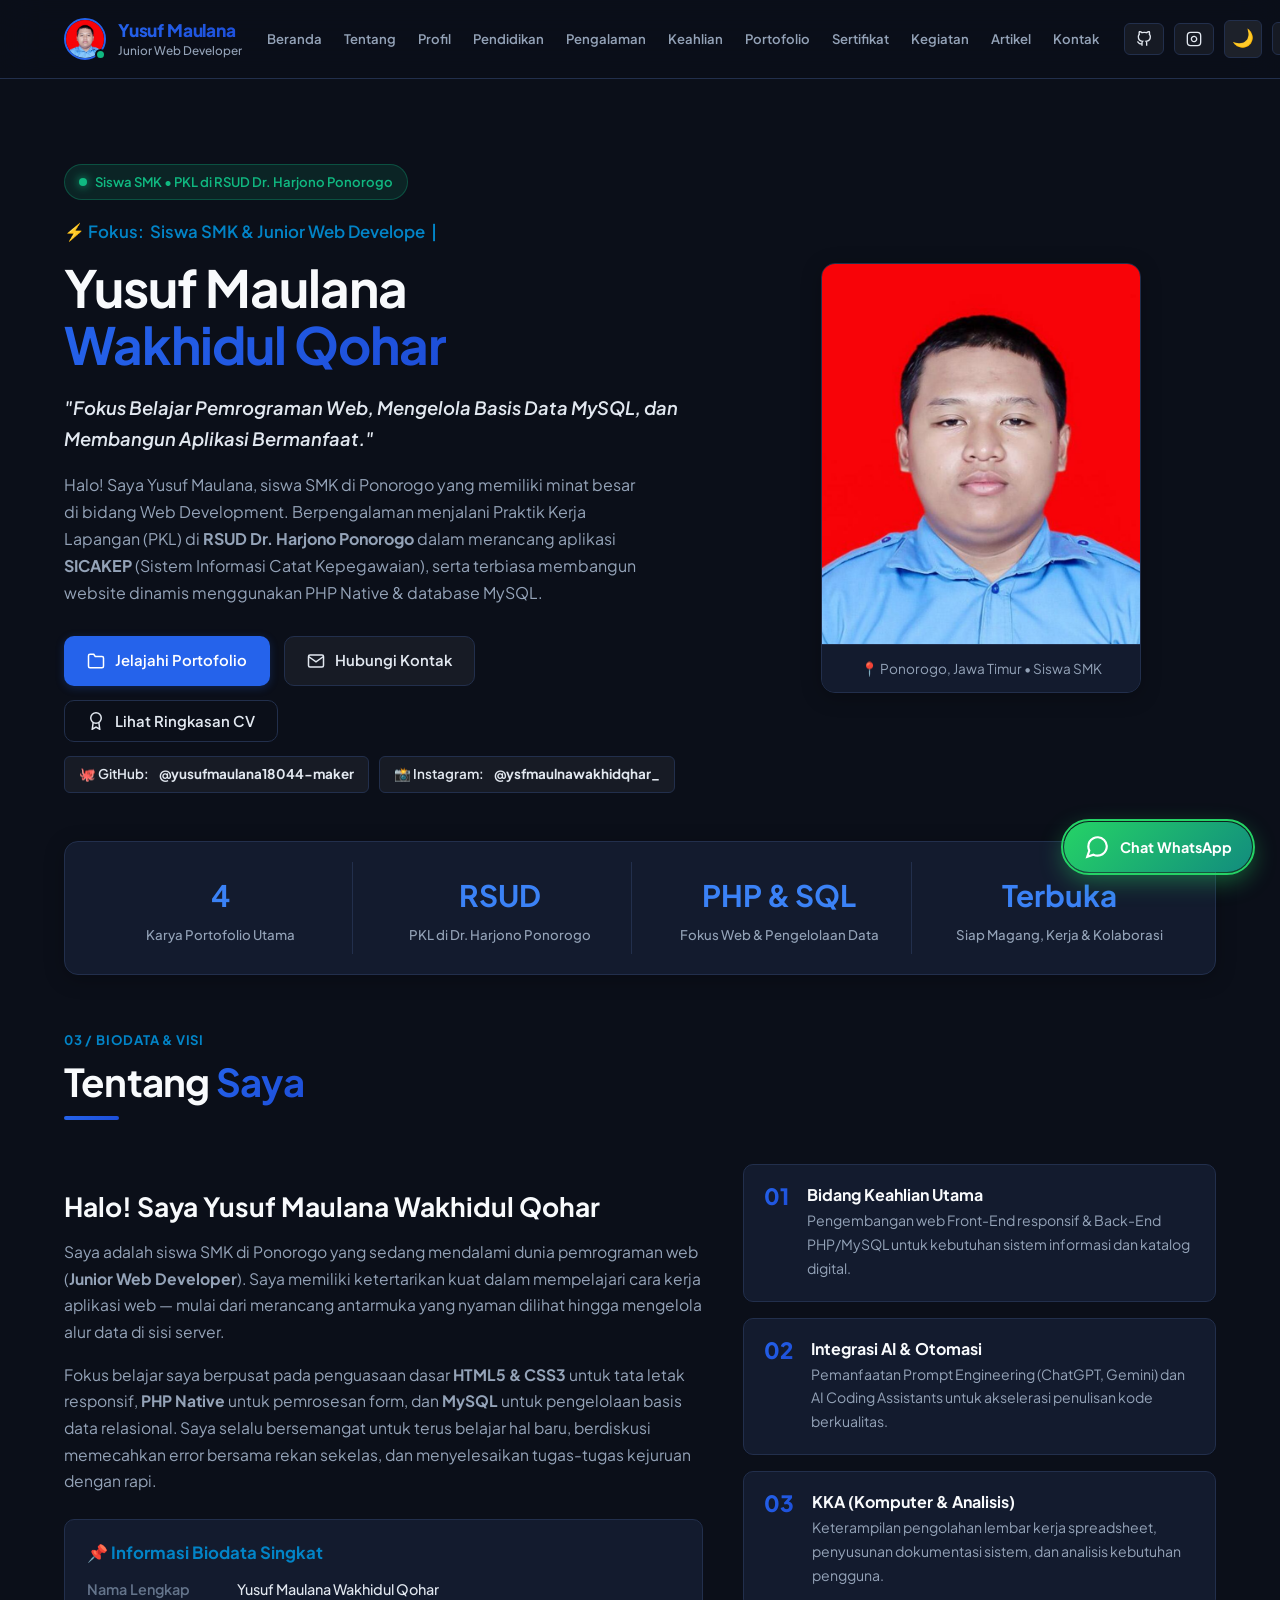
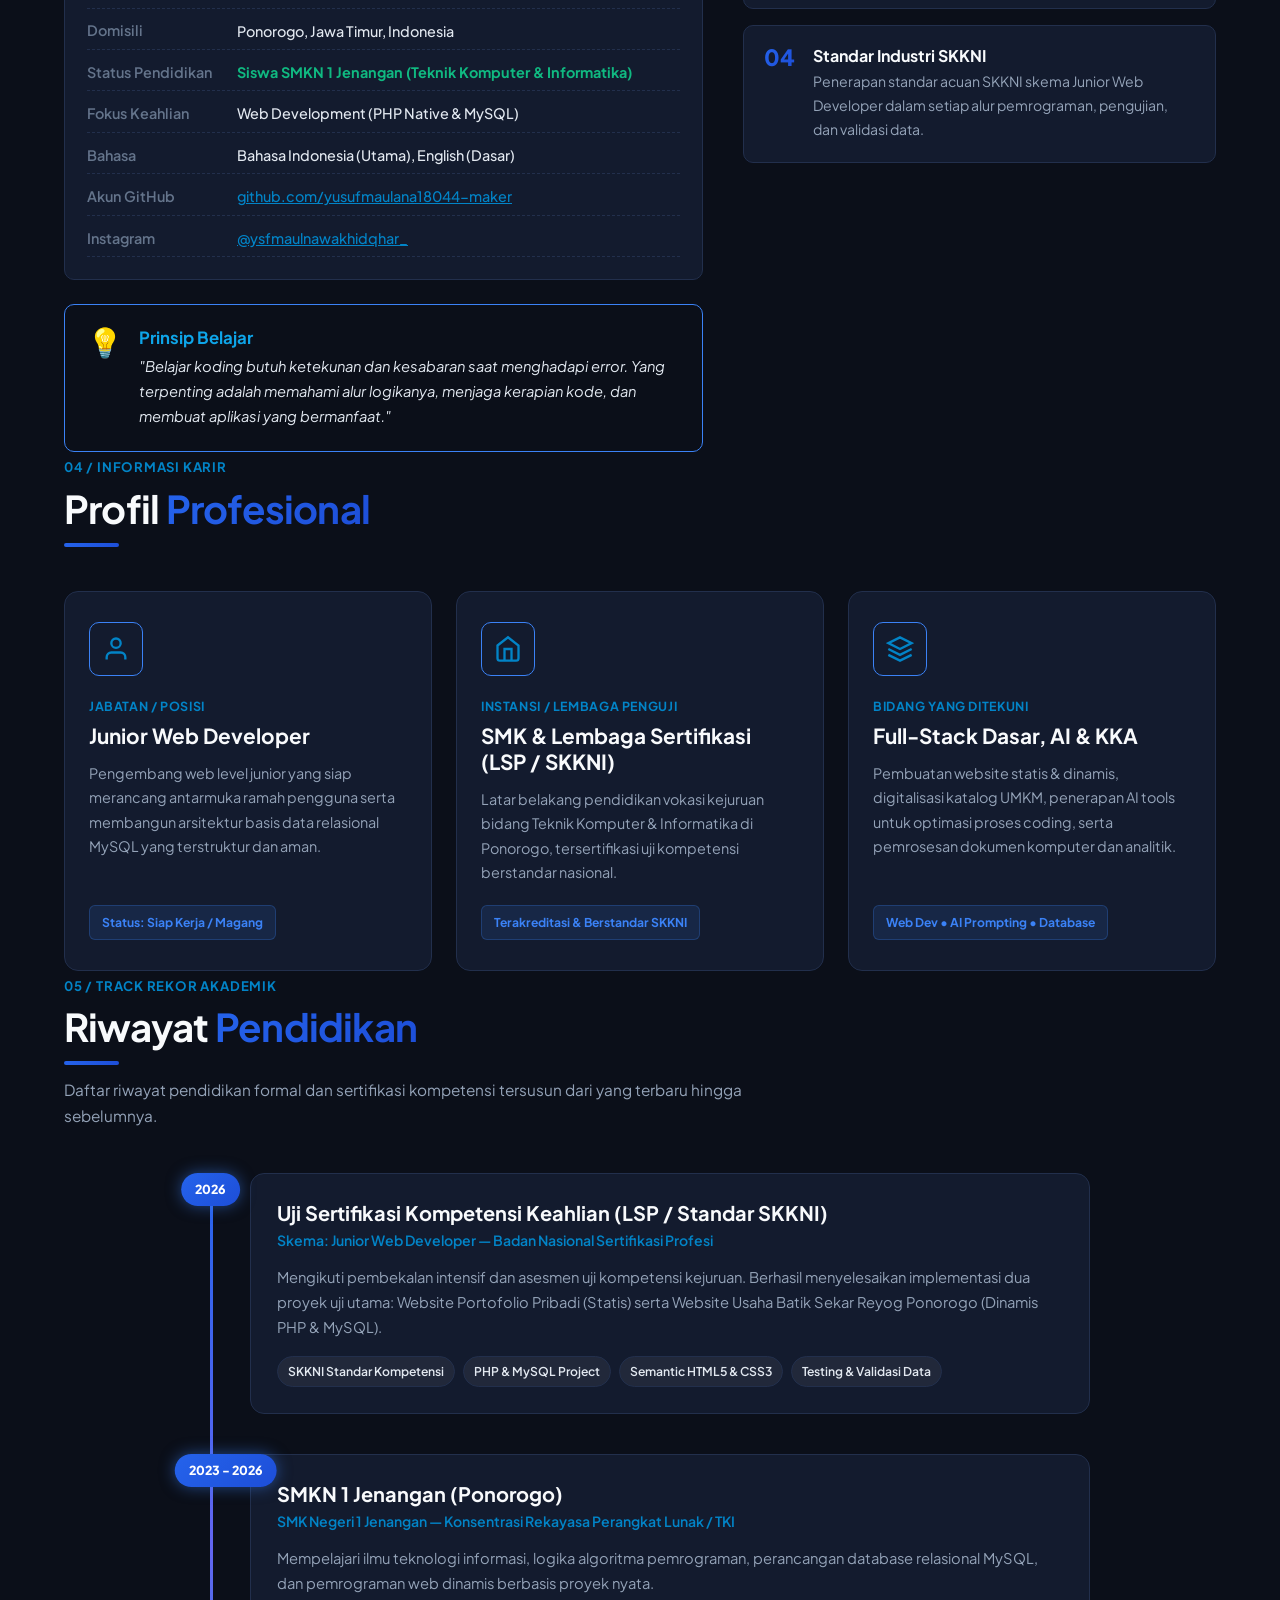
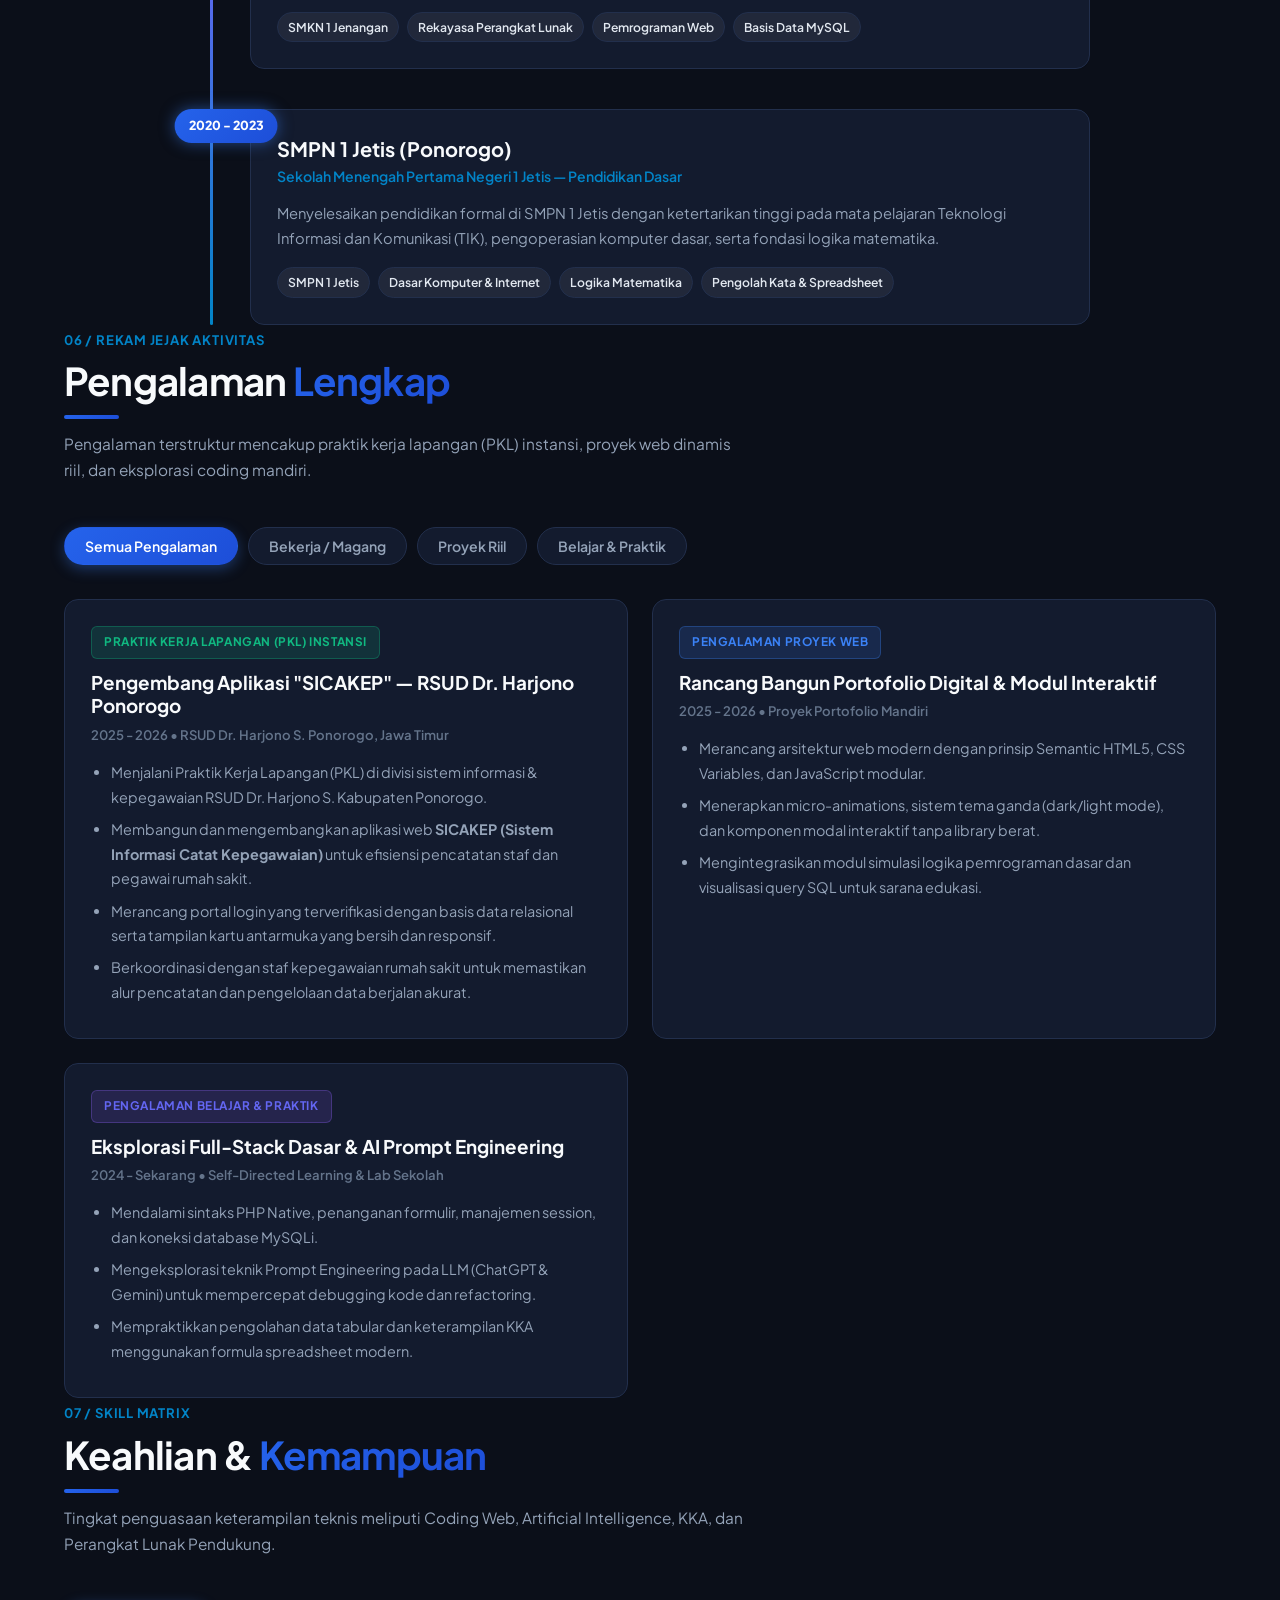
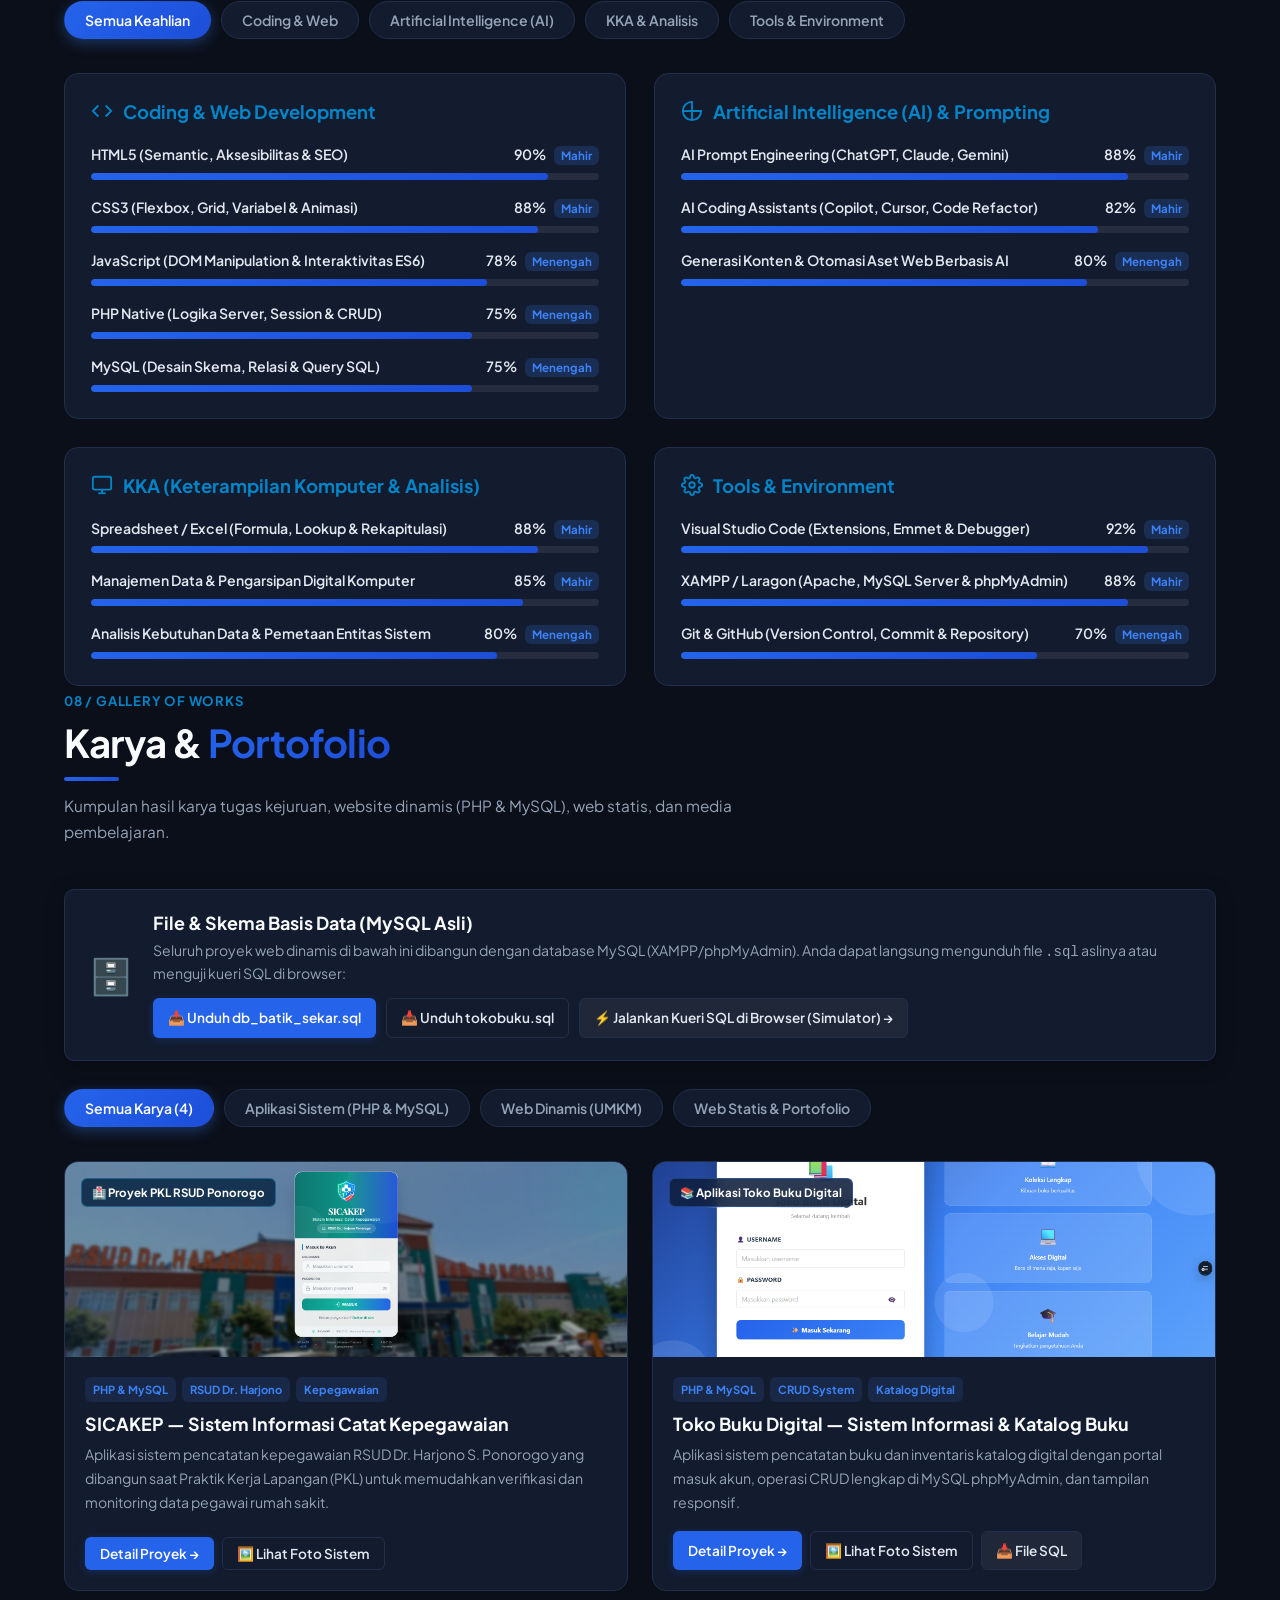
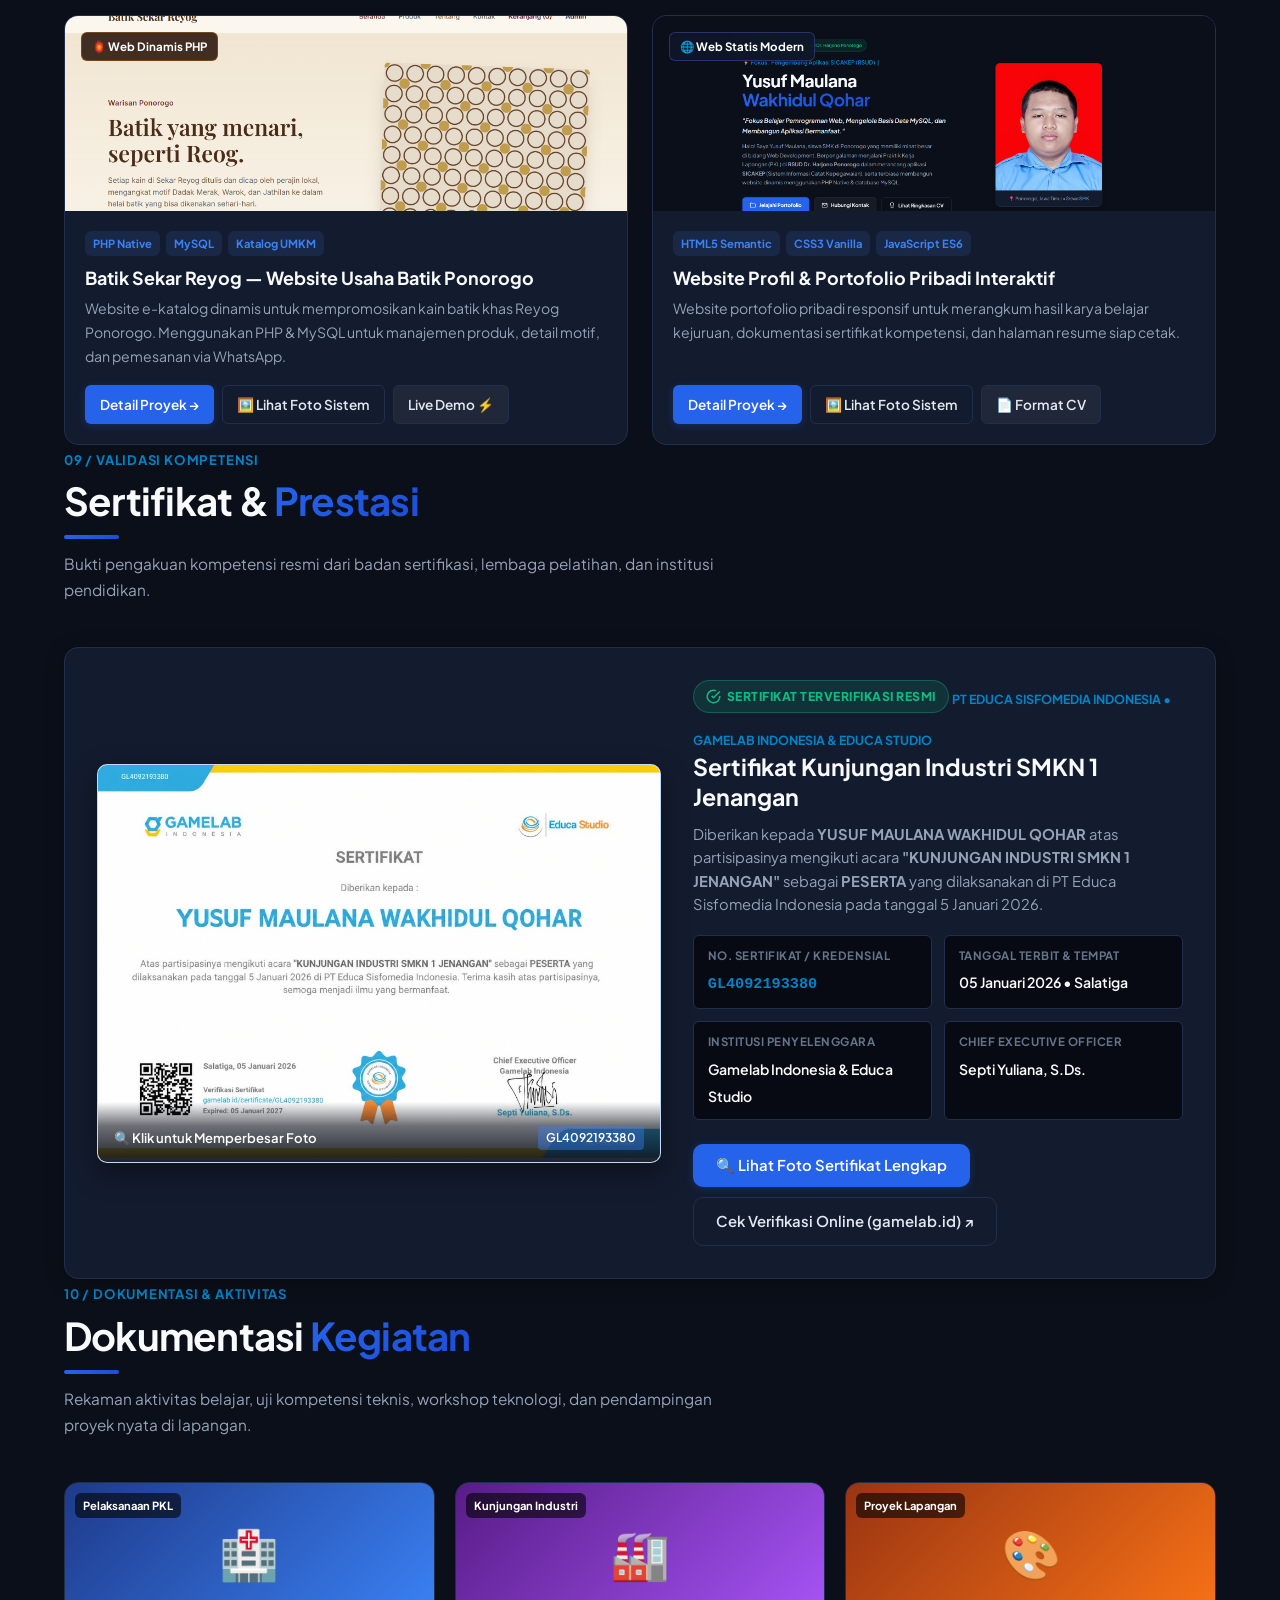
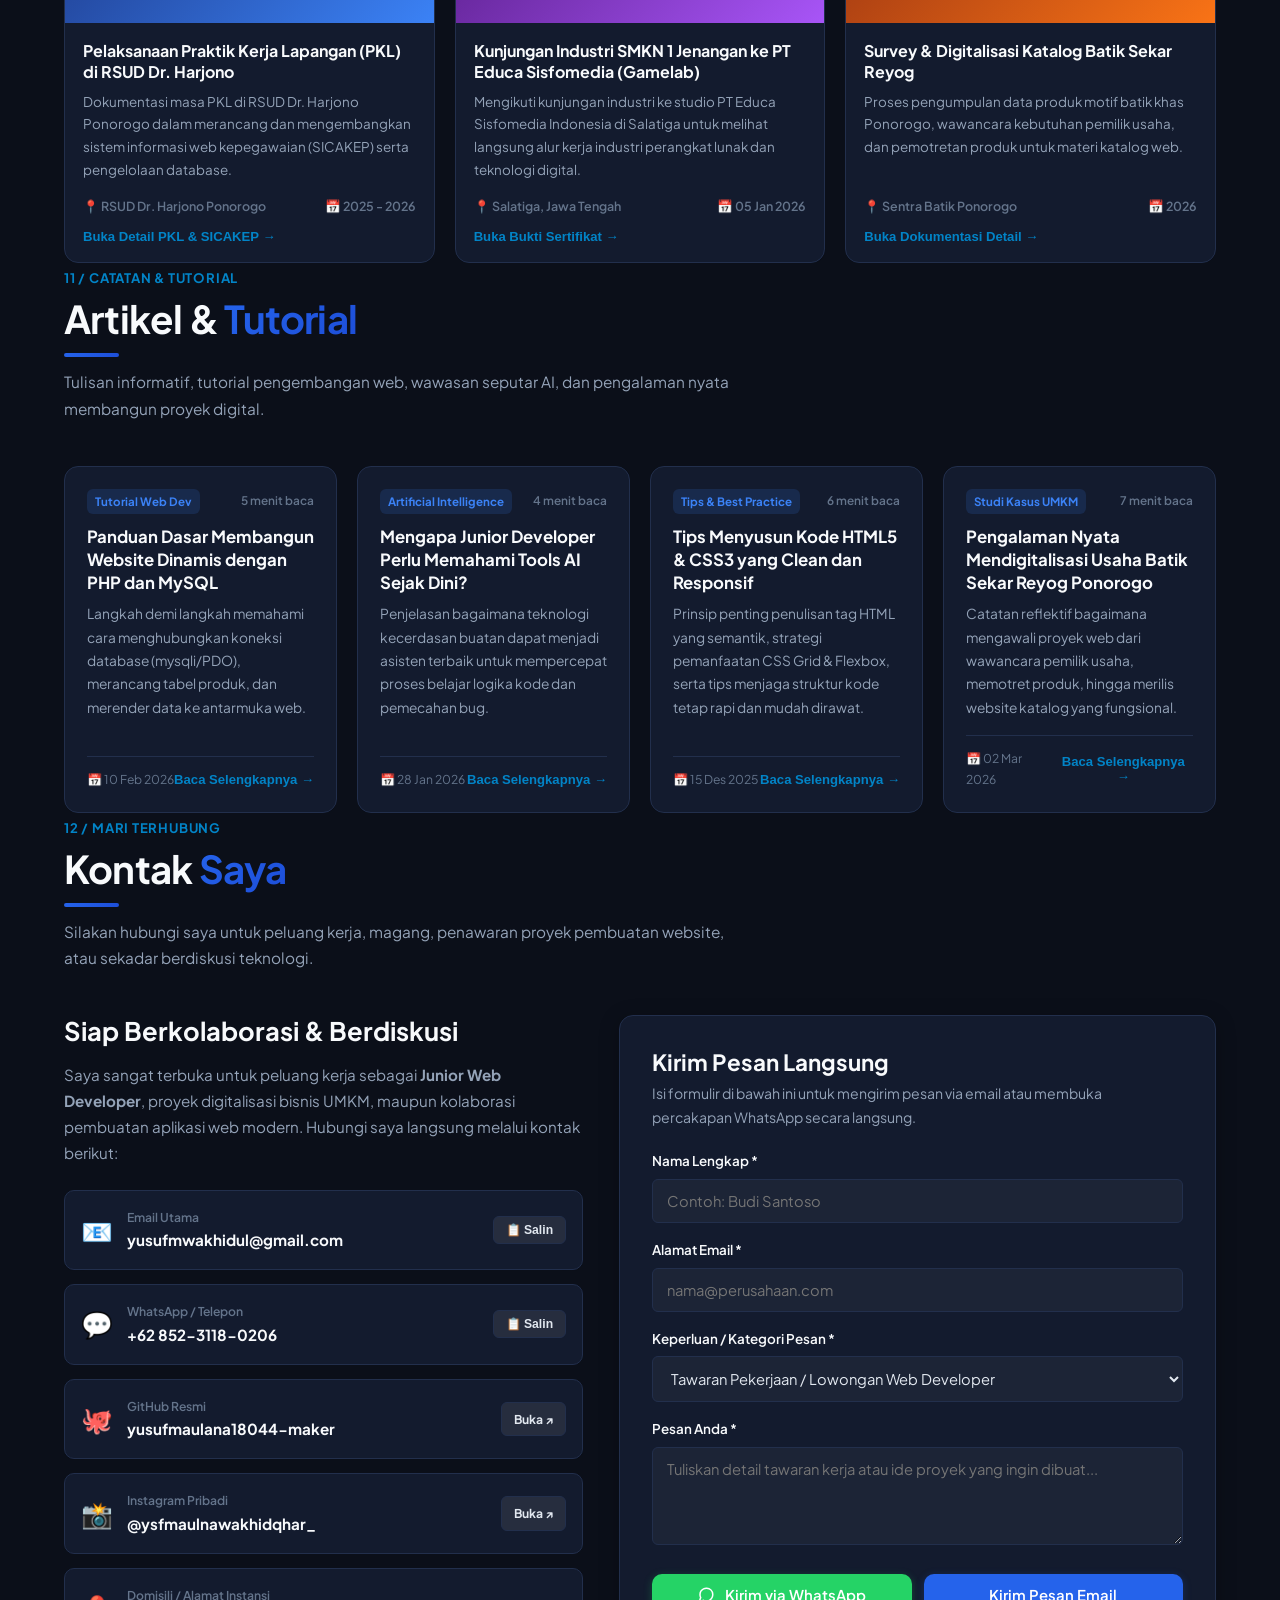
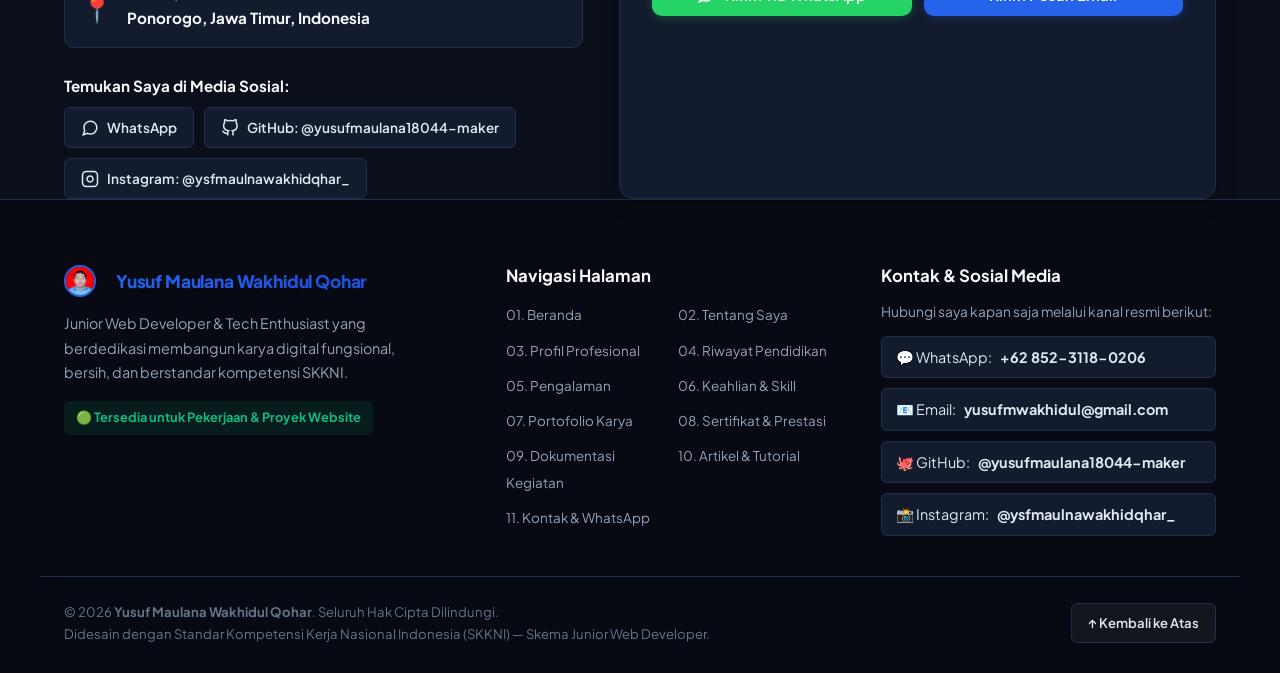
==== index.html @ bebb4491 "feat: ganti kegiatan UKK menjadi pelaksanaan PKL di RSUD dan hapus semua bagian OSIS" ====
<!DOCTYPE html>
<html lang="id" data-theme="dark">
<head>
  <meta charset="UTF-8">
  <meta name="viewport" content="width=device-width, initial-scale=1.0">
  <title>Yusuf Maulana Wakhidul Qohar — Portofolio Web &amp; Siswa SMK</title>
  <meta name="description" content="Portofolio resmi Yusuf Maulana Wakhidul Qohar, siswa SMK di Ponorogo &amp; Junior Web Developer. Fokus pada pemrograman web (HTML, CSS, PHP Native, dan MySQL).">
  <meta name="keywords" content="Yusuf Maulana Wakhidul Qohar, Siswa SMK, Junior Web Developer, Web Development, PHP, MySQL, HTML, CSS, JavaScript, Portofolio, Ponorogo">
  <meta name="author" content="Yusuf Maulana Wakhidul Qohar">

  <!-- Open Graph / Meta Sosial -->
  <meta property="og:type" content="website">
  <meta property="og:title" content="Yusuf Maulana Wakhidul Qohar — Portofolio Web &amp; Siswa SMK">
  <meta property="og:description" content="Portofolio Lengkap Yusuf Maulana: Proyek Web PHP &amp; MySQL, Basis Data, dan Sertifikat Kompetensi SMK.">


  <!-- Google Fonts -->
  <link rel="preconnect" href="https://fonts.googleapis.com">
  <link rel="preconnect" href="https://fonts.gstatic.com" crossorigin>
  <link href="https://fonts.googleapis.com/css2?family=Plus+Jakarta+Sans:ital,wght@0,300..800;1,300..800&family=Space+Grotesk:wght@500;700&display=swap" rel="stylesheet">
  
  <link rel="stylesheet" href="css/style.css?v=4.0">
  <link rel="stylesheet" href="css/components.css?v=4.0">
  <link rel="stylesheet" href="css/print.css?v=4.0" media="print">
  <link rel="manifest" href="site.webmanifest">
</head>
<body>

  <!-- Scroll Reading Progress Bar -->
  <div class="scroll-progress-container">
    <div class="scroll-progress-bar" id="scrollProgressBar"></div>
  </div>

  <!-- Toast Notification Box -->
  <div class="toast-notice" id="toastNotice" role="alert" aria-live="polite"></div>

  <!-- ============================================
     1. HEADER / NAVBAR
     ============================================ -->
  <header class="site-header" id="navbar">
    <div class="wrap header-inner">
      <a href="#top" class="brand" aria-label="Beranda Yusuf Maulana">
        <div class="brand-avatar-wrap">
          <img src="images/profile-square.jpg" alt="Foto Yusuf Maulana" class="brand-avatar">
          <span class="avatar-status-dot" title="Tersedia untuk Proyek"></span>
        </div>
        <div class="brand-text">
          <span class="brand-name">Yusuf Maulana</span>
          <span class="brand-sub">Junior Web Developer</span>
        </div>
      </a>

      <!-- Main Navigation Menu (13 Sections Link Support) -->
      <nav class="nav" id="nav">
        <a href="#top" class="nav-link active">Beranda</a>
        <a href="#tentang" class="nav-link">Tentang</a>
        <a href="#profil-profesional" class="nav-link">Profil</a>
        <a href="#pendidikan" class="nav-link">Pendidikan</a>
        <a href="#pengalaman" class="nav-link">Pengalaman</a>
        <a href="#keahlian" class="nav-link">Keahlian</a>
        <a href="#portofolio" class="nav-link">Portofolio</a>
        <a href="#sertifikat" class="nav-link">Sertifikat</a>
        <a href="#kegiatan" class="nav-link">Kegiatan</a>
        <a href="#artikel" class="nav-link">Artikel</a>
        <a href="#kontak" class="nav-link">Kontak</a>
      </nav>

      <div class="header-actions">
        <!-- Quick Social Links (GitHub & IG) -->
        <a href="https://github.com/yusufmaulana18044-maker" target="_blank" rel="noopener" class="btn btn-sm btn-ghost" title="GitHub: @yusufmaulana18044-maker" style="padding: 7px 11px;">
          <svg width="16" height="16" viewBox="0 0 24 24" fill="none" stroke="currentColor" stroke-width="2"><path d="M9 19c-5 1.5-5-2.5-7-3m14 6v-3.87a3.37 3.37 0 0 0-.94-2.61c3.14-.35 6.44-1.54 6.44-7A5.44 5.44 0 0 0 20 4.77 5.07 5.07 0 0 0 19.91 1S18.73.65 16 2.48a13.38 13.38 0 0 0-7 0C6.27.65 5.09 1 5.09 1A5.07 5.07 0 0 0 5 4.77a5.44 5.44 0 0 0-1.5 3.78c0 5.42 3.3 6.61 6.44 7A3.37 3.37 0 0 0 9 18.13V22"></path></svg>
        </a>
        <a href="https://www.instagram.com/ysfmaulnawakhidqhar_?stkn=bjN3emljOXRxNHB4&utm_source=qr" target="_blank" rel="noopener" class="btn btn-sm btn-ghost" title="Instagram: @ysfmaulnawakhidqhar_" style="padding: 7px 11px;">
          <svg width="16" height="16" viewBox="0 0 24 24" fill="none" stroke="currentColor" stroke-width="2"><rect x="2" y="2" width="20" height="20" rx="5" ry="5"></rect><path d="M16 11.37A4 4 0 1 1 12.63 8 4 4 0 0 1 16 11.37z"></path><line x1="17.5" y1="6.5" x2="17.51" y2="6.5"></line></svg>
        </a>

        <!-- Theme Switcher Button -->
        <button class="theme-toggle-btn" id="themeToggle" aria-label="Ganti Tema Tampilan" title="Ganti Tema Tampilan">
          <span class="theme-icon-dark">🌙</span>
          <span class="theme-icon-light">☀️</span>
        </button>

        <!-- CV Summary Modal Trigger -->
        <button class="btn btn-sm btn-ghost header-cv-btn" id="openCvBtn" title="Lihat Ringkasan CV">
          <svg width="15" height="15" viewBox="0 0 24 24" fill="none" stroke="currentColor" stroke-width="2"><path d="M14 2H6a2 2 0 0 0-2 2v16a2 2 0 0 0 2 2h12a2 2 0 0 0 2-2V8z"></path><polyline points="14 2 14 8 20 8"></polyline><line x1="16" y1="13" x2="8" y2="13"></line><line x1="16" y1="17" x2="8" y2="17"></line><polyline points="10 9 9 9 8 9"></polyline></svg>
          CV
        </button>

        <a href="#kontak" class="btn btn-sm btn-primary header-cta">Hubungi Saya</a>

        <!-- Mobile Menu Toggle Button -->
        <button class="nav-toggle" id="navToggle" aria-label="Buka menu navigasi" aria-expanded="false">
          <span></span><span></span><span></span>
        </button>
      </div>
    </div>
  </header>

  <main id="top">

    <!-- ============================================
       2. HERO / BERANDA
       ============================================ -->
    <section class="hero" id="beranda">
      <div class="wrap hero-inner">
        <div class="hero-text">
          <div class="status-badge">
            <span class="status-dot"></span> Siswa SMK • PKL di RSUD Dr. Harjono Ponorogo
          </div>

          <div class="hero-dynamic-role">
            <span class="hero-role-prefix">⚡ Fokus: </span>
            <span class="typing-text" id="typingText">Siswa SMK &amp; Junior Web Developer</span>
            <span class="typing-cursor">|</span>
          </div>

          <h1 class="hero-title">
            Yusuf Maulana<br>
            <span class="highlight">Wakhidul Qohar</span>
          </h1>

          <p class="hero-tagline">
            "Fokus Belajar Pemrograman Web, Mengelola Basis Data MySQL, dan Membangun Aplikasi Bermanfaat."
          </p>

          <p class="hero-desc">
            Halo! Saya Yusuf Maulana, siswa SMK di Ponorogo yang memiliki minat besar di bidang Web Development. Berpengalaman menjalani Praktik Kerja Lapangan (PKL) di <strong>RSUD Dr. Harjono Ponorogo</strong> dalam merancang aplikasi <strong>SICAKEP</strong> (Sistem Informasi Catat Kepegawaian), serta terbiasa membangun website dinamis menggunakan PHP Native &amp; database MySQL.
          </p>

          <div class="hero-actions">
            <a href="#portofolio" class="btn btn-primary">
              <svg width="18" height="18" viewBox="0 0 24 24" fill="none" stroke="currentColor" stroke-width="2"><path d="M22 19a2 2 0 0 1-2 2H4a2 2 0 0 1-2-2V5a2 2 0 0 1 2-2h5l2 3h9a2 2 0 0 1 2 2z"></path></svg>
              Jelajahi Portofolio
            </a>
            <a href="#kontak" class="btn btn-ghost">
              <svg width="18" height="18" viewBox="0 0 24 24" fill="none" stroke="currentColor" stroke-width="2"><path d="M4 4h16c1.1 0 2 .9 2 2v12c0 1.1-.9 2-2 2H4c-1.1 0-2-.9-2-2V6c0-1.1.9-2 2-2z"></path><polyline points="22,6 12,13 2,6"></polyline></svg>
              Hubungi Kontak
            </a>
            <button class="btn btn-outline" id="heroCvBtn">
              <svg width="18" height="18" viewBox="0 0 24 24" fill="none" stroke="currentColor" stroke-width="2"><circle cx="12" cy="8" r="7"></circle><polyline points="8.21 13.89 7 23 12 20 17 23 15.79 13.88"></polyline></svg>
              Lihat Ringkasan CV
            </button>
          </div>

          <div class="hero-social-links" style="display: flex; gap: 10px; margin-top: 14px; flex-wrap: wrap;">
            <a href="https://github.com/yusufmaulana18044-maker" target="_blank" rel="noopener" class="btn btn-sm btn-ghost" style="font-size: 0.84rem; padding: 6px 14px;">
              🐙 GitHub: <strong>@yusufmaulana18044-maker</strong>
            </a>
            <a href="https://www.instagram.com/ysfmaulnawakhidqhar_?stkn=bjN3emljOXRxNHB4&utm_source=qr" target="_blank" rel="noopener" class="btn btn-sm btn-ghost" style="font-size: 0.84rem; padding: 6px 14px;">
              📸 Instagram: <strong>@ysfmaulnawakhidqhar_</strong>
            </a>
          </div>
        </div>

        <div class="hero-photo">
          <div class="photo-container">
            <div class="photo-frame">
              <img src="images/profile-square.jpg" alt="Foto Yusuf Maulana Wakhidul Qohar">
              <div class="photo-caption-tag">
                📍 Ponorogo, Jawa Timur • Siswa SMK
              </div>
            </div>
          </div>
        </div>
      </div>

      <!-- Quick Stats Counter Strip (Realistis & Transparan) -->
      <div class="wrap hero-stats-wrap">
        <div class="hero-stats-grid">
          <div class="stat-box">
            <span class="stat-number" data-target="4">4</span>
            <span class="stat-title">Karya Portofolio Utama</span>
          </div>
          <div class="stat-box">
            <span class="stat-number">RSUD</span>
            <span class="stat-title">PKL di Dr. Harjono Ponorogo</span>
          </div>
          <div class="stat-box">
            <span class="stat-number">PHP &amp; SQL</span>
            <span class="stat-title">Fokus Web &amp; Pengelolaan Data</span>
          </div>
          <div class="stat-box">
            <span class="stat-number">Terbuka</span>
            <span class="stat-title">Siap Magang, Kerja &amp; Kolaborasi</span>
          </div>
        </div>
      </div>
    </section>

    <!-- ============================================
       3. TENTANG SAYA
       ============================================ -->
    <section class="section about-section" id="tentang">
      <div class="wrap">
        <div class="section-header">
          <span class="section-tag">03 / Biodata &amp; Visi</span>
          <h2 class="section-title">Tentang <span>Saya</span></h2>
          <div class="section-line"></div>
        </div>

        <div class="about-grid">
          <div class="about-content">
            <h3 class="about-heading">Halo! Saya Yusuf Maulana Wakhidul Qohar</h3>
            <p class="about-text">
              Saya adalah siswa SMK di Ponorogo yang sedang mendalami dunia pemrograman web (<strong>Junior Web Developer</strong>). Saya memiliki ketertarikan kuat dalam mempelajari cara kerja aplikasi web — mulai dari merancang antarmuka yang nyaman dilihat hingga mengelola alur data di sisi server.
            </p>
            <p class="about-text">
              Fokus belajar saya berpusat pada penguasaan dasar <strong>HTML5 &amp; CSS3</strong> untuk tata letak responsif, <strong>PHP Native</strong> untuk pemrosesan form, dan <strong>MySQL</strong> untuk pengelolaan basis data relasional. Saya selalu bersemangat untuk terus belajar hal baru, berdiskusi memecahkan error bersama rekan sekelas, dan menyelesaikan tugas-tugas kejuruan dengan rapi.
            </p>

            <!-- Biodata Quick Info Box -->
            <div class="biodata-card">
              <h4 class="biodata-title">📌 Informasi Biodata Singkat</h4>
              <div class="biodata-items">
                <div class="bio-item">
                  <span class="bio-key">Nama Lengkap</span>
                  <span class="bio-val">Yusuf Maulana Wakhidul Qohar</span>
                </div>
                <div class="bio-item">
                  <span class="bio-key">Domisili</span>
                  <span class="bio-val">Ponorogo, Jawa Timur, Indonesia</span>
                </div>
                <div class="bio-item">
                  <span class="bio-key">Status Pendidikan</span>
                  <span class="bio-val text-accent">Siswa SMKN 1 Jenangan (Teknik Komputer &amp; Informatika)</span>
                </div>
                <div class="bio-item">
                  <span class="bio-key">Fokus Keahlian</span>
                  <span class="bio-val">Web Development (PHP Native &amp; MySQL)</span>
                </div>
                <div class="bio-item">
                  <span class="bio-key">Bahasa</span>
                  <span class="bio-val">Bahasa Indonesia (Utama), English (Dasar)</span>
                </div>
                <div class="bio-item">
                  <span class="bio-key">Akun GitHub</span>
                  <span class="bio-val"><a href="https://github.com/yusufmaulana18044-maker" target="_blank" rel="noopener" style="color: var(--cyan); text-decoration: underline;">github.com/yusufmaulana18044-maker</a></span>
                </div>
                <div class="bio-item">
                  <span class="bio-key">Instagram</span>
                  <span class="bio-val"><a href="https://www.instagram.com/ysfmaulnawakhidqhar_?stkn=bjN3emljOXRxNHB4&utm_source=qr" target="_blank" rel="noopener" style="color: var(--cyan); text-decoration: underline;">@ysfmaulnawakhidqhar_</a></span>
                </div>
              </div>
            </div>

            <!-- Vision & Principle Box -->
            <div class="vision-box">
              <div class="vision-icon">💡</div>
              <div class="vision-body">
                <h4>Prinsip Belajar</h4>
                <p>
                  "Belajar koding butuh ketekunan dan kesabaran saat menghadapi error. Yang terpenting adalah memahami alur logikanya, menjaga kerapian kode, dan membuat aplikasi yang bermanfaat."
                </p>
              </div>
            </div>
          </div>

          <div class="about-highlights">
            <div class="highlight-card">
              <div class="hl-num">01</div>
              <div class="hl-info">
                <h4>Bidang Keahlian Utama</h4>
                <p>Pengembangan web Front-End responsif &amp; Back-End PHP/MySQL untuk kebutuhan sistem informasi dan katalog digital.</p>
              </div>
            </div>

            <div class="highlight-card">
              <div class="hl-num">02</div>
              <div class="hl-info">
                <h4>Integrasi AI &amp; Otomasi</h4>
                <p>Pemanfaatan Prompt Engineering (ChatGPT, Gemini) dan AI Coding Assistants untuk akselerasi penulisan kode berkualitas.</p>
              </div>
            </div>

            <div class="highlight-card">
              <div class="hl-num">03</div>
              <div class="hl-info">
                <h4>KKA (Komputer &amp; Analisis)</h4>
                <p>Keterampilan pengolahan lembar kerja spreadsheet, penyusunan dokumentasi sistem, dan analisis kebutuhan pengguna.</p>
              </div>
            </div>

            <div class="highlight-card">
              <div class="hl-num">04</div>
              <div class="hl-info">
                <h4>Standar Industri SKKNI</h4>
                <p>Penerapan standar acuan SKKNI skema Junior Web Developer dalam setiap alur pemrograman, pengujian, dan validasi data.</p>
              </div>
            </div>
          </div>
        </div>
      </div>
    </section>

    <!-- ============================================
       4. PROFIL PROFESIONAL
       ============================================ -->
    <section class="section prof-section" id="profil-profesional">
      <div class="wrap">
        <div class="section-header">
          <span class="section-tag">04 / Informasi Karir</span>
          <h2 class="section-title">Profil <span>Profesional</span></h2>
          <div class="section-line"></div>
        </div>

        <div class="prof-grid">
          <!-- Card 1: Jabatan -->
          <div class="prof-card">
            <div class="prof-icon">
              <svg width="28" height="28" viewBox="0 0 24 24" fill="none" stroke="currentColor" stroke-width="2"><path d="M20 21v-2a4 4 0 0 0-4-4H8a4 4 0 0 0-4 4v2"></path><circle cx="12" cy="7" r="4"></circle></svg>
            </div>
            <span class="prof-label">Jabatan / Posisi</span>
            <h3 class="prof-value">Junior Web Developer</h3>
            <p class="prof-desc">
              Pengembang web level junior yang siap merancang antarmuka ramah pengguna serta membangun arsitektur basis data relasional MySQL yang terstruktur dan aman.
            </p>
            <div class="prof-badge-tag">Status: Siap Kerja / Magang</div>
          </div>

          <!-- Card 2: Instansi -->
          <div class="prof-card">
            <div class="prof-icon">
              <svg width="28" height="28" viewBox="0 0 24 24" fill="none" stroke="currentColor" stroke-width="2"><path d="M3 9l9-7 9 7v11a2 2 0 0 1-2 2H5a2 2 0 0 1-2-2z"></path><polyline points="9 22 9 12 15 12 15 22"></polyline></svg>
            </div>
            <span class="prof-label">Instansi / Lembaga Penguji</span>
            <h3 class="prof-value">SMK &amp; Lembaga Sertifikasi (LSP / SKKNI)</h3>
            <p class="prof-desc">
              Latar belakang pendidikan vokasi kejuruan bidang Teknik Komputer &amp; Informatika di Ponorogo, tersertifikasi uji kompetensi berstandar nasional.
            </p>
            <div class="prof-badge-tag">Terakreditasi &amp; Berstandar SKKNI</div>
          </div>

          <!-- Card 3: Bidang yang Ditekuni -->
          <div class="prof-card">
            <div class="prof-icon">
              <svg width="28" height="28" viewBox="0 0 24 24" fill="none" stroke="currentColor" stroke-width="2"><polygon points="12 2 2 7 12 12 22 7 12 2"></polygon><polyline points="2 17 12 22 22 17"></polyline><polyline points="2 12 12 17 22 12"></polyline></svg>
            </div>
            <span class="prof-label">Bidang yang Ditekuni</span>
            <h3 class="prof-value">Full-Stack Dasar, AI &amp; KKA</h3>
            <p class="prof-desc">
              Pembuatan website statis &amp; dinamis, digitalisasi katalog UMKM, penerapan AI tools untuk optimasi proses coding, serta pemrosesan dokumen komputer dan analitik.
            </p>
            <div class="prof-badge-tag">Web Dev • AI Prompting • Database</div>
          </div>
        </div>
      </div>
    </section>

    <!-- ============================================
       5. PENDIDIKAN
       ============================================ -->
    <section class="section edu-section" id="pendidikan">
      <div class="wrap">
        <div class="section-header">
          <span class="section-tag">05 / Track Rekor Akademik</span>
          <h2 class="section-title">Riwayat <span>Pendidikan</span></h2>
          <div class="section-line"></div>
          <p class="section-subtitle">Daftar riwayat pendidikan formal dan sertifikasi kompetensi tersusun dari yang terbaru hingga sebelumnya.</p>
        </div>

        <div class="timeline">
          <!-- Item 1 (Terbaru - 2026) -->
          <div class="timeline-item">
            <div class="timeline-badge">2026</div>
            <div class="timeline-content">
              <div class="timeline-header">
                <h3>Uji Sertifikasi Kompetensi Keahlian (LSP / Standar SKKNI)</h3>
                <span class="timeline-sub">Skema: Junior Web Developer — Badan Nasional Sertifikasi Profesi</span>
              </div>
              <p class="timeline-desc">
                Mengikuti pembekalan intensif dan asesmen uji kompetensi kejuruan. Berhasil menyelesaikan implementasi dua proyek uji utama: Website Portofolio Pribadi (Statis) serta Website Usaha Batik Sekar Reyog Ponorogo (Dinamis PHP &amp; MySQL).
              </p>
              <div class="timeline-tags">
                <span>SKKNI Standar Kompetensi</span>
                <span>PHP &amp; MySQL Project</span>
                <span>Semantic HTML5 &amp; CSS3</span>
                <span>Testing &amp; Validasi Data</span>
              </div>
            </div>
          </div>

          <!-- Item 2 (2023 - 2026) -->
          <div class="timeline-item">
            <div class="timeline-badge">2023 - 2026</div>
            <div class="timeline-content">
              <div class="timeline-header">
                <h3>SMKN 1 Jenangan (Ponorogo)</h3>
                <span class="timeline-sub">SMK Negeri 1 Jenangan — Konsentrasi Rekayasa Perangkat Lunak / TKI</span>
              </div>
              <p class="timeline-desc">
                Mempelajari ilmu teknologi informasi, logika algoritma pemrograman, perancangan database relasional MySQL, dan pemrograman web dinamis berbasis proyek nyata.
              </p>
              <div class="timeline-tags">
                <span>SMKN 1 Jenangan</span>
                <span>Rekayasa Perangkat Lunak</span>
                <span>Pemrograman Web</span>
                <span>Basis Data MySQL</span>
              </div>
            </div>
          </div>

          <!-- Item 3 (2020 - 2023) -->
          <div class="timeline-item">
            <div class="timeline-badge">2020 - 2023</div>
            <div class="timeline-content">
              <div class="timeline-header">
                <h3>SMPN 1 Jetis (Ponorogo)</h3>
                <span class="timeline-sub">Sekolah Menengah Pertama Negeri 1 Jetis — Pendidikan Dasar</span>
              </div>
              <p class="timeline-desc">
                Menyelesaikan pendidikan formal di SMPN 1 Jetis dengan ketertarikan tinggi pada mata pelajaran Teknologi Informasi dan Komunikasi (TIK), pengoperasian komputer dasar, serta fondasi logika matematika.
              </p>
              <div class="timeline-tags">
                <span>SMPN 1 Jetis</span>
                <span>Dasar Komputer &amp; Internet</span>
                <span>Logika Matematika</span>
                <span>Pengolah Kata &amp; Spreadsheet</span>
              </div>
            </div>
          </div>
        </div>
      </div>
    </section>

    <!-- ============================================
       6. PENGALAMAN
       ============================================ -->
    <section class="section exp-section" id="pengalaman">
      <div class="wrap">
        <div class="section-header">
          <span class="section-tag">06 / Rekam Jejak Aktivitas</span>
          <h2 class="section-title">Pengalaman <span>Lengkap</span></h2>
          <div class="section-line"></div>
          <p class="section-subtitle">Pengalaman terstruktur mencakup praktik kerja lapangan (PKL) instansi, proyek web dinamis riil, dan eksplorasi coding mandiri.</p>
        </div>

        <!-- Experience Category Filter Tabs -->
        <div class="filter-tabs" id="expFilterTabs">
          <button class="filter-btn active" data-exp-filter="all">Semua Pengalaman</button>
          <button class="filter-btn" data-exp-filter="bekerja">Bekerja / Magang</button>
          <button class="filter-btn" data-exp-filter="proyek">Proyek Riil</button>
          <button class="filter-btn" data-exp-filter="belajar">Belajar &amp; Praktik</button>
        </div>

        <div class="exp-grid" id="expGrid">
          <!-- Experience 1: Bekerja / Magang (PKL RSUD) -->
          <div class="exp-card" data-exp-cat="bekerja">
            <div class="exp-type-tag exp-badge--work">Praktik Kerja Lapangan (PKL) Instansi</div>
            <h3 class="exp-role">Pengembang Aplikasi "SICAKEP" — RSUD Dr. Harjono Ponorogo</h3>
            <span class="exp-period">2025 - 2026 • RSUD Dr. Harjono S. Ponorogo, Jawa Timur</span>
            <ul class="exp-list">
              <li>Menjalani Praktik Kerja Lapangan (PKL) di divisi sistem informasi &amp; kepegawaian RSUD Dr. Harjono S. Kabupaten Ponorogo.</li>
              <li>Membangun dan mengembangkan aplikasi web <strong>SICAKEP (Sistem Informasi Catat Kepegawaian)</strong> untuk efisiensi pencatatan staf dan pegawai rumah sakit.</li>
              <li>Merancang portal login yang terverifikasi dengan basis data relasional serta tampilan kartu antarmuka yang bersih dan responsif.</li>
              <li>Berkoordinasi dengan staf kepegawaian rumah sakit untuk memastikan alur pencatatan dan pengelolaan data berjalan akurat.</li>
            </ul>
          </div>

          <!-- Experience 2: Proyek Riil -->
          <div class="exp-card" data-exp-cat="proyek">
            <div class="exp-type-tag exp-badge--project">Pengalaman Proyek Web</div>
            <h3 class="exp-role">Rancang Bangun Portofolio Digital &amp; Modul Interaktif</h3>
            <span class="exp-period">2025 - 2026 • Proyek Portofolio Mandiri</span>
            <ul class="exp-list">
              <li>Merancang arsitektur web modern dengan prinsip Semantic HTML5, CSS Variables, dan JavaScript modular.</li>
              <li>Menerapkan micro-animations, sistem tema ganda (dark/light mode), dan komponen modal interaktif tanpa library berat.</li>
              <li>Mengintegrasikan modul simulasi logika pemrograman dasar dan visualisasi query SQL untuk sarana edukasi.</li>
            </ul>
          </div>

          <!-- Experience 3: Belajar -->
          <div class="exp-card" data-exp-cat="belajar">
            <div class="exp-type-tag exp-badge--study">Pengalaman Belajar &amp; Praktik</div>
            <h3 class="exp-role">Eksplorasi Full-Stack Dasar &amp; AI Prompt Engineering</h3>
            <span class="exp-period">2024 - Sekarang • Self-Directed Learning &amp; Lab Sekolah</span>
            <ul class="exp-list">
              <li>Mendalami sintaks PHP Native, penanganan formulir, manajemen session, dan koneksi database MySQLi.</li>
              <li>Mengeksplorasi teknik Prompt Engineering pada LLM (ChatGPT &amp; Gemini) untuk mempercepat debugging kode dan refactoring.</li>
              <li>Mempraktikkan pengolahan data tabular dan keterampilan KKA menggunakan formula spreadsheet modern.</li>
            </ul>
          </div>
        </div>
      </div>
    </section>

    <!-- ============================================
       7. KEAHLIAN
       ============================================ -->
    <section class="section skills-section" id="keahlian">
      <div class="wrap">
        <div class="section-header">
          <span class="section-tag">07 / Skill Matrix</span>
          <h2 class="section-title">Keahlian &amp; <span>Kemampuan</span></h2>
          <div class="section-line"></div>
          <p class="section-subtitle">Tingkat penguasaan keterampilan teknis meliputi Coding Web, Artificial Intelligence, KKA, dan Perangkat Lunak Pendukung.</p>
        </div>

        <!-- Skill Filter Tabs -->
        <div class="filter-tabs" id="skillFilterTabs">
          <button class="filter-btn active" data-skill-filter="all">Semua Keahlian</button>
          <button class="filter-btn" data-skill-filter="coding">Coding &amp; Web</button>
          <button class="filter-btn" data-skill-filter="ai">Artificial Intelligence (AI)</button>
          <button class="filter-btn" data-skill-filter="kka">KKA &amp; Analisis</button>
          <button class="filter-btn" data-skill-filter="tools">Tools &amp; Environment</button>
        </div>

        <div class="skills-wrapper" id="skillsWrapper">

          <!-- Category 1: Coding & Web Development -->
          <div class="skill-category" data-skill-cat="coding">
            <h3 class="cat-title">
              <svg width="22" height="22" viewBox="0 0 24 24" fill="none" stroke="currentColor" stroke-width="2"><polyline points="16 18 22 12 16 6"></polyline><polyline points="8 6 2 12 8 18"></polyline></svg>
              Coding &amp; Web Development
            </h3>
            <div class="skill-bars">
              <div class="skill-item">
                <div class="skill-info">
                  <span>HTML5 (Semantic, Aksesibilitas &amp; SEO)</span>
                  <span class="pct">90% <small class="skill-lvl">Mahir</small></span>
                </div>
                <div class="bar-bg"><div class="bar-fill" style="width: 90%;"></div></div>
              </div>
              <div class="skill-item">
                <div class="skill-info">
                  <span>CSS3 (Flexbox, Grid, Variabel &amp; Animasi)</span>
                  <span class="pct">88% <small class="skill-lvl">Mahir</small></span>
                </div>
                <div class="bar-bg"><div class="bar-fill" style="width: 88%;"></div></div>
              </div>
              <div class="skill-item">
                <div class="skill-info">
                  <span>JavaScript (DOM Manipulation &amp; Interaktivitas ES6)</span>
                  <span class="pct">78% <small class="skill-lvl">Menengah</small></span>
                </div>
                <div class="bar-bg"><div class="bar-fill" style="width: 78%;"></div></div>
              </div>
              <div class="skill-item">
                <div class="skill-info">
                  <span>PHP Native (Logika Server, Session &amp; CRUD)</span>
                  <span class="pct">75% <small class="skill-lvl">Menengah</small></span>
                </div>
                <div class="bar-bg"><div class="bar-fill" style="width: 75%;"></div></div>
              </div>
              <div class="skill-item">
                <div class="skill-info">
                  <span>MySQL (Desain Skema, Relasi &amp; Query SQL)</span>
                  <span class="pct">75% <small class="skill-lvl">Menengah</small></span>
                </div>
                <div class="bar-bg"><div class="bar-fill" style="width: 75%;"></div></div>
              </div>
            </div>
          </div>

          <!-- Category 2: Artificial Intelligence (AI) -->
          <div class="skill-category" data-skill-cat="ai">
            <h3 class="cat-title">
              <svg width="22" height="22" viewBox="0 0 24 24" fill="none" stroke="currentColor" stroke-width="2"><path d="M12 2a10 10 0 1 0 10 10H12V2z"></path><path d="M12 12L2.1 12.1"></path><path d="M12 12v9.9"></path></svg>
              Artificial Intelligence (AI) &amp; Prompting
            </h3>
            <div class="skill-bars">
              <div class="skill-item">
                <div class="skill-info">
                  <span>AI Prompt Engineering (ChatGPT, Claude, Gemini)</span>
                  <span class="pct">88% <small class="skill-lvl">Mahir</small></span>
                </div>
                <div class="bar-bg"><div class="bar-fill" style="width: 88%;"></div></div>
              </div>
              <div class="skill-item">
                <div class="skill-info">
                  <span>AI Coding Assistants (Copilot, Cursor, Code Refactor)</span>
                  <span class="pct">82% <small class="skill-lvl">Mahir</small></span>
                </div>
                <div class="bar-bg"><div class="bar-fill" style="width: 82%;"></div></div>
              </div>
              <div class="skill-item">
                <div class="skill-info">
                  <span>Generasi Konten &amp; Otomasi Aset Web Berbasis AI</span>
                  <span class="pct">80% <small class="skill-lvl">Menengah</small></span>
                </div>
                <div class="bar-bg"><div class="bar-fill" style="width: 80%;"></div></div>
              </div>
            </div>
          </div>

          <!-- Category 3: KKA & Analisis Data -->
          <div class="skill-category" data-skill-cat="kka">
            <h3 class="cat-title">
              <svg width="22" height="22" viewBox="0 0 24 24" fill="none" stroke="currentColor" stroke-width="2"><rect x="2" y="3" width="20" height="14" rx="2" ry="2"></rect><line x1="8" y1="21" x2="16" y2="21"></line><line x1="12" y1="17" x2="12" y2="21"></line></svg>
              KKA (Keterampilan Komputer &amp; Analisis)
            </h3>
            <div class="skill-bars">
              <div class="skill-item">
                <div class="skill-info">
                  <span>Spreadsheet / Excel (Formula, Lookup &amp; Rekapitulasi)</span>
                  <span class="pct">88% <small class="skill-lvl">Mahir</small></span>
                </div>
                <div class="bar-bg"><div class="bar-fill" style="width: 88%;"></div></div>
              </div>
              <div class="skill-item">
                <div class="skill-info">
                  <span>Manajemen Data &amp; Pengarsipan Digital Komputer</span>
                  <span class="pct">85% <small class="skill-lvl">Mahir</small></span>
                </div>
                <div class="bar-bg"><div class="bar-fill" style="width: 85%;"></div></div>
              </div>
              <div class="skill-item">
                <div class="skill-info">
                  <span>Analisis Kebutuhan Data &amp; Pemetaan Entitas Sistem</span>
                  <span class="pct">80% <small class="skill-lvl">Menengah</small></span>
                </div>
                <div class="bar-bg"><div class="bar-fill" style="width: 80%;"></div></div>
              </div>
            </div>
          </div>

          <!-- Category 4: Tools & Lingkungan Kerja -->
          <div class="skill-category" data-skill-cat="tools">
            <h3 class="cat-title">
              <svg width="22" height="22" viewBox="0 0 24 24" fill="none" stroke="currentColor" stroke-width="2"><circle cx="12" cy="12" r="3"></circle><path d="M19.4 15a1.65 1.65 0 0 0 .33 1.82l.06.06a2 2 0 0 1 0 2.83 2 2 0 0 1-2.83 0l-.06-.06a1.65 1.65 0 0 0-1.82-.33 1.65 1.65 0 0 0-1 1.51V21a2 2 0 0 1-2 2 2 2 0 0 1-2-2v-.09A1.65 1.65 0 0 0 9 19.4a1.65 1.65 0 0 0-1.82.33l-.06.06a2 2 0 0 1-2.83 0 2 2 0 0 1 0-2.83l.06-.06a1.65 1.65 0 0 0 .33-1.82 1.65 1.65 0 0 0-1.51-1H3a2 2 0 0 1-2-2 2 2 0 0 1 2-2h.09A1.65 1.65 0 0 0 4.6 9a1.65 1.65 0 0 0-.33-1.82l-.06-.06a2 2 0 0 1 0-2.83 2 2 0 0 1 2.83 0l.06.06a1.65 1.65 0 0 0 1.82.33H9a1.65 1.65 0 0 0 1-1.51V3a2 2 0 0 1 2-2 2 2 0 0 1 2 2v.09a1.65 1.65 0 0 0 1 1.51 1.65 1.65 0 0 0 1.82-.33l.06-.06a2 2 0 0 1 2.83 0 2 2 0 0 1 0 2.83l-.06.06a1.65 1.65 0 0 0-.33 1.82V9a1.65 1.65 0 0 0 1.51 1H21a2 2 0 0 1 2 2 2 2 0 0 1-2 2h-.09a1.65 1.65 0 0 0-1.51 1z"></path></svg>
              Tools &amp; Environment
            </h3>
            <div class="skill-bars">
              <div class="skill-item">
                <div class="skill-info">
                  <span>Visual Studio Code (Extensions, Emmet &amp; Debugger)</span>
                  <span class="pct">92% <small class="skill-lvl">Mahir</small></span>
                </div>
                <div class="bar-bg"><div class="bar-fill" style="width: 92%;"></div></div>
              </div>
              <div class="skill-item">
                <div class="skill-info">
                  <span>XAMPP / Laragon (Apache, MySQL Server &amp; phpMyAdmin)</span>
                  <span class="pct">88% <small class="skill-lvl">Mahir</small></span>
                </div>
                <div class="bar-bg"><div class="bar-fill" style="width: 88%;"></div></div>
              </div>
              <div class="skill-item">
                <div class="skill-info">
                  <span>Git &amp; GitHub (Version Control, Commit &amp; Repository)</span>
                  <span class="pct">70% <small class="skill-lvl">Menengah</small></span>
                </div>
                <div class="bar-bg"><div class="bar-fill" style="width: 70%;"></div></div>
              </div>
            </div>
          </div>

        </div>
      </div>
    </section>

    <!-- ============================================
       8. KARYA / PORTOFOLIO
       ============================================ -->
    <section class="section projects-section" id="portofolio">
      <div class="wrap">
        <div class="section-header">
          <span class="section-tag">08 / Gallery Of Works</span>
          <h2 class="section-title">Karya &amp; <span>Portofolio</span></h2>
          <div class="section-line"></div>
          <p class="section-subtitle">Kumpulan hasil karya tugas kejuruan, website dinamis (PHP &amp; MySQL), web statis, dan media pembelajaran.</p>
        </div>

        <!-- Dedicated Database Showcase Banner -->
        <div class="database-showcase-box" style="background: var(--bg-card); border: 1px solid var(--card-border); border-radius: var(--radius-md); padding: 22px 24px; margin-bottom: 28px; display: flex; gap: 20px; align-items: center; flex-wrap: wrap; box-shadow: var(--shadow-glass);">
          <div style="font-size: 2.2rem; line-height: 1;">🗄️</div>
          <div style="flex: 1; min-width: 260px;">
            <h3 style="font-size: 1.12rem; margin: 0 0 6px 0; color: var(--text-heading); font-family: var(--font-display);">File &amp; Skema Basis Data (MySQL Asli)</h3>
            <p style="margin: 0; font-size: 0.88rem; color: var(--text-muted); line-height: 1.5;">
              Seluruh proyek web dinamis di bawah ini dibangun dengan database MySQL (XAMPP/phpMyAdmin). Anda dapat langsung mengunduh file <code>.sql</code> aslinya atau menguji kueri SQL di browser:
            </p>
            <div style="display: flex; gap: 10px; margin-top: 14px; flex-wrap: wrap;">
              <a href="database/db_batik_sekar.sql" download="db_batik_sekar.sql" class="btn btn-sm btn-primary">
                📥 Unduh db_batik_sekar.sql
              </a>
              <a href="database/tokobuku.sql" download="tokobuku.sql" class="btn btn-sm btn-outline">
                📥 Unduh tokobuku.sql
              </a>
              <a href="sql-playground.html" class="btn btn-sm btn-ghost">
                ⚡ Jalankan Kueri SQL di Browser (Simulator) →
              </a>
            </div>
          </div>
        </div>

        <!-- Filter Buttons (Tepat 4 Karya Unggulan) -->
        <div class="portfolio-filter" id="portfolioFilter">
          <button class="filter-btn active" data-filter="all">Semua Karya (4)</button>
          <button class="filter-btn" data-filter="aplikasi">Aplikasi Sistem (PHP &amp; MySQL)</button>
          <button class="filter-btn" data-filter="web-dinamis">Web Dinamis (UMKM)</button>
          <button class="filter-btn" data-filter="web-statis">Web Statis &amp; Portofolio</button>
        </div>

        <div class="portfolio-grid" id="portfolioGrid">

          <!-- Project 1 (PKL): SICAKEP RSUD Dr. Harjono Ponorogo -->
          <article class="project-card-item" data-category="aplikasi" data-project-id="sicakep">
            <div class="project-thumb project-media--sicakep">
              <img src="images/proyek-sicakep.png" alt="Aplikasi SICAKEP RSUD Dr. Harjono Ponorogo" class="project-thumb-img">
              <div class="project-overlay">
                <span class="project-badge" style="background: rgba(13, 40, 71, 0.88); border-color: rgba(56, 189, 248, 0.35);">🏥 Proyek PKL RSUD Ponorogo</span>
              </div>
            </div>
            <div class="project-content">
              <div class="project-tag-row">
                <span class="ptag">PHP &amp; MySQL</span>
                <span class="ptag">RSUD Dr. Harjono</span>
                <span class="ptag">Kepegawaian</span>
              </div>
              <h3 class="project-title">SICAKEP — Sistem Informasi Catat Kepegawaian</h3>
              <p class="project-desc">
                Aplikasi sistem pencatatan kepegawaian RSUD Dr. Harjono S. Ponorogo yang dibangun saat Praktik Kerja Lapangan (PKL) untuk memudahkan verifikasi dan monitoring data pegawai rumah sakit.
              </p>
              <div class="project-actions" style="gap: 8px; flex-wrap: wrap;">
                <button class="btn btn-sm btn-primary open-proj-modal" data-proj="sicakep">
                  Detail Proyek →
                </button>
                <button class="btn btn-sm btn-outline open-proj-modal" data-proj="sicakep">
                  🖼️ Lihat Foto Sistem
                </button>
              </div>
            </div>
          </article>

          <!-- Project 2: Toko Buku Digital (PHP & MySQL CRUD) -->
          <article class="project-card-item" data-category="aplikasi" data-project-id="tokobuku">
            <div class="project-thumb project-media--crud">
              <img src="images/proyek-tokobuku.png" alt="Aplikasi Toko Buku Digital" class="project-thumb-img">
              <div class="project-overlay">
                <span class="project-badge" style="background: rgba(15, 30, 60, 0.88); border-color: rgba(59, 130, 246, 0.35);">📚 Aplikasi Toko Buku Digital</span>
              </div>
            </div>
            <div class="project-content">
              <div class="project-tag-row">
                <span class="ptag">PHP &amp; MySQL</span>
                <span class="ptag">CRUD System</span>
                <span class="ptag">Katalog Digital</span>
              </div>
              <h3 class="project-title">Toko Buku Digital — Sistem Informasi &amp; Katalog Buku</h3>
              <p class="project-desc">
                Aplikasi sistem pencatatan buku dan inventaris katalog digital dengan portal masuk akun, operasi CRUD lengkap di MySQL phpMyAdmin, dan tampilan responsif.
              </p>
              <div class="project-actions" style="gap: 8px; flex-wrap: wrap;">
                <button class="btn btn-sm btn-primary open-proj-modal" data-proj="tokobuku">
                  Detail Proyek →
                </button>
                <button class="btn btn-sm btn-outline open-proj-modal" data-proj="tokobuku">
                  🖼️ Lihat Foto Sistem
                </button>
                <a href="database/tokobuku.sql" download="tokobuku.sql" class="btn btn-sm btn-ghost" title="Unduh Skema MySQL">
                  📥 File SQL
                </a>
              </div>
            </div>
          </article>

          <!-- Project 3: Website Usaha Batik Sekar Reyog (Web Dinamis) -->
          <article class="project-card-item" data-category="web-dinamis" data-project-id="batik">
            <div class="project-thumb project-media--dynamic">
              <img src="images/proyek-batik.png" alt="Website Usaha Batik Sekar Reyog" class="project-thumb-img">
              <div class="project-overlay">
                <span class="project-badge" style="background: rgba(40, 20, 10, 0.88); border-color: rgba(217, 119, 6, 0.35);">🏮 Web Dinamis PHP</span>
              </div>
            </div>
            <div class="project-content">
              <div class="project-tag-row">
                <span class="ptag">PHP Native</span>
                <span class="ptag">MySQL</span>
                <span class="ptag">Katalog UMKM</span>
              </div>
              <h3 class="project-title">Batik Sekar Reyog — Website Usaha Batik Ponorogo</h3>
              <p class="project-desc">
                Website e-katalog dinamis untuk mempromosikan kain batik khas Reyog Ponorogo. Menggunakan PHP &amp; MySQL untuk manajemen produk, detail motif, dan pemesanan via WhatsApp.
              </p>
              <div class="project-actions" style="gap: 8px; flex-wrap: wrap;">
                <button class="btn btn-sm btn-primary open-proj-modal" data-proj="batik">
                  Detail Proyek →
                </button>
                <button class="btn btn-sm btn-outline open-proj-modal" data-proj="batik">
                  🖼️ Lihat Foto Sistem
                </button>
                <a href="katalog-batik.html" class="btn btn-sm btn-ghost">
                  Live Demo ⚡
                </a>
              </div>
            </div>
          </article>

          <!-- Project 4: Website Profil Personal (Web Statis) -->
          <article class="project-card-item" data-category="web-statis" data-project-id="profil">
            <div class="project-thumb project-media--static">
              <img src="images/proyek-portofolio.png" alt="Website Portofolio Yusuf Maulana" class="project-thumb-img">
              <div class="project-overlay">
                <span class="project-badge" style="background: rgba(15, 23, 42, 0.88); border-color: rgba(99, 102, 241, 0.35);">🌐 Web Statis Modern</span>
              </div>
            </div>
            <div class="project-content">
              <div class="project-tag-row">
                <span class="ptag">HTML5 Semantic</span>
                <span class="ptag">CSS3 Vanilla</span>
                <span class="ptag">JavaScript ES6</span>
              </div>
              <h3 class="project-title">Website Profil &amp; Portofolio Pribadi Interaktif</h3>
              <p class="project-desc">
                Website portofolio pribadi responsif untuk merangkum hasil karya belajar kejuruan, dokumentasi sertifikat kompetensi, dan halaman resume siap cetak.
              </p>
              <div class="project-actions" style="gap: 8px; flex-wrap: wrap;">
                <button class="btn btn-sm btn-primary open-proj-modal" data-proj="profil">
                  Detail Proyek →
                </button>
                <button class="btn btn-sm btn-outline open-proj-modal" data-proj="profil">
                  🖼️ Lihat Foto Sistem
                </button>
                <a href="cv.html" class="btn btn-sm btn-ghost">
                  📄 Format CV
                </a>
              </div>
            </div>
          </article>

        </div>
      </div>
    </section>

    <!-- ============================================
       9. SERTIFIKAT / PRESTASI
       ============================================ -->
    <section class="section cert-section" id="sertifikat">
      <div class="wrap">
        <div class="section-header">
          <span class="section-tag">09 / Validasi Kompetensi</span>
          <h2 class="section-title">Sertifikat &amp; <span>Prestasi</span></h2>
          <div class="section-line"></div>
          <p class="section-subtitle">Bukti pengakuan kompetensi resmi dari badan sertifikasi, lembaga pelatihan, dan institusi pendidikan.</p>
        </div>

        <!-- Sertifikat Tunggal Resmi: Kunjungan Industri SMKN 1 Jenangan (Gamelab Indonesia) -->
        <div class="cert-featured-card" data-cert-id="gamelab">
          <div class="cert-featured-preview open-cert-modal" data-cert="gamelab" title="Klik untuk memperbesar sertifikat">
            <img src="images/sertifikat-gamelab.jpg" alt="Sertifikat Kunjungan Industri SMKN 1 Jenangan - Yusuf Maulana Wakhidul Qohar" class="cert-featured-img">
            <div class="cert-preview-overlay">
              <span>🔍 Klik untuk Memperbesar Foto</span>
              <span style="font-size: 0.75rem; background: rgba(59, 130, 246, 0.4); padding: 2px 8px; border-radius: 4px;">GL4092193380</span>
            </div>
          </div>

          <div class="cert-single-content">
            <div class="cert-verified-pill">
              <svg width="15" height="15" viewBox="0 0 24 24" fill="none" stroke="currentColor" stroke-width="2.5"><path d="M22 11.08V12a10 10 0 1 1-5.93-9.14"></path><polyline points="22 4 12 14.01 9 11.01"></polyline></svg>
              Sertifikat Terverifikasi Resmi
            </div>
            <span class="cert-issuer">PT Educa Sisfomedia Indonesia • Gamelab Indonesia &amp; Educa Studio</span>
            <h3 class="cert-single-title">Sertifikat Kunjungan Industri SMKN 1 Jenangan</h3>
            <p class="cert-single-desc">
              Diberikan kepada <strong>YUSUF MAULANA WAKHIDUL QOHAR</strong> atas partisipasinya mengikuti acara <strong>"KUNJUNGAN INDUSTRI SMKN 1 JENANGAN"</strong> sebagai <strong>PESERTA</strong> yang dilaksanakan di PT Educa Sisfomedia Indonesia pada tanggal 5 Januari 2026.
            </p>

            <div class="cert-details-grid">
              <div class="cert-detail-box">
                <span class="cd-label">No. Sertifikat / Kredensial</span>
                <span class="cd-value" style="font-family: monospace; font-size: 0.95rem; color: var(--cyan);">GL4092193380</span>
              </div>
              <div class="cert-detail-box">
                <span class="cd-label">Tanggal Terbit &amp; Tempat</span>
                <span class="cd-value">05 Januari 2026 • Salatiga</span>
              </div>
              <div class="cert-detail-box">
                <span class="cd-label">Institusi Penyelenggara</span>
                <span class="cd-value">Gamelab Indonesia &amp; Educa Studio</span>
              </div>
              <div class="cert-detail-box">
                <span class="cd-label">Chief Executive Officer</span>
                <span class="cd-value">Septi Yuliana, S.Ds.</span>
              </div>
            </div>

            <div class="cert-action-row">
              <button class="btn btn-primary open-cert-modal" data-cert="gamelab">
                🔍 Lihat Foto Sertifikat Lengkap
              </button>
              <a href="https://gamelab.id/certificate/GL4092193380" target="_blank" rel="noopener" class="btn btn-outline" title="Cek keaslian sertifikat di website resmi Gamelab">
                Cek Verifikasi Online (gamelab.id) ↗
              </a>
            </div>
          </div>
        </div>
      </div>
    </section>

    <!-- ============================================
       10. KEGIATAN
       ============================================ -->
    <section class="section act-section" id="kegiatan">
      <div class="wrap">
        <div class="section-header">
          <span class="section-tag">10 / Dokumentasi &amp; Aktivitas</span>
          <h2 class="section-title">Dokumentasi <span>Kegiatan</span></h2>
          <div class="section-line"></div>
          <p class="section-subtitle">Rekaman aktivitas belajar, uji kompetensi teknis, workshop teknologi, dan pendampingan proyek nyata di lapangan.</p>
        </div>

        <div class="act-grid">
          <!-- Activity 1 -->
          <!-- Activity 1: Pelaksanaan PKL di RSUD Dr. Harjono -->
          <div class="act-card" data-act-id="pkl-rsud">
            <div class="act-thumb act-thumb--1">
              <span class="act-badge">Pelaksanaan PKL</span>
              <div class="act-thumb-inner">
                <span class="act-emoji">🏥</span>
              </div>
            </div>
            <div class="act-body">
              <h3 class="act-title">Pelaksanaan Praktik Kerja Lapangan (PKL) di RSUD Dr. Harjono</h3>
              <p class="act-desc">
                Dokumentasi masa PKL di RSUD Dr. Harjono Ponorogo dalam merancang dan mengembangkan sistem informasi web kepegawaian (SICAKEP) serta pengelolaan database.
              </p>
              <div class="act-meta">
                <span>📍 RSUD Dr. Harjono Ponorogo</span>
                <span>📅 2025 - 2026</span>
              </div>
              <button class="act-modal-btn open-proj-modal" data-proj="sicakep">Buka Detail PKL &amp; SICAKEP →</button>
            </div>
          </div>

          <!-- Activity 2: Kunjungan Industri SMKN 1 Jenangan -->
          <div class="act-card" data-act-id="gamelab-ki">
            <div class="act-thumb act-thumb--2">
              <span class="act-badge">Kunjungan Industri</span>
              <div class="act-thumb-inner">
                <span class="act-emoji">🏭</span>
              </div>
            </div>
            <div class="act-body">
              <h3 class="act-title">Kunjungan Industri SMKN 1 Jenangan ke PT Educa Sisfomedia (Gamelab)</h3>
              <p class="act-desc">
                Mengikuti kunjungan industri ke studio PT Educa Sisfomedia Indonesia di Salatiga untuk melihat langsung alur kerja industri perangkat lunak dan teknologi digital.
              </p>
              <div class="act-meta">
                <span>📍 Salatiga, Jawa Tengah</span>
                <span>📅 05 Jan 2026</span>
              </div>
              <button class="act-modal-btn open-cert-modal" data-cert="gamelab">Buka Bukti Sertifikat →</button>
            </div>
          </div>

          <!-- Activity 3: Proyek Lapangan UMKM -->
          <div class="act-card" data-act-id="umkm-survey">
            <div class="act-thumb act-thumb--3">
              <span class="act-badge">Proyek Lapangan</span>
              <div class="act-thumb-inner">
                <span class="act-emoji">🎨</span>
              </div>
            </div>
            <div class="act-body">
              <h3 class="act-title">Survey &amp; Digitalisasi Katalog Batik Sekar Reyog</h3>
              <p class="act-desc">
                Proses pengumpulan data produk motif batik khas Ponorogo, wawancara kebutuhan pemilik usaha, dan pemotretan produk untuk materi katalog web.
              </p>
              <div class="act-meta">
                <span>📍 Sentra Batik Ponorogo</span>
                <span>📅 2026</span>
              </div>
              <button class="act-modal-btn" data-act="umkm-survey">Buka Dokumentasi Detail →</button>
            </div>
          </div>
        </div>
      </div>
    </section>

    <!-- ============================================
       11. ARTIKEL / BLOG
       ============================================ -->
    <section class="section blog-section" id="artikel">
      <div class="wrap">
        <div class="section-header">
          <span class="section-tag">11 / Catatan &amp; Tutorial</span>
          <h2 class="section-title">Artikel &amp; <span>Tutorial</span></h2>
          <div class="section-line"></div>
          <p class="section-subtitle">Tulisan informatif, tutorial pengembangan web, wawasan seputar AI, dan pengalaman nyata membangun proyek digital.</p>
        </div>

        <div class="blog-grid">
          <!-- Article 1 -->
          <article class="blog-card" data-article-id="php-tutorial">
            <div class="blog-top">
              <span class="blog-tag">Tutorial Web Dev</span>
              <span class="blog-read">5 menit baca</span>
            </div>
            <h3 class="blog-title">Panduan Dasar Membangun Website Dinamis dengan PHP dan MySQL</h3>
            <p class="blog-excerpt">
              Langkah demi langkah memahami cara menghubungkan koneksi database (mysqli/PDO), merancang tabel produk, dan merender data ke antarmuka web.
            </p>
            <div class="blog-footer">
              <span class="blog-date">📅 10 Feb 2026</span>
              <button class="blog-read-btn" data-article="php-tutorial">Baca Selengkapnya →</button>
            </div>
          </article>

          <!-- Article 2 -->
          <article class="blog-card" data-article-id="ai-developer">
            <div class="blog-top">
              <span class="blog-tag">Artificial Intelligence</span>
              <span class="blog-read">4 menit baca</span>
            </div>
            <h3 class="blog-title">Mengapa Junior Developer Perlu Memahami Tools AI Sejak Dini?</h3>
            <p class="blog-excerpt">
              Penjelasan bagaimana teknologi kecerdasan buatan dapat menjadi asisten terbaik untuk mempercepat proses belajar logika kode dan pemecahan bug.
            </p>
            <div class="blog-footer">
              <span class="blog-date">📅 28 Jan 2026</span>
              <button class="blog-read-btn" data-article="ai-developer">Baca Selengkapnya →</button>
            </div>
          </article>

          <!-- Article 3 -->
          <article class="blog-card" data-article-id="clean-code">
            <div class="blog-top">
              <span class="blog-tag">Tips &amp; Best Practice</span>
              <span class="blog-read">6 menit baca</span>
            </div>
            <h3 class="blog-title">Tips Menyusun Kode HTML5 &amp; CSS3 yang Clean dan Responsif</h3>
            <p class="blog-excerpt">
              Prinsip penting penulisan tag HTML yang semantik, strategi pemanfaatan CSS Grid &amp; Flexbox, serta tips menjaga struktur kode tetap rapi dan mudah dirawat.
            </p>
            <div class="blog-footer">
              <span class="blog-date">📅 15 Des 2025</span>
              <button class="blog-read-btn" data-article="clean-code">Baca Selengkapnya →</button>
            </div>
          </article>

          <!-- Article 4 -->
          <article class="blog-card" data-article-id="batik-case">
            <div class="blog-top">
              <span class="blog-tag">Studi Kasus UMKM</span>
              <span class="blog-read">7 menit baca</span>
            </div>
            <h3 class="blog-title">Pengalaman Nyata Mendigitalisasi Usaha Batik Sekar Reyog Ponorogo</h3>
            <p class="blog-excerpt">
              Catatan reflektif bagaimana mengawali proyek web dari wawancara pemilik usaha, memotret produk, hingga merilis website katalog yang fungsional.
            </p>
            <div class="blog-footer">
              <span class="blog-date">📅 02 Mar 2026</span>
              <button class="blog-read-btn" data-article="batik-case">Baca Selengkapnya →</button>
            </div>
          </article>
        </div>
      </div>
    </section>

    <!-- ============================================
       12. KONTAK
       ============================================ -->
    <section class="section contact-section" id="kontak">
      <div class="wrap">
        <div class="section-header">
          <span class="section-tag">12 / Mari Terhubung</span>
          <h2 class="section-title">Kontak <span>Saya</span></h2>
          <div class="section-line"></div>
          <p class="section-subtitle">Silakan hubungi saya untuk peluang kerja, magang, penawaran proyek pembuatan website, atau sekadar berdiskusi teknologi.</p>
        </div>

        <div class="contact-grid">
          <!-- Contact Direct Info -->
          <div class="contact-info">
            <h3>Siap Berkolaborasi &amp; Berdiskusi</h3>
            <p>
              Saya sangat terbuka untuk peluang kerja sebagai <strong>Junior Web Developer</strong>, proyek digitalisasi bisnis UMKM, maupun kolaborasi pembuatan aplikasi web modern. Hubungi saya langsung melalui kontak berikut:
            </p>

            <div class="contact-details">
              <!-- Email Card with Copy Button -->
              <div class="contact-card">
                <div class="c-icon">📧</div>
                <div class="c-text">
                  <span class="c-label">Email Utama</span>
                  <a href="mailto:yusufmwakhidul@gmail.com" class="c-value" id="emailVal">yusufmwakhidul@gmail.com</a>
                </div>
                <button class="c-copy-btn" id="copyEmailBtn" title="Salin Email">
                  📋 Salin
                </button>
              </div>

              <!-- WhatsApp Card with Direct Link & Copy -->
              <div class="contact-card">
                <div class="c-icon">💬</div>
                <div class="c-text">
                  <span class="c-label">WhatsApp / Telepon</span>
                  <a href="https://wa.me/6285231180206" target="_blank" rel="noopener" class="c-value" id="waVal">+62 852-3118-0206</a>
                </div>
                <button class="c-copy-btn" id="copyWaBtn" title="Salin Nomor WhatsApp">
                  📋 Salin
                </button>
              </div>

              <!-- GitHub Card -->
              <div class="contact-card">
                <div class="c-icon">🐙</div>
                <div class="c-text">
                  <span class="c-label">GitHub Resmi</span>
                  <a href="https://github.com/yusufmaulana18044-maker" target="_blank" rel="noopener" class="c-value" style="font-size: 0.95rem;">yusufmaulana18044-maker</a>
                </div>
                <a href="https://github.com/yusufmaulana18044-maker" target="_blank" rel="noopener" class="c-copy-btn" style="text-decoration: none;">
                  Buka ↗
                </a>
              </div>

              <!-- Instagram Card -->
              <div class="contact-card">
                <div class="c-icon">📸</div>
                <div class="c-text">
                  <span class="c-label">Instagram Pribadi</span>
                  <a href="https://www.instagram.com/ysfmaulnawakhidqhar_?stkn=bjN3emljOXRxNHB4&utm_source=qr" target="_blank" rel="noopener" class="c-value" style="font-size: 0.95rem;">@ysfmaulnawakhidqhar_</a>
                </div>
                <a href="https://www.instagram.com/ysfmaulnawakhidqhar_?stkn=bjN3emljOXRxNHB4&utm_source=qr" target="_blank" rel="noopener" class="c-copy-btn" style="text-decoration: none;">
                  Buka ↗
                </a>
              </div>

              <!-- Location / Domisili -->
              <div class="contact-card">
                <div class="c-icon">📍</div>
                <div class="c-text">
                  <span class="c-label">Domisili / Alamat Instansi</span>
                  <span class="c-value">Ponorogo, Jawa Timur, Indonesia</span>
                </div>
              </div>
            </div>

            <!-- Social Media Buttons -->
            <div class="social-links">
              <h4>Temukan Saya di Media Sosial:</h4>
              <div class="social-btns">
                <a href="https://wa.me/6285231180206" target="_blank" rel="noopener" class="social-btn social-wa" aria-label="WhatsApp">
                  <svg width="18" height="18" viewBox="0 0 24 24" fill="none" stroke="currentColor" stroke-width="2"><path d="M21 11.5a8.38 8.38 0 0 1-.9 3.8 8.5 8.5 0 0 1-7.6 4.7 8.38 8.38 0 0 1-3.8-.9L3 21l1.9-5.7a8.38 8.38 0 0 1-.9-3.8 8.5 8.5 0 0 1 4.7-7.6 8.38 8.38 0 0 1 3.8-.9h.5a8.48 8.48 0 0 1 8 8v.5z"></path></svg>
                  WhatsApp
                </a>
                <a href="https://github.com/yusufmaulana18044-maker" target="_blank" rel="noopener" class="social-btn" aria-label="GitHub">
                  <svg width="18" height="18" viewBox="0 0 24 24" fill="none" stroke="currentColor" stroke-width="2"><path d="M9 19c-5 1.5-5-2.5-7-3m14 6v-3.87a3.37 3.37 0 0 0-.94-2.61c3.14-.35 6.44-1.54 6.44-7A5.44 5.44 0 0 0 20 4.77 5.07 5.07 0 0 0 19.91 1S18.73.65 16 2.48a13.38 13.38 0 0 0-7 0C6.27.65 5.09 1 5.09 1A5.07 5.07 0 0 0 5 4.77a5.44 5.44 0 0 0-1.5 3.78c0 5.42 3.3 6.61 6.44 7A3.37 3.37 0 0 0 9 18.13V22"></path></svg>
                  GitHub: @yusufmaulana18044-maker
                </a>
                <a href="https://www.instagram.com/ysfmaulnawakhidqhar_?stkn=bjN3emljOXRxNHB4&utm_source=qr" target="_blank" rel="noopener" class="social-btn" aria-label="Instagram">
                  <svg width="18" height="18" viewBox="0 0 24 24" fill="none" stroke="currentColor" stroke-width="2"><rect x="2" y="2" width="20" height="20" rx="5" ry="5"></rect><path d="M16 11.37A4 4 0 1 1 12.63 8 4 4 0 0 1 16 11.37z"></path><line x1="17.5" y1="6.5" x2="17.51" y2="6.5"></line></svg>
                  Instagram: @ysfmaulnawakhidqhar_
                </a>
              </div>
            </div>
          </div>

          <!-- Dual-Action Interactive Contact Form -->
          <div class="contact-form-wrapper">
            <form class="contact-form" id="contactForm">
              <h3>Kirim Pesan Langsung</h3>
              <p class="form-desc">Isi formulir di bawah ini untuk mengirim pesan via email atau membuka percakapan WhatsApp secara langsung.</p>

              <div class="form-group">
                <label for="name">Nama Lengkap *</label>
                <input type="text" id="name" required placeholder="Contoh: Budi Santoso">
              </div>

              <div class="form-group">
                <label for="email">Alamat Email *</label>
                <input type="email" id="email" required placeholder="nama@perusahaan.com">
              </div>

              <div class="form-group">
                <label for="serviceCategory">Keperluan / Kategori Pesan *</label>
                <select id="serviceCategory" required>
                  <option value="Tawaran Pekerjaan Junior Web Developer">Tawaran Pekerjaan / Lowongan Web Developer</option>
                  <option value="Proyek Pembuatan Website UMKM / Personal">Proyek Pembuatan Website (UMKM / Personal)</option>
                  <option value="Tawaran Magang / Internship">Peluang Magang / Internship</option>
                  <option value="Diskusi Teknologi & Kolaborasi">Diskusi Teknologi &amp; Kolaborasi</option>
                  <option value="Pertanyaan Umum">Pertanyaan Lainnya</option>
                </select>
              </div>

              <div class="form-group">
                <label for="message">Pesan Anda *</label>
                <textarea id="message" rows="4" required placeholder="Tuliskan detail tawaran kerja atau ide proyek yang ingin dibuat..."></textarea>
              </div>

              <div class="form-button-row">
                <!-- Direct WhatsApp Button -->
                <button type="button" class="btn btn-whatsapp" id="sendViaWaBtn">
                  <svg width="18" height="18" viewBox="0 0 24 24" fill="none" stroke="currentColor" stroke-width="2"><path d="M21 11.5a8.38 8.38 0 0 1-.9 3.8 8.5 8.5 0 0 1-7.6 4.7 8.38 8.38 0 0 1-3.8-.9L3 21l1.9-5.7a8.38 8.38 0 0 1-.9-3.8 8.5 8.5 0 0 1 4.7-7.6 8.38 8.38 0 0 1 3.8-.9h.5a8.48 8.48 0 0 1 8 8v.5z"></path></svg>
                  Kirim via WhatsApp
                </button>

                <!-- Standard Form Submit -->
                <button type="submit" class="btn btn-primary" id="sendEmailBtn">
                  Kirim Pesan Email
                </button>
              </div>

              <div class="form-status" id="formStatus"></div>
            </form>
          </div>
        </div>
      </div>
    </section>

  </main>

  <!-- ============================================
     13. FOOTER
     ============================================ -->
  <footer class="site-footer" id="footer">
    <div class="wrap footer-inner">
      <!-- Footer Brand Column -->
      <div class="footer-brand-col">
        <a href="#top" class="brand">
          <img src="images/profile-square.jpg" alt="Logo Yusuf" class="brand-avatar-small">
          <span class="brand-name">Yusuf Maulana Wakhidul Qohar</span>
        </a>
        <p class="footer-desc">
          Junior Web Developer &amp; Tech Enthusiast yang berdedikasi membangun karya digital fungsional, bersih, dan berstandar kompetensi SKKNI.
        </p>
        <div class="footer-status-tag">
          🟢 Tersedia untuk Pekerjaan &amp; Proyek Website
        </div>
      </div>

      <!-- Footer Navigation Column (All 13 Sections) -->
      <div class="footer-nav-col">
        <h4>Navigasi Halaman</h4>
        <ul class="footer-links">
          <li><a href="#top">01. Beranda</a></li>
          <li><a href="#tentang">02. Tentang Saya</a></li>
          <li><a href="#profil-profesional">03. Profil Profesional</a></li>
          <li><a href="#pendidikan">04. Riwayat Pendidikan</a></li>
          <li><a href="#pengalaman">05. Pengalaman</a></li>
          <li><a href="#keahlian">06. Keahlian &amp; Skill</a></li>
          <li><a href="#portofolio">07. Portofolio Karya</a></li>
          <li><a href="#sertifikat">08. Sertifikat &amp; Prestasi</a></li>
          <li><a href="#kegiatan">09. Dokumentasi Kegiatan</a></li>
          <li><a href="#artikel">10. Artikel &amp; Tutorial</a></li>
          <li><a href="#kontak">11. Kontak &amp; WhatsApp</a></li>
        </ul>
      </div>

      <!-- Footer Social & Direct Contact Column -->
      <div class="footer-social-col">
        <h4>Kontak &amp; Sosial Media</h4>
        <p class="footer-subtext">Hubungi saya kapan saja melalui kanal resmi berikut:</p>
        <div class="footer-socials">
          <a href="https://wa.me/6285231180206" target="_blank" rel="noopener" class="fsoc-link">💬 WhatsApp: <strong>+62 852-3118-0206</strong></a>
          <a href="mailto:yusufmwakhidul@gmail.com" class="fsoc-link">📧 Email: <strong>yusufmwakhidul@gmail.com</strong></a>
          <a href="https://github.com/yusufmaulana18044-maker" target="_blank" rel="noopener" class="fsoc-link">🐙 GitHub: <strong>@yusufmaulana18044-maker</strong></a>
          <a href="https://www.instagram.com/ysfmaulnawakhidqhar_?stkn=bjN3emljOXRxNHB4&utm_source=qr" target="_blank" rel="noopener" class="fsoc-link">📸 Instagram: <strong>@ysfmaulnawakhidqhar_</strong></a>
        </div>
      </div>
    </div>

    <!-- Footer Bottom Copyright Bar -->
    <div class="footer-bottom wrap">
      <p>&copy; <span id="year"></span> <strong>Yusuf Maulana Wakhidul Qohar</strong>. Seluruh Hak Cipta Dilindungi.<br>
      Didesain dengan Standar Kompetensi Kerja Nasional Indonesia (SKKNI) — Skema Junior Web Developer.</p>
      <a href="#top" class="back-to-top" id="backToTopBtn" aria-label="Kembali ke atas">
        ↑ Kembali ke Atas
      </a>
    </div>
  </footer>

  <!-- ============================================
     FLOATING ACTIONS: WHATSAPP QUICK CHAT & BACK TO TOP
     ============================================ -->
  <div class="floating-actions">
    <!-- Floating WhatsApp Button -->
    <a href="https://wa.me/6285231180206?text=Halo%20Yusuf%2C%20saya%20tertarik%20dengan%20portofolio%20web%20Anda." target="_blank" rel="noopener" class="floating-wa-btn" aria-label="Chat WhatsApp Langsung" title="Chat WhatsApp Langsung">
      <span class="floating-wa-ping"></span>
      <svg width="26" height="26" viewBox="0 0 24 24" fill="none" stroke="currentColor" stroke-width="2"><path d="M21 11.5a8.38 8.38 0 0 1-.9 3.8 8.5 8.5 0 0 1-7.6 4.7 8.38 8.38 0 0 1-3.8-.9L3 21l1.9-5.7a8.38 8.38 0 0 1-.9-3.8 8.5 8.5 0 0 1 4.7-7.6 8.38 8.38 0 0 1 3.8-.9h.5a8.48 8.48 0 0 1 8 8v.5z"></path></svg>
      <span class="floating-wa-text">Chat WhatsApp</span>
    </a>
  </div>

  <!-- ============================================
     INTERACTIVE MODALS CONTAINER
     ============================================ -->

  <!-- 1. Modal Detail Portofolio -->
  <div class="modal-overlay" id="projectModal" aria-hidden="true" role="dialog">
    <div class="modal-box">
      <button class="modal-close-btn" data-close-modal aria-label="Tutup Jendela">&times;</button>
      <div class="modal-header">
        <span class="modal-tag" id="projModalTag">Kategori Proyek</span>
        <h3 class="modal-title" id="projModalTitle">Judul Proyek</h3>
      </div>
      <div class="modal-body" id="projModalBody">
        <!-- Injected via JavaScript -->
      </div>
    </div>
  </div>

  <!-- 2. Modal Lightbox Bukti Sertifikat -->
  <div class="modal-overlay" id="certModal" aria-hidden="true" role="dialog">
    <div class="modal-box modal-box--cert">
      <button class="modal-close-btn" data-close-modal aria-label="Tutup Jendela">&times;</button>
      <div class="modal-header">
        <span class="modal-tag" id="certModalTag">Validasi Sertifikasi</span>
        <h3 class="modal-title" id="certModalTitle">Nama Sertifikat</h3>
      </div>
      <div class="modal-body" id="certModalBody">
        <!-- Injected via JavaScript -->
      </div>
    </div>
  </div>

  <!-- 3. Modal Dokumentasi Kegiatan -->
  <div class="modal-overlay" id="actModal" aria-hidden="true" role="dialog">
    <div class="modal-box">
      <button class="modal-close-btn" data-close-modal aria-label="Tutup Jendela">&times;</button>
      <div class="modal-header">
        <span class="modal-tag" id="actModalTag">Dokumentasi Aktivitas</span>
        <h3 class="modal-title" id="actModalTitle">Nama Kegiatan</h3>
      </div>
      <div class="modal-body" id="actModalBody">
        <!-- Injected via JavaScript -->
      </div>
    </div>
  </div>

  <!-- 4. Modal Reader Artikel Lengkap -->
  <div class="modal-overlay" id="articleModal" aria-hidden="true" role="dialog">
    <div class="modal-box modal-box--article">
      <button class="modal-close-btn" data-close-modal aria-label="Tutup Jendela">&times;</button>
      <div class="modal-header">
        <span class="modal-tag" id="articleModalTag">Artikel &amp; Panduan</span>
        <h3 class="modal-title" id="articleModalTitle">Judul Artikel</h3>
        <div class="article-meta-row" id="articleModalMeta"></div>
      </div>
      <div class="modal-body article-reader-content" id="articleModalBody">
        <!-- Injected via JavaScript -->
      </div>
    </div>
  </div>

  <!-- 5. Modal Ringkasan CV Profesional -->
  <div class="modal-overlay" id="cvModal" aria-hidden="true" role="dialog">
    <div class="modal-box modal-box--cv">
      <button class="modal-close-btn" data-close-modal aria-label="Tutup Jendela">&times;</button>
      <div class="modal-header">
        <span class="modal-tag">Curriculum Vitae</span>
        <h3 class="modal-title">Ringkasan CV — Yusuf Maulana Wakhidul Qohar</h3>
      </div>
      <div class="modal-body cv-printable-content" id="cvModalBody">
        <div class="cv-header">
          <div class="cv-avatar-wrap">
            <img src="images/profile-square.jpg" alt="Yusuf Maulana" class="cv-avatar">
          </div>
          <div class="cv-title-info">
            <h2>Yusuf Maulana Wakhidul Qohar</h2>
            <p class="cv-subtitle">Junior Web Developer | PHP, MySQL, Semantic HTML/CSS &amp; AI Integration</p>
            <p class="cv-contact-line">📍 Ponorogo, Jawa Timur • 📧 yusufmwakhidul@gmail.com • 💬 +62 852-3118-0206</p>
          </div>
        </div>
        <hr class="cv-divider">
        <div class="cv-section">
          <h4>Ringkasan Profesional</h4>
          <p>Junior Web Developer lulusan kejuruan tersertifikasi SKKNI dengan keahlian dalam membangun website dinamis berbasis PHP &amp; MySQL, antarmuka responsif, serta pemanfaatan Prompt Engineering untuk akselerasi alur kerja pemrograman.</p>
        </div>
        <div class="cv-section">
          <h4>Riwayat Pendidikan &amp; Sertifikasi</h4>
          <ul>
            <li><strong>Sertifikasi Kompetensi SKKNI: Junior Web Developer</strong> — LSP BNSP (2026)</li>
            <li><strong>Sekolah Menengah Kejuruan (SMK)</strong> — Teknik Komputer &amp; Informatika (2023 - 2026)</li>
            <li><strong>SMPN 1 Jetis (Ponorogo)</strong> — Pendidikan Formal Pertama (2020 - 2023)</li>
          </ul>
        </div>
        <div class="cv-section">
          <h4>Karya &amp; Proyek Unggulan</h4>
          <ul>
            <li><strong>Batik Sekar Reyog:</strong> Website e-katalog dinamis PHP native &amp; basis data MySQL untuk UMKM batik lokal Ponorogo.</li>
            <li><strong>Website Portofolio Interaktif:</strong> Website profil personal standar modern dengan 13 seksi fitur lengkap.</li>
            <li><strong>Sistem CRUD Siswa:</strong> Aplikasi manajemen data siswa dan inventaris berbasis PHP &amp; MySQL.</li>
          </ul>
        </div>
        <div class="cv-actions">
          <a href="cv.html" class="btn btn-primary">
            📄 Buka Halaman CV Resmi (cv.html) ↗
          </a>
          <button class="btn btn-outline" onclick="window.print()">
            🖨️ Cetak / Simpan PDF
          </button>
          <a href="https://wa.me/6285231180206?text=Halo%20Yusuf%2C%20saya%20ingin%20mendapatkan%20file%20CV%20lengkap%20Anda." target="_blank" rel="noopener" class="btn btn-whatsapp">
            💬 Minta Dokumen via WA
          </a>
        </div>
      </div>
    </div>
  </div>

  <!-- Modular JavaScript Engine -->
  <script src="js/data.js?v=4.0"></script>
  <script src="js/utils.js?v=4.0"></script>
  <script src="js/script.js?v=4.0"></script>
</body>
</html>
---- css/style.css ----
/* ============================================
   CLEAN & REALISTIC DESIGN SYSTEM
   Yusuf Maulana Wakhidul Qohar — Portfolio Siswa SMK
   ============================================ */

:root {
  /* DARK THEME (Clean Slate / Dark Navy) */
  --bg-dark: #0b0f19;
  --bg-darker: #070a12;
  --bg-card: #131b2e;
  --bg-card-hover: #1a253e;
  --card-border: #222f4c;
  --card-border-glow: #3b82f6;

  --text-main: #e2e8f0;
  --text-muted: #94a3b8;
  --text-dim: #64748b;
  --text-heading: #f8fafc;

  --primary: #2563eb;
  --primary-glow: #3b82f6;
  --primary-hover: #1d4ed8;
  --cyan: #0284c7;
  --cyan-glow: #0ea5e9;
  --purple: #6366f1;
  --emerald: #10b981;
  --amber: #f59e0b;
  --rose: #f43f5e;
  --wa-color: #25d366;
  --wa-hover: #1ebd5a;

  --gradient-brand: linear-gradient(135deg, #2563eb 0%, #1d4ed8 100%);
  --gradient-glow: none;
  --gradient-card: #131b2e;
  --gradient-wa: linear-gradient(135deg, #25d366 0%, #128c7e 100%);

  --radius-sm: 6px;
  --radius-md: 10px;
  --radius-lg: 14px;
  --radius-full: 9999px;
  --max-w: 1200px;

  --font-sans: "Plus Jakarta Sans", -apple-system, BlinkMacSystemFont, "Segoe UI", Roboto, sans-serif;
  --font-display: "Plus Jakarta Sans", sans-serif;

  --shadow-glass: 0 4px 20px rgba(0, 0, 0, 0.25);
  --shadow-glow: 0 4px 14px rgba(37, 99, 235, 0.2);
  --shadow-glow-cyan: 0 4px 14px rgba(2, 132, 199, 0.2);
  --header-bg: rgba(11, 15, 25, 0.92);

  --transition: all 0.22s ease-in-out;
}

/* LIGHT THEME (Clean Crisp White & Slate) */
[data-theme="light"] {
  --bg-dark: #f8fafc;
  --bg-darker: #f1f5f9;
  --bg-card: #ffffff;
  --bg-card-hover: #f8fafc;
  --card-border: #e2e8f0;
  --card-border-glow: #2563eb;

  --text-main: #334155;
  --text-muted: #64748b;
  --text-dim: #94a3b8;
  --text-heading: #0f172a;

  --gradient-glow: none;
  --gradient-card: #ffffff;

  --shadow-glass: 0 2px 10px rgba(0, 0, 0, 0.05);
  --shadow-glow: 0 2px 10px rgba(37, 99, 235, 0.15);
  --shadow-glow-cyan: 0 2px 10px rgba(2, 132, 199, 0.15);
  --header-bg: rgba(255, 255, 255, 0.92);
}

/* ============================================
   GLOBAL RESET & BASE STYLES
   ============================================ */
*, *::before, *::after {
  box-sizing: border-box;
}

html {
  scroll-behavior: smooth;
  scroll-padding-top: 85px;
}

body {
  margin: 0;
  font-family: var(--font-sans);
  color: var(--text-main);
  background-color: var(--bg-dark);
  line-height: 1.7;
  -webkit-font-smoothing: antialiased;
  overflow-x: hidden;
  transition: background-color 0.3s ease, color 0.3s ease;
}

img {
  max-width: 100%;
  display: block;
}

a {
  color: inherit;
  text-decoration: none;
  transition: var(--transition);
}

.wrap {
  max-width: var(--max-w);
  margin: 0 auto;
  padding: 0 24px;
}

h1, h2, h3, h4, h5 {
  font-family: var(--font-sans);
  font-weight: 700;
  color: var(--text-heading);
  line-height: 1.25;
}

/* ============================================
   SCROLL PROGRESS BAR
   ============================================ */
.scroll-progress-container {
  position: fixed;
  top: 0;
  left: 0;
  width: 100%;
  height: 3.5px;
  background: transparent;
  z-index: 10000;
}

.scroll-progress-bar {
  height: 100%;
  width: 0%;
  background: var(--gradient-brand);
  box-shadow: 0 0 10px rgba(59, 130, 246, 0.7);
  transition: width 0.1s linear;
}

/* ============================================
   BUTTONS & BADGES
   ============================================ */
.btn {
  display: inline-flex;
  align-items: center;
  justify-content: center;
  gap: 10px;
  padding: 11px 22px;
  border-radius: var(--radius-md);
  font-size: 0.93rem;
  font-weight: 600;
  border: 1px solid transparent;
  cursor: pointer;
  transition: var(--transition);
  position: relative;
  font-family: inherit;
}

.btn-primary {
  background: var(--primary);
  color: #ffffff;
  box-shadow: 0 2px 8px rgba(37, 99, 235, 0.25);
}

.btn-primary:hover {
  background: var(--primary-hover);
  transform: translateY(-1.5px);
  box-shadow: 0 4px 12px rgba(37, 99, 235, 0.35);
}

.btn-ghost {
  background: rgba(255, 255, 255, 0.05);
  border: 1px solid var(--card-border);
  color: var(--text-main);
}

[data-theme="light"] .btn-ghost {
  background: #f1f5f9;
  border-color: #e2e8f0;
  color: #334155;
}

.btn-ghost:hover {
  background: rgba(37, 99, 235, 0.1);
  border-color: var(--primary);
  color: var(--primary-glow);
  transform: translateY(-1.5px);
}

.btn-outline {
  border: 1px solid var(--card-border);
  color: var(--text-main);
  background: transparent;
}

.btn-outline:hover {
  border-color: var(--primary);
  color: var(--primary-glow);
  background: rgba(37, 99, 235, 0.08);
  transform: translateY(-1.5px);
}

.btn-whatsapp {
  background: #25d366;
  color: #ffffff;
  box-shadow: 0 2px 8px rgba(37, 211, 102, 0.25);
}

.btn-whatsapp:hover {
  background: #1ebd5a;
  transform: translateY(-1.5px);
  box-shadow: 0 4px 12px rgba(37, 211, 102, 0.35);
}

.btn-sm {
  padding: 7px 14px;
  font-size: 0.85rem;
  border-radius: var(--radius-sm);
}

/* ============================================
   1. HEADER / NAVBAR
   ============================================ */
.site-header {
  position: sticky;
  top: 0;
  z-index: 1000;
  background: var(--header-bg);
  backdrop-filter: blur(20px);
  border-bottom: 1px solid var(--card-border);
  transition: var(--transition);
}

.header-inner {
  display: flex;
  align-items: center;
  justify-content: space-between;
  height: 78px;
  gap: 16px;
}

.brand {
  display: flex;
  align-items: center;
  gap: 12px;
  flex-shrink: 0;
  text-decoration: none;
  min-width: max-content;
}

.brand-avatar-wrap {
  position: relative;
  flex-shrink: 0;
  width: 42px;
  height: 42px;
}

.brand-avatar {
  width: 42px;
  height: 42px;
  min-width: 42px;
  min-height: 42px;
  aspect-ratio: 1 / 1;
  border-radius: 50%;
  object-fit: cover;
  flex-shrink: 0;
  display: block;
  border: 2px solid var(--primary);
  transition: var(--transition);
}

.brand:hover .brand-avatar {
  transform: scale(1.05);
}

.avatar-status-dot {
  position: absolute;
  bottom: 0;
  right: 0;
  width: 11px;
  height: 11px;
  background: var(--emerald);
  border-radius: 50%;
  border: 2px solid var(--bg-dark);
}

.brand-text {
  display: flex;
  flex-direction: column;
  flex-shrink: 0;
  white-space: nowrap;
}

.brand-name {
  font-weight: 800;
  font-size: 1.08rem;
  background: var(--gradient-brand);
  -webkit-background-clip: text;
  -webkit-text-fill-color: transparent;
  letter-spacing: -0.01em;
  white-space: nowrap;
  line-height: 1.25;
}

.brand-sub {
  font-size: 0.74rem;
  color: var(--text-muted);
  font-weight: 500;
  white-space: nowrap;
  line-height: 1.2;
  margin-top: 2px;
}

.nav {
  display: flex;
  align-items: center;
  gap: 4px;
  flex-shrink: 1;
}

.nav-link {
  font-size: 0.82rem;
  font-weight: 600;
  color: var(--text-muted);
  padding: 6px 9px;
  border-radius: var(--radius-sm);
  white-space: nowrap;
  transition: var(--transition);
}

.nav-link:hover,
.nav-link.active {
  color: var(--text-heading);
  background: rgba(59, 130, 246, 0.16);
}

.header-actions {
  display: flex;
  align-items: center;
  gap: 10px;
  flex-shrink: 0;
  white-space: nowrap;
}

/* Theme Switcher Button */
.theme-toggle-btn {
  background: rgba(255, 255, 255, 0.08);
  border: 1px solid var(--card-border);
  width: 38px;
  height: 38px;
  border-radius: var(--radius-sm);
  display: flex;
  align-items: center;
  justify-content: center;
  cursor: pointer;
  font-size: 1.1rem;
  transition: var(--transition);
}

.theme-toggle-btn:hover {
  background: rgba(59, 130, 246, 0.2);
  border-color: var(--primary);
  transform: rotate(15deg);
}

[data-theme="dark"] .theme-icon-light { display: none; }
[data-theme="dark"] .theme-icon-dark { display: inline; }
[data-theme="light"] .theme-icon-dark { display: none; }
[data-theme="light"] .theme-icon-light { display: inline; }

.header-cv-btn {
  display: inline-flex;
}

.nav-toggle {
  display: none;
  flex-direction: column;
  justify-content: space-between;
  width: 28px;
  height: 20px;
  background: none;
  border: none;
  cursor: pointer;
  padding: 0;
}

.nav-toggle span {
  width: 100%;
  height: 2.5px;
  background: var(--text-heading);
  border-radius: 2px;
  transition: var(--transition);
}

/* ============================================
   2. HERO / BERANDA
   ============================================ */
.hero {
  padding: 85px 0 50px;
  position: relative;
  overflow: hidden;
}

.hero-inner {
  display: grid;
  grid-template-columns: 1.15fr 0.85fr;
  align-items: center;
  gap: 48px;
}

.status-badge {
  display: inline-flex;
  align-items: center;
  gap: 8px;
  padding: 6px 14px;
  border-radius: var(--radius-full);
  background: rgba(16, 185, 129, 0.12);
  border: 1px solid rgba(16, 185, 129, 0.3);
  color: var(--emerald);
  font-size: 0.82rem;
  font-weight: 600;
  margin-bottom: 18px;
}

.status-dot {
  width: 8px;
  height: 8px;
  background: var(--emerald);
  border-radius: 50%;
  box-shadow: 0 0 10px var(--emerald);
  animation: pulse-dot 2s infinite;
}

@keyframes pulse-dot {
  0% { transform: scale(0.95); box-shadow: 0 0 0 0 rgba(16, 185, 129, 0.7); }
  70% { transform: scale(1.05); box-shadow: 0 0 0 8px rgba(16, 185, 129, 0); }
  100% { transform: scale(0.95); box-shadow: 0 0 0 0 rgba(16, 185, 129, 0); }
}

.hero-dynamic-role {
  font-size: 1.05rem;
  font-weight: 600;
  color: var(--cyan);
  margin-bottom: 12px;
  display: flex;
  align-items: center;
  gap: 6px;
}

.typing-cursor {
  animation: blink 1s infinite;
  color: var(--cyan);
}

@keyframes blink {
  0%, 100% { opacity: 1; }
  50% { opacity: 0; }
}

.hero-title {
  font-size: 3.2rem;
  letter-spacing: -0.02em;
  margin: 0 0 16px;
  line-height: 1.12;
}

.hero-title .highlight {
  background: var(--gradient-brand);
  -webkit-background-clip: text;
  -webkit-text-fill-color: transparent;
}

.hero-tagline {
  font-size: 1.15rem;
  font-weight: 600;
  color: var(--text-main);
  font-style: italic;
  margin-bottom: 14px;
}

.hero-desc {
  font-size: 1rem;
  color: var(--text-muted);
  max-width: 580px;
  margin-bottom: 30px;
}

.hero-actions {
  display: flex;
  flex-wrap: wrap;
  gap: 14px;
}

/* Hero Photo & Realistic Frame */
.hero-photo {
  position: relative;
  display: flex;
  justify-content: center;
  align-items: center;
}

.photo-container {
  position: relative;
  width: 320px;
  max-width: 100%;
}

.photo-glow-bg {
  display: none;
}

.photo-frame {
  position: relative;
  z-index: 1;
  border-radius: var(--radius-lg);
  overflow: hidden;
  border: 1px solid var(--card-border);
  box-shadow: var(--shadow-glass);
  background: var(--bg-card);
}

.photo-frame img {
  width: 100%;
  height: 380px;
  object-fit: cover;
  transition: var(--transition);
}

.photo-frame:hover img {
  transform: scale(1.02);
}

.photo-caption-tag {
  padding: 12px 16px;
  text-align: center;
  font-size: 0.85rem;
  color: var(--text-muted);
  border-top: 1px solid var(--card-border);
  background: var(--bg-card);
}

.photo-card {
  display: none;
}

/* Quick Stats Counter Strip */
.hero-stats-wrap {
  margin-top: 48px;
}

.hero-stats-grid {
  display: grid;
  grid-template-columns: repeat(4, 1fr);
  gap: 16px;
  padding: 20px 24px;
  background: var(--bg-card);
  border: 1px solid var(--card-border);
  border-radius: var(--radius-lg);
  box-shadow: var(--shadow-glass);
}

.stat-box {
  text-align: center;
  padding: 8px 12px;
  border-right: 1px solid var(--card-border);
}

.stat-box:last-child {
  border-right: none;
}

.stat-number {
  font-size: 1.85rem;
  font-weight: 700;
  color: var(--primary-glow);
}

.stat-plus {
  font-size: 1.4rem;
  font-weight: 700;
  color: var(--primary);
}

.stat-title {
  display: block;
  font-size: 0.83rem;
  color: var(--text-muted);
  font-weight: 500;
  margin-top: 4px;
}
  font-weight: 600;
  margin-top: 4px;
}

/* ============================================
   SECTIONS COMMON STYLING
   ============================================ */
.section {
  padding: 95px 0;
  position: relative;
}

.section-header {
  margin-bottom: 44px;
}

.section-tag {
  display: inline-block;
  font-size: 0.82rem;
  font-weight: 700;
  letter-spacing: 0.06em;
  text-transform: uppercase;
  color: var(--cyan);
  margin-bottom: 6px;
}

.section-title {
  font-size: 2.4rem;
  letter-spacing: -0.02em;
  margin: 0 0 10px;
}

.section-title span {
  background: var(--gradient-brand);
  -webkit-background-clip: text;
  -webkit-text-fill-color: transparent;
}

.section-line {
  width: 55px;
  height: 4px;
  background: var(--gradient-brand);
  border-radius: 2px;
  margin-bottom: 12px;
}

.section-subtitle {
  font-size: 0.96rem;
  color: var(--text-muted);
  max-width: 680px;
  margin: 0;
}

/* Filter Tabs Styling */
.filter-tabs {
  display: flex;
  flex-wrap: wrap;
  gap: 10px;
  margin-bottom: 34px;
}

.filter-btn {
  background: var(--bg-card);
  border: 1px solid var(--card-border);
  color: var(--text-muted);
  padding: 9px 20px;
  border-radius: var(--radius-full);
  font-size: 0.88rem;
  font-weight: 600;
  cursor: pointer;
  transition: var(--transition);
  font-family: inherit;
}

.filter-btn:hover {
  background: rgba(59, 130, 246, 0.15);
  color: var(--text-heading);
  border-color: var(--primary);
}

.filter-btn.active {
  background: var(--gradient-brand);
  color: #ffffff;
  border-color: transparent;
  box-shadow: 0 4px 14px rgba(59, 130, 246, 0.35);
}

/* ============================================
   3. TENTANG SAYA
   ============================================ */
.about-grid {
  display: grid;
  grid-template-columns: 1.15fr 0.85fr;
  gap: 40px;
  align-items: start;
}

.about-heading {
  font-size: 1.65rem;
  margin-bottom: 16px;
}

.about-text {
  font-size: 0.98rem;
  color: var(--text-muted);
  margin-bottom: 16px;
}

/* Biodata Quick Card */
.biodata-card {
  background: var(--bg-card);
  border: 1px solid var(--card-border);
  border-radius: var(--radius-md);
  padding: 22px;
  margin: 24px 0;
  backdrop-filter: blur(12px);
}

.biodata-title {
  font-size: 1.05rem;
  margin-top: 0;
  margin-bottom: 14px;
  color: var(--cyan);
}

.biodata-items {
  display: flex;
  flex-direction: column;
  gap: 10px;
}

.bio-item {
  display: grid;
  grid-template-columns: 150px 1fr;
  font-size: 0.9rem;
  border-bottom: 1px dashed var(--card-border);
  padding-bottom: 6px;
}

.bio-key {
  font-weight: 600;
  color: var(--text-dim);
}

.bio-val {
  color: var(--text-main);
  font-weight: 500;
}

.text-accent {
  color: var(--emerald);
  font-weight: 700;
}

/* Vision Box */
.vision-box {
  display: flex;
  gap: 16px;
  padding: 22px;
  border-radius: var(--radius-md);
  background: var(--gradient-glow);
  border: 1px solid var(--card-border-glow);
  margin-top: 20px;
}

.vision-icon {
  font-size: 1.8rem;
  line-height: 1;
}

.vision-body h4 {
  margin: 0 0 6px;
  font-size: 1.05rem;
  color: var(--cyan-glow);
}

.vision-body p {
  margin: 0;
  font-size: 0.92rem;
  font-style: italic;
  color: var(--text-main);
}

.about-highlights {
  display: flex;
  flex-direction: column;
  gap: 16px;
}

.highlight-card {
  display: flex;
  gap: 18px;
  align-items: flex-start;
  padding: 20px;
  border-radius: var(--radius-md);
  background: var(--bg-card);
  border: 1px solid var(--card-border);
  backdrop-filter: blur(12px);
  transition: var(--transition);
}

.highlight-card:hover {
  transform: translateX(6px);
  border-color: var(--primary);
  background: var(--bg-card-hover);
}

.hl-num {
  font-size: 1.4rem;
  font-weight: 800;
  font-family: var(--font-display);
  background: var(--gradient-brand);
  -webkit-background-clip: text;
  -webkit-text-fill-color: transparent;
  line-height: 1;
}

.hl-info h4 {
  margin: 0 0 4px;
  font-size: 1rem;
}

.hl-info p {
  margin: 0;
  font-size: 0.88rem;
  color: var(--text-muted);
}

/* ============================================
   4. PROFIL PROFESIONAL
   ============================================ */
.prof-grid {
  display: grid;
  grid-template-columns: repeat(3, 1fr);
  gap: 24px;
}

.prof-card {
  background: var(--bg-card);
  border: 1px solid var(--card-border);
  border-radius: var(--radius-lg);
  padding: 30px 24px;
  backdrop-filter: blur(12px);
  transition: var(--transition);
  display: flex;
  flex-direction: column;
}

.prof-card:hover {
  transform: translateY(-5px);
  border-color: var(--card-border-glow);
  box-shadow: var(--shadow-glass);
}

.prof-icon {
  width: 54px;
  height: 54px;
  border-radius: var(--radius-md);
  background: var(--gradient-glow);
  border: 1px solid var(--card-border-glow);
  display: flex;
  align-items: center;
  justify-content: center;
  color: var(--cyan);
  margin-bottom: 20px;
}

.prof-label {
  font-size: 0.78rem;
  font-weight: 700;
  color: var(--cyan);
  text-transform: uppercase;
  letter-spacing: 0.05em;
  margin-bottom: 6px;
}

.prof-value {
  font-size: 1.3rem;
  margin: 0 0 12px;
}

.prof-desc {
  font-size: 0.9rem;
  color: var(--text-muted);
  margin: 0 0 20px;
  flex-grow: 1;
}

.prof-badge-tag {
  font-size: 0.76rem;
  font-weight: 700;
  color: var(--primary-glow);
  padding: 6px 12px;
  background: rgba(59, 130, 246, 0.12);
  border: 1px solid rgba(59, 130, 246, 0.25);
  border-radius: var(--radius-sm);
  align-self: flex-start;
}

/* ============================================
   5. PENDIDIKAN (REVERSE CHRONOLOGICAL TIMELINE)
   ============================================ */
.timeline {
  position: relative;
  max-width: 900px;
  margin: 0 auto;
}

.timeline::before {
  content: "";
  position: absolute;
  top: 0;
  bottom: 0;
  left: 20px;
  width: 3px;
  background: linear-gradient(180deg, var(--primary) 0%, var(--purple) 50%, var(--cyan) 100%);
  border-radius: 2px;
}

.timeline-item {
  position: relative;
  padding-left: 60px;
  margin-bottom: 40px;
}

.timeline-item:last-child {
  margin-bottom: 0;
}

.timeline-badge {
  position: absolute;
  left: 0;
  top: 0;
  transform: translateX(-15%);
  padding: 6px 14px;
  border-radius: var(--radius-full);
  background: var(--gradient-brand);
  color: #ffffff;
  font-size: 0.78rem;
  font-weight: 800;
  box-shadow: 0 0 15px rgba(59, 130, 246, 0.5);
  z-index: 2;
}

.timeline-content {
  background: var(--bg-card);
  border: 1px solid var(--card-border);
  border-radius: var(--radius-lg);
  padding: 26px;
  backdrop-filter: blur(12px);
  transition: var(--transition);
}

.timeline-content:hover {
  border-color: var(--primary);
  transform: translateX(5px);
}

.timeline-header h3 {
  font-size: 1.25rem;
  margin: 0 0 4px;
}

.timeline-sub {
  display: block;
  font-size: 0.88rem;
  font-weight: 600;
  color: var(--cyan);
  margin-bottom: 12px;
}

.timeline-desc {
  font-size: 0.92rem;
  color: var(--text-muted);
  margin: 0 0 16px;
}

.timeline-tags {
  display: flex;
  flex-wrap: wrap;
  gap: 8px;
}

.timeline-tags span {
  font-size: 0.76rem;
  font-weight: 600;
  padding: 4px 10px;
  border-radius: var(--radius-full);
  background: rgba(255, 255, 255, 0.06);
  border: 1px solid var(--card-border);
  color: var(--text-main);
}

/* ============================================
   6. PENGALAMAN (4 KATEGORI)
   ============================================ */
.exp-grid {
  display: grid;
  grid-template-columns: repeat(2, 1fr);
  gap: 24px;
}

.exp-card {
  background: var(--bg-card);
  border: 1px solid var(--card-border);
  border-radius: var(--radius-lg);
  padding: 26px;
  backdrop-filter: blur(12px);
  transition: var(--transition);
  display: flex;
  flex-direction: column;
}

.exp-card:hover {
  transform: translateY(-4px);
  border-color: var(--card-border-glow);
  box-shadow: var(--shadow-glass);
}

.exp-type-tag {
  font-size: 0.74rem;
  font-weight: 700;
  text-transform: uppercase;
  letter-spacing: 0.05em;
  padding: 5px 12px;
  border-radius: var(--radius-sm);
  align-self: flex-start;
  margin-bottom: 12px;
}

.exp-badge--work {
  background: rgba(16, 185, 129, 0.15);
  color: var(--emerald);
  border: 1px solid rgba(16, 185, 129, 0.3);
}

.exp-badge--project {
  background: rgba(59, 130, 246, 0.15);
  color: var(--primary-glow);
  border: 1px solid rgba(59, 130, 246, 0.3);
}

.exp-badge--study {
  background: rgba(139, 92, 246, 0.15);
  color: var(--purple);
  border: 1px solid rgba(139, 92, 246, 0.3);
}

.exp-badge--org {
  background: rgba(245, 158, 11, 0.15);
  color: var(--amber);
  border: 1px solid rgba(245, 158, 11, 0.3);
}

.exp-role {
  font-size: 1.18rem;
  margin: 0 0 6px;
}

.exp-period {
  font-size: 0.82rem;
  color: var(--text-dim);
  font-weight: 600;
  margin-bottom: 14px;
}

.exp-list {
  padding-left: 20px;
  margin: 0;
  font-size: 0.9rem;
  color: var(--text-muted);
}

.exp-list li {
  margin-bottom: 8px;
}

/* ============================================
   7. KEAHLIAN (SKILL MATRIX)
   ============================================ */
.skills-wrapper {
  display: grid;
  grid-template-columns: repeat(2, 1fr);
  gap: 28px;
}

.skill-category {
  background: var(--bg-card);
  border: 1px solid var(--card-border);
  border-radius: var(--radius-lg);
  padding: 26px;
  backdrop-filter: blur(12px);
  transition: var(--transition);
}

.skill-category:hover {
  border-color: var(--card-border-glow);
}

.cat-title {
  display: flex;
  align-items: center;
  gap: 10px;
  font-size: 1.15rem;
  margin: 0 0 20px;
  color: var(--cyan);
}

.skill-bars {
  display: flex;
  flex-direction: column;
  gap: 16px;
}

.skill-info {
  display: flex;
  justify-content: space-between;
  align-items: center;
  font-size: 0.88rem;
  font-weight: 600;
  margin-bottom: 6px;
}

.skill-lvl {
  font-size: 0.72rem;
  font-weight: 700;
  padding: 2px 7px;
  border-radius: var(--radius-sm);
  background: rgba(59, 130, 246, 0.18);
  color: var(--primary-glow);
  margin-left: 6px;
}

.bar-bg {
  width: 100%;
  height: 7px;
  background: rgba(255, 255, 255, 0.08);
  border-radius: 4px;
  overflow: hidden;
}

.bar-fill {
  height: 100%;
  background: var(--gradient-brand);
  border-radius: 4px;
  transition: width 1s cubic-bezier(0.16, 1, 0.3, 1);
}

/* ============================================
   8. KARYA / PORTOFOLIO
   ============================================ */
.portfolio-filter {
  display: flex;
  flex-wrap: wrap;
  gap: 10px;
  margin-bottom: 34px;
}

.portfolio-grid {
  display: grid;
  grid-template-columns: repeat(2, 1fr);
  gap: 24px;
}

.project-card-item {
  background: var(--bg-card);
  border: 1px solid var(--card-border);
  border-radius: var(--radius-lg);
  overflow: hidden;
  backdrop-filter: blur(12px);
  transition: var(--transition);
  display: flex;
  flex-direction: column;
}

.project-card-item:hover {
  transform: translateY(-6px);
  border-color: var(--primary);
  box-shadow: var(--shadow-glass);
}

.project-thumb {
  position: relative;
  height: 195px;
  padding: 16px;
  display: flex;
  flex-direction: column;
  justify-content: space-between;
  overflow: hidden;
  background: var(--bg-darker);
}

.project-thumb-img {
  position: absolute;
  top: 0;
  left: 0;
  width: 100%;
  height: 100%;
  object-fit: cover;
  object-position: center;
  transition: transform 0.35s ease;
  z-index: 0;
}

.project-card-item:hover .project-thumb-img {
  transform: scale(1.05);
}

.project-media--sicakep {
  background: #0d2847;
}

.modal-featured-img {
  width: 100%;
  max-height: 340px;
  object-fit: cover;
  border-radius: var(--radius-md);
  border: 1px solid var(--card-border);
  margin-bottom: 18px;
  box-shadow: var(--shadow-glass);
  display: block;
}

.project-media--dynamic { background: linear-gradient(135deg, #1e3a8a 0%, #0f172a 100%); }
.project-media--static { background: linear-gradient(135deg, #4c1d95 0%, #0f172a 100%); }
.project-media--crud { background: linear-gradient(135deg, #065f46 0%, #0f172a 100%); }
.project-media--modul { background: linear-gradient(135deg, #78350f 0%, #0f172a 100%); }
.project-media--sql { background: linear-gradient(135deg, #0e7490 0%, #0f172a 100%); }
.project-media--aitool { background: linear-gradient(135deg, #831843 0%, #0f172a 100%); }

.project-overlay {
  position: relative;
  z-index: 2;
  display: flex;
  justify-content: space-between;
}

.project-badge {
  font-size: 0.72rem;
  font-weight: 700;
  padding: 4px 10px;
  border-radius: var(--radius-sm);
  background: rgba(0, 0, 0, 0.55);
  backdrop-filter: blur(8px);
  color: #ffffff;
  border: 1px solid rgba(255, 255, 255, 0.15);
}

.project-thumb-preview {
  background: rgba(15, 23, 42, 0.85);
  border: 1px solid rgba(255, 255, 255, 0.1);
  border-radius: var(--radius-sm);
  padding: 8px 12px;
}

.mock-browser-bar {
  display: flex;
  gap: 5px;
  margin-bottom: 6px;
}

.mock-browser-bar span {
  width: 7px;
  height: 7px;
  border-radius: 50%;
  background: rgba(255, 255, 255, 0.3);
}

.mock-title {
  display: block;
  font-size: 0.85rem;
  font-weight: 700;
  color: #ffffff;
}

.mock-sub {
  font-size: 0.72rem;
  color: var(--cyan);
}

.project-content {
  padding: 20px;
  display: flex;
  flex-direction: column;
  flex-grow: 1;
}

.project-tag-row {
  display: flex;
  flex-wrap: wrap;
  gap: 6px;
  margin-bottom: 10px;
}

.ptag {
  font-size: 0.7rem;
  font-weight: 700;
  padding: 3px 8px;
  border-radius: var(--radius-sm);
  background: rgba(59, 130, 246, 0.12);
  color: var(--primary-glow);
}

.project-title {
  font-size: 1.12rem;
  margin: 0 0 8px;
  line-height: 1.3;
}

.project-desc {
  font-size: 0.88rem;
  color: var(--text-muted);
  margin: 0 0 16px;
  flex-grow: 1;
}

.project-actions {
  display: flex;
  gap: 8px;
  margin-top: auto;
}

/* ============================================
   9. SERTIFIKAT / PRESTASI
   ============================================ */
.cert-grid {
  display: grid;
  grid-template-columns: repeat(2, 1fr);
  gap: 24px;
}

.cert-card {
  position: relative;
  background: var(--bg-card);
  border: 1px solid var(--card-border);
  border-radius: var(--radius-lg);
  padding: 26px;
  backdrop-filter: blur(12px);
  transition: var(--transition);
  display: flex;
  gap: 20px;
}

.cert-card:hover {
  transform: translateY(-4px);
  border-color: var(--card-border-glow);
  box-shadow: var(--shadow-glass);
}

.cert-badge-ribbon {
  position: absolute;
  top: 16px;
  right: 16px;
  font-size: 0.7rem;
  font-weight: 800;
  text-transform: uppercase;
  padding: 3px 9px;
  border-radius: var(--radius-sm);
  background: rgba(59, 130, 246, 0.2);
  color: var(--primary-glow);
  border: 1px solid rgba(59, 130, 246, 0.3);
}

.cert-ribbon--gold {
  background: rgba(245, 158, 11, 0.2);
  color: var(--amber);
  border-color: rgba(245, 158, 11, 0.4);
}

.cert-icon {
  font-size: 2.2rem;
  line-height: 1;
  flex-shrink: 0;
}

.cert-body {
  display: flex;
  flex-direction: column;
}

.cert-issuer {
  font-size: 0.78rem;
  font-weight: 700;
  color: var(--cyan);
  text-transform: uppercase;
  margin-bottom: 4px;
}

.cert-title {
  font-size: 1.15rem;
  margin: 0 0 8px;
}

.cert-desc {
  font-size: 0.88rem;
  color: var(--text-muted);
  margin: 0 0 14px;
}

.cert-meta {
  display: flex;
  justify-content: space-between;
  align-items: center;
  margin-top: auto;
}

.cert-date {
  font-size: 0.8rem;
  font-weight: 600;
  color: var(--text-dim);
}

.cert-view-btn {
  background: none;
  border: none;
  color: var(--primary-glow);
  font-size: 0.84rem;
  font-weight: 700;
  cursor: pointer;
  padding: 0;
  transition: var(--transition);
}

.cert-view-btn:hover {
  color: var(--cyan);
  text-decoration: underline;
}

/* Featured Single Certificate Layout */
.cert-featured-card {
  background: var(--bg-card);
  border: 1px solid var(--card-border);
  border-radius: var(--radius-lg);
  padding: 32px;
  display: grid;
  grid-template-columns: 1.15fr 1fr;
  gap: 32px;
  align-items: center;
  box-shadow: var(--shadow-glass);
  transition: var(--transition);
  position: relative;
  overflow: hidden;
}

.cert-featured-card:hover {
  border-color: var(--card-border-glow);
  box-shadow: 0 16px 36px rgba(0, 0, 0, 0.35);
}

.cert-featured-preview {
  position: relative;
  border-radius: var(--radius-md);
  overflow: hidden;
  border: 1px solid rgba(59, 130, 246, 0.3);
  box-shadow: 0 10px 28px rgba(0, 0, 0, 0.4);
  cursor: pointer;
  background: #ffffff;
}

.cert-featured-img {
  width: 100%;
  height: auto;
  display: block;
  transition: transform 0.35s ease;
}

.cert-featured-preview:hover .cert-featured-img {
  transform: scale(1.025);
}

.cert-preview-overlay {
  position: absolute;
  bottom: 0;
  left: 0;
  right: 0;
  background: linear-gradient(to top, rgba(11, 15, 25, 0.92) 0%, rgba(11, 15, 25, 0.6) 60%, transparent 100%);
  padding: 24px 16px 12px;
  display: flex;
  justify-content: space-between;
  align-items: center;
  color: #ffffff;
  font-size: 0.82rem;
  font-weight: 600;
  pointer-events: none;
}

.cert-verified-pill {
  display: inline-flex;
  align-items: center;
  gap: 6px;
  font-size: 0.76rem;
  font-weight: 800;
  text-transform: uppercase;
  letter-spacing: 0.5px;
  padding: 5px 12px;
  border-radius: 9999px;
  background: rgba(16, 185, 129, 0.15);
  color: var(--emerald);
  border: 1px solid rgba(16, 185, 129, 0.35);
  margin-bottom: 12px;
}

.cert-single-title {
  font-size: 1.45rem;
  margin: 0 0 10px;
  color: var(--text-heading);
  line-height: 1.3;
}

.cert-single-desc {
  font-size: 0.92rem;
  color: var(--text-muted);
  line-height: 1.6;
  margin: 0 0 18px;
}

.cert-details-grid {
  display: grid;
  grid-template-columns: repeat(2, 1fr);
  gap: 12px;
  margin: 18px 0 24px;
}

.cert-detail-box {
  background: var(--bg-darker);
  border: 1px solid var(--card-border);
  border-radius: var(--radius-sm);
  padding: 10px 14px;
}

.cert-detail-box .cd-label {
  display: block;
  font-size: 0.72rem;
  color: var(--text-dim);
  text-transform: uppercase;
  font-weight: 700;
  letter-spacing: 0.5px;
  margin-bottom: 3px;
}

.cert-detail-box .cd-value {
  font-size: 0.88rem;
  color: var(--text-heading);
  font-weight: 600;
}

.cert-action-row {
  display: flex;
  gap: 10px;
  flex-wrap: wrap;
}

@media (max-width: 980px) {
  .cert-featured-card {
    grid-template-columns: 1fr;
    padding: 22px;
    gap: 22px;
  }
}

@media (max-width: 540px) {
  .cert-details-grid {
    grid-template-columns: 1fr;
  }
  .cert-action-row {
    flex-direction: column;
  }
  .cert-action-row .btn {
    width: 100%;
    justify-content: center;
  }
}

/* ============================================
   10. KEGIATAN (DOKUMENTASI)
   ============================================ */
.act-grid {
  display: grid;
  grid-template-columns: repeat(3, 1fr);
  gap: 20px;
}

.act-card {
  background: var(--bg-card);
  border: 1px solid var(--card-border);
  border-radius: var(--radius-lg);
  overflow: hidden;
  backdrop-filter: blur(12px);
  transition: var(--transition);
  display: flex;
  flex-direction: column;
}

.act-card:hover {
  transform: translateY(-5px);
  border-color: var(--primary);
  box-shadow: var(--shadow-glass);
}

.act-thumb {
  height: 140px;
  position: relative;
  display: flex;
  align-items: center;
  justify-content: center;
  padding: 14px;
}

.act-thumb--1 { background: linear-gradient(135deg, #1e3a8a, #3b82f6); }
.act-thumb--2 { background: linear-gradient(135deg, #581c87, #a855f7); }
.act-thumb--3 { background: linear-gradient(135deg, #9a3412, #f97316); }
.act-thumb--4 { background: linear-gradient(135deg, #064e3b, #10b981); }

.act-badge {
  position: absolute;
  top: 10px;
  left: 10px;
  font-size: 0.7rem;
  font-weight: 700;
  padding: 3px 8px;
  border-radius: var(--radius-sm);
  background: rgba(0, 0, 0, 0.6);
  color: #ffffff;
}

.act-emoji {
  font-size: 3rem;
}

.act-body {
  padding: 18px;
  display: flex;
  flex-direction: column;
  flex-grow: 1;
}

.act-title {
  font-size: 1rem;
  margin: 0 0 8px;
  line-height: 1.3;
}

.act-desc {
  font-size: 0.84rem;
  color: var(--text-muted);
  margin: 0 0 14px;
  flex-grow: 1;
}

.act-meta {
  display: flex;
  justify-content: space-between;
  font-size: 0.78rem;
  font-weight: 600;
  color: var(--text-dim);
  margin-bottom: 12px;
}

.act-modal-btn {
  background: none;
  border: none;
  color: var(--cyan);
  font-size: 0.82rem;
  font-weight: 700;
  text-align: left;
  padding: 0;
  cursor: pointer;
  transition: var(--transition);
}

.act-modal-btn:hover {
  color: var(--primary-glow);
  text-decoration: underline;
}

/* ============================================
   11. ARTIKEL / BLOG
   ============================================ */
.blog-grid {
  display: grid;
  grid-template-columns: repeat(4, 1fr);
  gap: 20px;
}

.blog-card {
  background: var(--bg-card);
  border: 1px solid var(--card-border);
  border-radius: var(--radius-lg);
  padding: 22px;
  backdrop-filter: blur(12px);
  transition: var(--transition);
  display: flex;
  flex-direction: column;
}

.blog-card:hover {
  transform: translateY(-5px);
  border-color: var(--primary);
  box-shadow: var(--shadow-glass);
}

.blog-top {
  display: flex;
  justify-content: space-between;
  align-items: center;
  margin-bottom: 12px;
}

.blog-tag {
  font-size: 0.72rem;
  font-weight: 700;
  padding: 3px 8px;
  border-radius: var(--radius-sm);
  background: rgba(59, 130, 246, 0.15);
  color: var(--primary-glow);
}

.blog-read {
  font-size: 0.74rem;
  color: var(--text-dim);
  font-weight: 600;
}

.blog-title {
  font-size: 1.05rem;
  margin: 0 0 8px;
  line-height: 1.35;
}

.blog-excerpt {
  font-size: 0.86rem;
  color: var(--text-muted);
  margin: 0 0 16px;
  flex-grow: 1;
}

.blog-footer {
  display: flex;
  justify-content: space-between;
  align-items: center;
  margin-top: auto;
  border-top: 1px solid var(--card-border);
  padding-top: 12px;
}

.blog-date {
  font-size: 0.76rem;
  color: var(--text-dim);
}

.blog-read-btn {
  background: none;
  border: none;
  color: var(--cyan);
  font-size: 0.82rem;
  font-weight: 700;
  cursor: pointer;
  padding: 0;
  transition: var(--transition);
}

.blog-read-btn:hover {
  color: var(--primary-glow);
  text-decoration: underline;
}

/* ============================================
   12. KONTAK
   ============================================ */
.contact-grid {
  display: grid;
  grid-template-columns: 1fr 1.15fr;
  gap: 36px;
}

.contact-info h3 {
  font-size: 1.6rem;
  margin-top: 0;
  margin-bottom: 12px;
}

.contact-info p {
  font-size: 0.95rem;
  color: var(--text-muted);
  margin-bottom: 24px;
}

.contact-details {
  display: flex;
  flex-direction: column;
  gap: 14px;
  margin-bottom: 28px;
}

.contact-card {
  display: flex;
  align-items: center;
  gap: 14px;
  padding: 16px;
  background: var(--bg-card);
  border: 1px solid var(--card-border);
  border-radius: var(--radius-md);
  backdrop-filter: blur(12px);
  transition: var(--transition);
}

.contact-card:hover {
  border-color: var(--primary);
  background: var(--bg-card-hover);
}

.c-icon {
  font-size: 1.6rem;
  line-height: 1;
}

.c-text {
  display: flex;
  flex-direction: column;
  flex-grow: 1;
}

.c-label {
  font-size: 0.76rem;
  color: var(--text-dim);
  font-weight: 600;
}

.c-value {
  font-size: 0.95rem;
  font-weight: 700;
  color: var(--text-heading);
}

.c-copy-btn {
  background: rgba(255, 255, 255, 0.08);
  border: 1px solid var(--card-border);
  color: var(--text-main);
  padding: 6px 12px;
  border-radius: var(--radius-sm);
  font-size: 0.76rem;
  font-weight: 700;
  cursor: pointer;
  transition: var(--transition);
}

.c-copy-btn:hover {
  background: var(--primary);
  color: #ffffff;
}

.social-links h4 {
  font-size: 0.95rem;
  margin: 0 0 12px;
}

.social-btns {
  display: flex;
  flex-wrap: wrap;
  gap: 10px;
}

.social-btn {
  display: inline-flex;
  align-items: center;
  gap: 8px;
  padding: 8px 16px;
  border-radius: var(--radius-sm);
  background: var(--bg-card);
  border: 1px solid var(--card-border);
  font-size: 0.85rem;
  font-weight: 600;
  color: var(--text-main);
  transition: var(--transition);
}

.social-btn:hover {
  background: rgba(59, 130, 246, 0.15);
  border-color: var(--primary);
  transform: translateY(-2px);
}

.social-wa:hover {
  background: rgba(37, 211, 102, 0.15);
  border-color: var(--wa-color);
  color: var(--wa-color);
}

/* Contact Form */
.contact-form-wrapper {
  background: var(--bg-card);
  border: 1px solid var(--card-border);
  border-radius: var(--radius-lg);
  padding: 32px;
  backdrop-filter: blur(14px);
  box-shadow: var(--shadow-glass);
}

.contact-form h3 {
  font-size: 1.4rem;
  margin-top: 0;
  margin-bottom: 6px;
}

.form-desc {
  font-size: 0.88rem;
  color: var(--text-muted);
  margin: 0 0 20px;
}

.form-group {
  margin-bottom: 16px;
}

.form-group label {
  display: block;
  font-size: 0.84rem;
  font-weight: 600;
  margin-bottom: 6px;
  color: var(--text-heading);
}

.form-group input,
.form-group select,
.form-group textarea {
  width: 100%;
  padding: 12px 14px;
  border-radius: var(--radius-sm);
  border: 1px solid var(--card-border);
  background: rgba(255, 255, 255, 0.04);
  color: var(--text-main);
  font-family: inherit;
  font-size: 0.92rem;
  transition: var(--transition);
}

.form-group input:focus,
.form-group select:focus,
.form-group textarea:focus {
  outline: none;
  border-color: var(--primary);
  background: rgba(255, 255, 255, 0.08);
  box-shadow: 0 0 10px rgba(59, 130, 246, 0.3);
}

.form-group select option {
  background: var(--bg-dark);
  color: var(--text-main);
}

.form-button-row {
  display: grid;
  grid-template-columns: 1fr 1fr;
  gap: 12px;
  margin-top: 22px;
}

.form-status {
  margin-top: 14px;
  font-size: 0.88rem;
  font-weight: 600;
  min-height: 20px;
}

/* ============================================
   13. FOOTER
   ============================================ */
.site-footer {
  background: var(--bg-darker);
  border-top: 1px solid var(--card-border);
  padding: 65px 0 30px;
}

.footer-inner {
  display: grid;
  grid-template-columns: 1.2fr 1fr 1fr;
  gap: 40px;
  margin-bottom: 40px;
}

.brand-avatar-small {
  width: 32px;
  height: 32px;
  border-radius: 50%;
  object-fit: cover;
  border: 2px solid var(--primary);
  margin-right: 8px;
}

.footer-desc {
  font-size: 0.9rem;
  color: var(--text-muted);
  margin: 14px 0 16px;
  max-width: 340px;
}

.footer-status-tag {
  font-size: 0.8rem;
  font-weight: 700;
  color: var(--emerald);
  padding: 6px 12px;
  border-radius: var(--radius-sm);
  background: rgba(16, 185, 129, 0.1);
  display: inline-block;
}

.footer-nav-col h4,
.footer-social-col h4 {
  font-size: 1.05rem;
  margin-top: 0;
  margin-bottom: 14px;
}

.footer-subtext {
  font-size: 0.86rem;
  color: var(--text-muted);
  margin-bottom: 12px;
}

.footer-links {
  list-style: none;
  padding: 0;
  margin: 0;
  display: grid;
  grid-template-columns: 1fr 1fr;
  gap: 8px;
}

.footer-links a {
  font-size: 0.84rem;
  color: var(--text-muted);
}

.footer-links a:hover {
  color: var(--primary-glow);
  padding-left: 4px;
}

.footer-socials {
  display: flex;
  flex-direction: column;
  gap: 10px;
}

.fsoc-link {
  font-size: 0.9rem;
  color: var(--text-main);
  padding: 8px 14px;
  background: var(--bg-card);
  border: 1px solid var(--card-border);
  border-radius: var(--radius-sm);
  display: inline-flex;
  align-items: center;
  gap: 8px;
  text-decoration: none;
  transition: var(--transition);
}

.fsoc-link:hover {
  border-color: var(--primary);
  color: var(--primary-glow);
  transform: translateX(4px);
  background: rgba(37, 99, 235, 0.08);
}

.footer-bottom {
  border-top: 1px solid var(--card-border);
  padding-top: 24px;
  display: flex;
  justify-content: space-between;
  align-items: center;
  font-size: 0.82rem;
  color: var(--text-dim);
}

.footer-bottom p {
  margin: 0;
}

.back-to-top {
  padding: 8px 16px;
  border-radius: var(--radius-sm);
  background: rgba(255, 255, 255, 0.05);
  border: 1px solid var(--card-border);
  color: var(--text-main);
  font-weight: 600;
  cursor: pointer;
  transition: var(--transition);
}

.back-to-top:hover {
  background: var(--primary);
  color: #ffffff;
}

/* ============================================
   FLOATING ACTION BUTTONS
   ============================================ */
.floating-actions {
  position: fixed;
  bottom: 28px;
  right: 28px;
  z-index: 999;
}

.floating-wa-btn {
  position: relative;
  display: inline-flex;
  align-items: center;
  gap: 10px;
  background: var(--gradient-wa);
  color: #ffffff;
  padding: 12px 20px;
  border-radius: var(--radius-full);
  box-shadow: 0 8px 25px rgba(37, 211, 102, 0.45);
  font-weight: 700;
  font-size: 0.9rem;
  transition: var(--transition);
}

.floating-wa-btn:hover {
  transform: translateY(-4px) scale(1.03);
  box-shadow: 0 12px 30px rgba(37, 211, 102, 0.6);
}

.floating-wa-ping {
  position: absolute;
  top: -3px;
  left: -3px;
  right: -3px;
  bottom: -3px;
  border-radius: var(--radius-full);
  border: 2px solid var(--wa-color);
  animation: wa-pulse 2s infinite;
  pointer-events: none;
}

@keyframes wa-pulse {
  0% { transform: scale(1); opacity: 0.8; }
  100% { transform: scale(1.18); opacity: 0; }
}

/* ============================================
   TOAST NOTIFICATION
   ============================================ */
.toast-notice {
  position: fixed;
  bottom: 30px;
  left: 30px;
  z-index: 10001;
  background: rgba(15, 23, 42, 0.95);
  border: 1px solid var(--primary);
  color: #ffffff;
  padding: 14px 22px;
  border-radius: var(--radius-md);
  box-shadow: 0 10px 30px rgba(0, 0, 0, 0.5);
  font-size: 0.9rem;
  font-weight: 600;
  opacity: 0;
  transform: translateY(20px);
  pointer-events: none;
  transition: all 0.3s ease;
  backdrop-filter: blur(12px);
}

.toast-notice.show {
  opacity: 1;
  transform: translateY(0);
}

/* ============================================
   MODALS POPUP SYSTEM
   ============================================ */
.modal-overlay {
  position: fixed;
  top: 0; left: 0; right: 0; bottom: 0;
  background: rgba(0, 0, 0, 0.78);
  backdrop-filter: blur(12px);
  z-index: 10000;
  display: flex;
  align-items: center;
  justify-content: center;
  padding: 20px;
  opacity: 0;
  visibility: hidden;
  transition: all 0.25s cubic-bezier(0.16, 1, 0.3, 1);
}

.modal-overlay.open {
  opacity: 1;
  visibility: visible;
}

.modal-box {
  background: var(--bg-dark);
  border: 1px solid var(--card-border-glow);
  border-radius: var(--radius-lg);
  max-width: 680px;
  width: 100%;
  max-height: 88vh;
  overflow-y: auto;
  position: relative;
  box-shadow: var(--shadow-glass);
  padding: 32px;
  transform: scale(0.92);
  transition: transform 0.25s cubic-bezier(0.16, 1, 0.3, 1);
}

.modal-overlay.open .modal-box {
  transform: scale(1);
}

.modal-box--article,
.modal-box--cv {
  max-width: 780px;
}

.modal-close-btn {
  position: absolute;
  top: 18px;
  right: 18px;
  width: 36px;
  height: 36px;
  background: rgba(255, 255, 255, 0.08);
  border: 1px solid var(--card-border);
  color: var(--text-main);
  border-radius: 50%;
  font-size: 1.4rem;
  display: flex;
  align-items: center;
  justify-content: center;
  cursor: pointer;
  transition: var(--transition);
  line-height: 1;
}

.modal-close-btn:hover {
  background: var(--rose);
  color: #ffffff;
  transform: rotate(90deg);
}

.modal-header {
  margin-bottom: 20px;
  padding-right: 36px;
}

.modal-tag {
  font-size: 0.76rem;
  font-weight: 700;
  color: var(--cyan);
  text-transform: uppercase;
  letter-spacing: 0.05em;
}

.modal-title {
  font-size: 1.5rem;
  margin: 6px 0 0;
}

.modal-body {
  font-size: 0.94rem;
  color: var(--text-main);
  line-height: 1.7;
}

/* Modal Content Inner Components */
.modal-preview-box {
  background: rgba(255, 255, 255, 0.03);
  border: 1px solid var(--card-border);
  border-radius: var(--radius-md);
  padding: 16px;
  margin-bottom: 20px;
}

.modal-feature-list {
  padding-left: 20px;
  margin: 12px 0;
}

.modal-feature-list li {
  margin-bottom: 6px;
}

.modal-actions {
  display: flex;
  gap: 12px;
  margin-top: 24px;
}

/* Article Reader Styling */
.article-meta-row {
  display: flex;
  gap: 14px;
  font-size: 0.8rem;
  color: var(--text-dim);
  margin-top: 6px;
}

.article-reader-content h4 {
  font-size: 1.15rem;
  margin: 22px 0 10px;
  color: var(--cyan);
}

.article-reader-content p {
  margin-bottom: 14px;
  color: var(--text-muted);
}

.article-reader-content code {
  background: rgba(255, 255, 255, 0.08);
  padding: 2px 6px;
  border-radius: 4px;
  font-size: 0.85em;
  color: var(--cyan);
}

/* CV Modal Styling */
.cv-header {
  display: flex;
  align-items: center;
  gap: 20px;
  margin-bottom: 18px;
}

.cv-avatar {
  width: 70px;
  height: 70px;
  border-radius: 50%;
  object-fit: cover;
  border: 2px solid var(--primary);
}

.cv-title-info h2 {
  font-size: 1.35rem;
  margin: 0 0 4px;
}

.cv-subtitle {
  font-size: 0.88rem;
  color: var(--cyan);
  font-weight: 600;
  margin: 0 0 4px;
}

.cv-contact-line {
  font-size: 0.8rem;
  color: var(--text-dim);
  margin: 0;
}

.cv-divider {
  border: none;
  border-top: 1px solid var(--card-border);
  margin: 18px 0;
}

.cv-section h4 {
  font-size: 1rem;
  color: var(--primary-glow);
  margin: 14px 0 6px;
}

.cv-section p,
.cv-section ul {
  font-size: 0.88rem;
  color: var(--text-muted);
  margin: 0 0 10px;
}

.cv-actions {
  display: flex;
  gap: 12px;
  margin-top: 24px;
  flex-wrap: wrap;
}

/* ============================================
   RESPONSIVE DESIGN (MOBILE & TABLET)
   ============================================ */
@media (max-width: 1024px) {
  .hero-inner {
    grid-template-columns: 1fr;
    gap: 40px;
    text-align: center;
  }

  .hero-desc {
    margin: 0 auto 30px;
  }

  .hero-actions {
    justify-content: center;
  }

  .hero-photo {
    order: -1;
  }

  .photo-container {
    margin: 0 auto;
  }

  .hero-stats-grid {
    grid-template-columns: repeat(2, 1fr);
  }

  .stat-box:nth-child(2) {
    border-right: none;
  }

  .stat-box:nth-child(1),
  .stat-box:nth-child(2) {
    border-bottom: 1px solid var(--card-border);
    padding-bottom: 14px;
  }

  .about-grid {
    grid-template-columns: 1fr;
  }

  .prof-grid {
    grid-template-columns: 1fr;
  }

  .skills-wrapper {
    grid-template-columns: 1fr;
  }

  .portfolio-grid {
    grid-template-columns: repeat(2, 1fr);
  }

  .cert-grid {
    grid-template-columns: 1fr;
  }

  .act-grid {
    grid-template-columns: repeat(2, 1fr);
  }

  .blog-grid {
    grid-template-columns: repeat(2, 1fr);
  }

  .contact-grid {
    grid-template-columns: 1fr;
  }

  .footer-inner {
    grid-template-columns: 1fr;
    gap: 30px;
  }
}

@media (max-width: 1240px) and (min-width: 1081px) {
  .nav {
    gap: 3px;
  }
  .nav-link {
    font-size: 0.77rem;
    padding: 5px 6px;
  }
  .header-actions {
    gap: 6px;
  }
  .header-cta {
    padding: 6px 10px;
    font-size: 0.78rem;
  }
}

@media (max-width: 1080px) {
  .nav {
    position: fixed;
    top: 78px;
    left: 0;
    right: 0;
    background: var(--header-bg);
    backdrop-filter: blur(20px);
    -webkit-backdrop-filter: blur(20px);
    flex-direction: column;
    padding: 20px 24px;
    border-bottom: 1px solid var(--card-border);
    box-shadow: var(--shadow-glass);
    display: none;
    max-height: calc(100vh - 78px);
    overflow-y: auto;
    gap: 6px;
  }

  .nav.open {
    display: flex;
  }

  .nav-toggle {
    display: flex;
  }

  .nav-link {
    width: 100%;
    padding: 10px 14px;
    font-size: 0.92rem;
  }
}

@media (max-width: 768px) {
  .header-cv-btn {
    display: none;
  }

  .hero-title {
    font-size: 2.3rem;
  }

  .section-title {
    font-size: 1.9rem;
  }

  .portfolio-grid {
    grid-template-columns: 1fr;
  }

  .act-grid {
    grid-template-columns: 1fr;
  }

  .blog-grid {
    grid-template-columns: 1fr;
  }

  .exp-grid {
    grid-template-columns: 1fr;
  }

  .form-button-row {
    grid-template-columns: 1fr;
  }

  .floating-wa-text {
    display: none;
  }

  .floating-wa-btn {
    padding: 14px;
    border-radius: 50%;
  }

  .footer-bottom {
    flex-direction: column;
    gap: 14px;
    text-align: center;
  }
}

@media (max-width: 480px) {
  .brand-avatar-wrap,
  .brand-avatar {
    width: 36px;
    height: 36px;
    min-width: 36px;
    min-height: 36px;
  }
  .brand-name {
    font-size: 0.98rem;
  }
  .brand-sub {
    font-size: 0.68rem;
  }
  .header-cta {
    display: none;
  }
}
---- css/components.css ----
/* ============================================
   MODULAR COMPONENTS STYLESHEET
   Portofolio Yusuf Maulana Wakhidul Qohar
   ============================================ */

/* 1. Sub-page Navigation & Header Quick Badges */
.subpage-banner {
  display: flex;
  align-items: center;
  justify-content: space-between;
  background: var(--gradient-card);
  border: 1px solid var(--card-border);
  padding: 12px 20px;
  border-radius: var(--radius-md);
  margin-bottom: 28px;
  gap: 16px;
  flex-wrap: wrap;
}

.subpage-banner .back-link {
  display: inline-flex;
  align-items: center;
  gap: 8px;
  color: var(--primary);
  font-weight: 600;
  font-size: 0.95rem;
}

.subpage-banner .back-link:hover {
  transform: translateX(-4px);
  color: var(--cyan);
}

.subpage-banner .page-tag {
  display: inline-flex;
  align-items: center;
  gap: 6px;
  background: rgba(59, 130, 246, 0.12);
  color: var(--primary-glow);
  padding: 4px 12px;
  border-radius: var(--radius-full);
  font-size: 0.82rem;
  font-weight: 600;
  border: 1px solid rgba(59, 130, 246, 0.25);
}

/* 2. Interactive Feature Badges */
.interactive-badge {
  display: inline-flex;
  align-items: center;
  gap: 6px;
  font-size: 0.78rem;
  font-weight: 700;
  text-transform: uppercase;
  letter-spacing: 0.5px;
  padding: 4px 10px;
  border-radius: var(--radius-full);
  background: rgba(16, 185, 129, 0.12);
  color: var(--emerald);
  border: 1px solid rgba(16, 185, 129, 0.3);
}

.interactive-badge--live {
  background: rgba(6, 182, 212, 0.12);
  color: var(--cyan);
  border-color: rgba(6, 182, 212, 0.3);
}

.interactive-badge--sql {
  background: rgba(139, 92, 246, 0.12);
  color: var(--purple);
  border-color: rgba(139, 92, 246, 0.3);
}

.interactive-badge--pulse {
  display: inline-block;
  width: 7px;
  height: 7px;
  border-radius: 50%;
  background-color: currentColor;
}

/* 3. Action Button Group */
.card-action-row {
  display: flex;
  align-items: center;
  gap: 10px;
  margin-top: 18px;
  flex-wrap: wrap;
}

.card-action-row .btn {
  flex: 1;
  min-width: 140px;
  text-align: center;
}

/* 4. Live Demo Playground / Sandbox Styles */
.playground-box {
  background: var(--bg-darker);
  border: 1px solid var(--card-border);
  border-radius: var(--radius-md);
  padding: 24px;
  margin-top: 24px;
  box-shadow: var(--shadow-glass);
}

.playground-header {
  display: flex;
  justify-content: space-between;
  align-items: center;
  border-bottom: 1px solid var(--card-border);
  padding-bottom: 14px;
  margin-bottom: 18px;
}

.playground-title {
  font-family: var(--font-display);
  font-size: 1.15rem;
  font-weight: 700;
  display: flex;
  align-items: center;
  gap: 8px;
}

.preset-queries {
  display: flex;
  gap: 8px;
  flex-wrap: wrap;
  margin-bottom: 16px;
}

.preset-btn {
  background: rgba(255, 255, 255, 0.05);
  border: 1px solid var(--card-border);
  color: var(--text-main);
  padding: 6px 12px;
  border-radius: var(--radius-sm);
  font-size: 0.82rem;
  font-family: monospace;
  cursor: pointer;
  transition: var(--transition);
}

.preset-btn:hover {
  background: rgba(59, 130, 246, 0.15);
  border-color: var(--primary);
  color: var(--primary-glow);
}

.sql-editor-wrap {
  position: relative;
  margin-bottom: 16px;
}

.sql-input {
  width: 100%;
  min-height: 80px;
  background: rgba(0, 0, 0, 0.45);
  border: 1px solid var(--card-border);
  border-radius: var(--radius-sm);
  color: #38bdf8;
  font-family: "Courier New", Courier, monospace;
  font-size: 0.95rem;
  padding: 14px;
  resize: vertical;
  line-height: 1.5;
}

[data-theme="light"] .sql-input {
  background: #f1f5f9;
  color: #0369a1;
  border-color: #cbd5e1;
}

.sql-input:focus {
  outline: none;
  border-color: var(--cyan);
  box-shadow: 0 0 12px rgba(6, 182, 212, 0.35);
}

.sql-run-bar {
  display: flex;
  justify-content: space-between;
  align-items: center;
  gap: 12px;
}

.sql-table-container {
  overflow-x: auto;
  margin-top: 18px;
  border: 1px solid var(--card-border);
  border-radius: var(--radius-sm);
}

.sql-results-table {
  width: 100%;
  border-collapse: collapse;
  font-size: 0.88rem;
  text-align: left;
}

.sql-results-table th {
  background: rgba(30, 41, 59, 0.7);
  color: var(--cyan);
  padding: 10px 14px;
  font-weight: 600;
  border-bottom: 1px solid var(--card-border);
}

[data-theme="light"] .sql-results-table th {
  background: #e2e8f0;
  color: #0f172a;
}

.sql-results-table td {
  padding: 10px 14px;
  border-bottom: 1px solid rgba(255, 255, 255, 0.05);
}

[data-theme="light"] .sql-results-table td {
  border-bottom: 1px solid #e2e8f0;
}

.sql-results-table tr:hover {
  background: rgba(59, 130, 246, 0.08);
}

.sql-results-table .highlight-match {
  background: rgba(16, 185, 129, 0.15);
  color: var(--emerald);
  font-weight: 600;
}

/* 5. Code Box with Copy Trigger in Modals */
.code-box-header {
  display: flex;
  justify-content: space-between;
  align-items: center;
  background: rgba(15, 23, 42, 0.8);
  padding: 6px 12px;
  border-top-left-radius: var(--radius-sm);
  border-top-right-radius: var(--radius-sm);
  font-size: 0.8rem;
  color: var(--text-dim);
  border-bottom: 1px solid var(--card-border);
}

.copy-code-btn {
  background: none;
  border: none;
  color: var(--primary-glow);
  font-size: 0.78rem;
  cursor: pointer;
  padding: 2px 6px;
  border-radius: 4px;
}

.copy-code-btn:hover {
  background: rgba(59, 130, 246, 0.2);
}

/* 6. Human Touch Personal Note Card */
.personal-note-card {
  background: linear-gradient(135deg, rgba(59, 130, 246, 0.08) 0%, rgba(16, 185, 129, 0.08) 100%);
  border: 1px dashed rgba(59, 130, 246, 0.35);
  border-radius: var(--radius-md);
  padding: 20px;
  margin-top: 24px;
  display: flex;
  gap: 16px;
  align-items: flex-start;
}

.personal-note-icon {
  font-size: 1.8rem;
  flex-shrink: 0;
}

.personal-note-body h4 {
  margin: 0 0 6px 0;
  font-size: 1.05rem;
  color: var(--text-heading);
}

.personal-note-body p {
  margin: 0;
  font-size: 0.92rem;
  color: var(--text-muted);
  line-height: 1.6;
}
---- css/print.css ----
/* ============================================
   PRINT STYLESHEET (ATS-FRIENDLY & A4 OPTIMIZED)
   Portofolio & CV Yusuf Maulana Wakhidul Qohar
   ============================================ */

@media print {
  /* 1. Global Reset for Paper Printing */
  *, *::before, *::after {
    background: transparent !important;
    color: #000000 !important;
    box-shadow: none !important;
    text-shadow: none !important;
  }

  @page {
    margin: 1.2cm 1.5cm;
    size: A4 portrait;
  }

  body {
    font-family: -apple-system, BlinkMacSystemFont, "Segoe UI", Roboto, "Helvetica Neue", Arial, sans-serif;
    font-size: 10pt;
    line-height: 1.45;
    color: #111827 !important;
    background: #ffffff !important;
  }

  /* 2. Hide Non-Printable Elements */
  .site-header,
  .site-footer,
  .floating-actions,
  .theme-toggle-btn,
  .scroll-progress-container,
  .toast-notice,
  .nav-toggle,
  .filter-tabs,
  .btn,
  button,
  .subpage-banner,
  .preset-queries,
  .sql-run-bar,
  .modal-close-btn,
  .photo-glow-bg,
  .avatar-status-dot,
  .floating-wa-ping,
  .c-copy-btn,
  .interactive-badge--pulse {
    display: none !important;
  }

  /* 3. CV Layout Specifics */
  .cv-page-container {
    max-width: 100% !important;
    margin: 0 !important;
    padding: 0 !important;
    border: none !important;
  }

  .cv-header-print {
    border-bottom: 2pt solid #1e3a8a !important;
    padding-bottom: 12pt;
    margin-bottom: 16pt;
    display: flex;
    justify-content: space-between;
    align-items: center;
  }

  .cv-name-print {
    font-size: 18pt !important;
    font-weight: 800;
    color: #0f172a !important;
    margin: 0 0 4pt 0;
    text-transform: uppercase;
    letter-spacing: 0.5pt;
  }

  .cv-role-print {
    font-size: 12pt !important;
    font-weight: 600;
    color: #2563eb !important;
    margin: 0 0 6pt 0;
  }

  .cv-contacts-print {
    font-size: 9pt !important;
    color: #4b5563 !important;
    margin: 0;
    line-height: 1.4;
  }

  .cv-section-title {
    font-size: 11pt !important;
    font-weight: 700;
    text-transform: uppercase;
    color: #1e3a8a !important;
    border-bottom: 1pt solid #cbd5e1 !important;
    padding-bottom: 3pt;
    margin-top: 14pt;
    margin-bottom: 8pt;
    letter-spacing: 0.5pt;
  }

  .cv-entry {
    margin-bottom: 10pt;
    page-break-inside: avoid;
  }

  .cv-entry-head {
    display: flex;
    justify-content: space-between;
    font-weight: 700;
    font-size: 10pt;
  }

  .cv-entry-sub {
    font-style: italic;
    color: #374151 !important;
    font-size: 9pt;
    margin-bottom: 3pt;
  }

  .cv-entry ul {
    margin: 3pt 0 6pt 16pt;
    padding: 0;
  }

  .cv-entry li {
    font-size: 9pt;
    margin-bottom: 2pt;
  }

  /* 4. Link Display for Print */
  a[href^="http"]:after,
  a[href^="mailto"]:after,
  a[href^="https://wa.me"]:after {
    content: " (" attr(href) ")";
    font-size: 8pt;
    font-weight: normal;
    color: #6b7280 !important;
  }

  /* Do not append URL for internal jump links */
  a[href^="#"]:after {
    content: "" !important;
  }

  /* 5. Avoid Page Breaking in Awkward Places */
  h1, h2, h3, h4, .cv-section-title {
    page-break-after: avoid;
  }

  .timeline-item, .exp-card, .prof-card, .cv-entry {
    page-break-inside: avoid;
  }
}
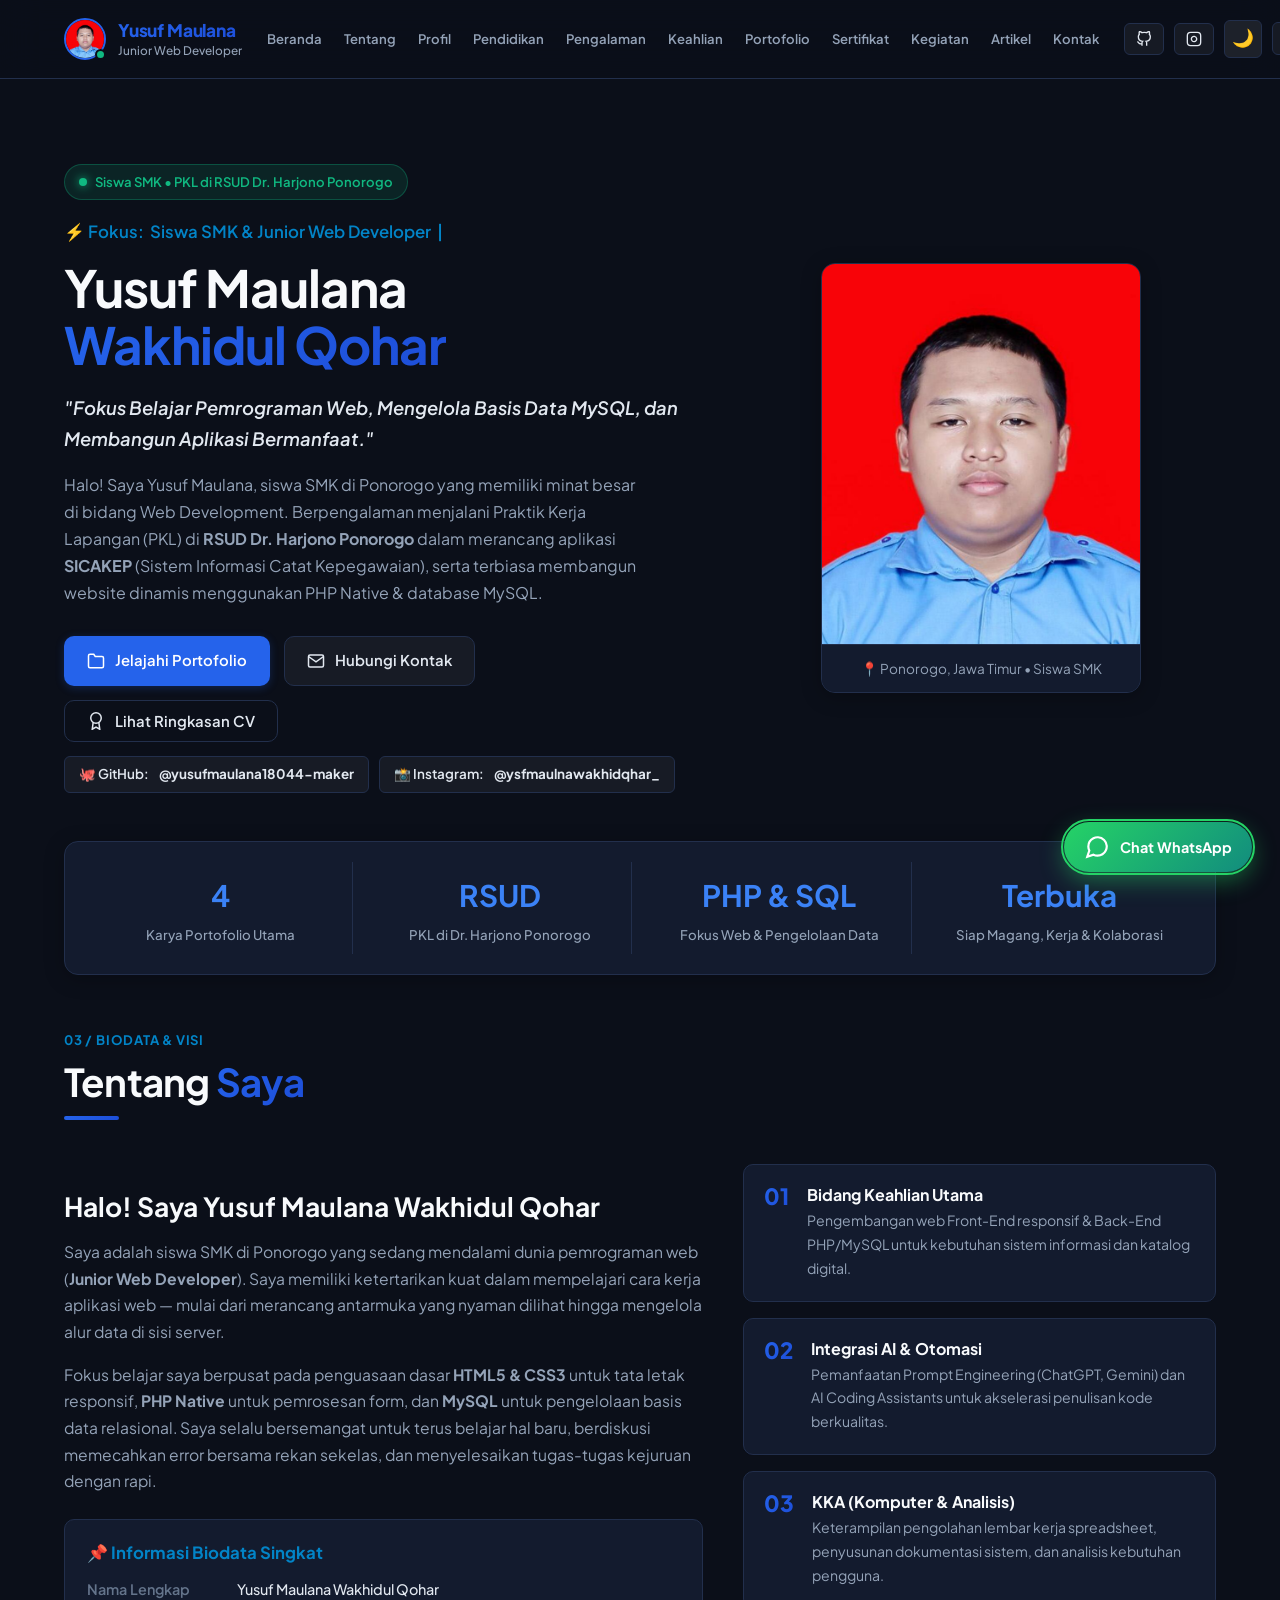
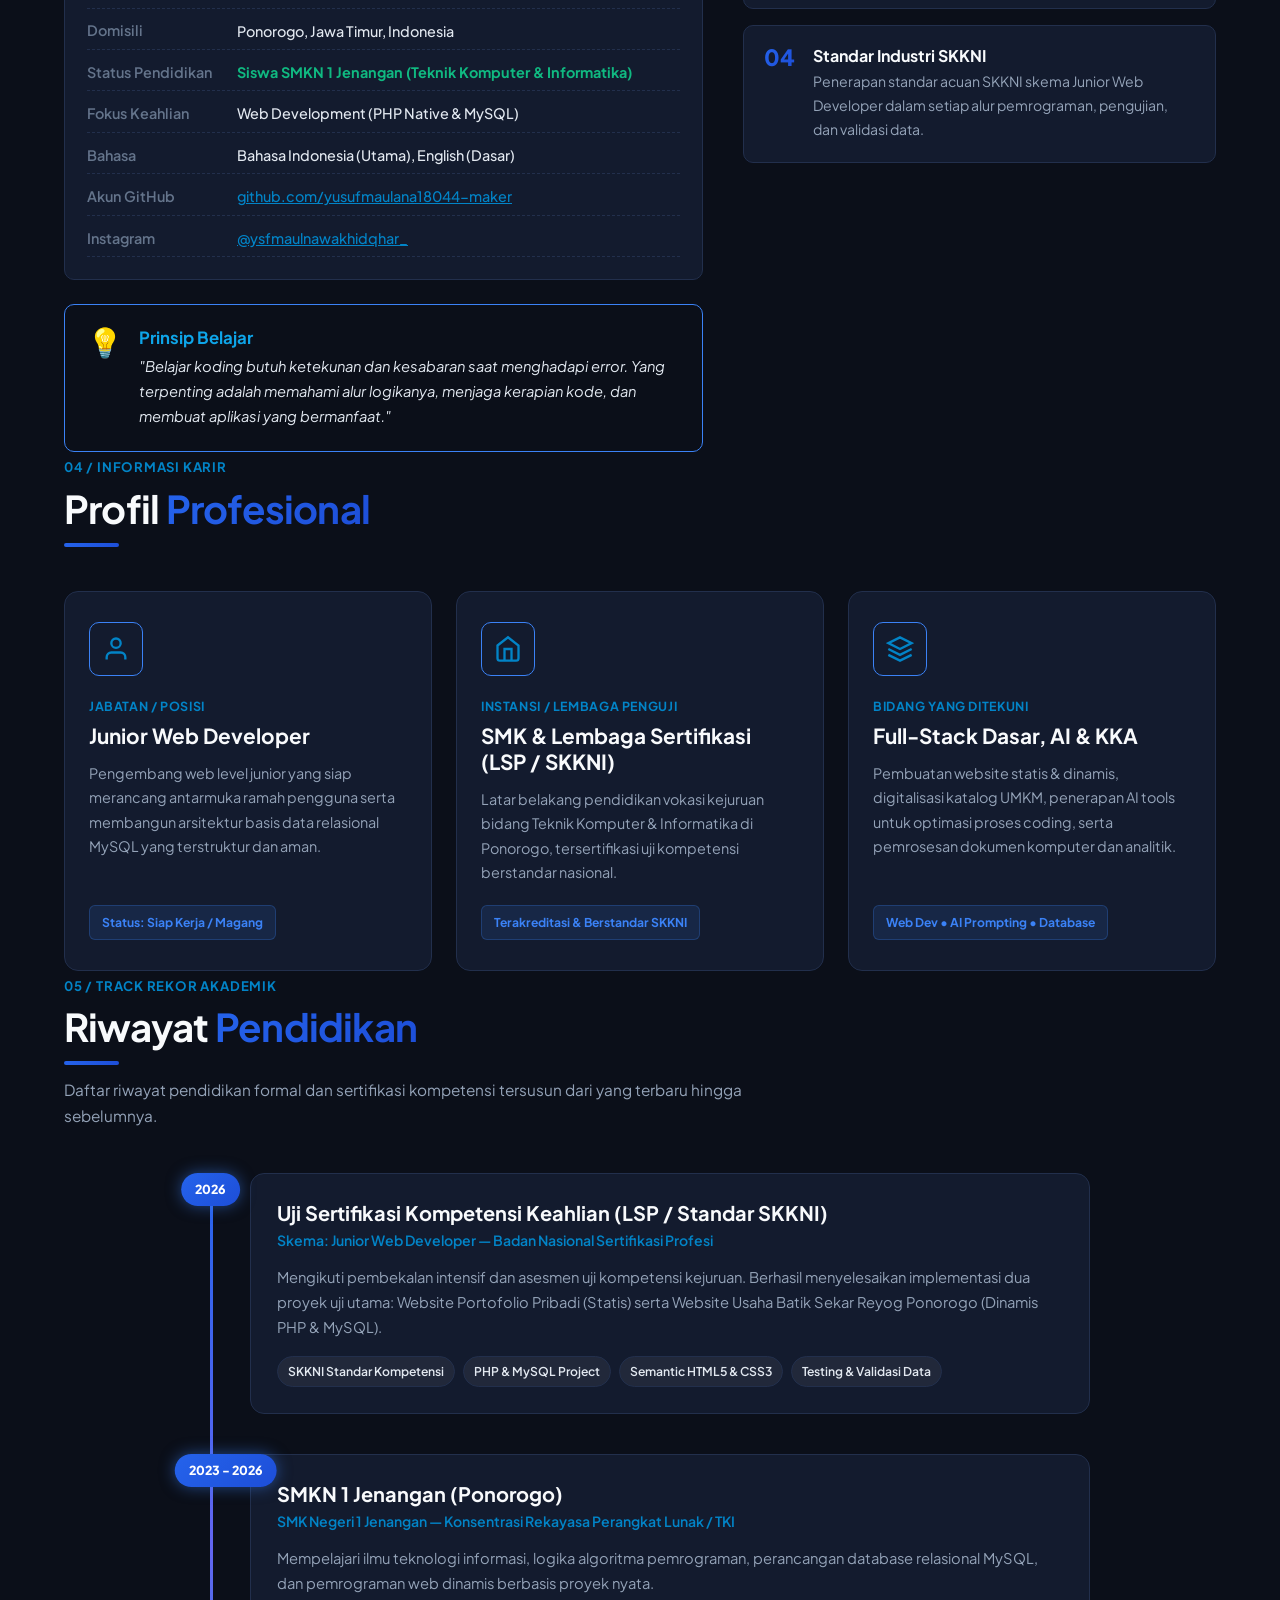
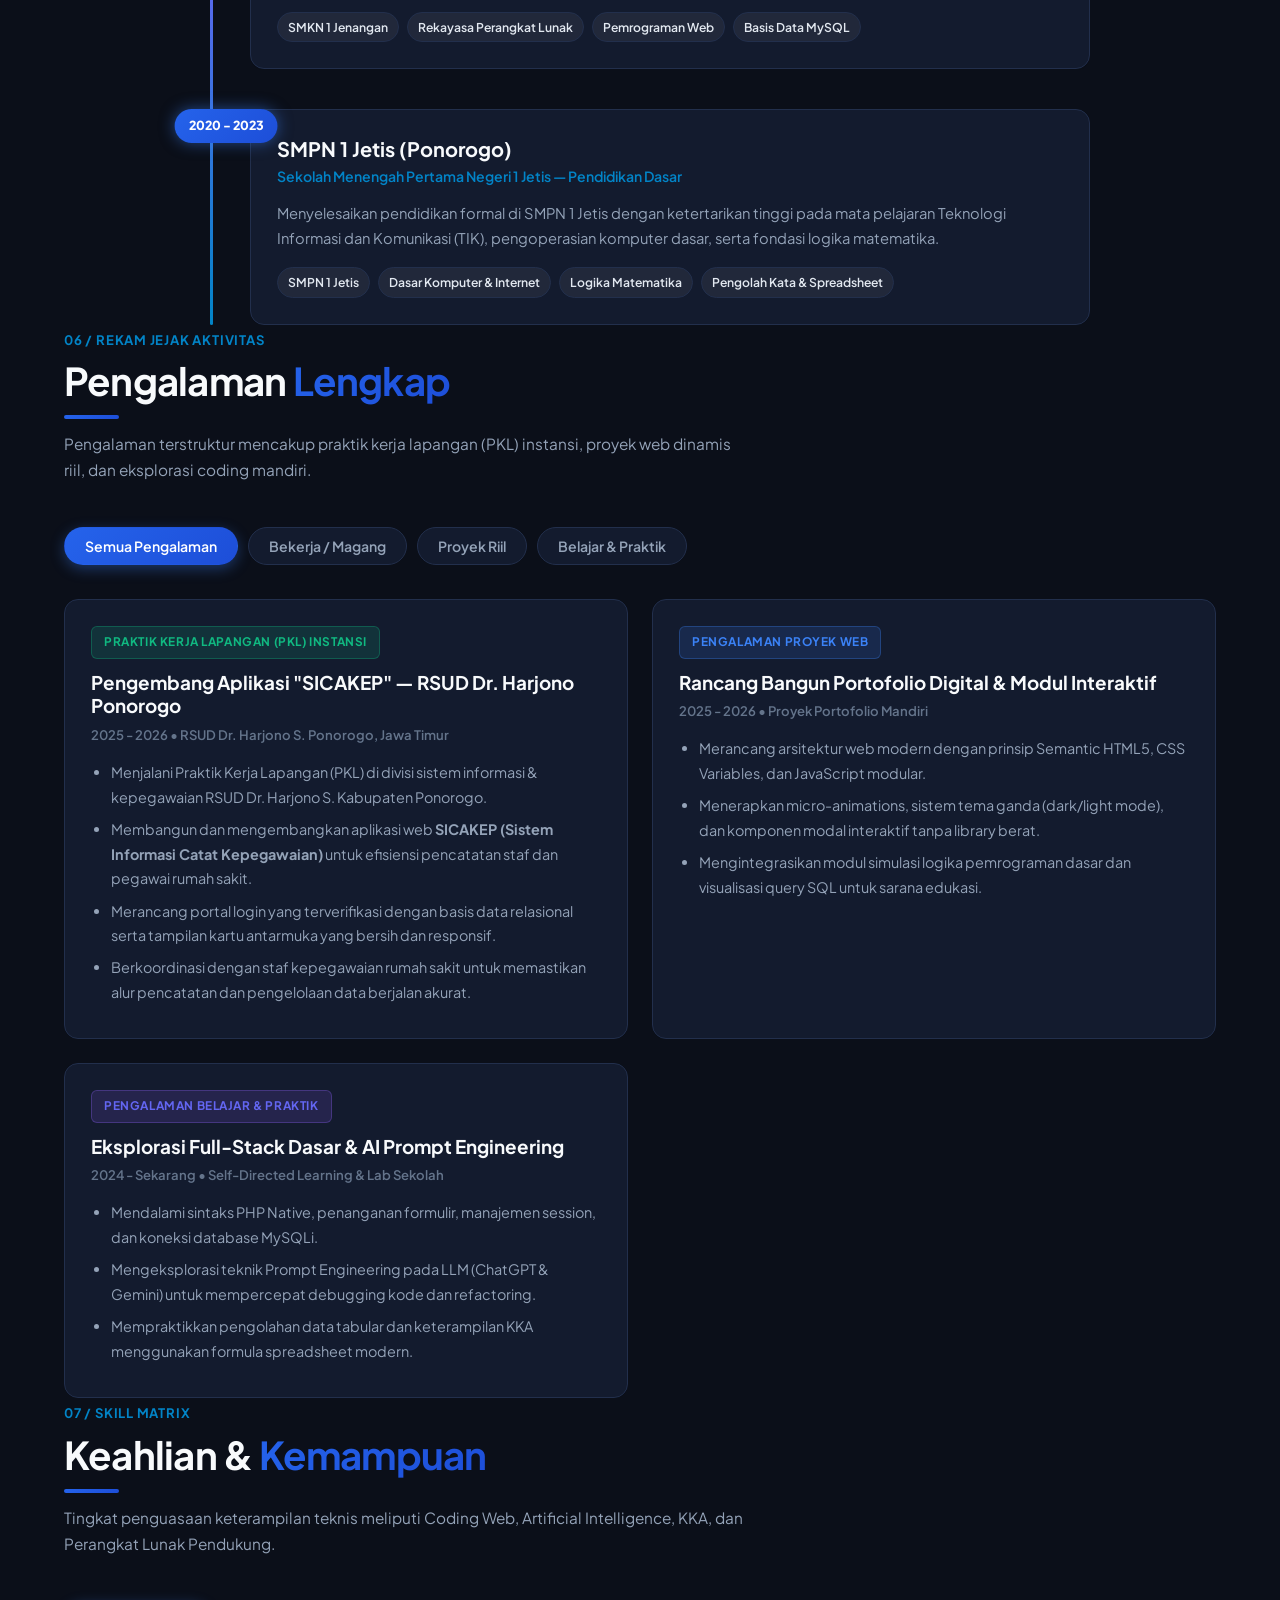
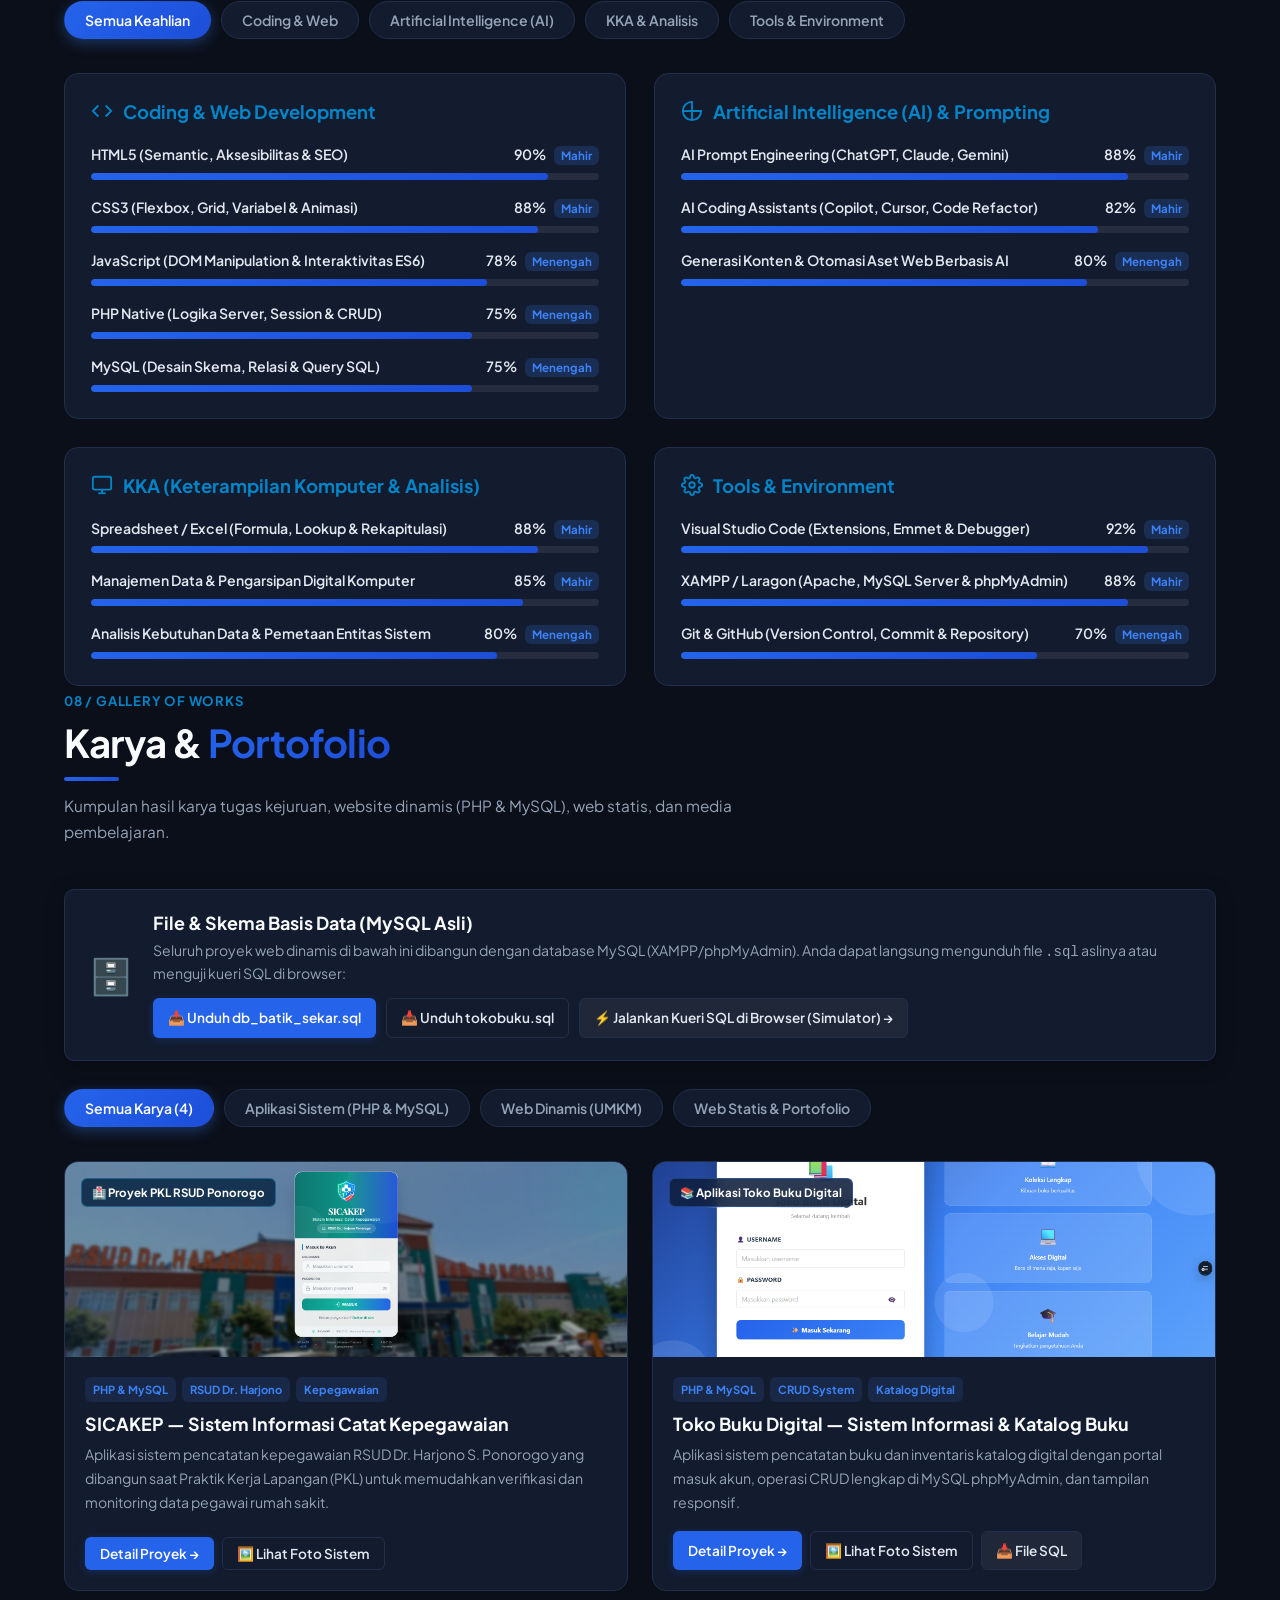
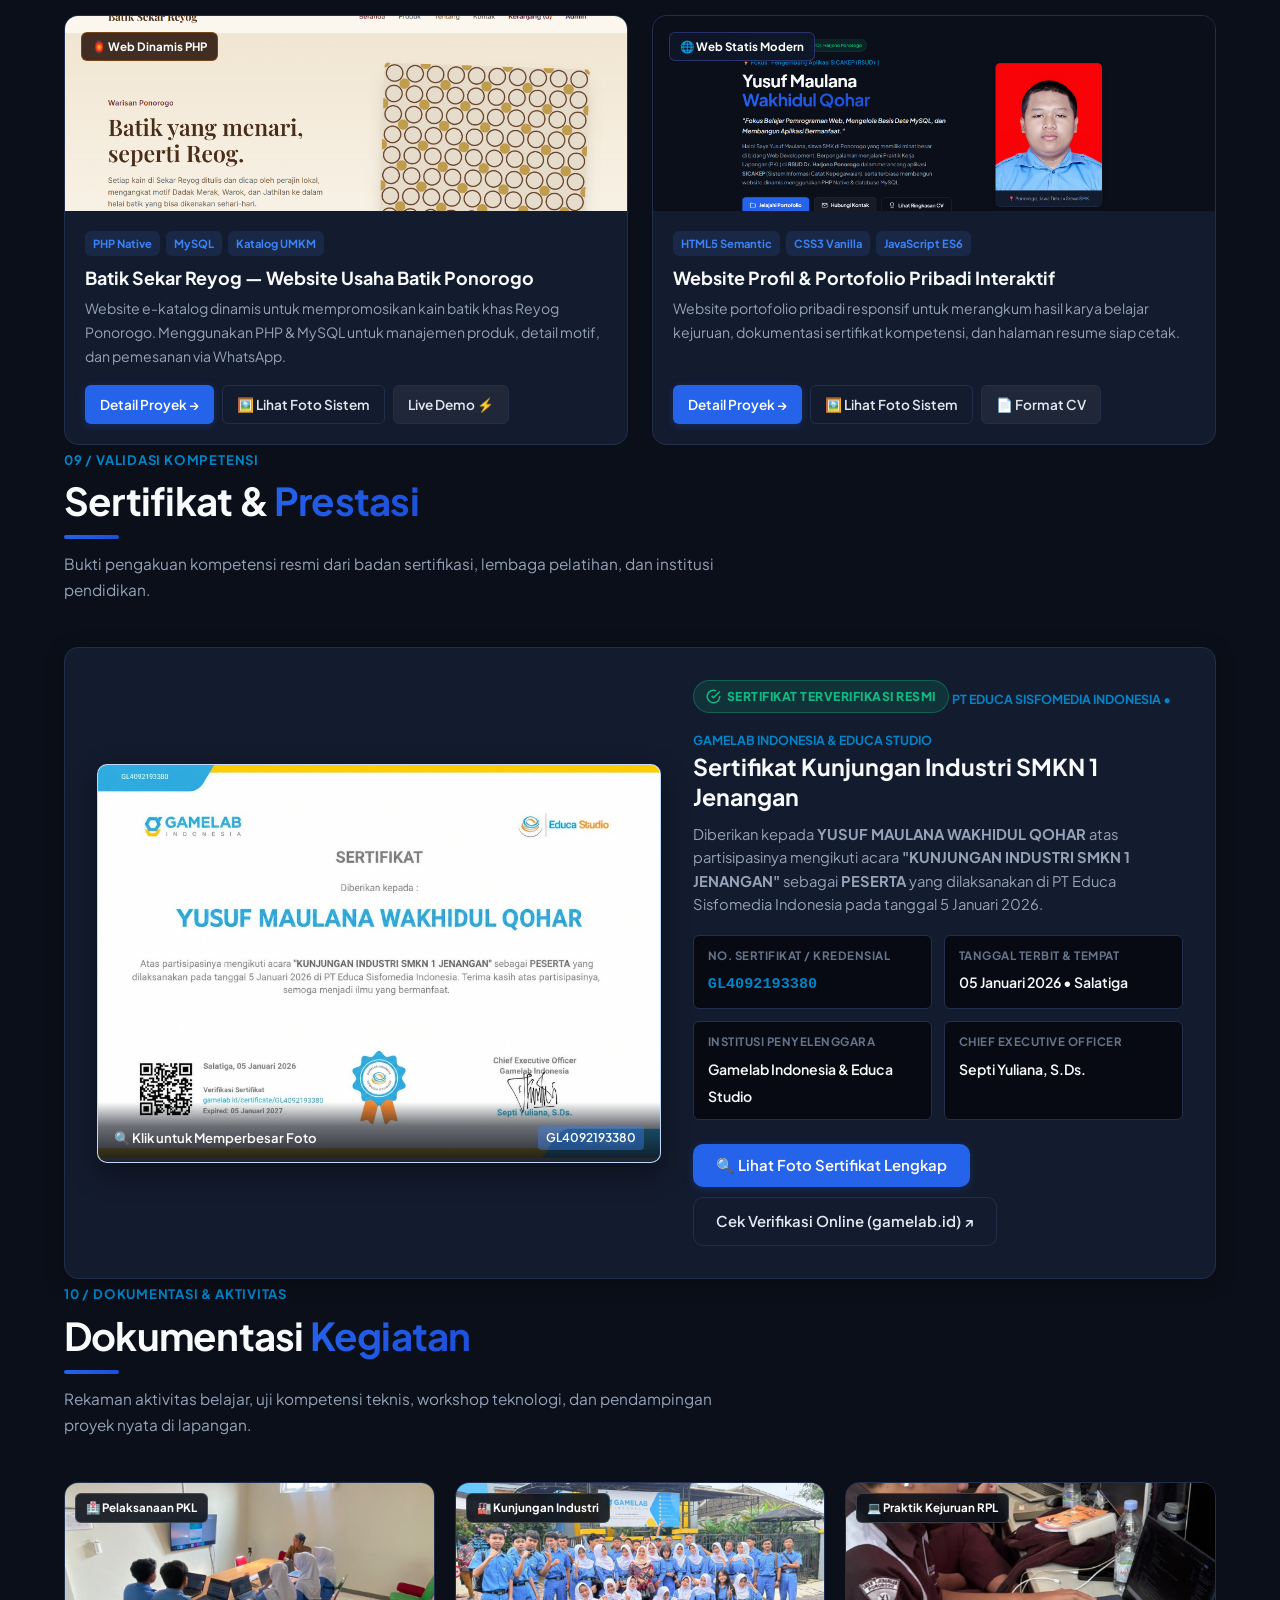
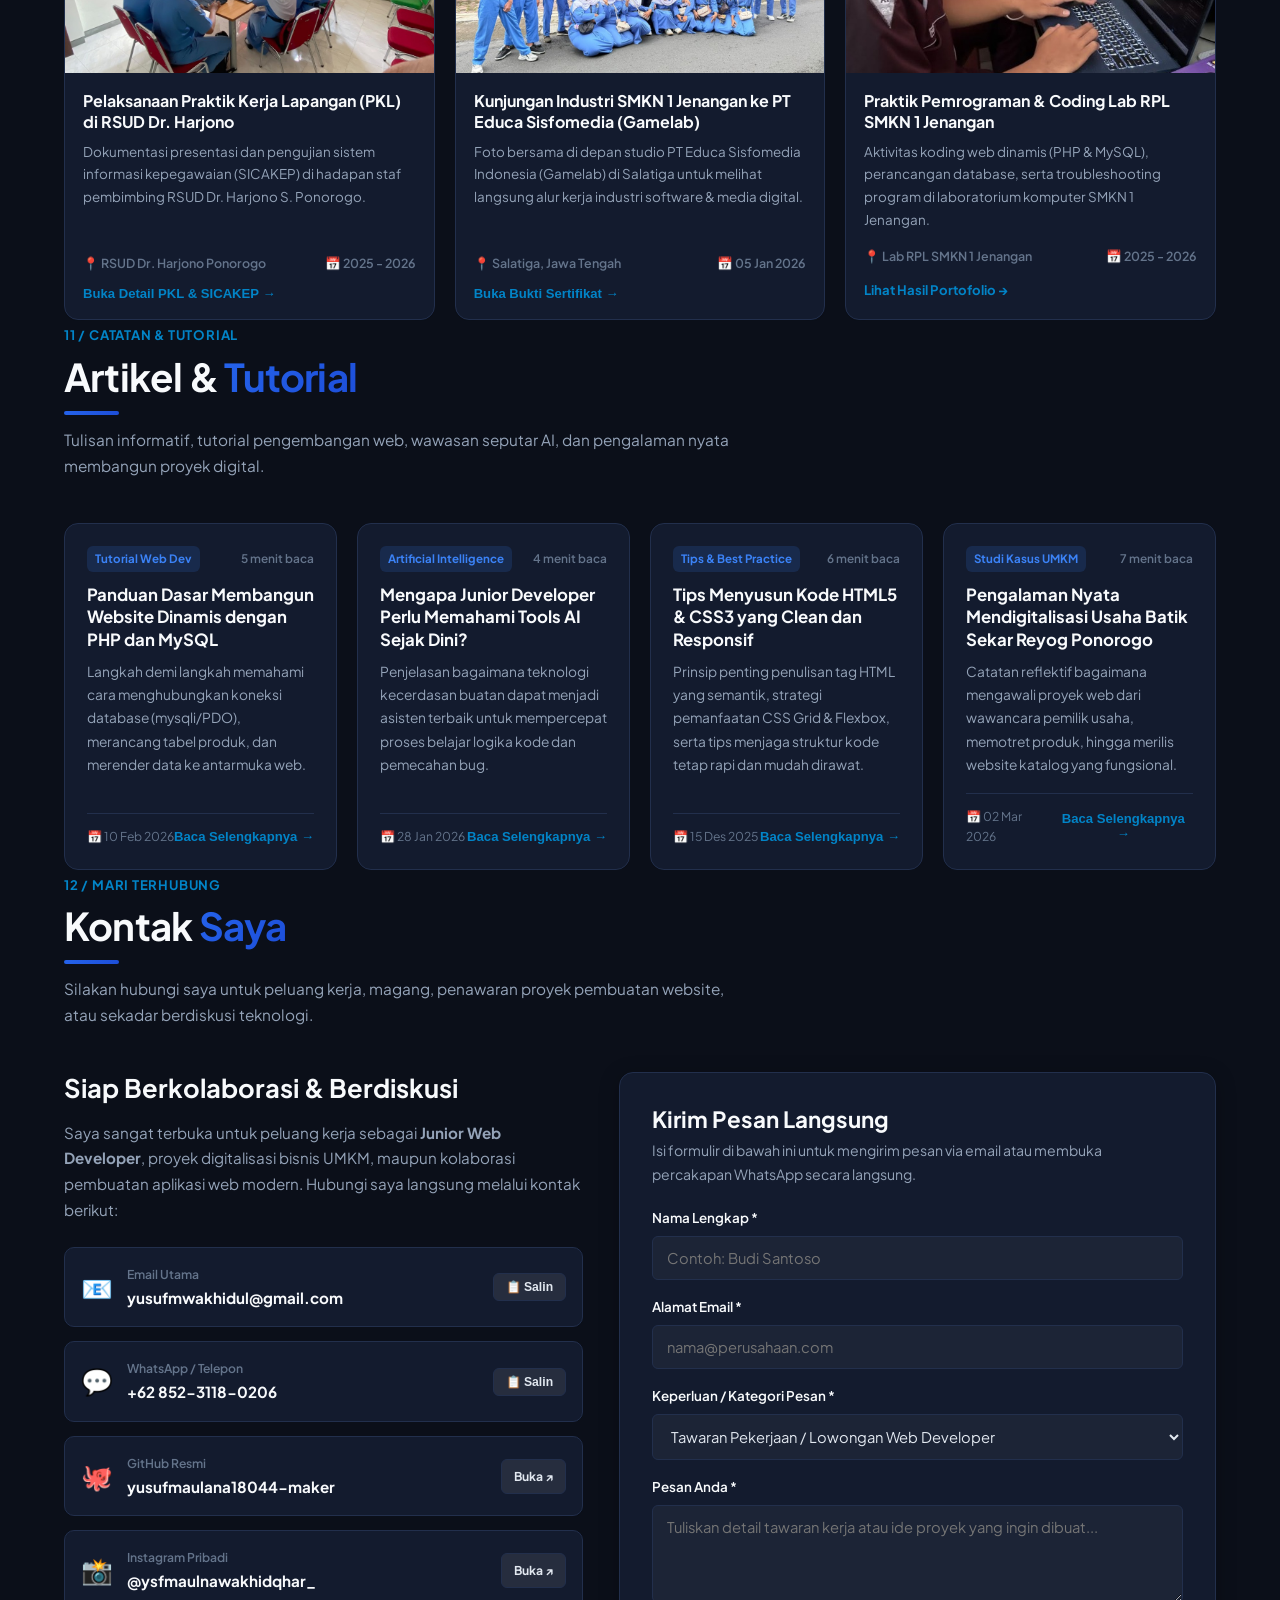
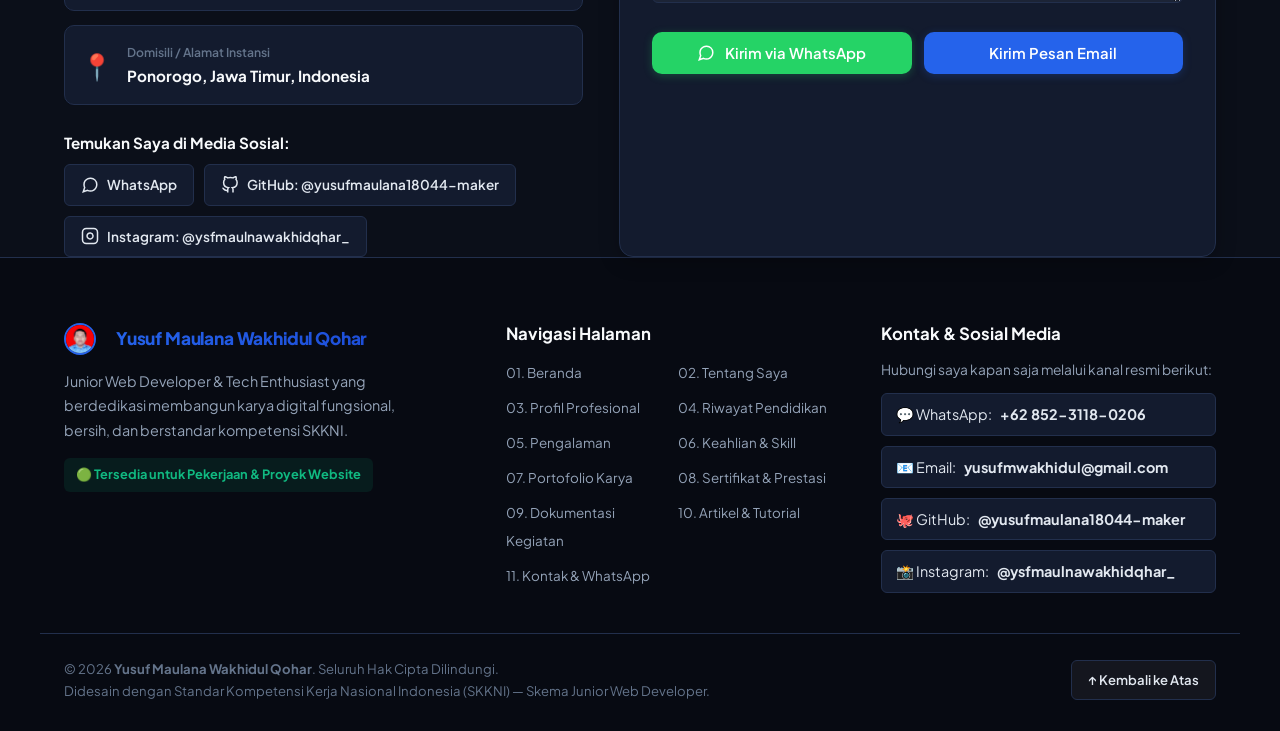
==== commit 4c3621f6: "feat: pasang 3 foto asli dokumentasi kegiatan pkl rsud, kunjungan industri gamelab, dan praktik codi" ====
--- a/index.html
+++ b/index.html
@@ -899,19 +899,16 @@
         </div>
 
         <div class="act-grid">
-          <!-- Activity 1 -->
           <!-- Activity 1: Pelaksanaan PKL di RSUD Dr. Harjono -->
           <div class="act-card" data-act-id="pkl-rsud">
-            <div class="act-thumb act-thumb--1">
-              <span class="act-badge">Pelaksanaan PKL</span>
-              <div class="act-thumb-inner">
-                <span class="act-emoji">🏥</span>
-              </div>
+            <div class="act-thumb">
+              <img src="images/kegiatan-pkl-rsud.jpg" alt="Dokumentasi Presentasi &amp; Pengujian Aplikasi SICAKEP saat PKL di RSUD Dr. Harjono Ponorogo" class="act-thumb-img">
+              <span class="act-badge">🏥 Pelaksanaan PKL</span>
             </div>
             <div class="act-body">
               <h3 class="act-title">Pelaksanaan Praktik Kerja Lapangan (PKL) di RSUD Dr. Harjono</h3>
               <p class="act-desc">
-                Dokumentasi masa PKL di RSUD Dr. Harjono Ponorogo dalam merancang dan mengembangkan sistem informasi web kepegawaian (SICAKEP) serta pengelolaan database.
+                Dokumentasi presentasi dan pengujian sistem informasi kepegawaian (SICAKEP) di hadapan staf pembimbing RSUD Dr. Harjono S. Ponorogo.
               </p>
               <div class="act-meta">
                 <span>📍 RSUD Dr. Harjono Ponorogo</span>
@@ -923,16 +920,14 @@
 
           <!-- Activity 2: Kunjungan Industri SMKN 1 Jenangan -->
           <div class="act-card" data-act-id="gamelab-ki">
-            <div class="act-thumb act-thumb--2">
-              <span class="act-badge">Kunjungan Industri</span>
-              <div class="act-thumb-inner">
-                <span class="act-emoji">🏭</span>
-              </div>
+            <div class="act-thumb">
+              <img src="images/kegiatan-gamelab.jpg" alt="Foto Bersama Kunjungan Industri SMKN 1 Jenangan di Studio Gamelab Indonesia Salatiga" class="act-thumb-img">
+              <span class="act-badge">🏭 Kunjungan Industri</span>
             </div>
             <div class="act-body">
               <h3 class="act-title">Kunjungan Industri SMKN 1 Jenangan ke PT Educa Sisfomedia (Gamelab)</h3>
               <p class="act-desc">
-                Mengikuti kunjungan industri ke studio PT Educa Sisfomedia Indonesia di Salatiga untuk melihat langsung alur kerja industri perangkat lunak dan teknologi digital.
+                Foto bersama di depan studio PT Educa Sisfomedia Indonesia (Gamelab) di Salatiga untuk melihat langsung alur kerja industri software &amp; media digital.
               </p>
               <div class="act-meta">
                 <span>📍 Salatiga, Jawa Tengah</span>
@@ -942,24 +937,22 @@
             </div>
           </div>
 
-          <!-- Activity 3: Proyek Lapangan UMKM -->
-          <div class="act-card" data-act-id="umkm-survey">
-            <div class="act-thumb act-thumb--3">
-              <span class="act-badge">Proyek Lapangan</span>
-              <div class="act-thumb-inner">
-                <span class="act-emoji">🎨</span>
-              </div>
+          <!-- Activity 3: Praktik Pemrograman Lab RPL SMKN 1 Jenangan -->
+          <div class="act-card" data-act-id="coding-rpl">
+            <div class="act-thumb">
+              <img src="images/kegiatan-coding-rpl.jpg" alt="Praktik Pemrograman &amp; Coding Lab RPL SMKN 1 Jenangan - Yusuf Maulana" class="act-thumb-img">
+              <span class="act-badge">💻 Praktik Kejuruan RPL</span>
             </div>
             <div class="act-body">
-              <h3 class="act-title">Survey &amp; Digitalisasi Katalog Batik Sekar Reyog</h3>
+              <h3 class="act-title">Praktik Pemrograman &amp; Coding Lab RPL SMKN 1 Jenangan</h3>
               <p class="act-desc">
-                Proses pengumpulan data produk motif batik khas Ponorogo, wawancara kebutuhan pemilik usaha, dan pemotretan produk untuk materi katalog web.
+                Aktivitas koding web dinamis (PHP &amp; MySQL), perancangan database, serta troubleshooting program di laboratorium komputer SMKN 1 Jenangan.
               </p>
               <div class="act-meta">
-                <span>📍 Sentra Batik Ponorogo</span>
-                <span>📅 2026</span>
-              </div>
-              <button class="act-modal-btn" data-act="umkm-survey">Buka Dokumentasi Detail →</button>
+                <span>📍 Lab RPL SMKN 1 Jenangan</span>
+                <span>📅 2025 - 2026</span>
+              </div>
+              <a href="#portofolio" class="act-modal-btn" style="text-decoration:none; display:inline-flex; align-items:center; gap:4px;">Lihat Hasil Portofolio →</a>
             </div>
           </div>
         </div>
--- a/css/style.css
+++ b/css/style.css
@@ -1593,33 +1593,39 @@
 }
 
 .act-thumb {
-  height: 140px;
+  height: 190px;
   position: relative;
-  display: flex;
-  align-items: center;
-  justify-content: center;
-  padding: 14px;
-}
-
-.act-thumb--1 { background: linear-gradient(135deg, #1e3a8a, #3b82f6); }
-.act-thumb--2 { background: linear-gradient(135deg, #581c87, #a855f7); }
-.act-thumb--3 { background: linear-gradient(135deg, #9a3412, #f97316); }
-.act-thumb--4 { background: linear-gradient(135deg, #064e3b, #10b981); }
+  overflow: hidden;
+  background: var(--bg-darker);
+}
+
+.act-thumb-img {
+  width: 100%;
+  height: 100%;
+  object-fit: cover;
+  object-position: center;
+  transition: transform 0.4s ease;
+  display: block;
+}
+
+.act-card:hover .act-thumb-img {
+  transform: scale(1.06);
+}
 
 .act-badge {
   position: absolute;
   top: 10px;
   left: 10px;
-  font-size: 0.7rem;
+  font-size: 0.72rem;
   font-weight: 700;
-  padding: 3px 8px;
+  padding: 4px 10px;
   border-radius: var(--radius-sm);
-  background: rgba(0, 0, 0, 0.6);
+  background: rgba(11, 15, 25, 0.88);
+  backdrop-filter: blur(8px);
+  -webkit-backdrop-filter: blur(8px);
   color: #ffffff;
-}
-
-.act-emoji {
-  font-size: 3rem;
+  border: 1px solid rgba(255, 255, 255, 0.18);
+  z-index: 2;
 }
 
 .act-body {
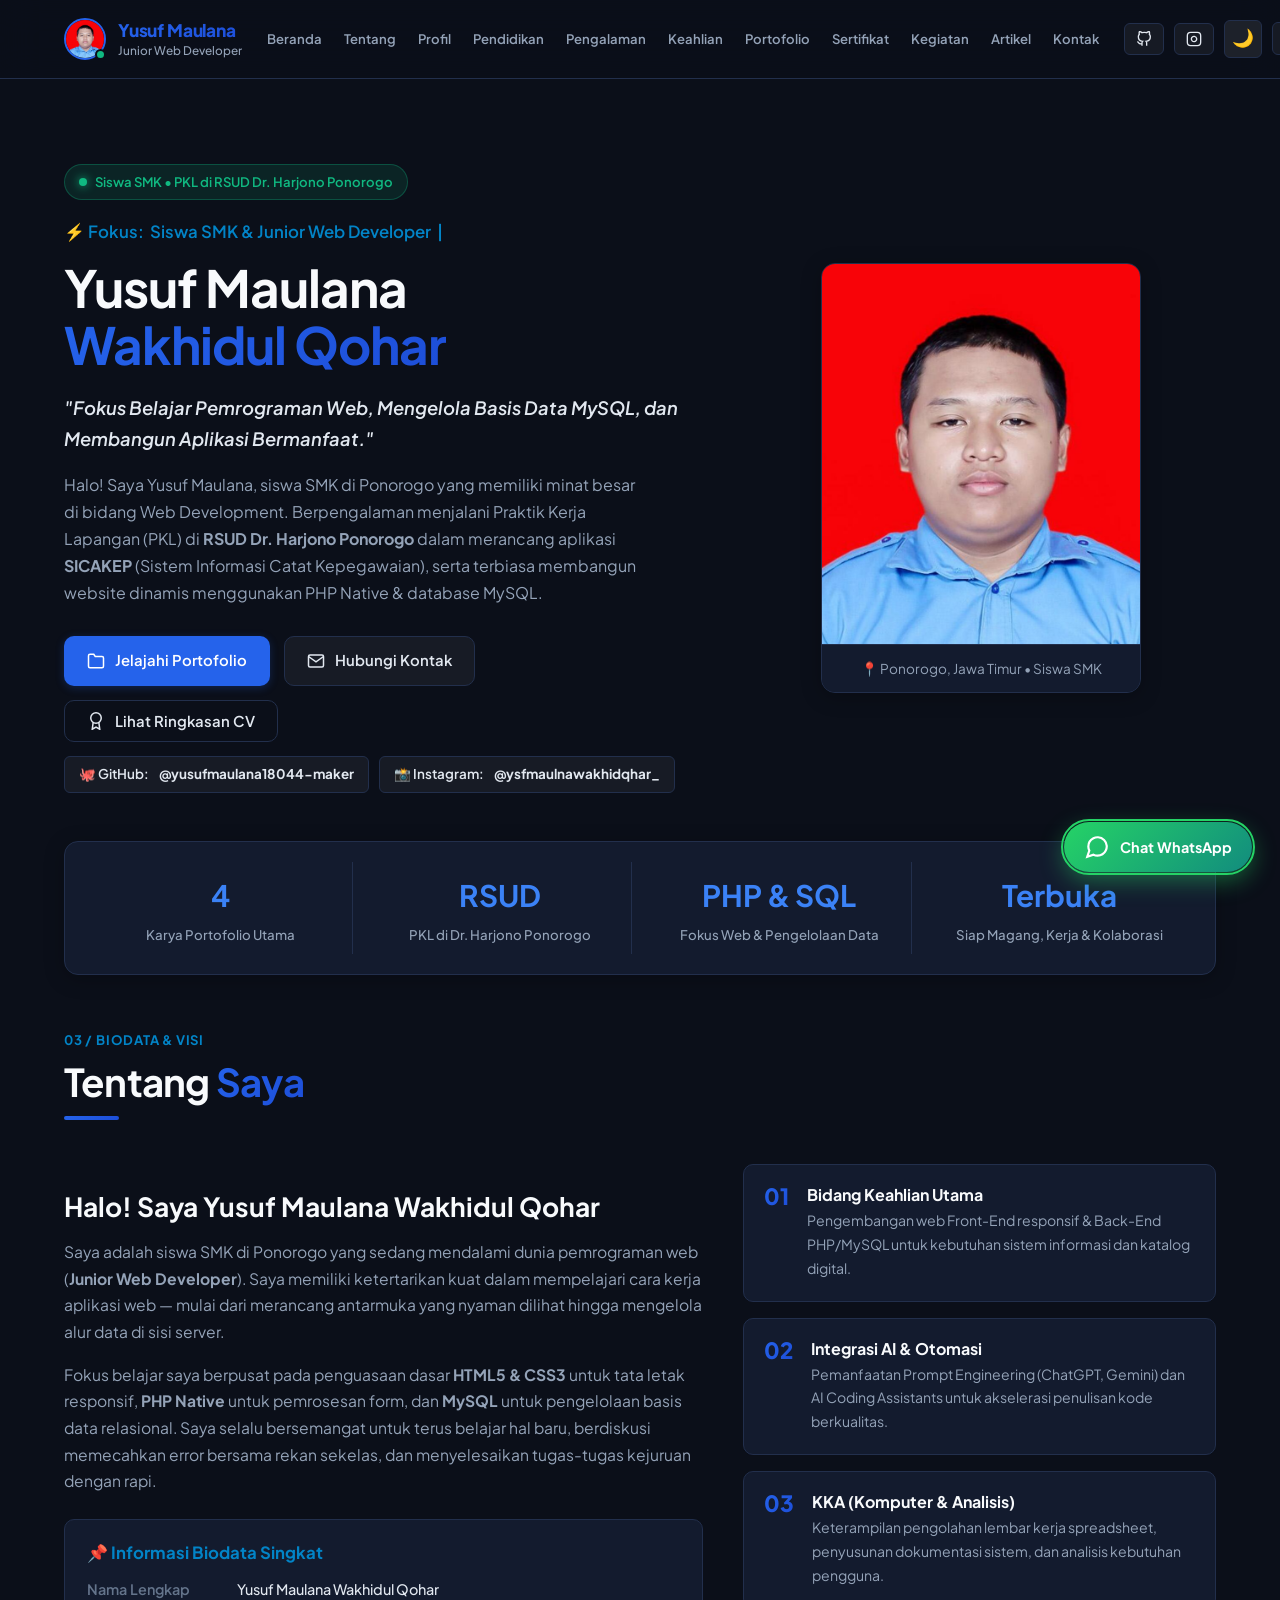
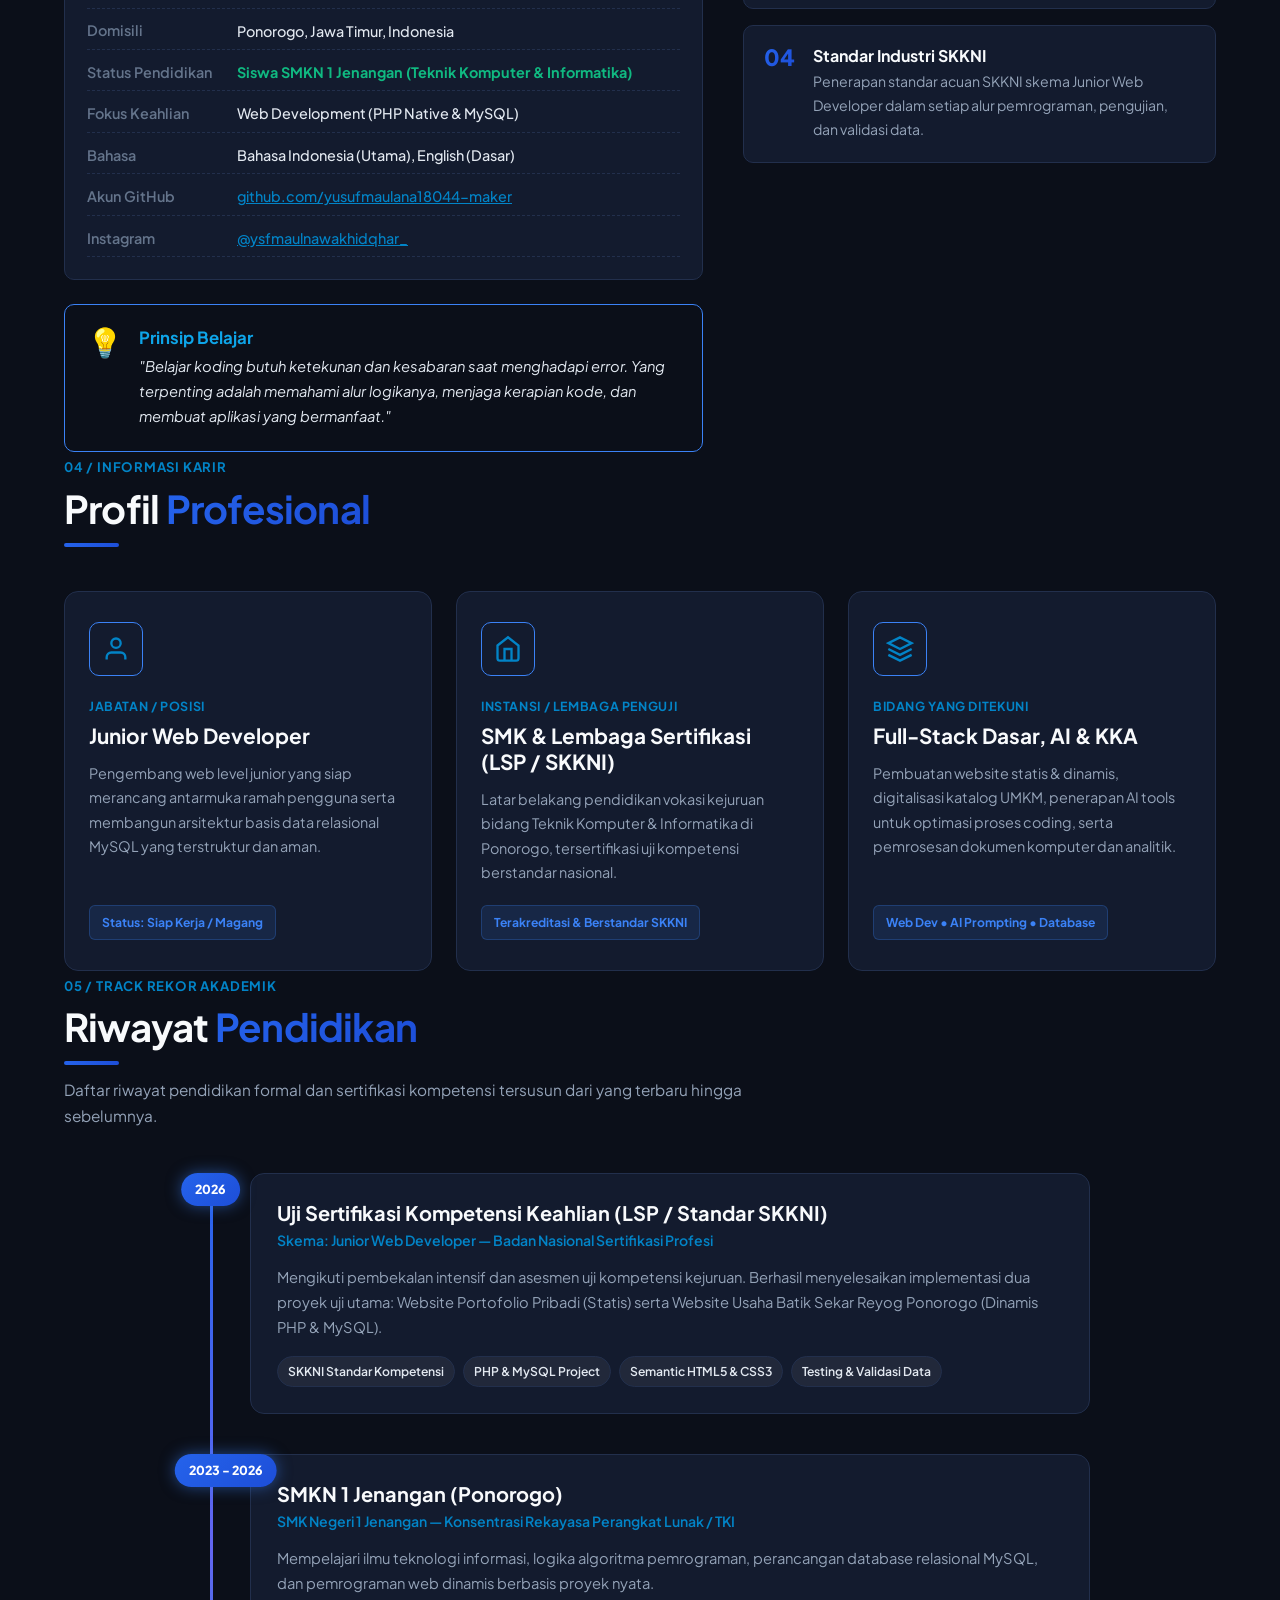
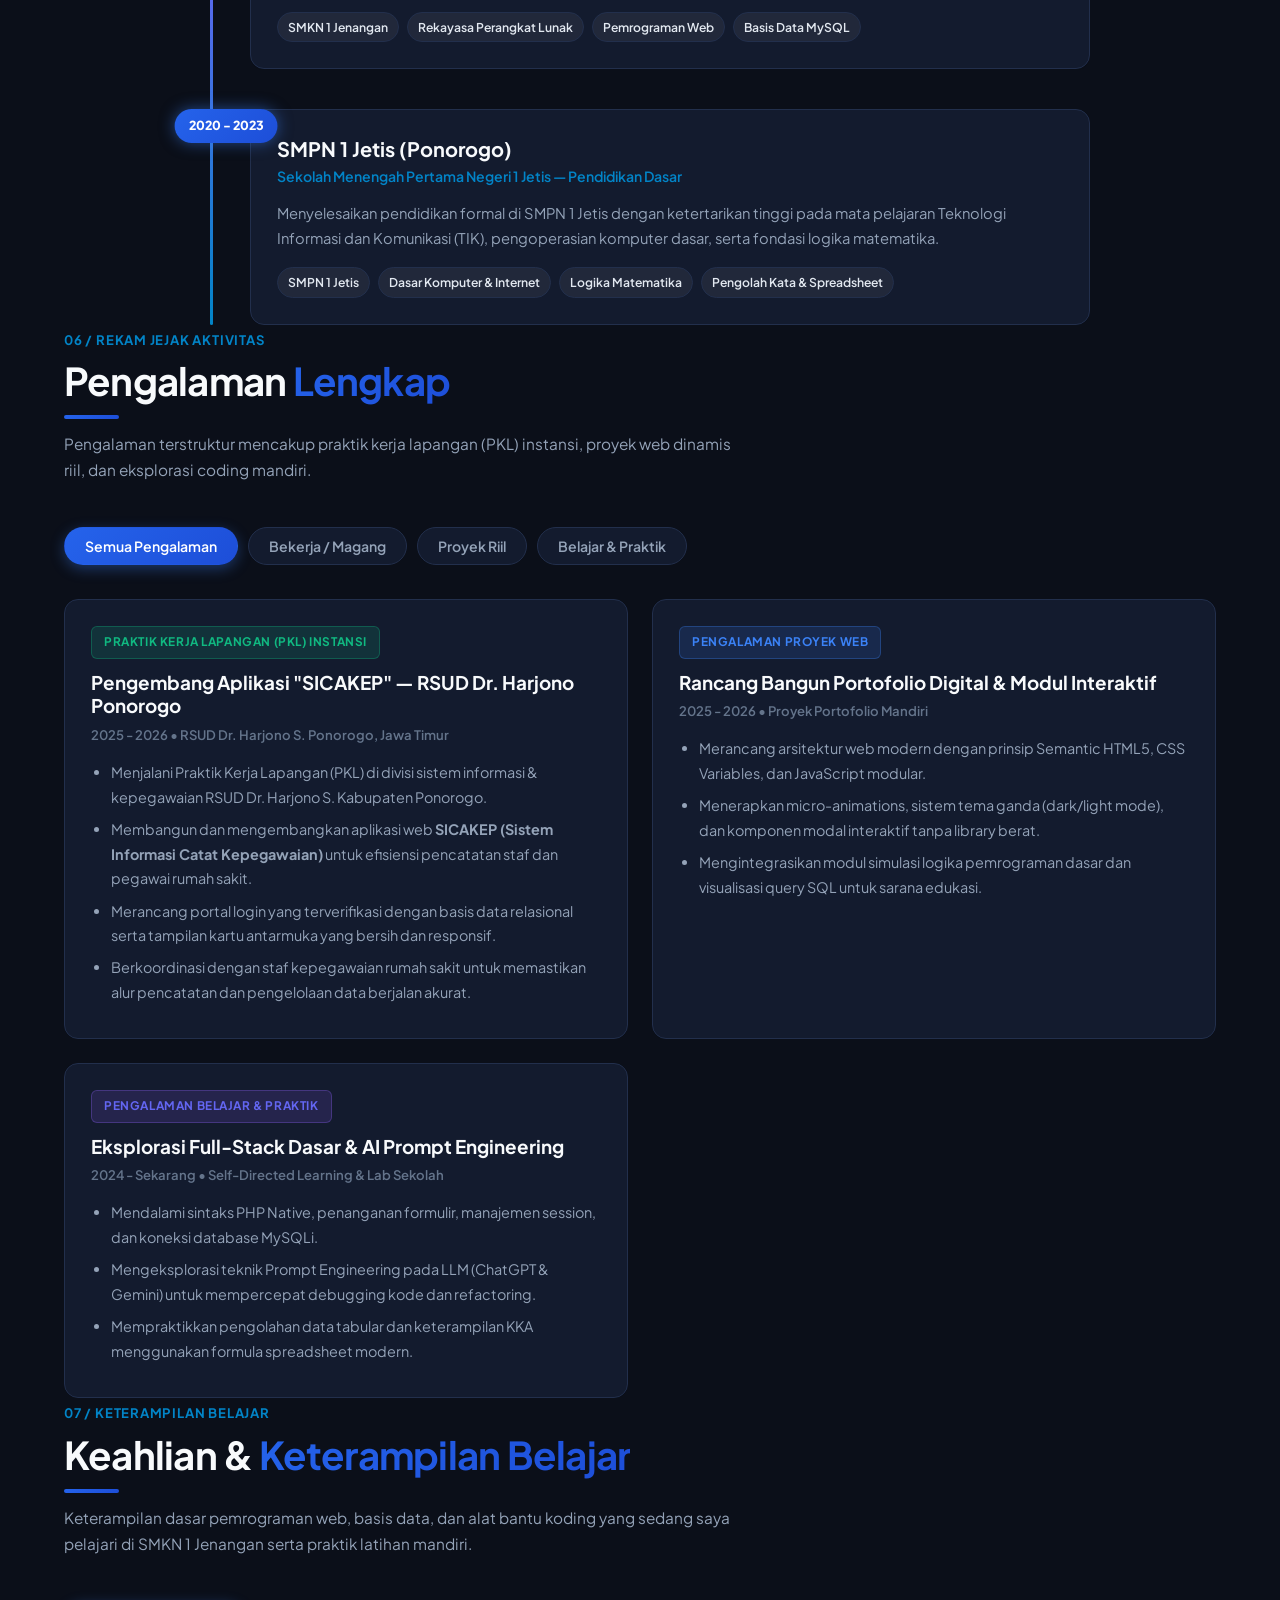
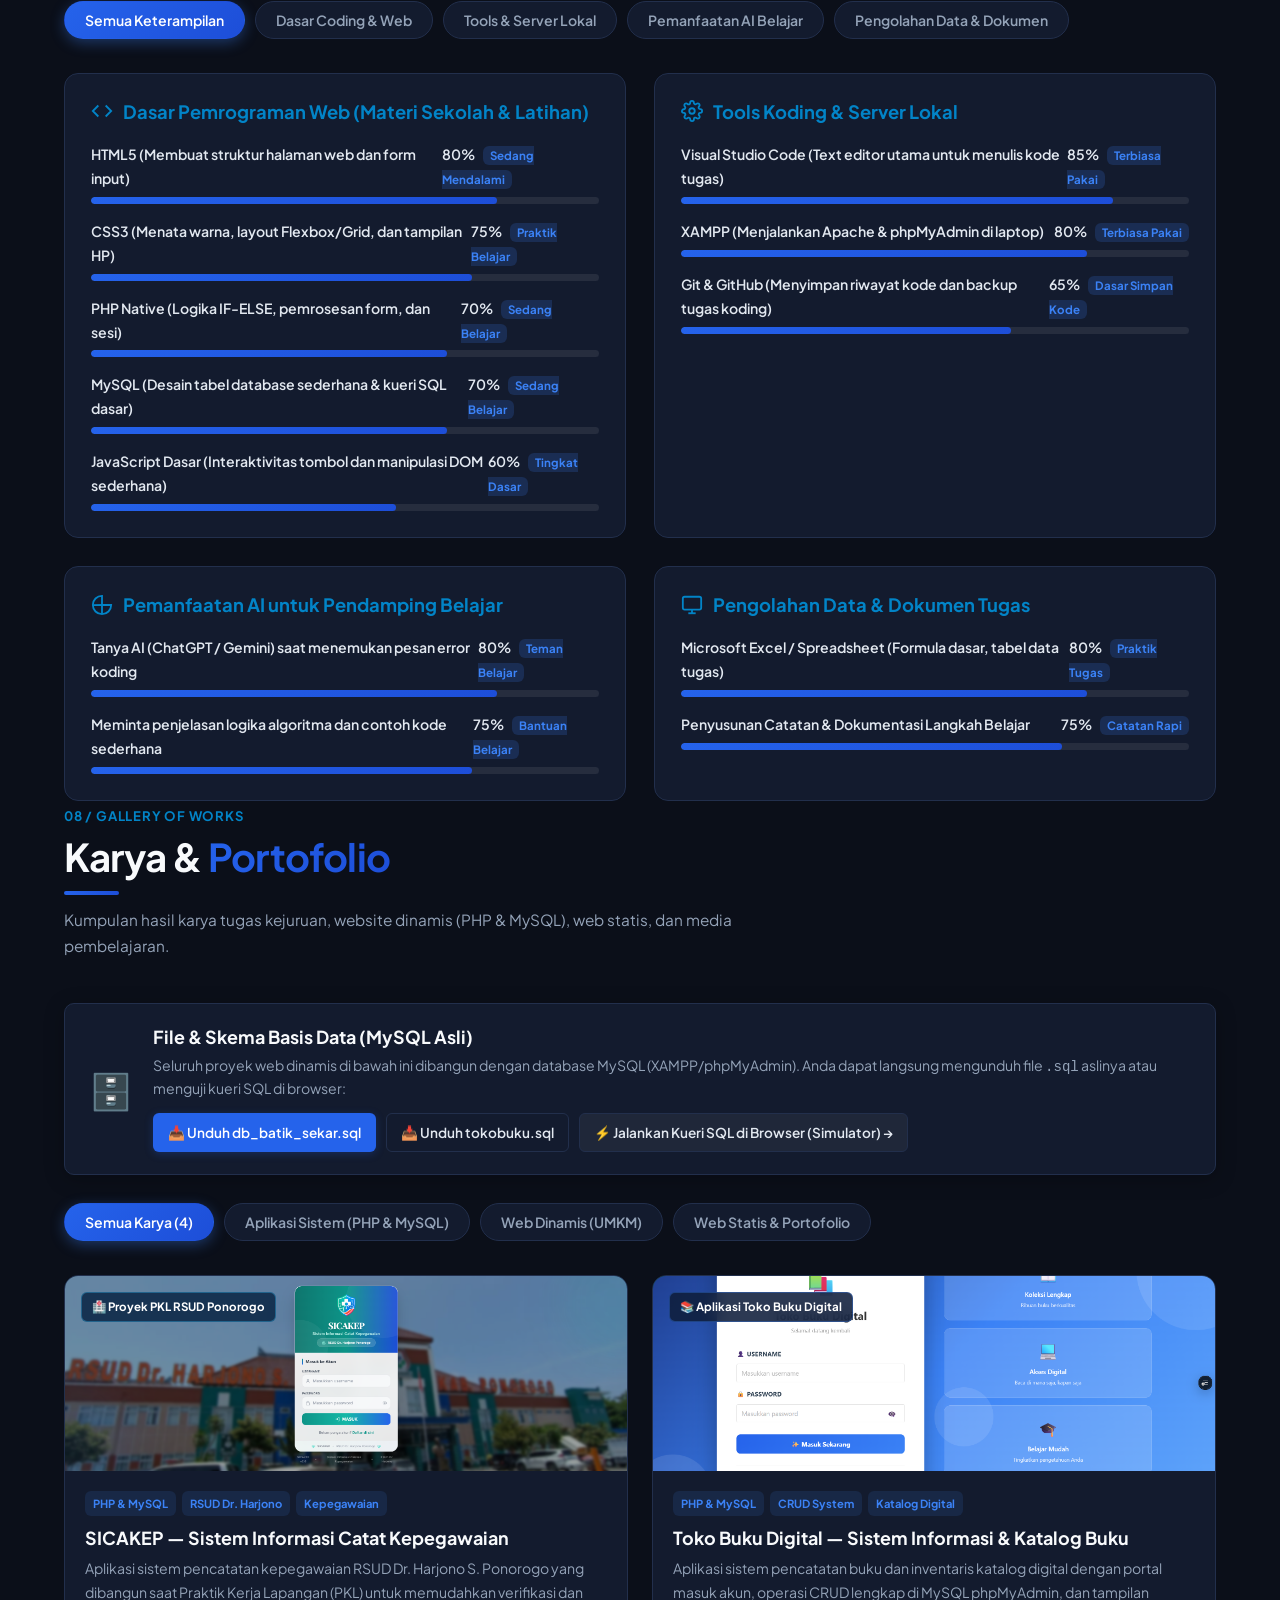
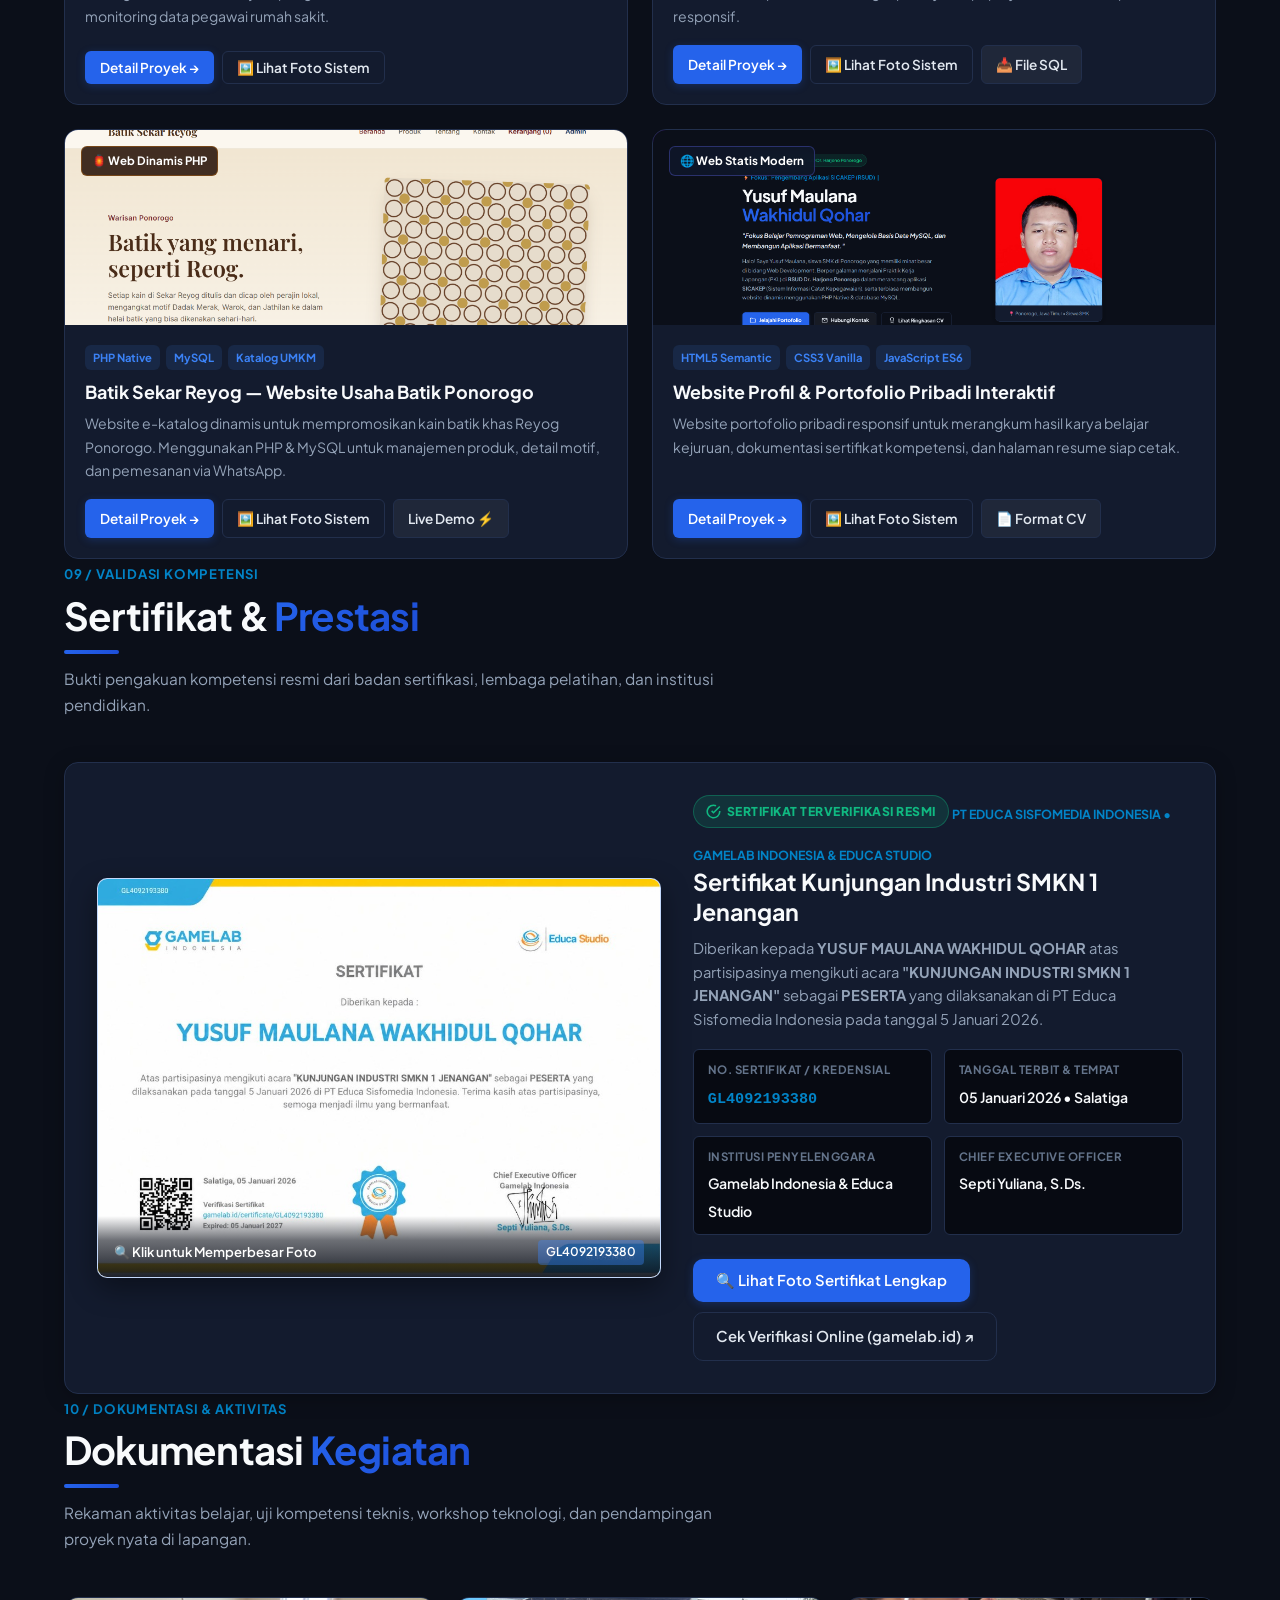
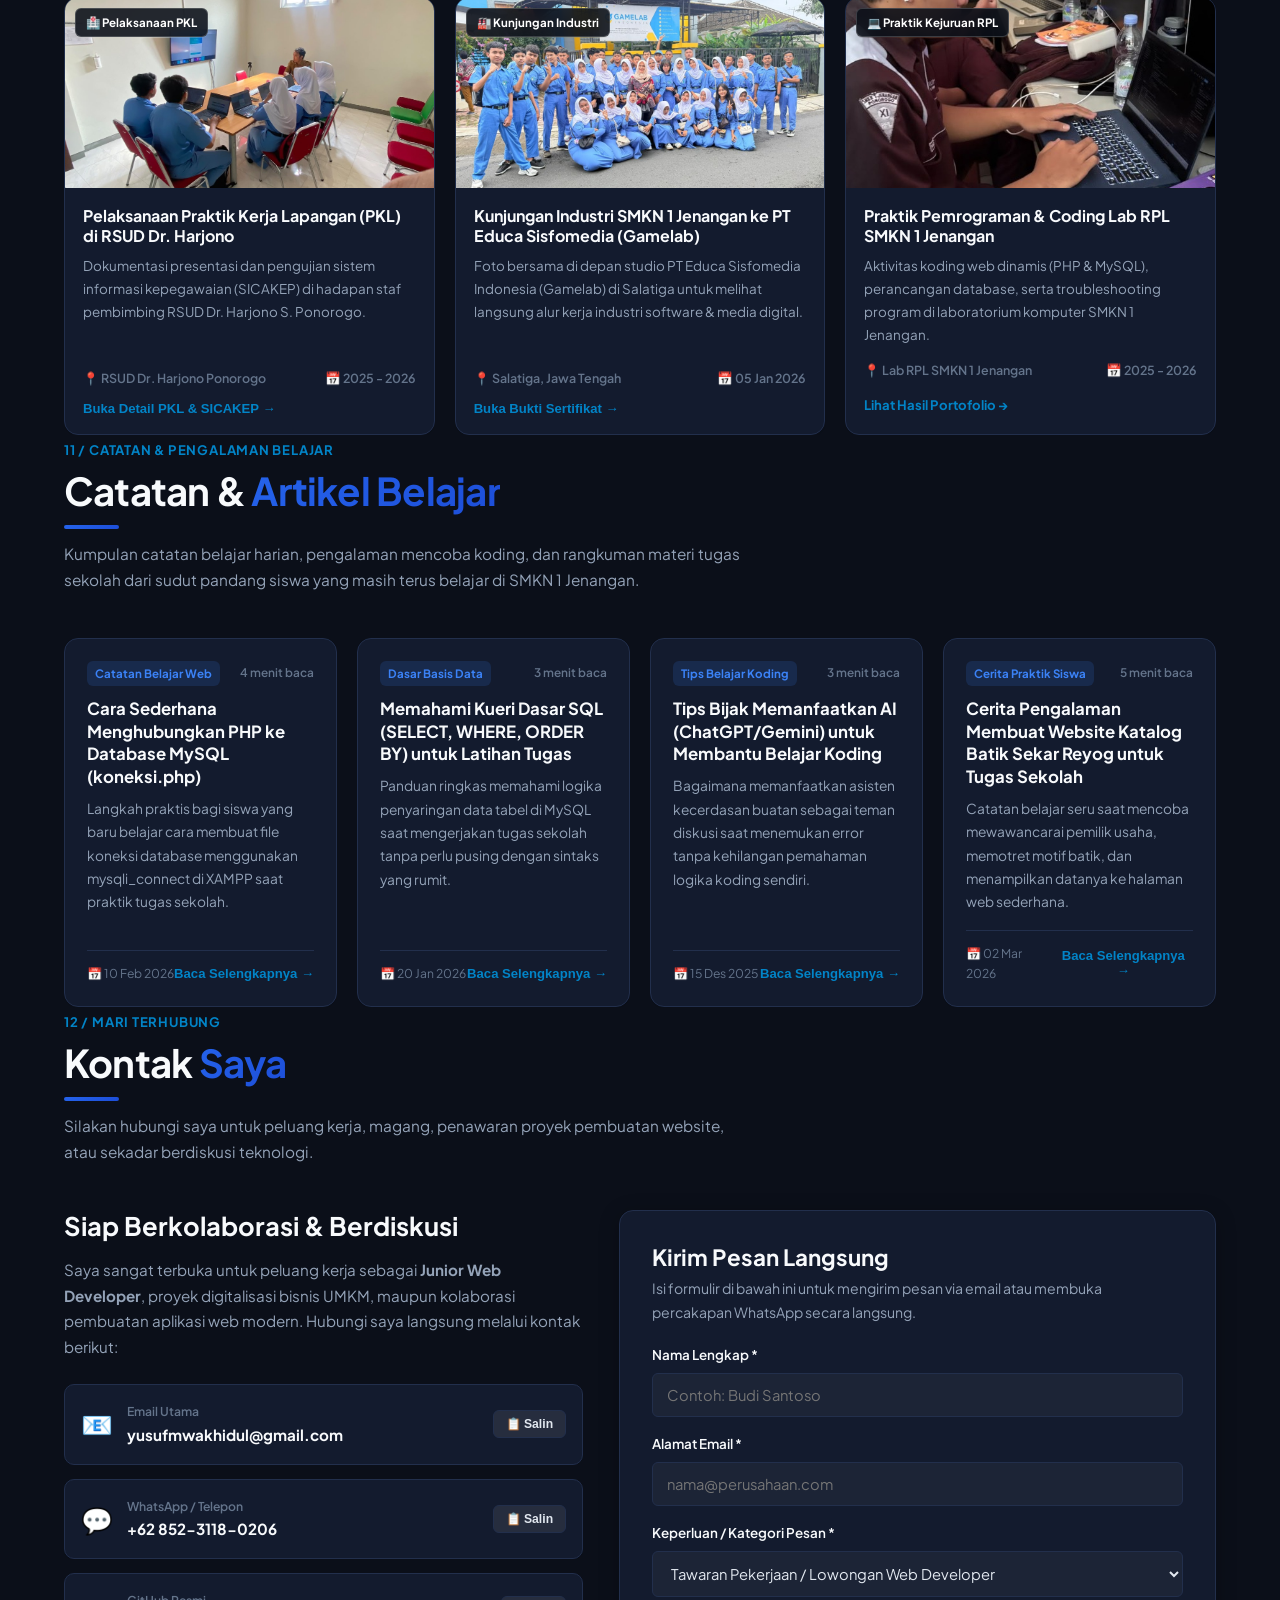
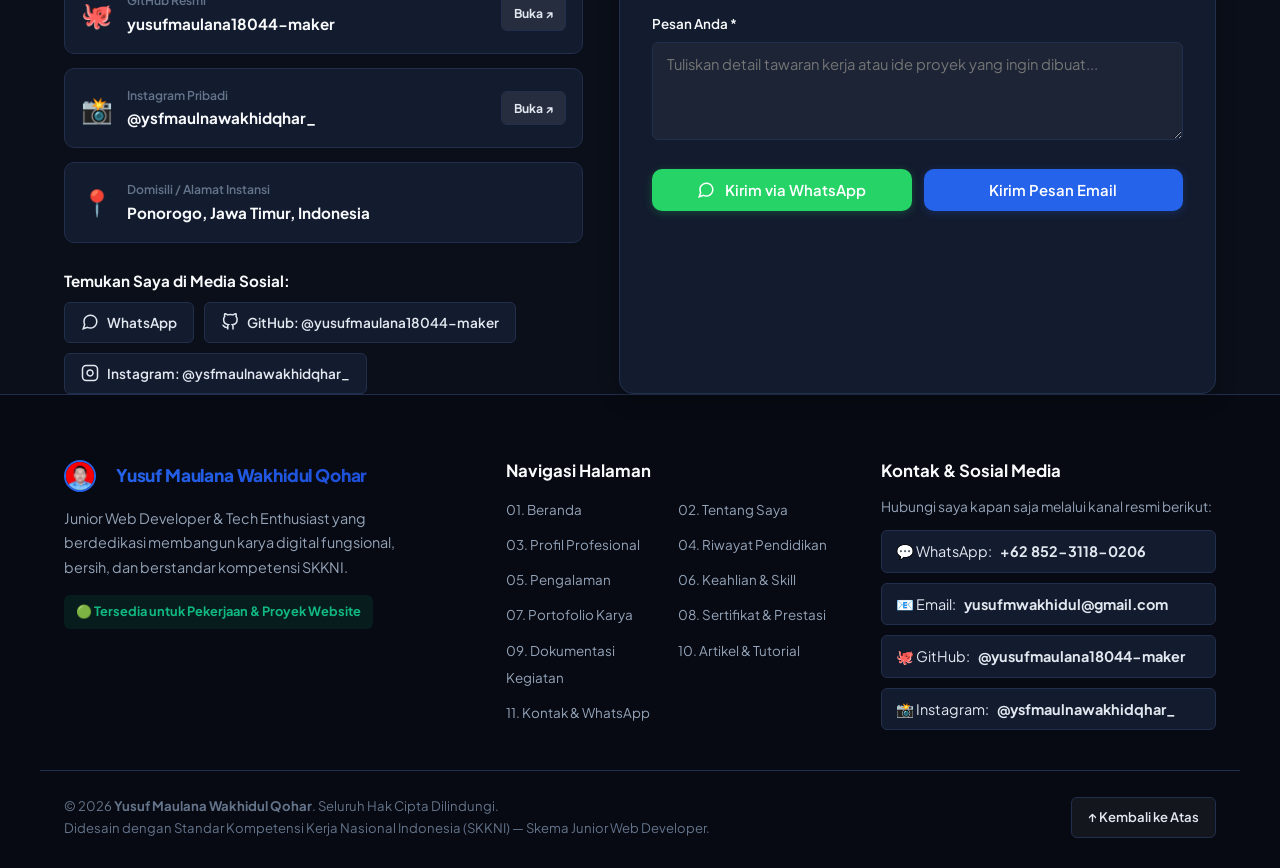
==== commit eca63f63: "refactor: sesuaikan bahasa keahlian dan artikel agar natural mencerminkan pelajar SMK" ====
--- a/index.html
+++ b/index.html
@@ -489,157 +489,143 @@
     <section class="section skills-section" id="keahlian">
       <div class="wrap">
         <div class="section-header">
-          <span class="section-tag">07 / Skill Matrix</span>
-          <h2 class="section-title">Keahlian &amp; <span>Kemampuan</span></h2>
+          <span class="section-tag">07 / Keterampilan Belajar</span>
+          <h2 class="section-title">Keahlian &amp; <span>Keterampilan Belajar</span></h2>
           <div class="section-line"></div>
-          <p class="section-subtitle">Tingkat penguasaan keterampilan teknis meliputi Coding Web, Artificial Intelligence, KKA, dan Perangkat Lunak Pendukung.</p>
+          <p class="section-subtitle">Keterampilan dasar pemrograman web, basis data, dan alat bantu koding yang sedang saya pelajari di SMKN 1 Jenangan serta praktik latihan mandiri.</p>
         </div>
 
         <!-- Skill Filter Tabs -->
         <div class="filter-tabs" id="skillFilterTabs">
-          <button class="filter-btn active" data-skill-filter="all">Semua Keahlian</button>
-          <button class="filter-btn" data-skill-filter="coding">Coding &amp; Web</button>
-          <button class="filter-btn" data-skill-filter="ai">Artificial Intelligence (AI)</button>
-          <button class="filter-btn" data-skill-filter="kka">KKA &amp; Analisis</button>
-          <button class="filter-btn" data-skill-filter="tools">Tools &amp; Environment</button>
+          <button class="filter-btn active" data-skill-filter="all">Semua Keterampilan</button>
+          <button class="filter-btn" data-skill-filter="coding">Dasar Coding &amp; Web</button>
+          <button class="filter-btn" data-skill-filter="tools">Tools &amp; Server Lokal</button>
+          <button class="filter-btn" data-skill-filter="ai">Pemanfaatan AI Belajar</button>
+          <button class="filter-btn" data-skill-filter="kka">Pengolahan Data &amp; Dokumen</button>
         </div>
 
         <div class="skills-wrapper" id="skillsWrapper">
 
-          <!-- Category 1: Coding & Web Development -->
+          <!-- Category 1: Dasar Pemrograman Web -->
           <div class="skill-category" data-skill-cat="coding">
             <h3 class="cat-title">
               <svg width="22" height="22" viewBox="0 0 24 24" fill="none" stroke="currentColor" stroke-width="2"><polyline points="16 18 22 12 16 6"></polyline><polyline points="8 6 2 12 8 18"></polyline></svg>
-              Coding &amp; Web Development
+              Dasar Pemrograman Web (Materi Sekolah &amp; Latihan)
             </h3>
             <div class="skill-bars">
               <div class="skill-item">
                 <div class="skill-info">
-                  <span>HTML5 (Semantic, Aksesibilitas &amp; SEO)</span>
-                  <span class="pct">90% <small class="skill-lvl">Mahir</small></span>
-                </div>
-                <div class="bar-bg"><div class="bar-fill" style="width: 90%;"></div></div>
+                  <span>HTML5 (Membuat struktur halaman web dan form input)</span>
+                  <span class="pct">80% <small class="skill-lvl">Sedang Mendalami</small></span>
+                </div>
+                <div class="bar-bg"><div class="bar-fill" style="width: 80%;"></div></div>
               </div>
               <div class="skill-item">
                 <div class="skill-info">
-                  <span>CSS3 (Flexbox, Grid, Variabel &amp; Animasi)</span>
-                  <span class="pct">88% <small class="skill-lvl">Mahir</small></span>
-                </div>
-                <div class="bar-bg"><div class="bar-fill" style="width: 88%;"></div></div>
+                  <span>CSS3 (Menata warna, layout Flexbox/Grid, dan tampilan HP)</span>
+                  <span class="pct">75% <small class="skill-lvl">Praktik Belajar</small></span>
+                </div>
+                <div class="bar-bg"><div class="bar-fill" style="width: 75%;"></div></div>
               </div>
               <div class="skill-item">
                 <div class="skill-info">
-                  <span>JavaScript (DOM Manipulation &amp; Interaktivitas ES6)</span>
-                  <span class="pct">78% <small class="skill-lvl">Menengah</small></span>
-                </div>
-                <div class="bar-bg"><div class="bar-fill" style="width: 78%;"></div></div>
+                  <span>PHP Native (Logika IF-ELSE, pemrosesan form, dan sesi)</span>
+                  <span class="pct">70% <small class="skill-lvl">Sedang Belajar</small></span>
+                </div>
+                <div class="bar-bg"><div class="bar-fill" style="width: 70%;"></div></div>
               </div>
               <div class="skill-item">
                 <div class="skill-info">
-                  <span>PHP Native (Logika Server, Session &amp; CRUD)</span>
-                  <span class="pct">75% <small class="skill-lvl">Menengah</small></span>
-                </div>
-                <div class="bar-bg"><div class="bar-fill" style="width: 75%;"></div></div>
+                  <span>MySQL (Desain tabel database sederhana &amp; kueri SQL dasar)</span>
+                  <span class="pct">70% <small class="skill-lvl">Sedang Belajar</small></span>
+                </div>
+                <div class="bar-bg"><div class="bar-fill" style="width: 70%;"></div></div>
               </div>
               <div class="skill-item">
                 <div class="skill-info">
-                  <span>MySQL (Desain Skema, Relasi &amp; Query SQL)</span>
-                  <span class="pct">75% <small class="skill-lvl">Menengah</small></span>
-                </div>
-                <div class="bar-bg"><div class="bar-fill" style="width: 75%;"></div></div>
-              </div>
-            </div>
-          </div>
-
-          <!-- Category 2: Artificial Intelligence (AI) -->
-          <div class="skill-category" data-skill-cat="ai">
+                  <span>JavaScript Dasar (Interaktivitas tombol dan manipulasi DOM sederhana)</span>
+                  <span class="pct">60% <small class="skill-lvl">Tingkat Dasar</small></span>
+                </div>
+                <div class="bar-bg"><div class="bar-fill" style="width: 60%;"></div></div>
+              </div>
+            </div>
+          </div>
+
+          <!-- Category 2: Tools & Lingkungan Belajar -->
+          <div class="skill-category" data-skill-cat="tools">
             <h3 class="cat-title">
-              <svg width="22" height="22" viewBox="0 0 24 24" fill="none" stroke="currentColor" stroke-width="2"><path d="M12 2a10 10 0 1 0 10 10H12V2z"></path><path d="M12 12L2.1 12.1"></path><path d="M12 12v9.9"></path></svg>
-              Artificial Intelligence (AI) &amp; Prompting
+              <svg width="22" height="22" viewBox="0 0 24 24" fill="none" stroke="currentColor" stroke-width="2"><circle cx="12" cy="12" r="3"></circle><path d="M19.4 15a1.65 1.65 0 0 0 .33 1.82l.06.06a2 2 0 0 1 0 2.83 2 2 0 0 1-2.83 0l-.06-.06a1.65 1.65 0 0 0-1.82-.33 1.65 1.65 0 0 0-1 1.51V21a2 2 0 0 1-2 2 2 2 0 0 1-2-2v-.09A1.65 1.65 0 0 0 9 19.4a1.65 1.65 0 0 0-1.82.33l-.06.06a2 2 0 0 1-2.83 0 2 2 0 0 1 0-2.83l.06-.06a1.65 1.65 0 0 0 .33-1.82 1.65 1.65 0 0 0-1.51-1H3a2 2 0 0 1-2-2 2 2 0 0 1 2-2h.09A1.65 1.65 0 0 0 4.6 9a1.65 1.65 0 0 0-.33-1.82l-.06-.06a2 2 0 0 1 0-2.83 2 2 0 0 1 2.83 0l.06.06a1.65 1.65 0 0 0 1.82.33H9a1.65 1.65 0 0 0 1-1.51V3a2 2 0 0 1 2-2 2 2 0 0 1 2 2v.09a1.65 1.65 0 0 0 1 1.51 1.65 1.65 0 0 0 1.82-.33l.06-.06a2 2 0 0 1 2.83 0 2 2 0 0 1 0 2.83l-.06.06a1.65 1.65 0 0 0-.33 1.82V9a1.65 1.65 0 0 0 1.51 1H21a2 2 0 0 1 2 2 2 2 0 0 1-2 2h-.09a1.65 1.65 0 0 0-1.51 1z"></path></svg>
+              Tools Koding &amp; Server Lokal
             </h3>
             <div class="skill-bars">
               <div class="skill-item">
                 <div class="skill-info">
-                  <span>AI Prompt Engineering (ChatGPT, Claude, Gemini)</span>
-                  <span class="pct">88% <small class="skill-lvl">Mahir</small></span>
-                </div>
-                <div class="bar-bg"><div class="bar-fill" style="width: 88%;"></div></div>
+                  <span>Visual Studio Code (Text editor utama untuk menulis kode tugas)</span>
+                  <span class="pct">85% <small class="skill-lvl">Terbiasa Pakai</small></span>
+                </div>
+                <div class="bar-bg"><div class="bar-fill" style="width: 85%;"></div></div>
               </div>
               <div class="skill-item">
                 <div class="skill-info">
-                  <span>AI Coding Assistants (Copilot, Cursor, Code Refactor)</span>
-                  <span class="pct">82% <small class="skill-lvl">Mahir</small></span>
-                </div>
-                <div class="bar-bg"><div class="bar-fill" style="width: 82%;"></div></div>
+                  <span>XAMPP (Menjalankan Apache &amp; phpMyAdmin di laptop)</span>
+                  <span class="pct">80% <small class="skill-lvl">Terbiasa Pakai</small></span>
+                </div>
+                <div class="bar-bg"><div class="bar-fill" style="width: 80%;"></div></div>
               </div>
               <div class="skill-item">
                 <div class="skill-info">
-                  <span>Generasi Konten &amp; Otomasi Aset Web Berbasis AI</span>
-                  <span class="pct">80% <small class="skill-lvl">Menengah</small></span>
-                </div>
-                <div class="bar-bg"><div class="bar-fill" style="width: 80%;"></div></div>
-              </div>
-            </div>
-          </div>
-
-          <!-- Category 3: KKA & Analisis Data -->
-          <div class="skill-category" data-skill-cat="kka">
+                  <span>Git &amp; GitHub (Menyimpan riwayat kode dan backup tugas koding)</span>
+                  <span class="pct">65% <small class="skill-lvl">Dasar Simpan Kode</small></span>
+                </div>
+                <div class="bar-bg"><div class="bar-fill" style="width: 65%;"></div></div>
+              </div>
+            </div>
+          </div>
+
+          <!-- Category 3: Pemanfaatan AI Belajar -->
+          <div class="skill-category" data-skill-cat="ai">
             <h3 class="cat-title">
-              <svg width="22" height="22" viewBox="0 0 24 24" fill="none" stroke="currentColor" stroke-width="2"><rect x="2" y="3" width="20" height="14" rx="2" ry="2"></rect><line x1="8" y1="21" x2="16" y2="21"></line><line x1="12" y1="17" x2="12" y2="21"></line></svg>
-              KKA (Keterampilan Komputer &amp; Analisis)
+              <svg width="22" height="22" viewBox="0 0 24 24" fill="none" stroke="currentColor" stroke-width="2"><path d="M12 2a10 10 0 1 0 10 10H12V2z"></path><path d="M12 12L2.1 12.1"></path><path d="M12 12v9.9"></path></svg>
+              Pemanfaatan AI untuk Pendamping Belajar
             </h3>
             <div class="skill-bars">
               <div class="skill-item">
                 <div class="skill-info">
-                  <span>Spreadsheet / Excel (Formula, Lookup &amp; Rekapitulasi)</span>
-                  <span class="pct">88% <small class="skill-lvl">Mahir</small></span>
-                </div>
-                <div class="bar-bg"><div class="bar-fill" style="width: 88%;"></div></div>
+                  <span>Tanya AI (ChatGPT / Gemini) saat menemukan pesan error koding</span>
+                  <span class="pct">80% <small class="skill-lvl">Teman Belajar</small></span>
+                </div>
+                <div class="bar-bg"><div class="bar-fill" style="width: 80%;"></div></div>
               </div>
               <div class="skill-item">
                 <div class="skill-info">
-                  <span>Manajemen Data &amp; Pengarsipan Digital Komputer</span>
-                  <span class="pct">85% <small class="skill-lvl">Mahir</small></span>
-                </div>
-                <div class="bar-bg"><div class="bar-fill" style="width: 85%;"></div></div>
-              </div>
-              <div class="skill-item">
-                <div class="skill-info">
-                  <span>Analisis Kebutuhan Data &amp; Pemetaan Entitas Sistem</span>
-                  <span class="pct">80% <small class="skill-lvl">Menengah</small></span>
-                </div>
-                <div class="bar-bg"><div class="bar-fill" style="width: 80%;"></div></div>
-              </div>
-            </div>
-          </div>
-
-          <!-- Category 4: Tools & Lingkungan Kerja -->
-          <div class="skill-category" data-skill-cat="tools">
+                  <span>Meminta penjelasan logika algoritma dan contoh kode sederhana</span>
+                  <span class="pct">75% <small class="skill-lvl">Bantuan Belajar</small></span>
+                </div>
+                <div class="bar-bg"><div class="bar-fill" style="width: 75%;"></div></div>
+              </div>
+            </div>
+          </div>
+
+          <!-- Category 4: Pengolahan Data & Dokumen -->
+          <div class="skill-category" data-skill-cat="kka">
             <h3 class="cat-title">
-              <svg width="22" height="22" viewBox="0 0 24 24" fill="none" stroke="currentColor" stroke-width="2"><circle cx="12" cy="12" r="3"></circle><path d="M19.4 15a1.65 1.65 0 0 0 .33 1.82l.06.06a2 2 0 0 1 0 2.83 2 2 0 0 1-2.83 0l-.06-.06a1.65 1.65 0 0 0-1.82-.33 1.65 1.65 0 0 0-1 1.51V21a2 2 0 0 1-2 2 2 2 0 0 1-2-2v-.09A1.65 1.65 0 0 0 9 19.4a1.65 1.65 0 0 0-1.82.33l-.06.06a2 2 0 0 1-2.83 0 2 2 0 0 1 0-2.83l.06-.06a1.65 1.65 0 0 0 .33-1.82 1.65 1.65 0 0 0-1.51-1H3a2 2 0 0 1-2-2 2 2 0 0 1 2-2h.09A1.65 1.65 0 0 0 4.6 9a1.65 1.65 0 0 0-.33-1.82l-.06-.06a2 2 0 0 1 0-2.83 2 2 0 0 1 2.83 0l.06.06a1.65 1.65 0 0 0 1.82.33H9a1.65 1.65 0 0 0 1-1.51V3a2 2 0 0 1 2-2 2 2 0 0 1 2 2v.09a1.65 1.65 0 0 0 1 1.51 1.65 1.65 0 0 0 1.82-.33l.06-.06a2 2 0 0 1 2.83 0 2 2 0 0 1 0 2.83l-.06.06a1.65 1.65 0 0 0-.33 1.82V9a1.65 1.65 0 0 0 1.51 1H21a2 2 0 0 1 2 2 2 2 0 0 1-2 2h-.09a1.65 1.65 0 0 0-1.51 1z"></path></svg>
-              Tools &amp; Environment
+              <svg width="22" height="22" viewBox="0 0 24 24" fill="none" stroke="currentColor" stroke-width="2"><rect x="2" y="3" width="20" height="14" rx="2" ry="2"></rect><line x1="8" y1="21" x2="16" y2="21"></line><line x1="12" y1="17" x2="12" y2="21"></line></svg>
+              Pengolahan Data &amp; Dokumen Tugas
             </h3>
             <div class="skill-bars">
               <div class="skill-item">
                 <div class="skill-info">
-                  <span>Visual Studio Code (Extensions, Emmet &amp; Debugger)</span>
-                  <span class="pct">92% <small class="skill-lvl">Mahir</small></span>
-                </div>
-                <div class="bar-bg"><div class="bar-fill" style="width: 92%;"></div></div>
+                  <span>Microsoft Excel / Spreadsheet (Formula dasar, tabel data tugas)</span>
+                  <span class="pct">80% <small class="skill-lvl">Praktik Tugas</small></span>
+                </div>
+                <div class="bar-bg"><div class="bar-fill" style="width: 80%;"></div></div>
               </div>
               <div class="skill-item">
                 <div class="skill-info">
-                  <span>XAMPP / Laragon (Apache, MySQL Server &amp; phpMyAdmin)</span>
-                  <span class="pct">88% <small class="skill-lvl">Mahir</small></span>
-                </div>
-                <div class="bar-bg"><div class="bar-fill" style="width: 88%;"></div></div>
-              </div>
-              <div class="skill-item">
-                <div class="skill-info">
-                  <span>Git &amp; GitHub (Version Control, Commit &amp; Repository)</span>
-                  <span class="pct">70% <small class="skill-lvl">Menengah</small></span>
-                </div>
-                <div class="bar-bg"><div class="bar-fill" style="width: 70%;"></div></div>
+                  <span>Penyusunan Catatan &amp; Dokumentasi Langkah Belajar</span>
+                  <span class="pct">75% <small class="skill-lvl">Catatan Rapi</small></span>
+                </div>
+                <div class="bar-bg"><div class="bar-fill" style="width: 75%;"></div></div>
               </div>
             </div>
           </div>
@@ -960,27 +946,27 @@
     </section>
 
     <!-- ============================================
-       11. ARTIKEL / BLOG
+       11. ARTIKEL & CATATAN BELAJAR
        ============================================ -->
     <section class="section blog-section" id="artikel">
       <div class="wrap">
         <div class="section-header">
-          <span class="section-tag">11 / Catatan &amp; Tutorial</span>
-          <h2 class="section-title">Artikel &amp; <span>Tutorial</span></h2>
+          <span class="section-tag">11 / Catatan &amp; Pengalaman Belajar</span>
+          <h2 class="section-title">Catatan &amp; <span>Artikel Belajar</span></h2>
           <div class="section-line"></div>
-          <p class="section-subtitle">Tulisan informatif, tutorial pengembangan web, wawasan seputar AI, dan pengalaman nyata membangun proyek digital.</p>
+          <p class="section-subtitle">Kumpulan catatan belajar harian, pengalaman mencoba koding, dan rangkuman materi tugas sekolah dari sudut pandang siswa yang masih terus belajar di SMKN 1 Jenangan.</p>
         </div>
 
         <div class="blog-grid">
           <!-- Article 1 -->
           <article class="blog-card" data-article-id="php-tutorial">
             <div class="blog-top">
-              <span class="blog-tag">Tutorial Web Dev</span>
-              <span class="blog-read">5 menit baca</span>
-            </div>
-            <h3 class="blog-title">Panduan Dasar Membangun Website Dinamis dengan PHP dan MySQL</h3>
+              <span class="blog-tag">Catatan Belajar Web</span>
+              <span class="blog-read">4 menit baca</span>
+            </div>
+            <h3 class="blog-title">Cara Sederhana Menghubungkan PHP ke Database MySQL (koneksi.php)</h3>
             <p class="blog-excerpt">
-              Langkah demi langkah memahami cara menghubungkan koneksi database (mysqli/PDO), merancang tabel produk, dan merender data ke antarmuka web.
+              Langkah praktis bagi siswa yang baru belajar cara membuat file koneksi database menggunakan mysqli_connect di XAMPP saat praktik tugas sekolah.
             </p>
             <div class="blog-footer">
               <span class="blog-date">📅 10 Feb 2026</span>
@@ -989,46 +975,46 @@
           </article>
 
           <!-- Article 2 -->
-          <article class="blog-card" data-article-id="ai-developer">
+          <article class="blog-card" data-article-id="sql-tutorial">
             <div class="blog-top">
-              <span class="blog-tag">Artificial Intelligence</span>
-              <span class="blog-read">4 menit baca</span>
-            </div>
-            <h3 class="blog-title">Mengapa Junior Developer Perlu Memahami Tools AI Sejak Dini?</h3>
+              <span class="blog-tag">Dasar Basis Data</span>
+              <span class="blog-read">3 menit baca</span>
+            </div>
+            <h3 class="blog-title">Memahami Kueri Dasar SQL (SELECT, WHERE, ORDER BY) untuk Latihan Tugas</h3>
             <p class="blog-excerpt">
-              Penjelasan bagaimana teknologi kecerdasan buatan dapat menjadi asisten terbaik untuk mempercepat proses belajar logika kode dan pemecahan bug.
+              Panduan ringkas memahami logika penyaringan data tabel di MySQL saat mengerjakan tugas sekolah tanpa perlu pusing dengan sintaks yang rumit.
             </p>
             <div class="blog-footer">
-              <span class="blog-date">📅 28 Jan 2026</span>
-              <button class="blog-read-btn" data-article="ai-developer">Baca Selengkapnya →</button>
+              <span class="blog-date">📅 20 Jan 2026</span>
+              <button class="blog-read-btn" data-article="sql-tutorial">Baca Selengkapnya →</button>
             </div>
           </article>
 
           <!-- Article 3 -->
-          <article class="blog-card" data-article-id="clean-code">
+          <article class="blog-card" data-article-id="ai-tutorial">
             <div class="blog-top">
-              <span class="blog-tag">Tips &amp; Best Practice</span>
-              <span class="blog-read">6 menit baca</span>
-            </div>
-            <h3 class="blog-title">Tips Menyusun Kode HTML5 &amp; CSS3 yang Clean dan Responsif</h3>
+              <span class="blog-tag">Tips Belajar Koding</span>
+              <span class="blog-read">3 menit baca</span>
+            </div>
+            <h3 class="blog-title">Tips Bijak Memanfaatkan AI (ChatGPT/Gemini) untuk Membantu Belajar Koding</h3>
             <p class="blog-excerpt">
-              Prinsip penting penulisan tag HTML yang semantik, strategi pemanfaatan CSS Grid &amp; Flexbox, serta tips menjaga struktur kode tetap rapi dan mudah dirawat.
+              Bagaimana memanfaatkan asisten kecerdasan buatan sebagai teman diskusi saat menemukan error tanpa kehilangan pemahaman logika koding sendiri.
             </p>
             <div class="blog-footer">
               <span class="blog-date">📅 15 Des 2025</span>
-              <button class="blog-read-btn" data-article="clean-code">Baca Selengkapnya →</button>
+              <button class="blog-read-btn" data-article="ai-tutorial">Baca Selengkapnya →</button>
             </div>
           </article>
 
           <!-- Article 4 -->
           <article class="blog-card" data-article-id="batik-case">
             <div class="blog-top">
-              <span class="blog-tag">Studi Kasus UMKM</span>
-              <span class="blog-read">7 menit baca</span>
-            </div>
-            <h3 class="blog-title">Pengalaman Nyata Mendigitalisasi Usaha Batik Sekar Reyog Ponorogo</h3>
+              <span class="blog-tag">Cerita Praktik Siswa</span>
+              <span class="blog-read">5 menit baca</span>
+            </div>
+            <h3 class="blog-title">Cerita Pengalaman Membuat Website Katalog Batik Sekar Reyog untuk Tugas Sekolah</h3>
             <p class="blog-excerpt">
-              Catatan reflektif bagaimana mengawali proyek web dari wawancara pemilik usaha, memotret produk, hingga merilis website katalog yang fungsional.
+              Catatan belajar seru saat mencoba mewawancarai pemilik usaha, memotret motif batik, dan menampilkan datanya ke halaman web sederhana.
             </p>
             <div class="blog-footer">
               <span class="blog-date">📅 02 Mar 2026</span>
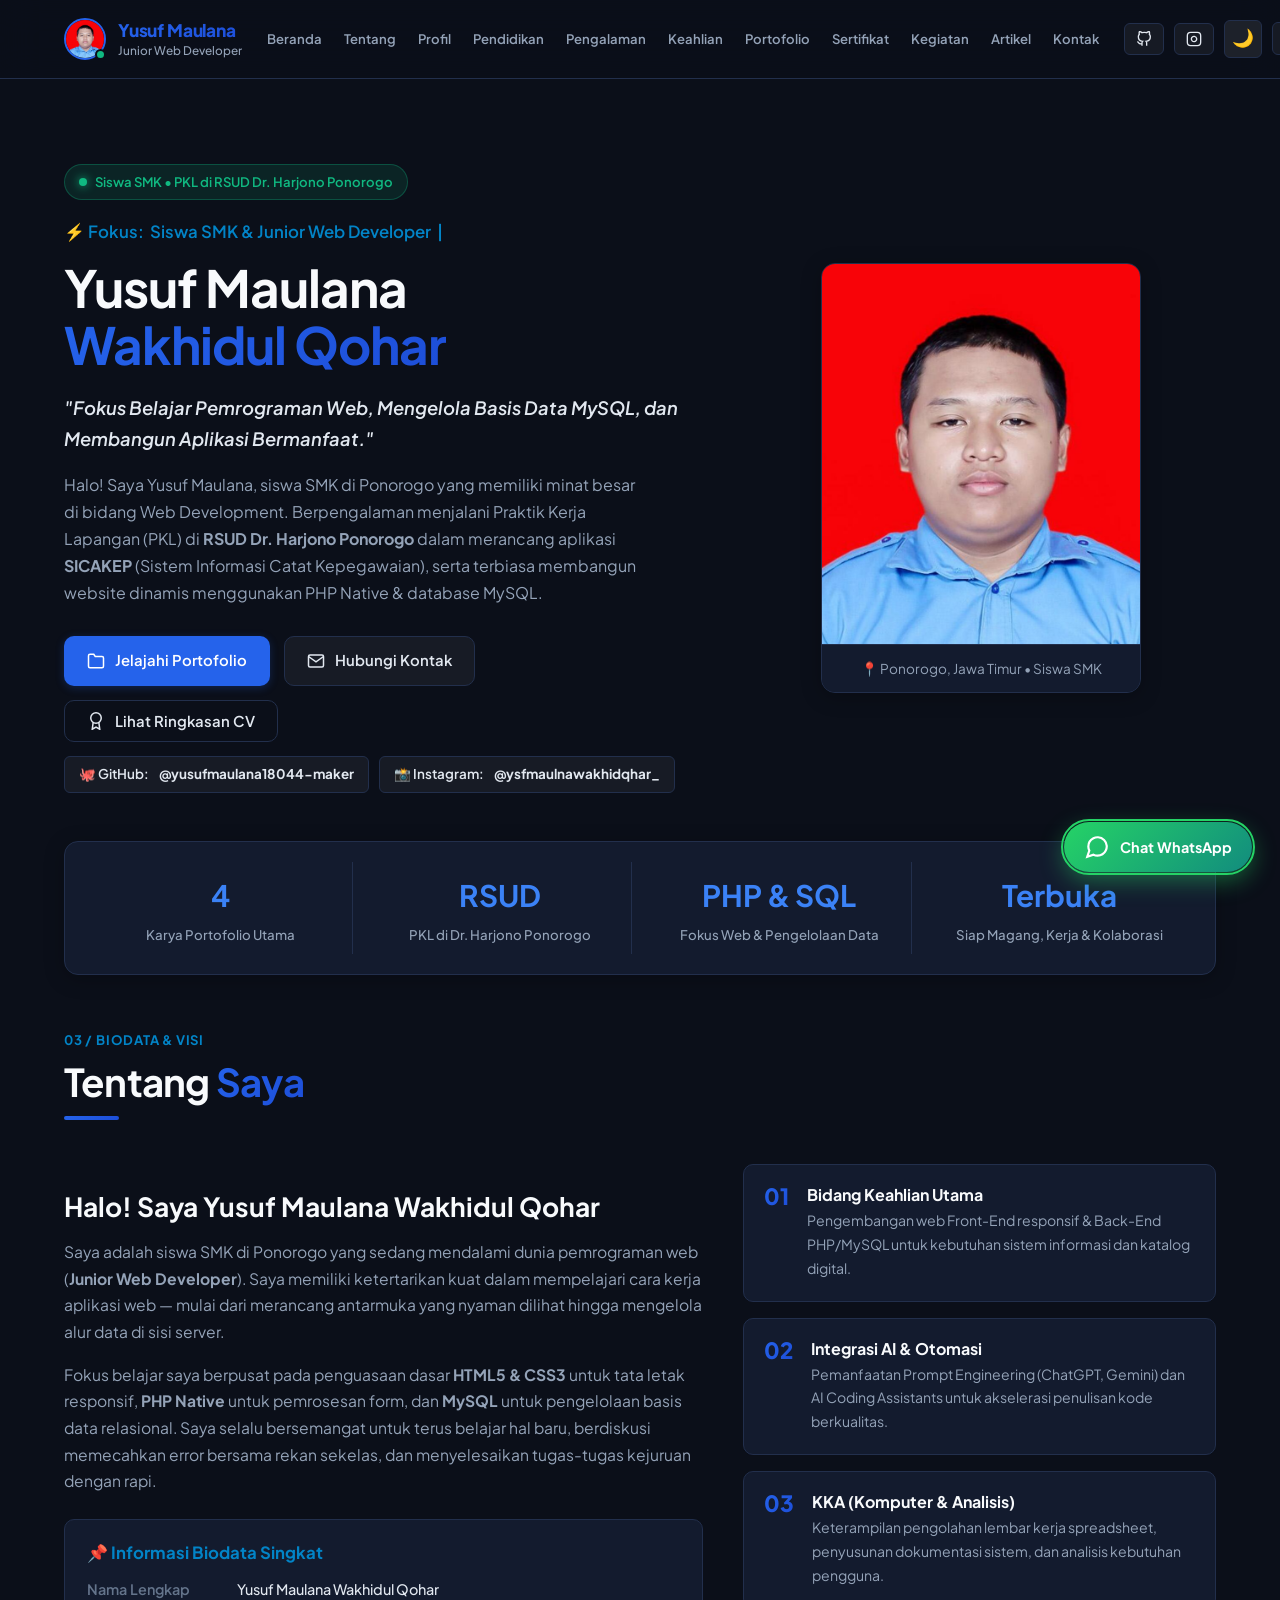
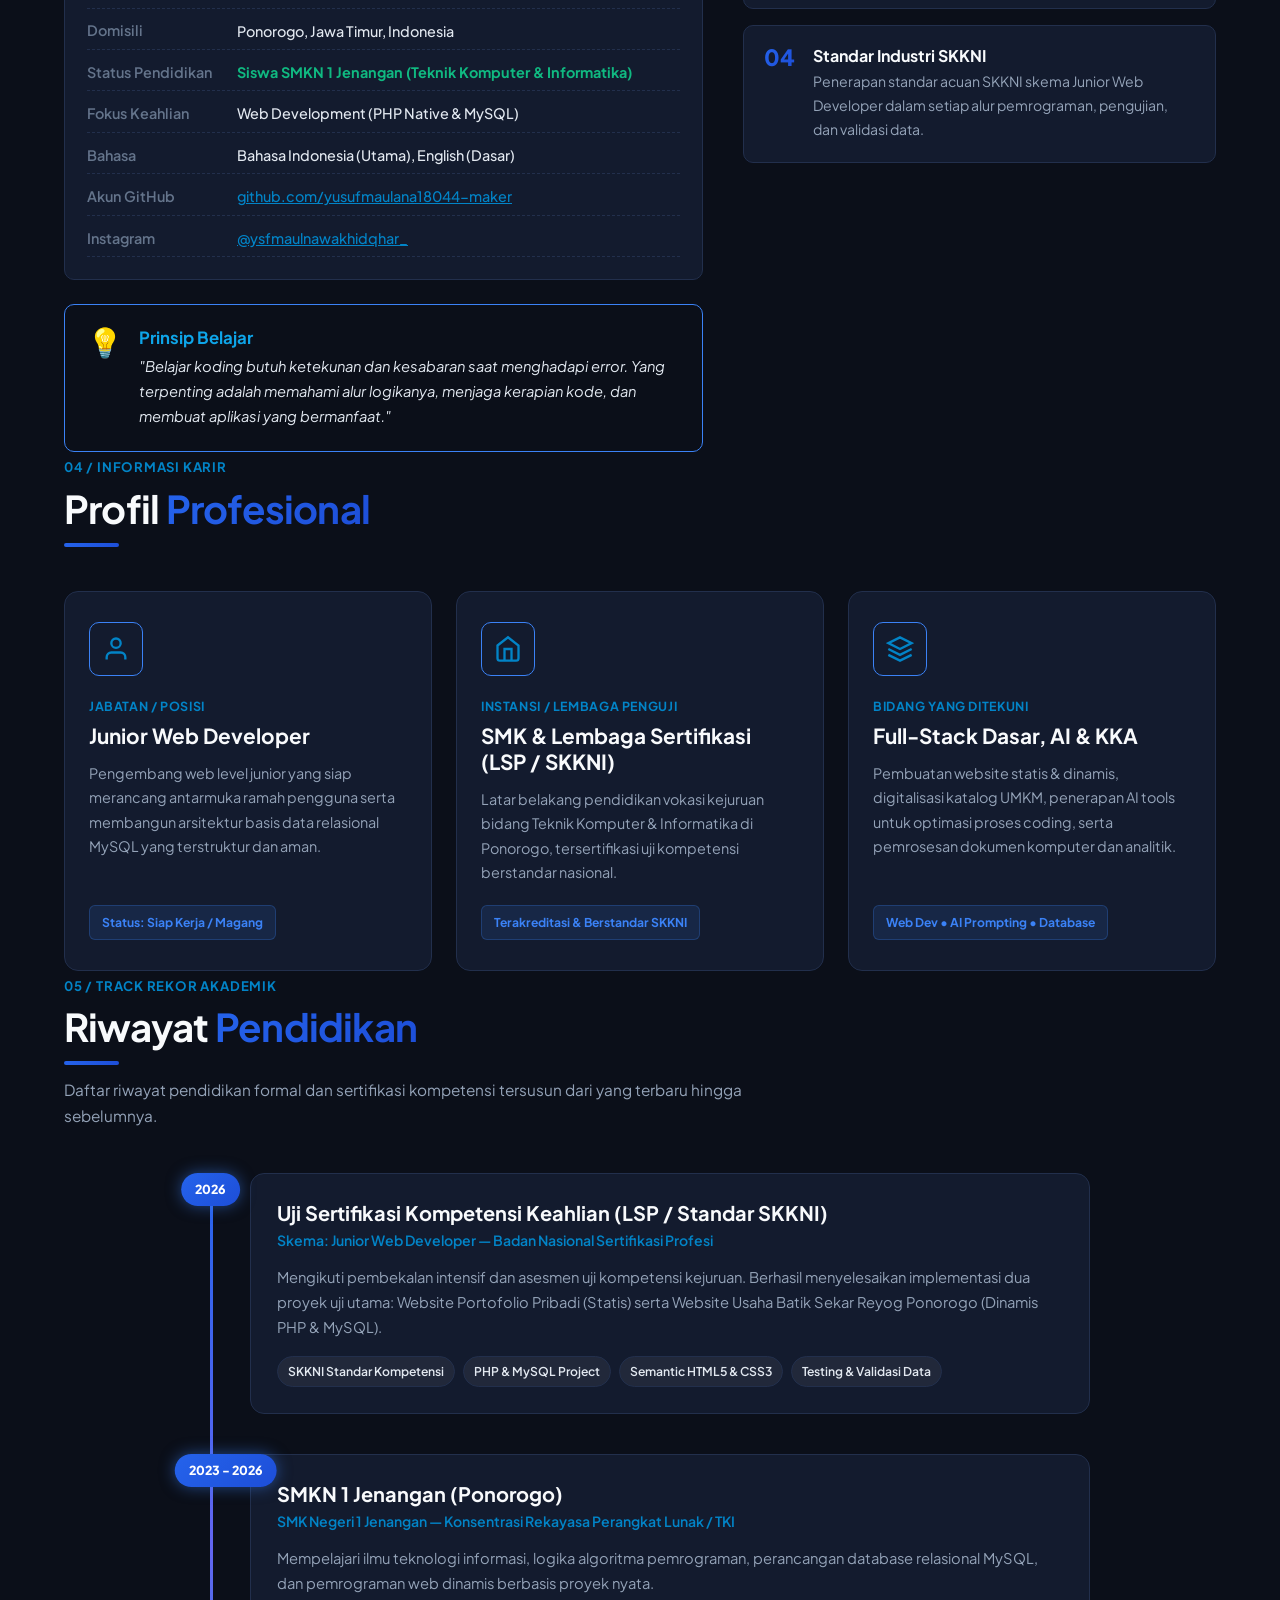
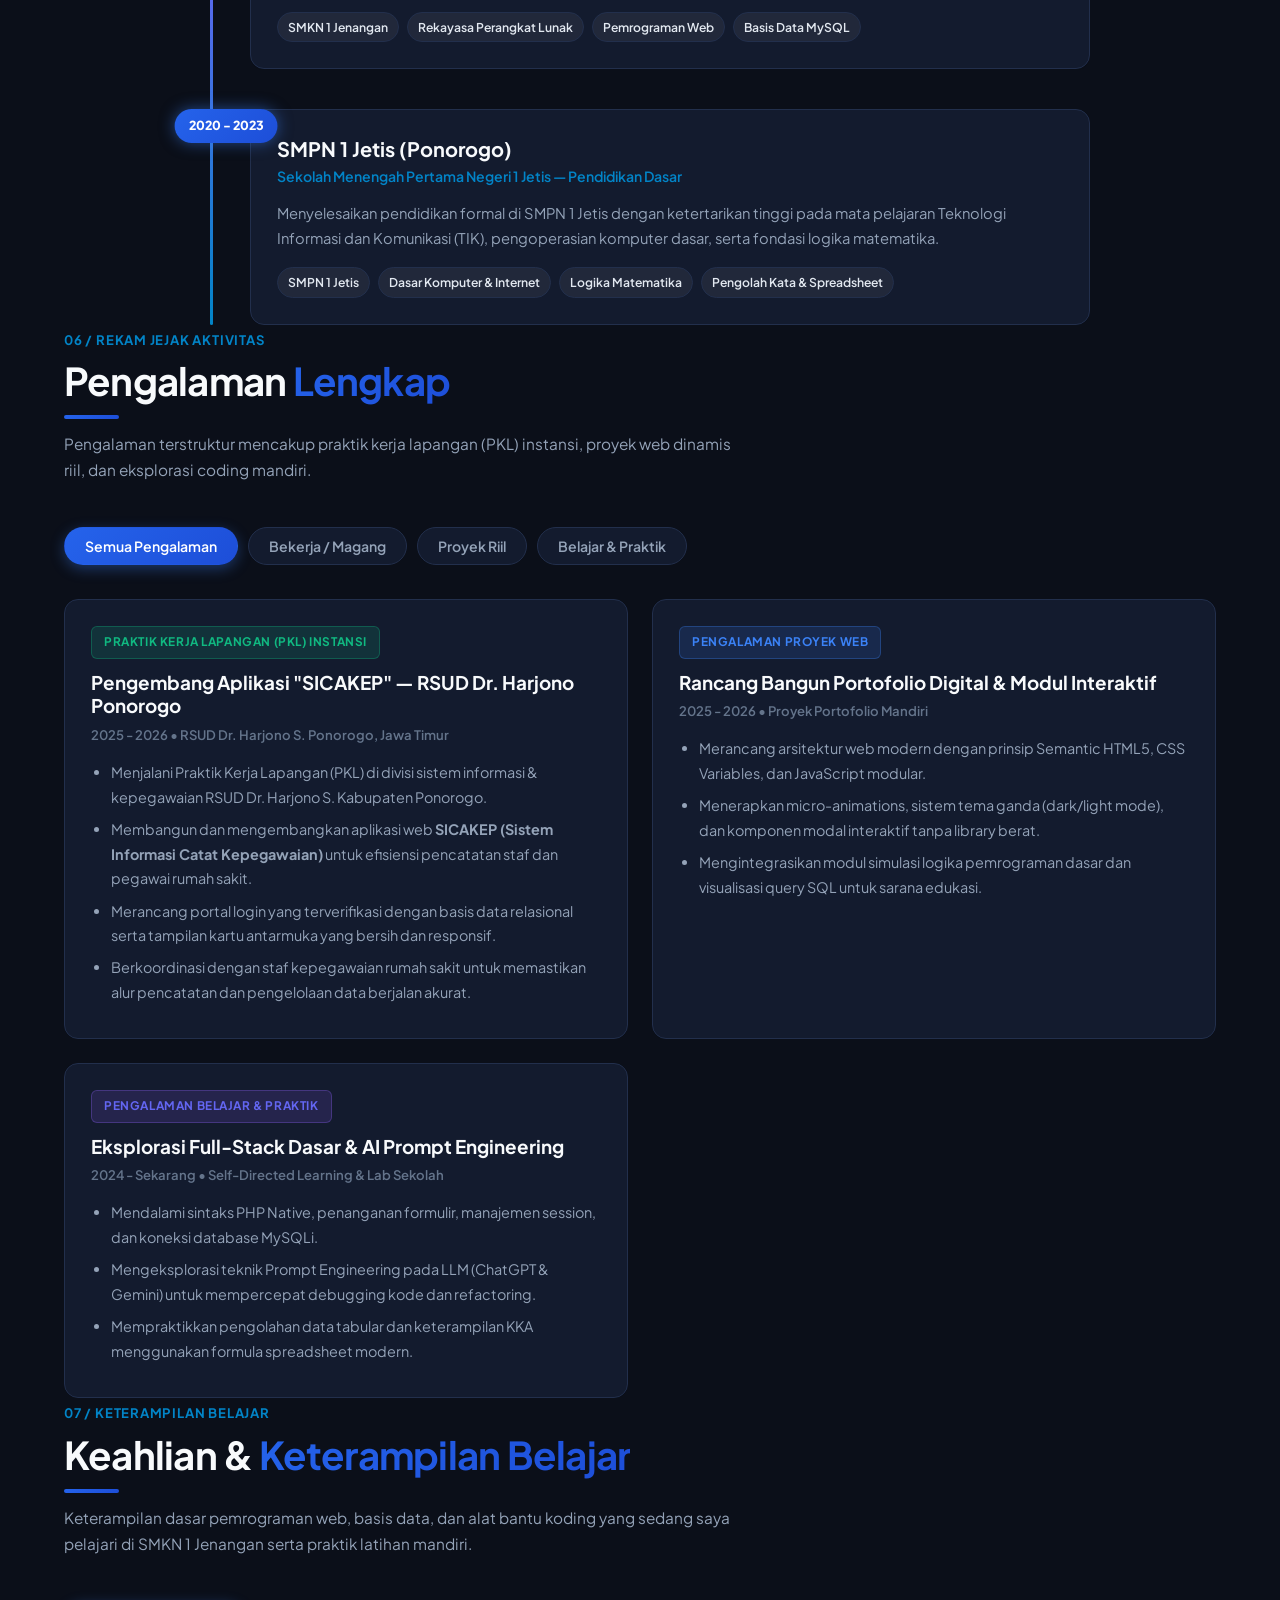
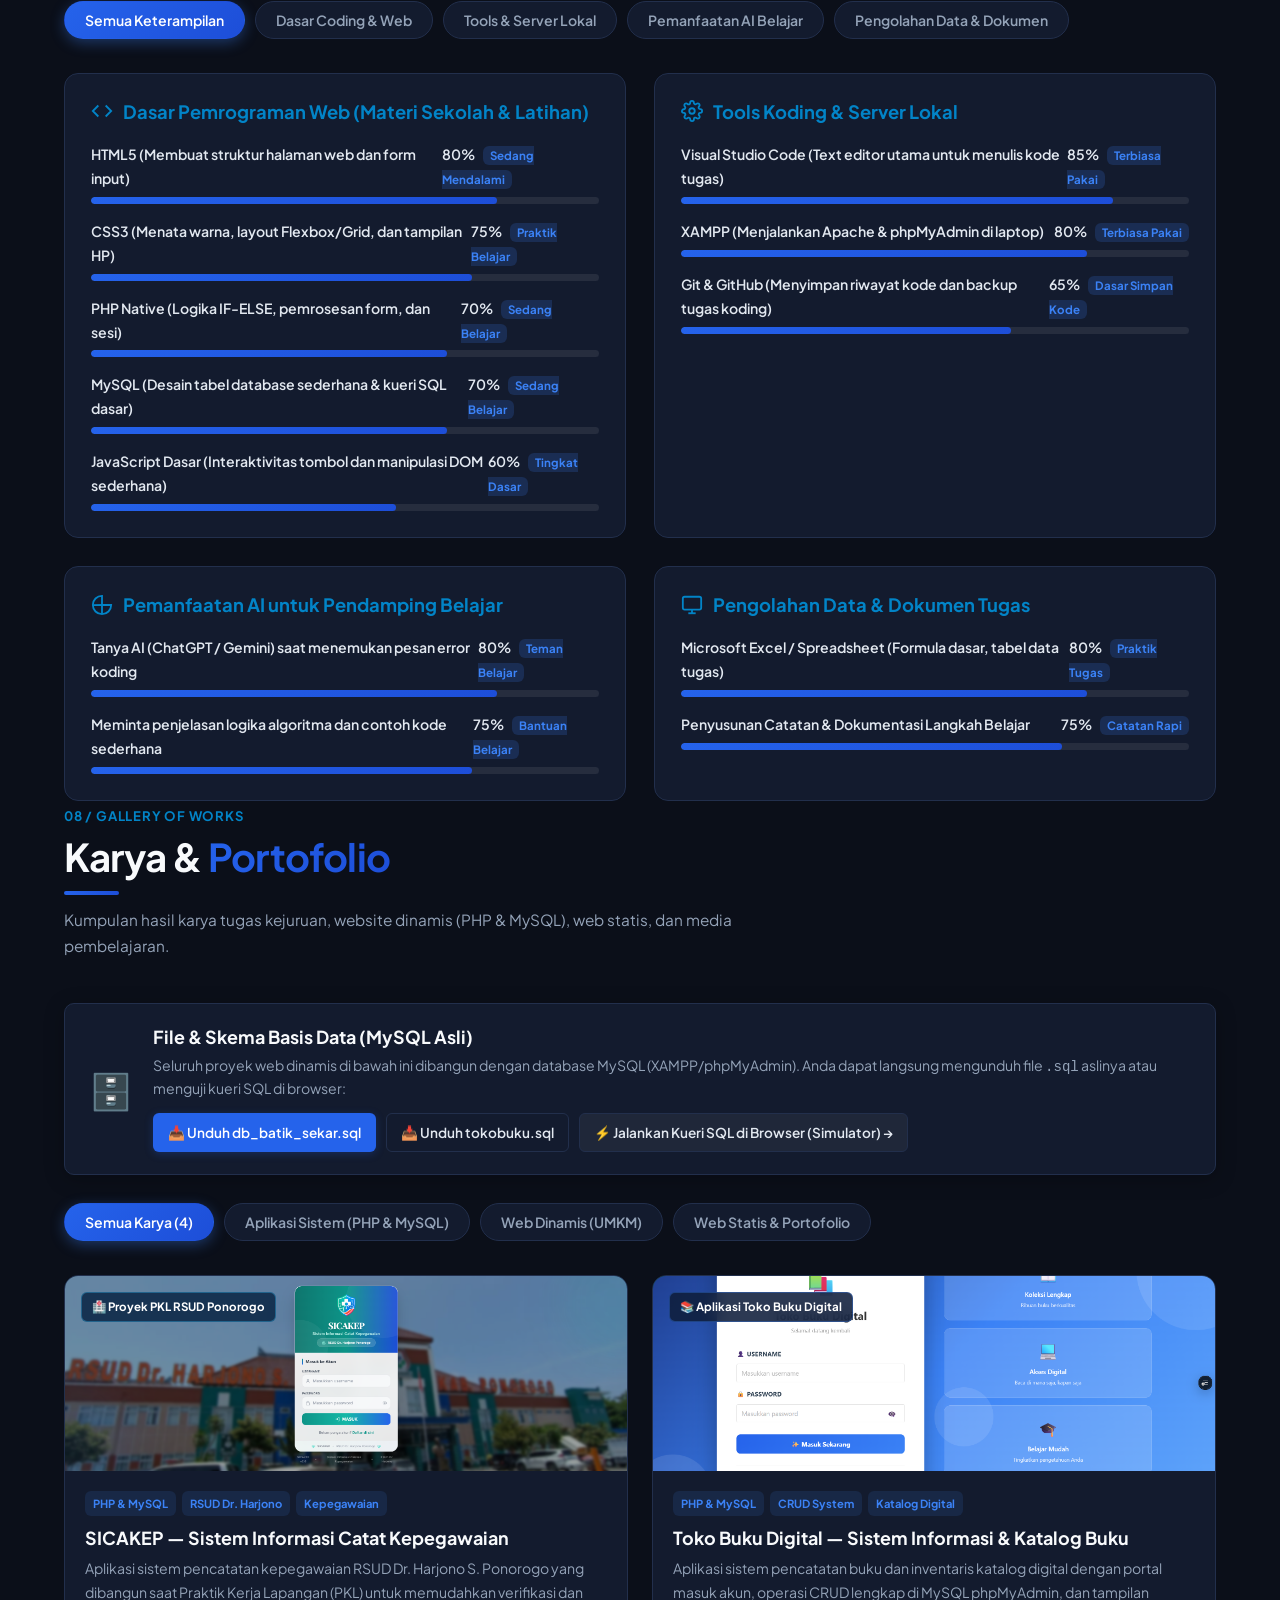
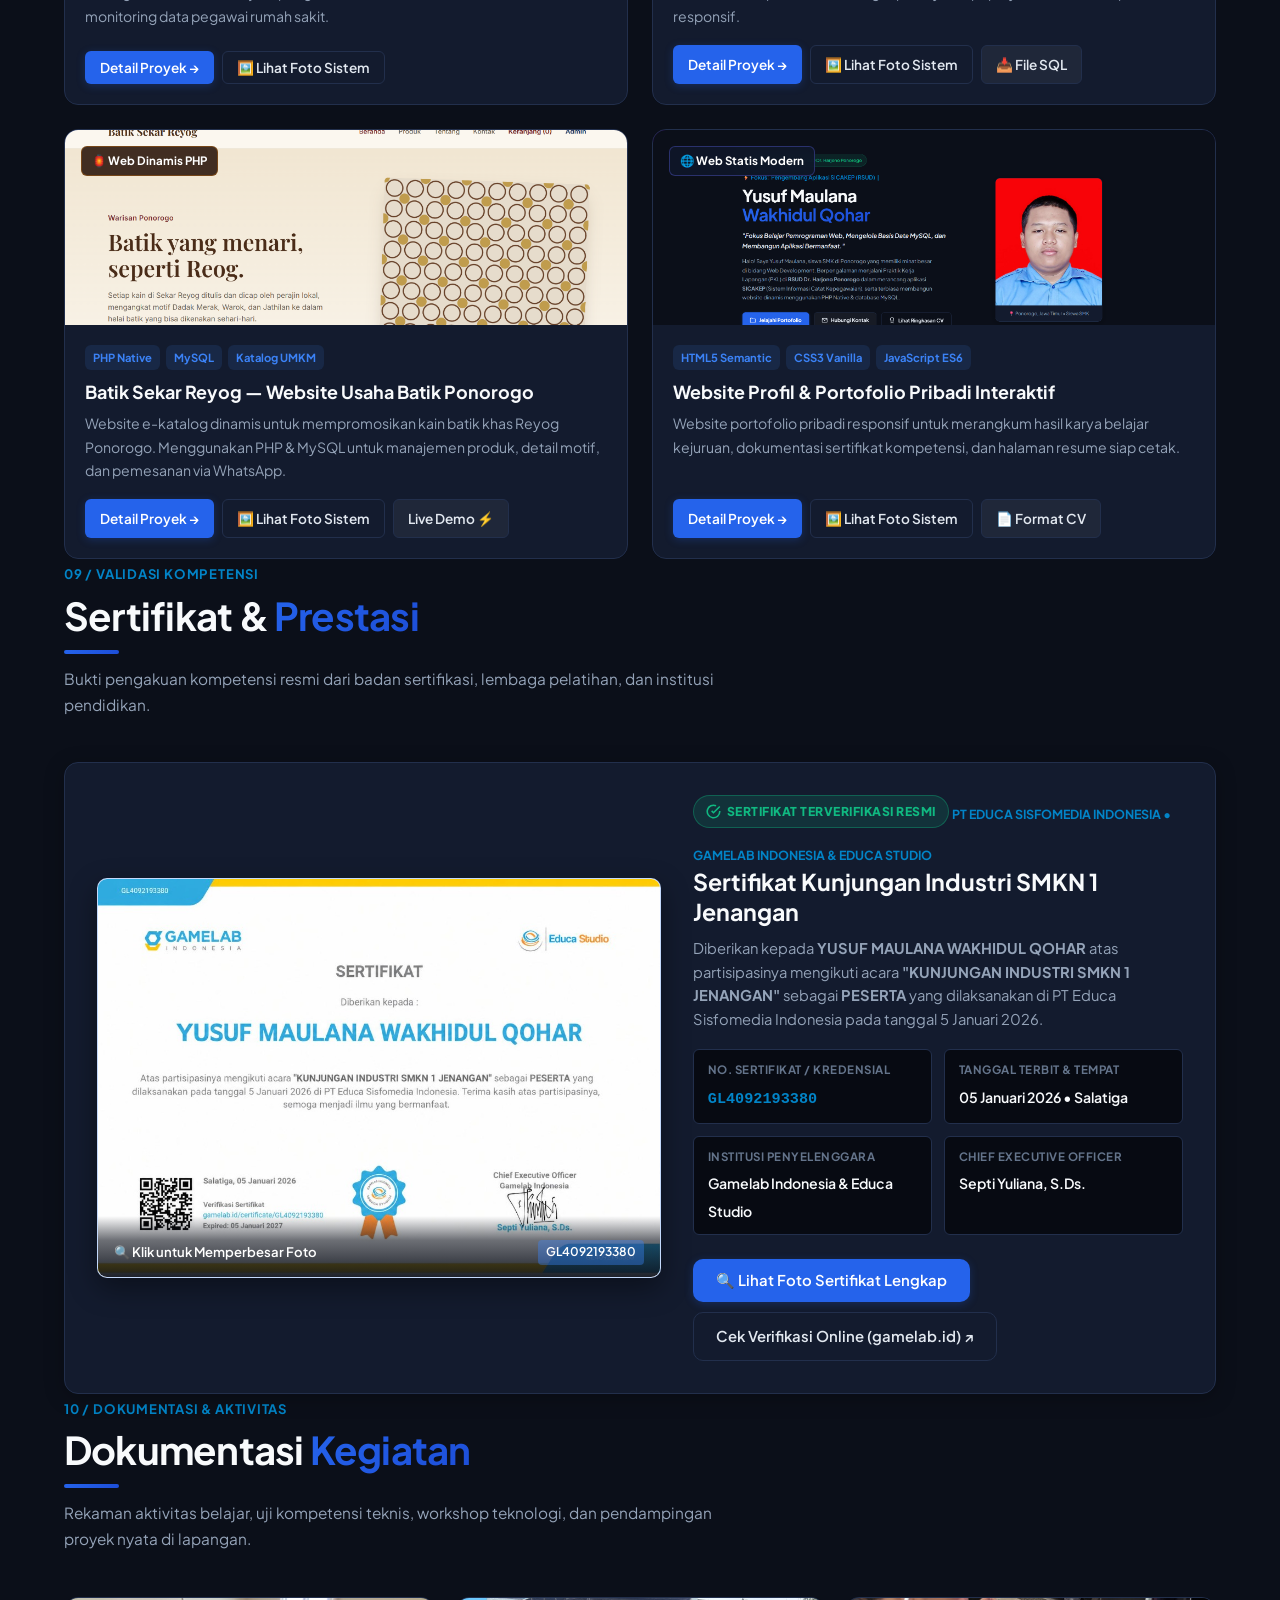
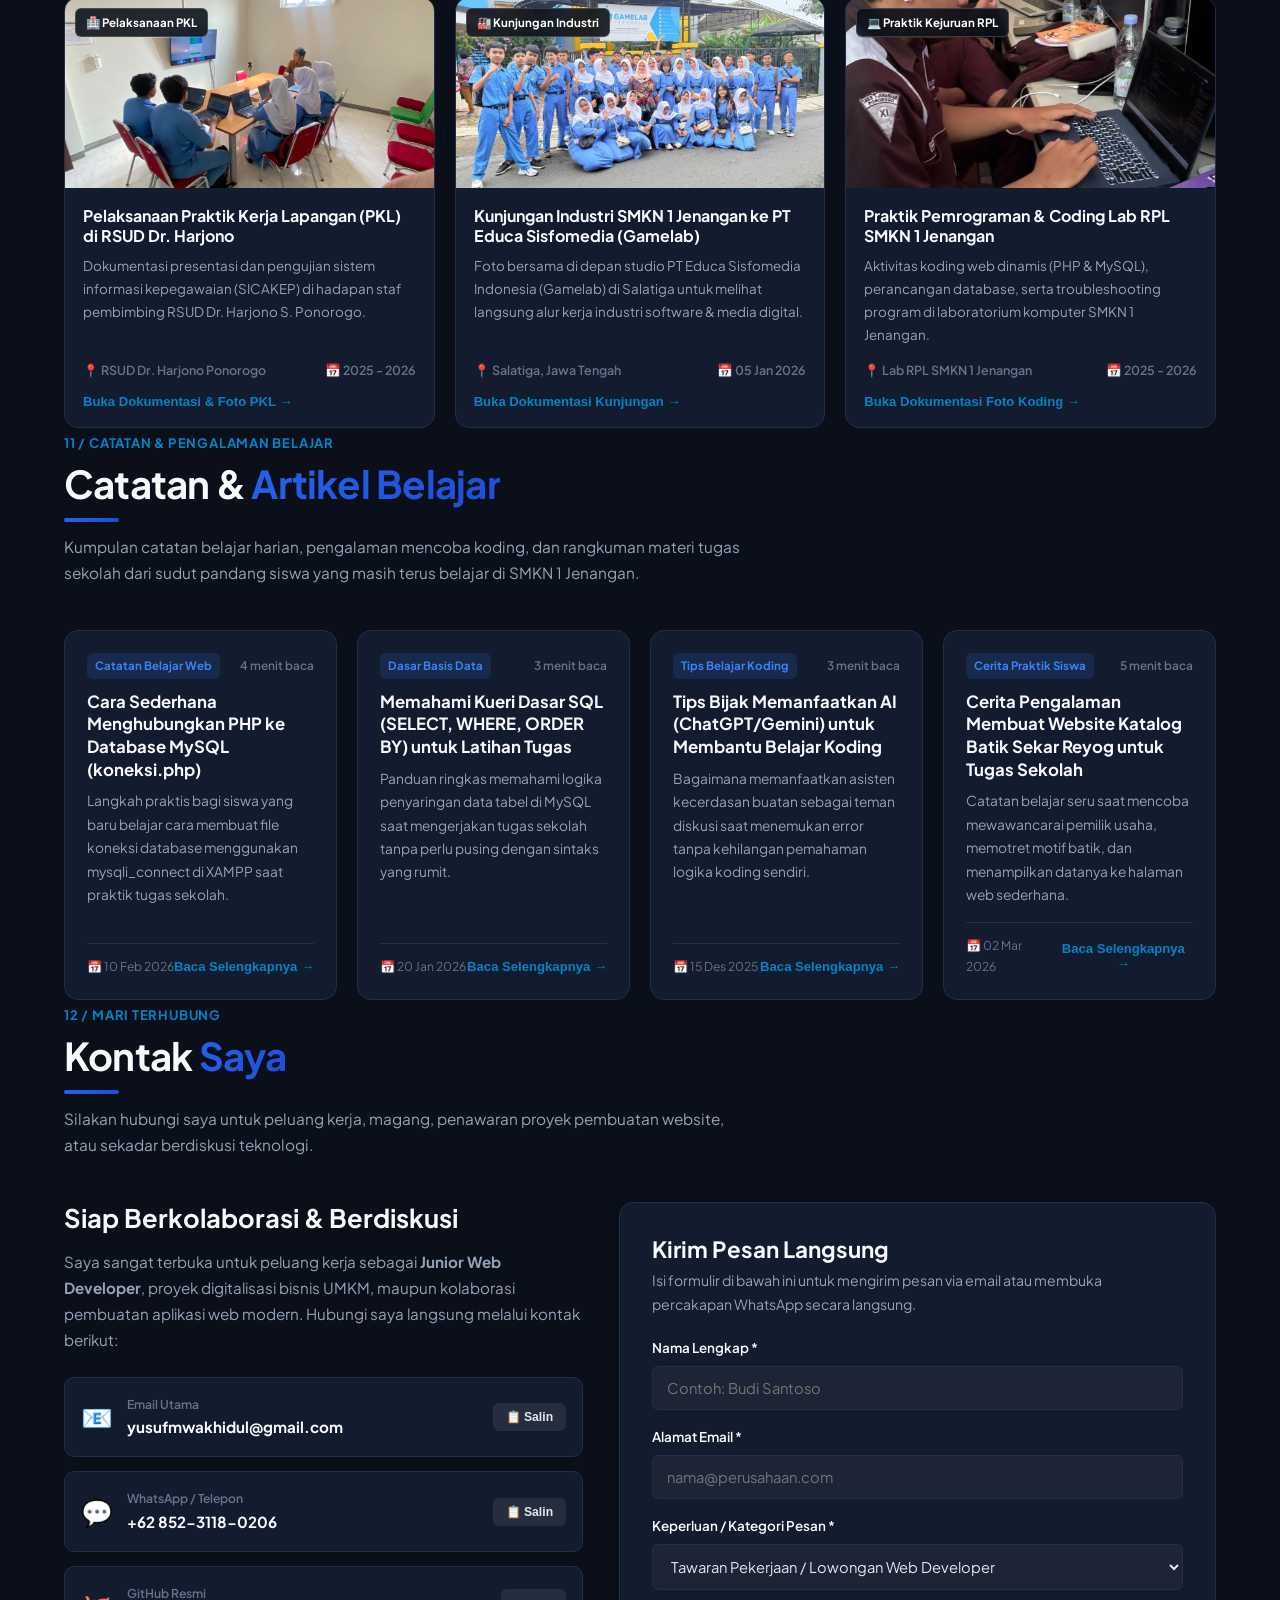
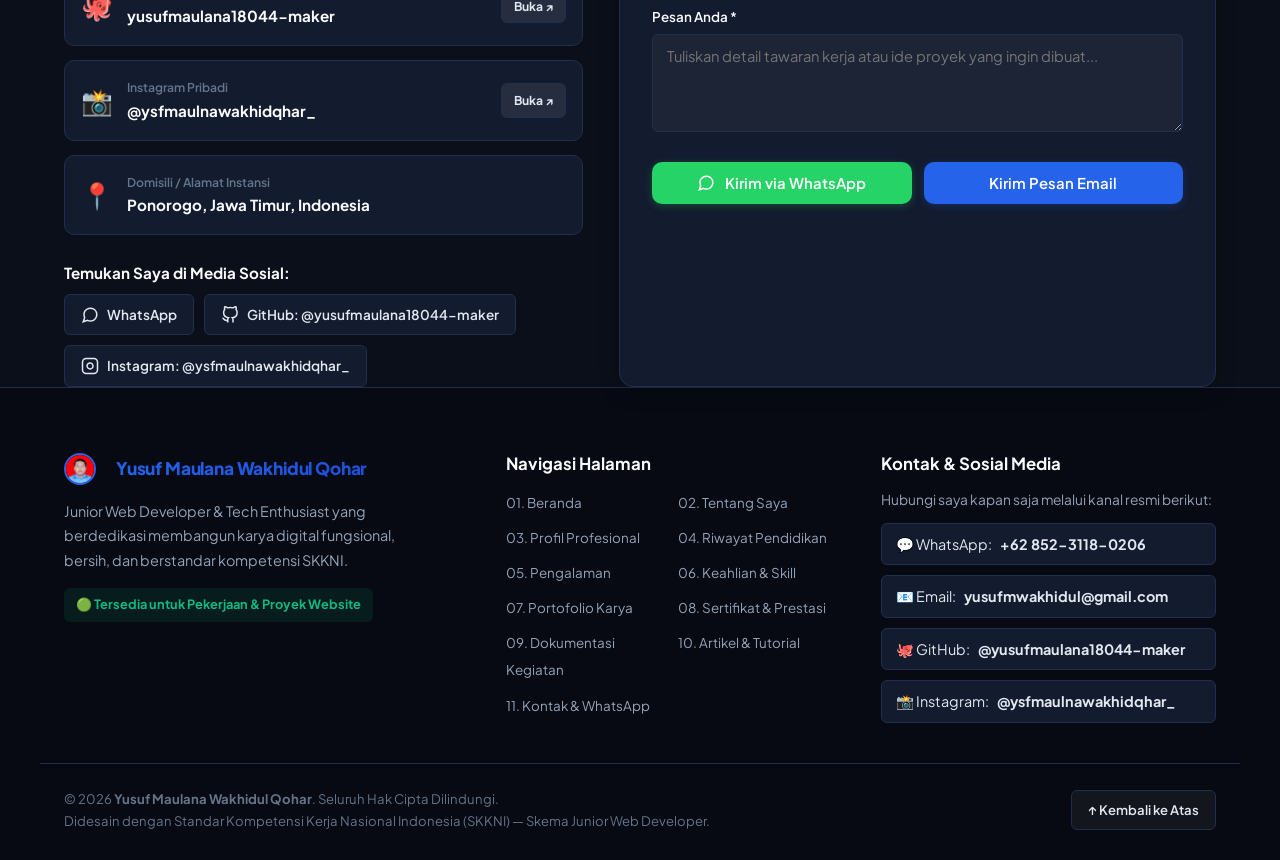
==== commit 53c360aa: "fix(interaction): validasi dan optimasi seluruh tombol interaktif, modal kegiatan, copy clipboard, d" ====
--- a/index.html
+++ b/index.html
@@ -24,7 +24,7 @@
   <link rel="stylesheet" href="css/print.css?v=4.0" media="print">
   <link rel="manifest" href="site.webmanifest">
 </head>
-<body>
+<body id="top">
 
   <!-- Scroll Reading Progress Bar -->
   <div class="scroll-progress-container">
@@ -900,7 +900,7 @@
                 <span>📍 RSUD Dr. Harjono Ponorogo</span>
                 <span>📅 2025 - 2026</span>
               </div>
-              <button class="act-modal-btn open-proj-modal" data-proj="sicakep">Buka Detail PKL &amp; SICAKEP →</button>
+              <button class="act-modal-btn" data-act="pkl-rsud">Buka Dokumentasi &amp; Foto PKL →</button>
             </div>
           </div>
 
@@ -919,7 +919,7 @@
                 <span>📍 Salatiga, Jawa Tengah</span>
                 <span>📅 05 Jan 2026</span>
               </div>
-              <button class="act-modal-btn open-cert-modal" data-cert="gamelab">Buka Bukti Sertifikat →</button>
+              <button class="act-modal-btn" data-act="gamelab-ki">Buka Dokumentasi Kunjungan →</button>
             </div>
           </div>
 
@@ -938,7 +938,7 @@
                 <span>📍 Lab RPL SMKN 1 Jenangan</span>
                 <span>📅 2025 - 2026</span>
               </div>
-              <a href="#portofolio" class="act-modal-btn" style="text-decoration:none; display:inline-flex; align-items:center; gap:4px;">Lihat Hasil Portofolio →</a>
+              <button class="act-modal-btn" data-act="coding-rpl">Buka Dokumentasi Foto Koding →</button>
             </div>
           </div>
         </div>
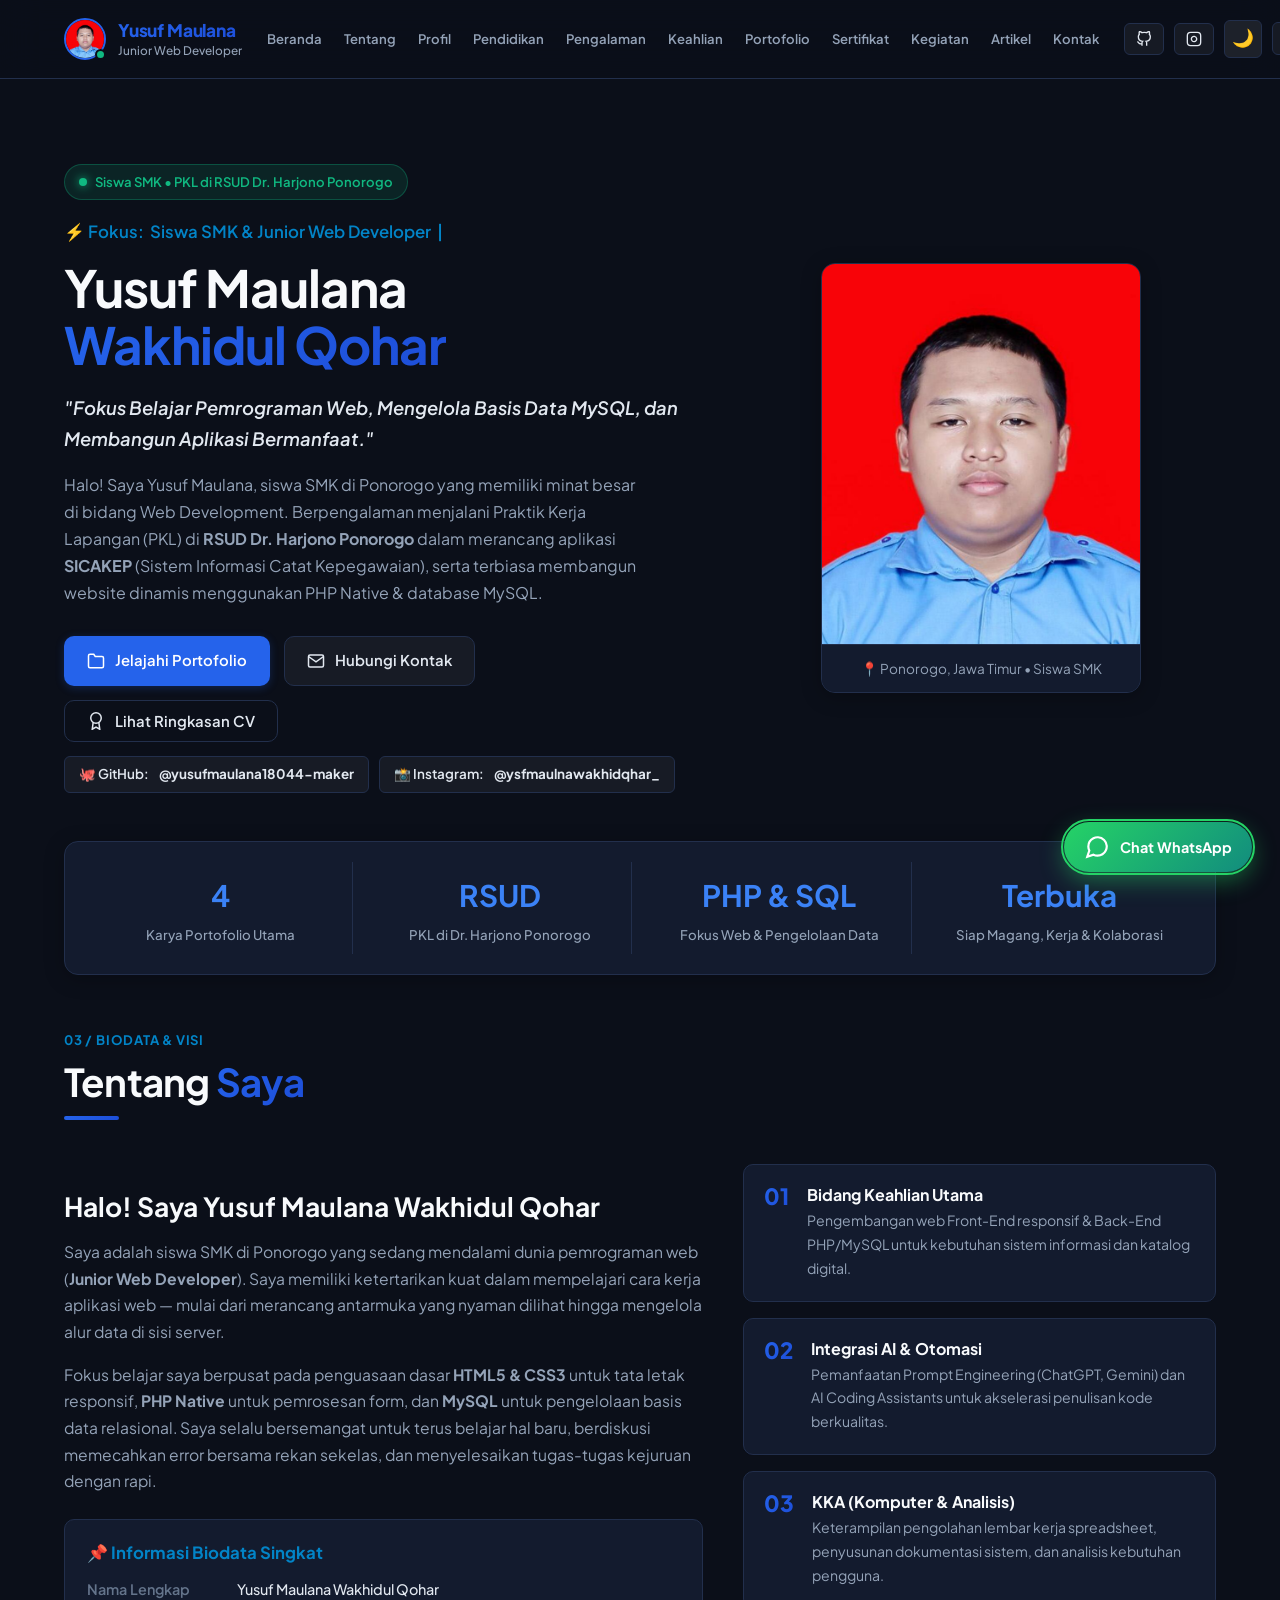
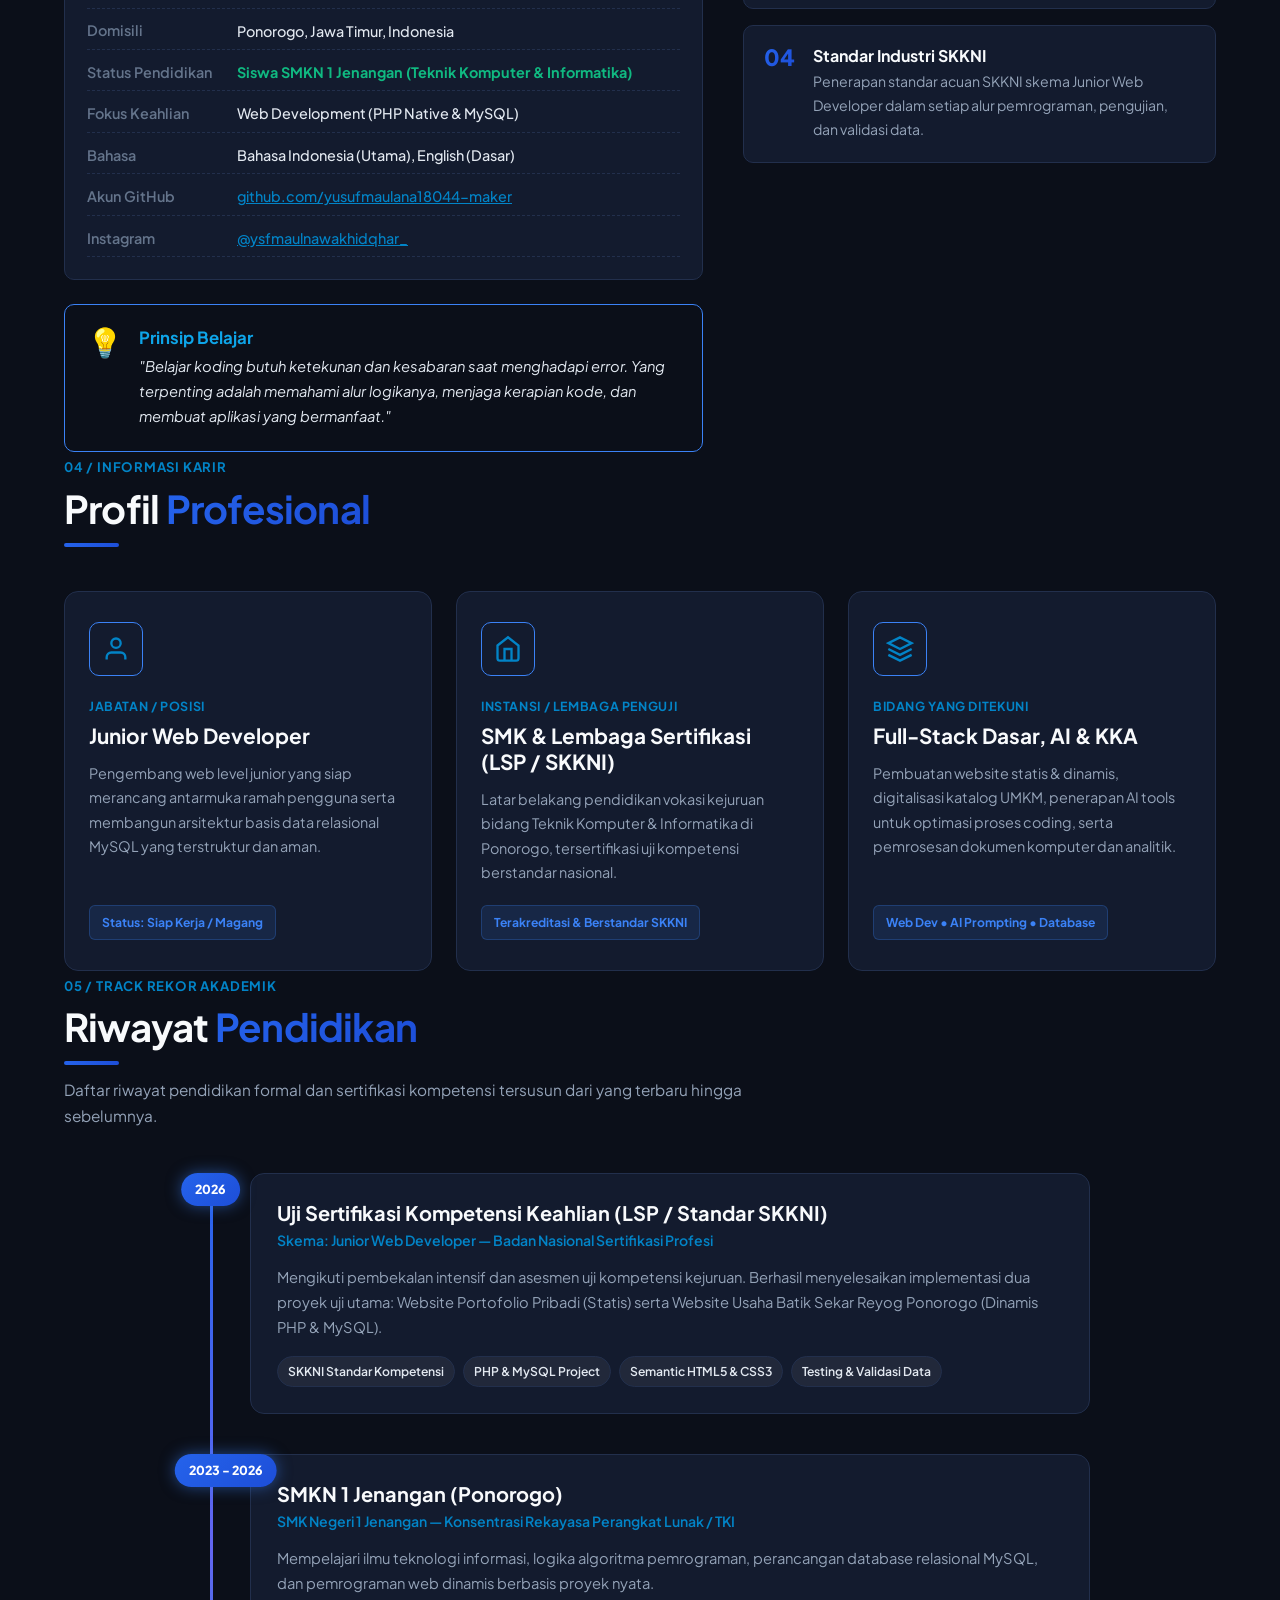
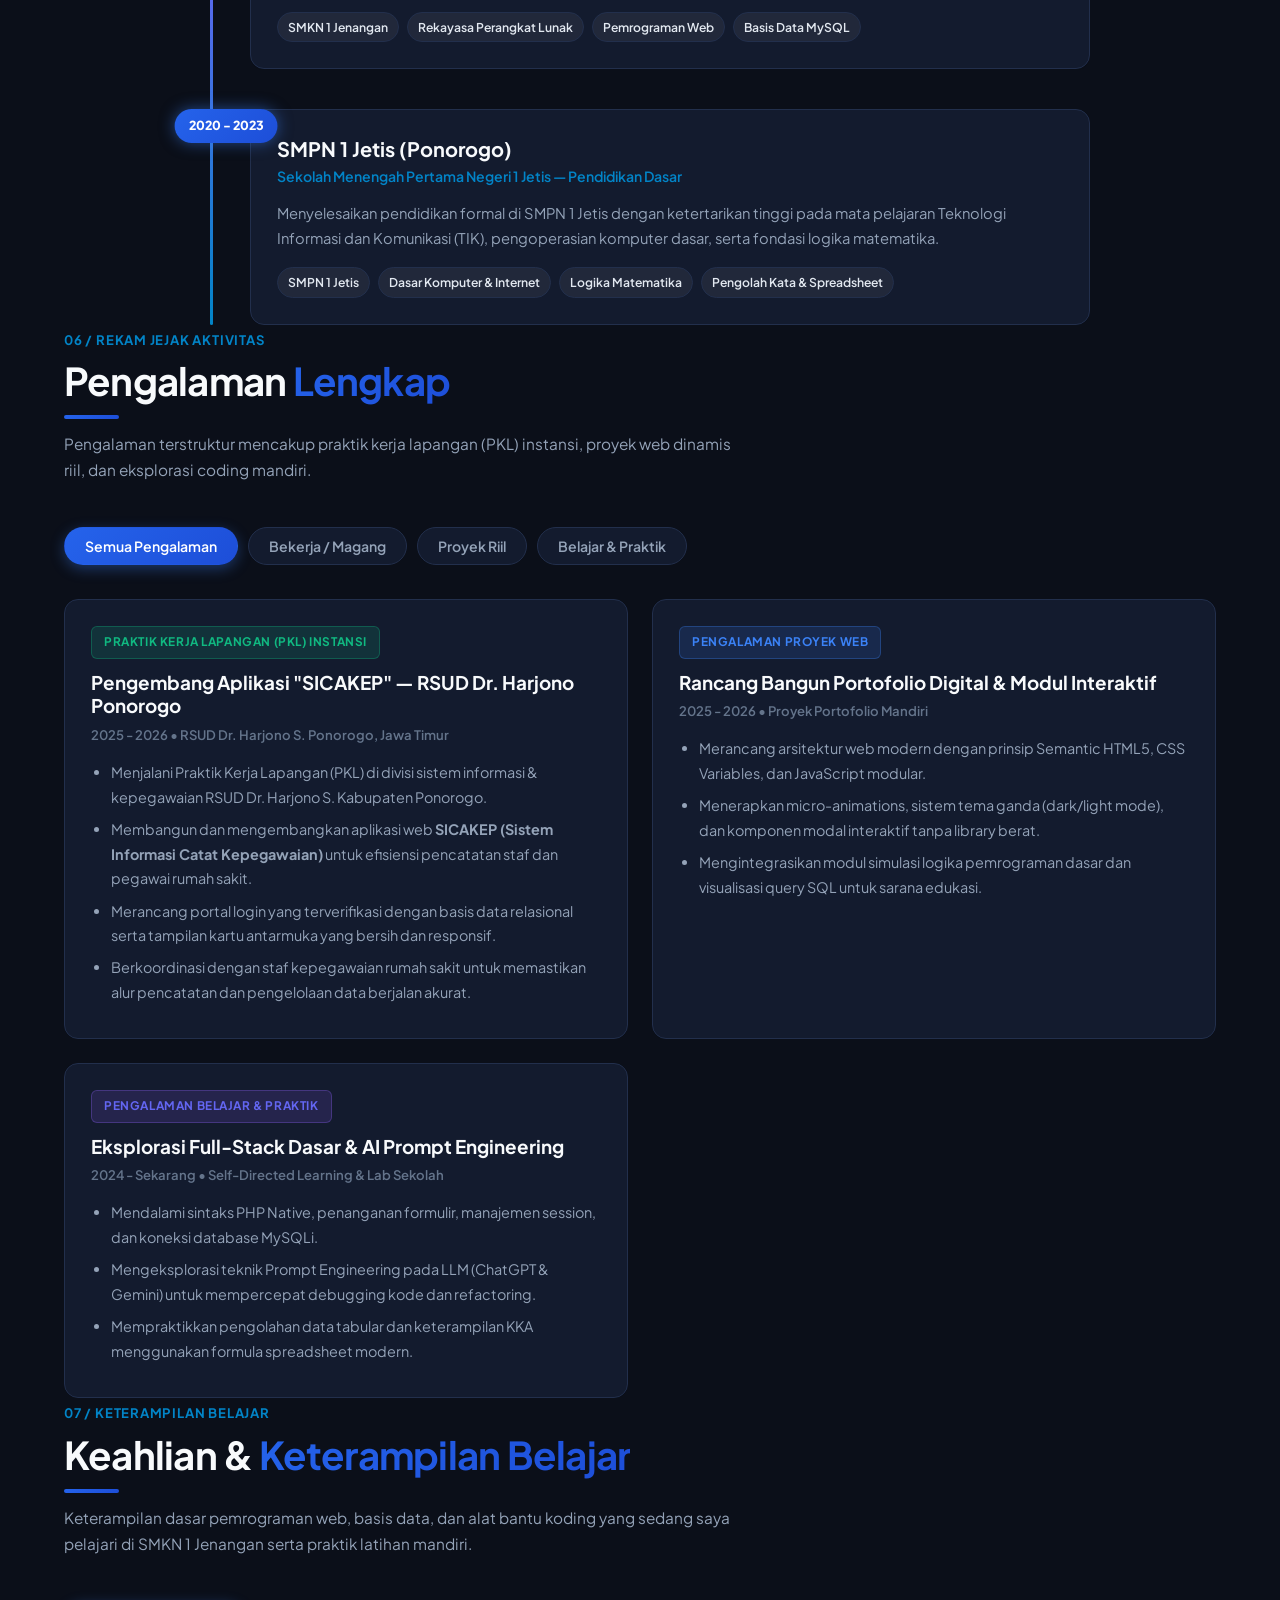
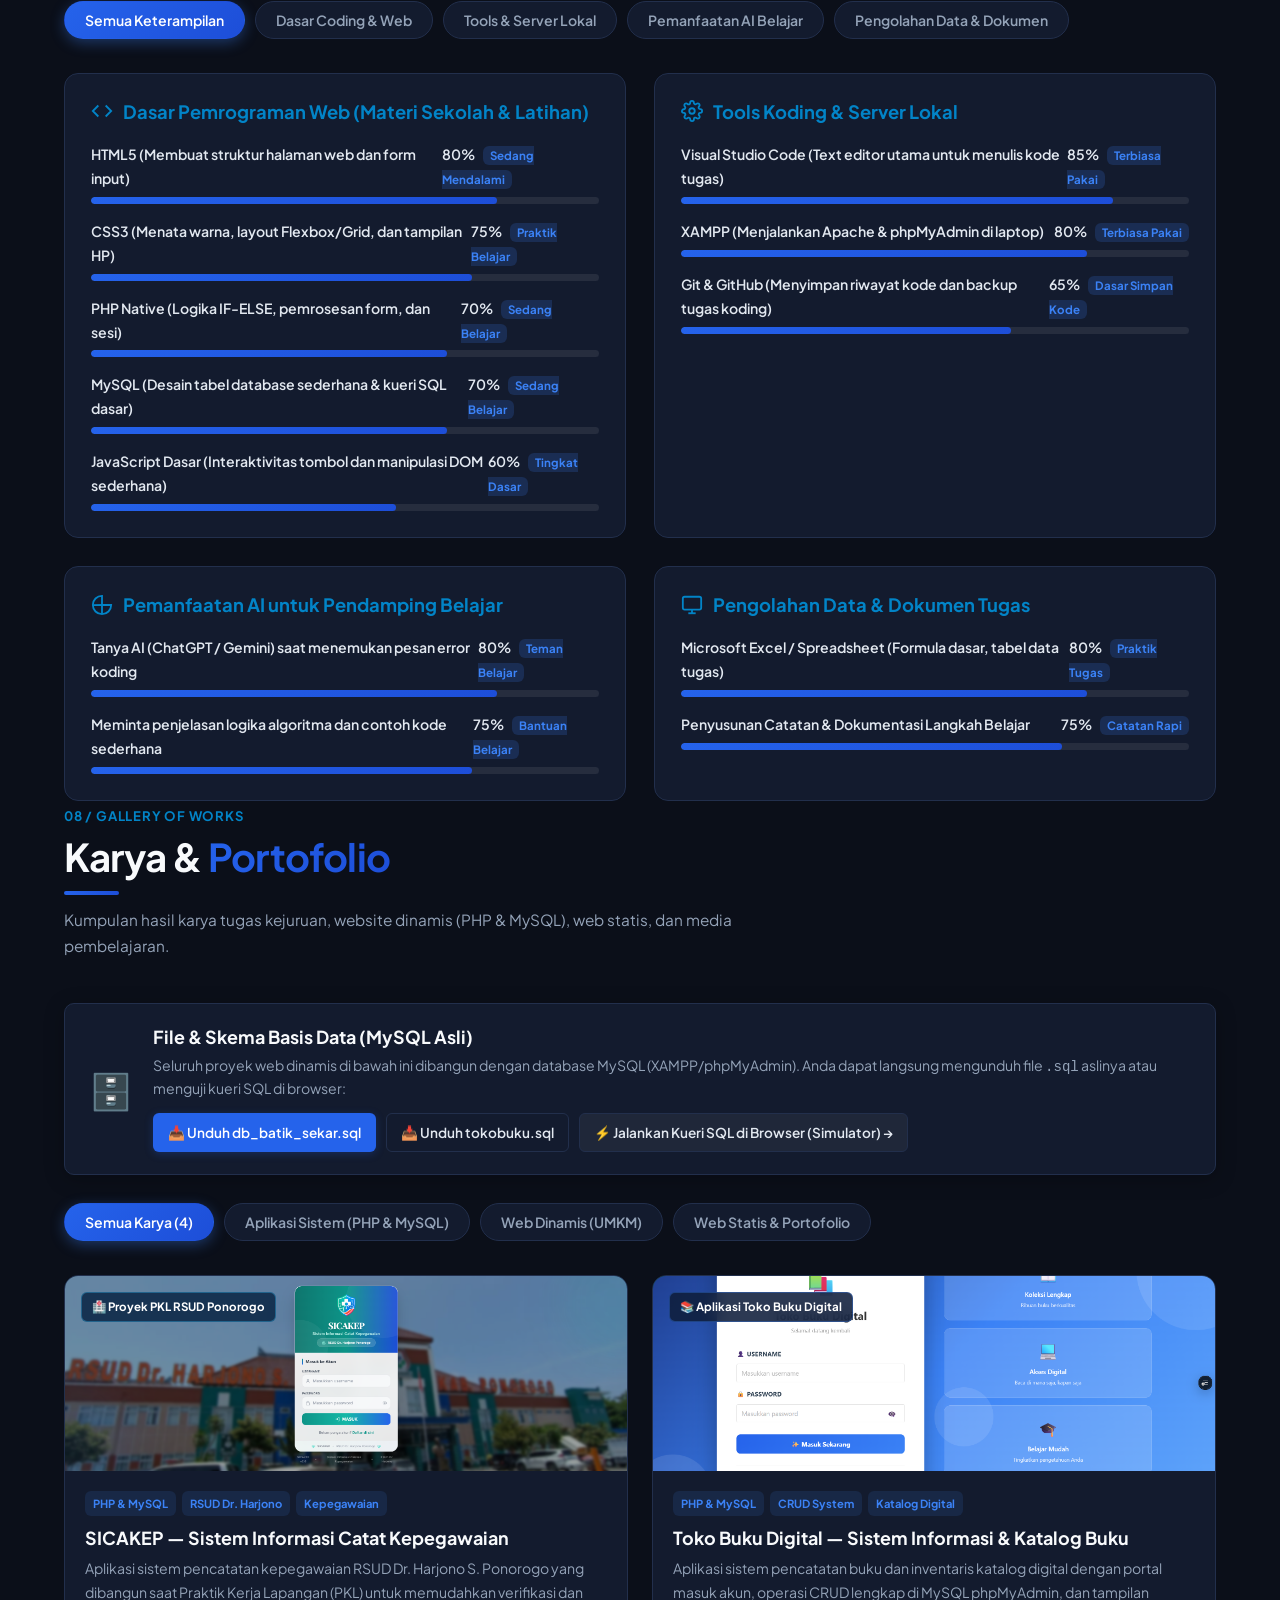
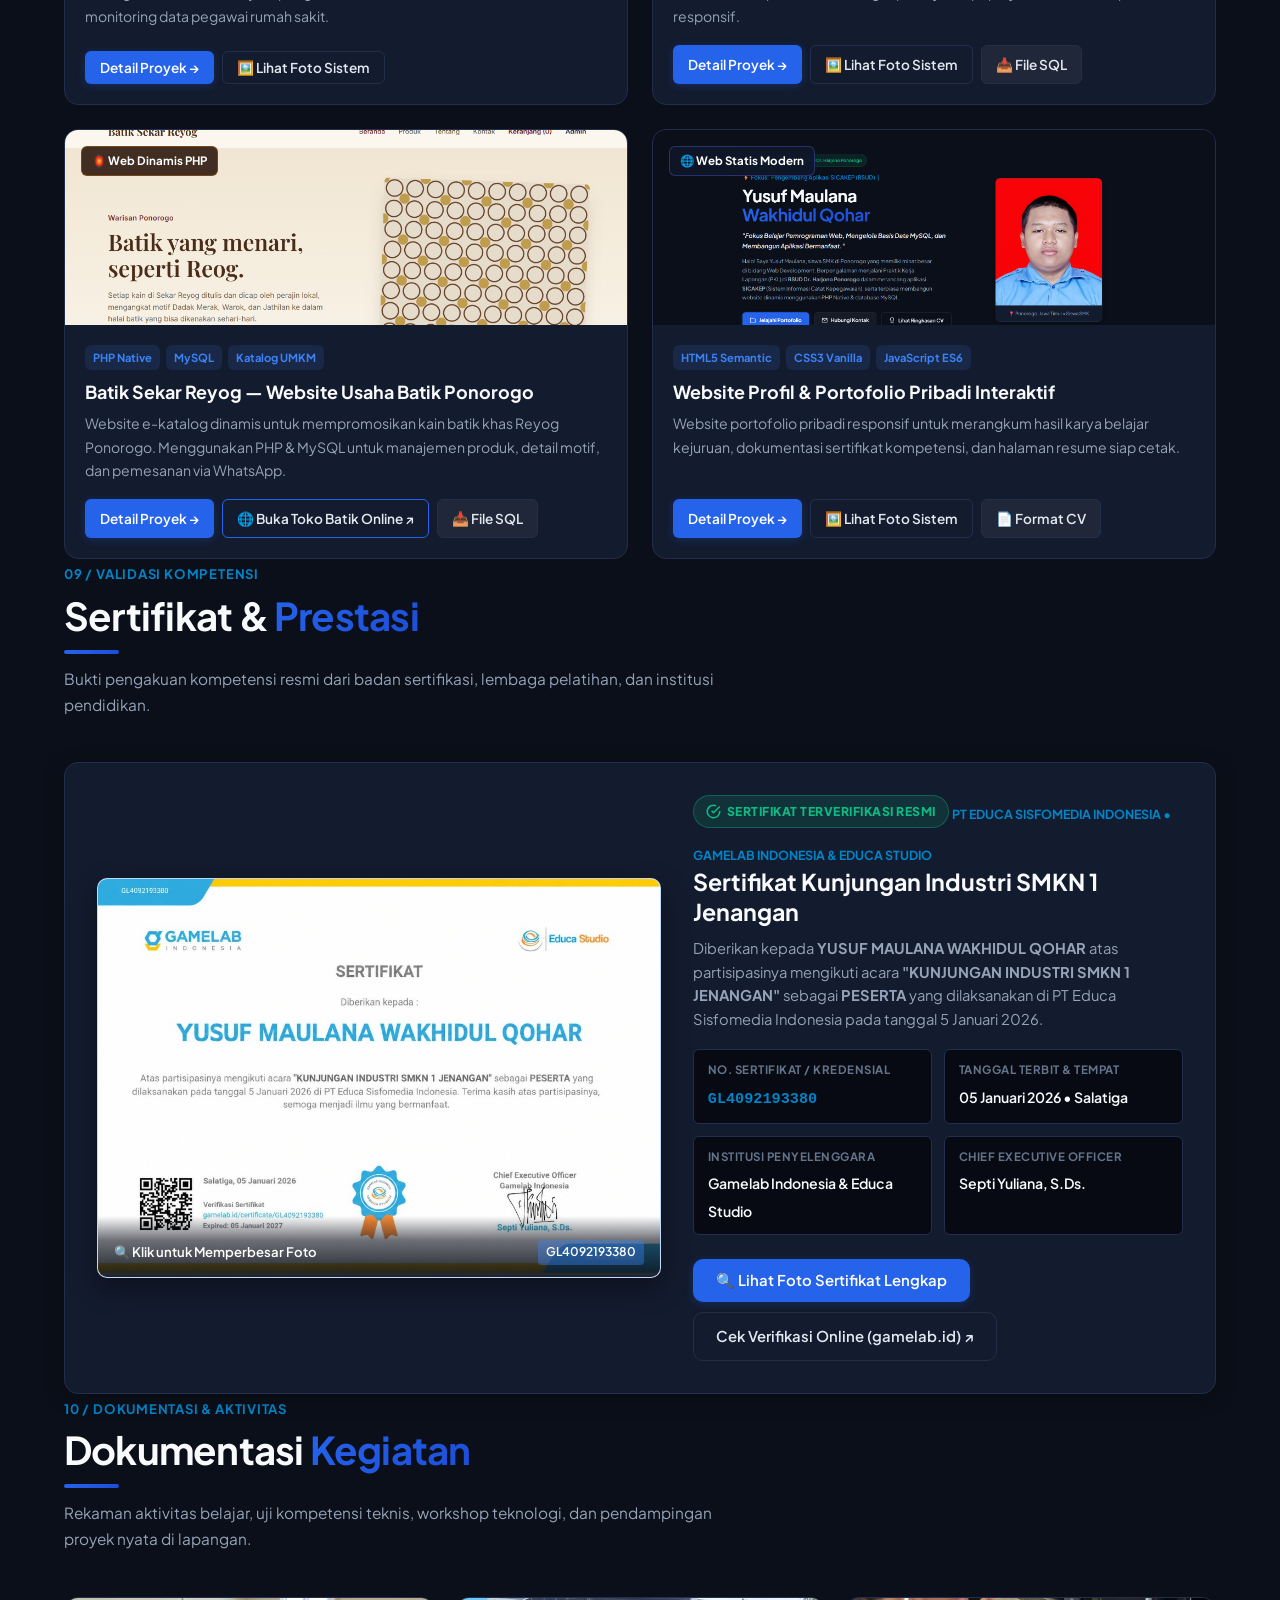
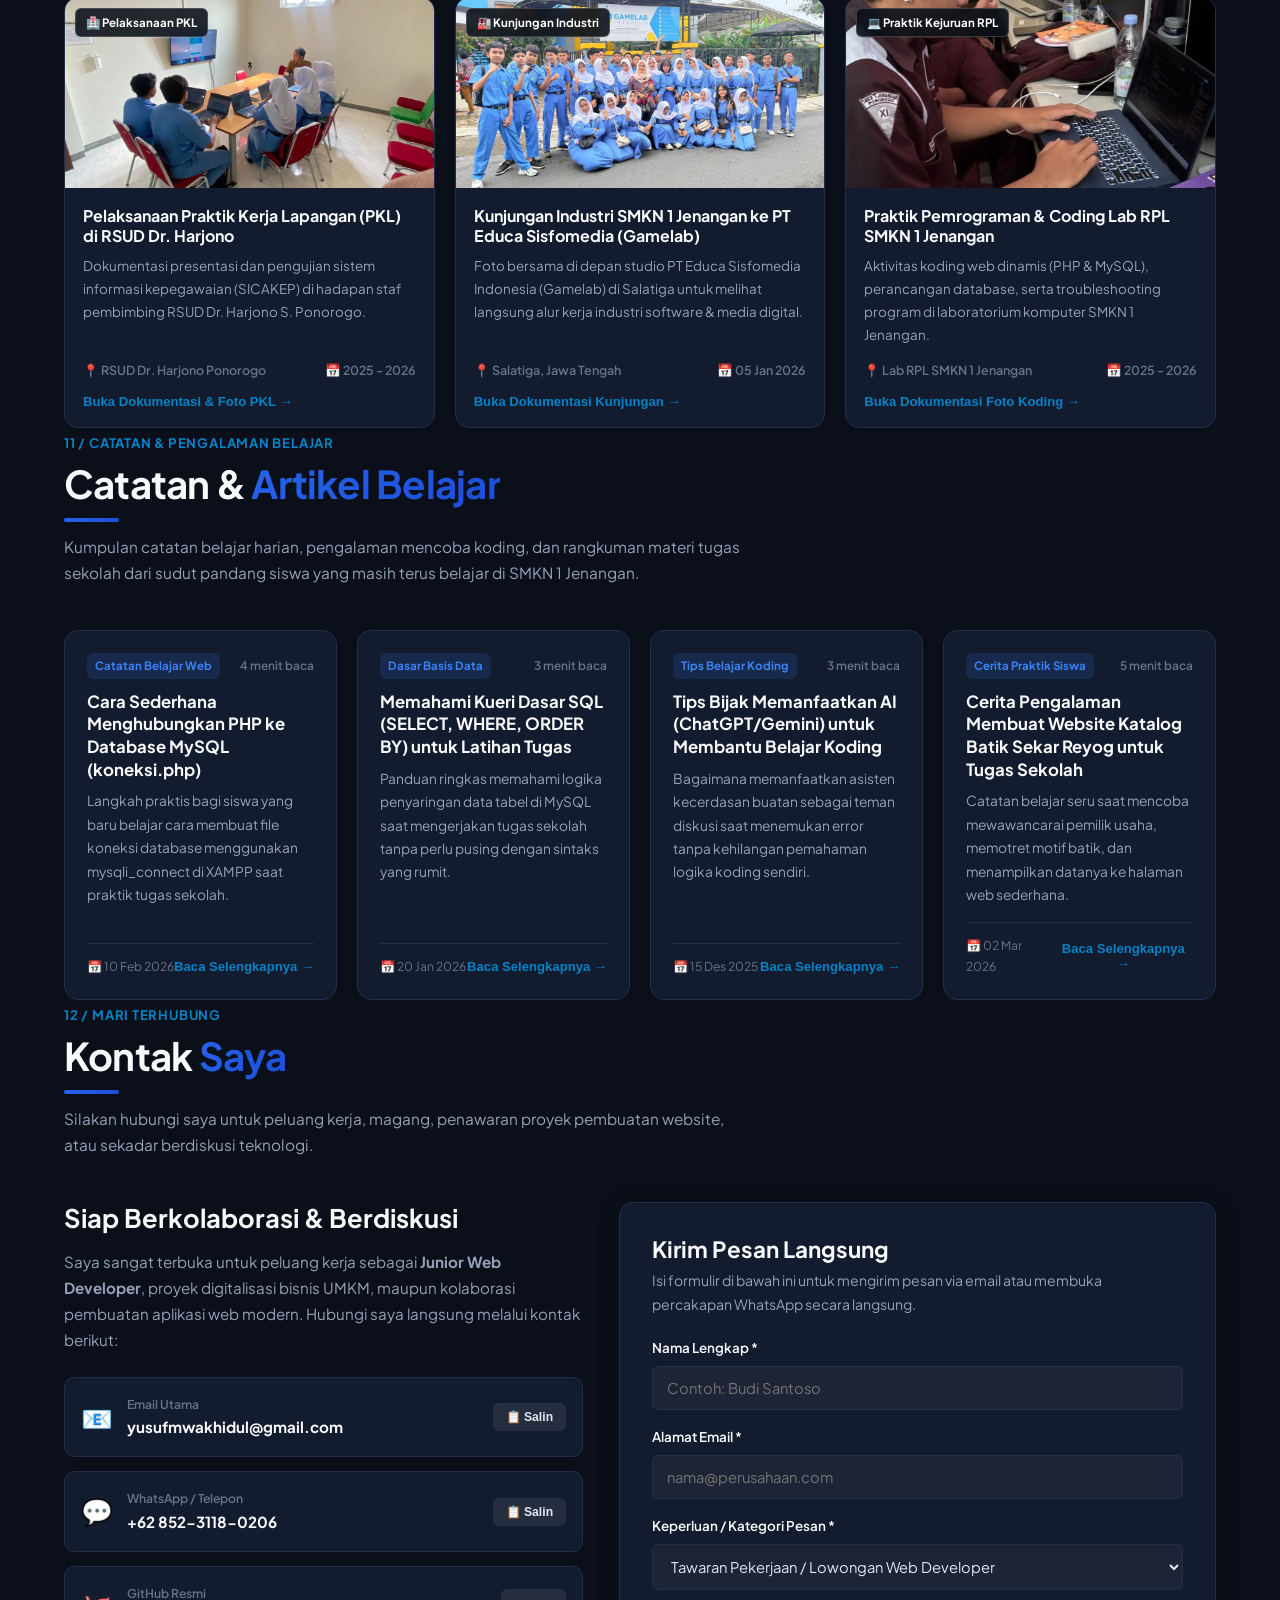
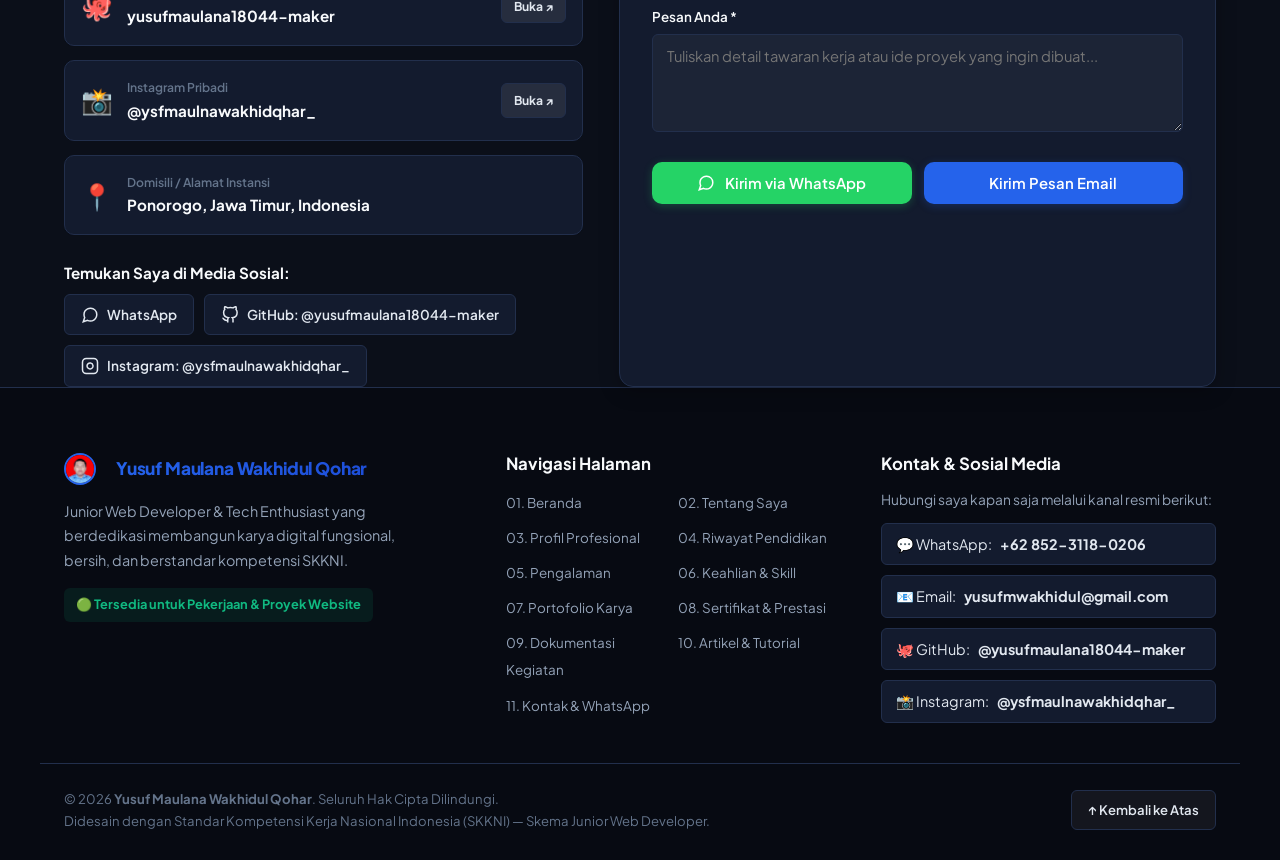
==== commit 7dd23a73: "feat(batik): tambahkan link live website toko batik sekar reyog https://tokobatiksekarreyog.freepage" ====
--- a/index.html
+++ b/index.html
@@ -761,11 +761,11 @@
                 <button class="btn btn-sm btn-primary open-proj-modal" data-proj="batik">
                   Detail Proyek →
                 </button>
-                <button class="btn btn-sm btn-outline open-proj-modal" data-proj="batik">
-                  🖼️ Lihat Foto Sistem
-                </button>
-                <a href="katalog-batik.html" class="btn btn-sm btn-ghost">
-                  Live Demo ⚡
+                <a href="https://tokobatiksekarreyog.freepage.cc/index.php" target="_blank" rel="noopener" class="btn btn-sm btn-outline" style="border-color: var(--primary); color: var(--primary-light); font-weight: 600;">
+                  🌐 Buka Toko Batik Online ↗
+                </a>
+                <a href="database/db_batik_sekar.sql" download class="btn btn-sm btn-ghost" title="Unduh Skema Database MySQL">
+                  📥 File SQL
                 </a>
               </div>
             </div>
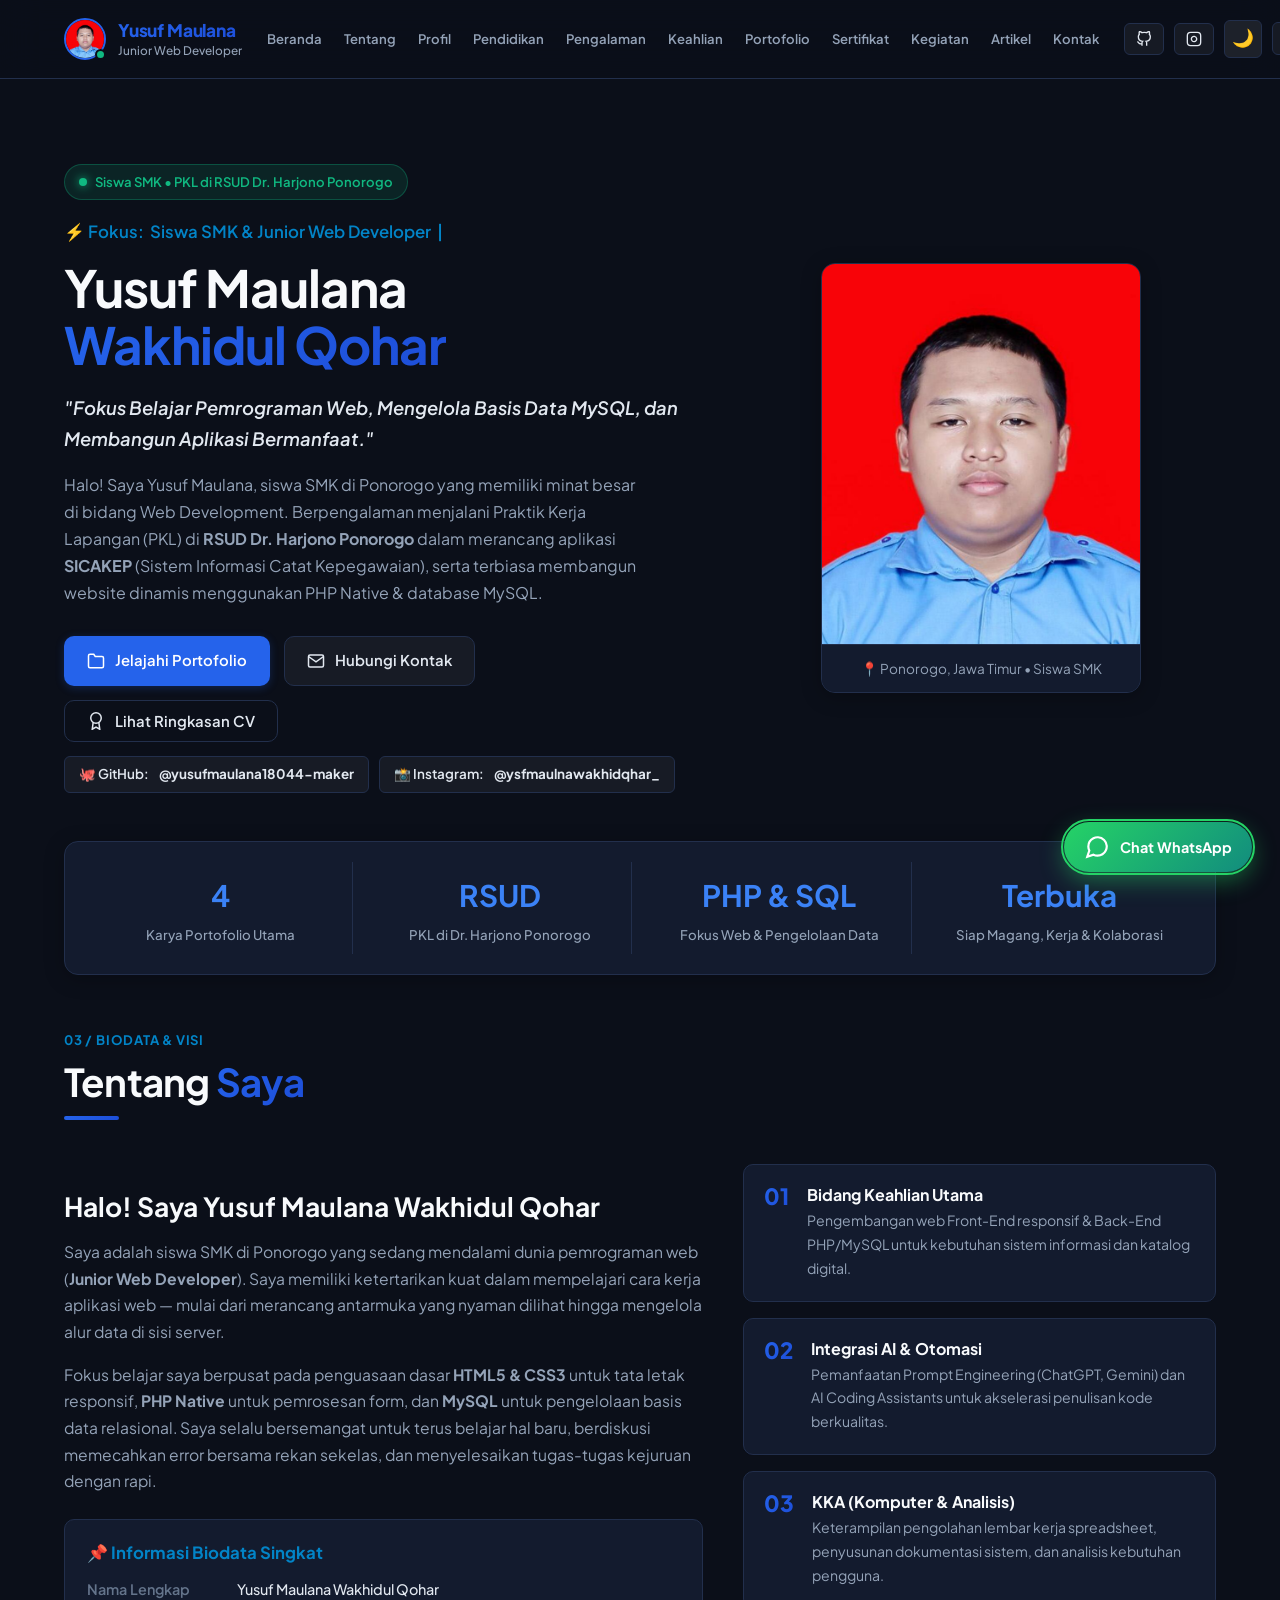
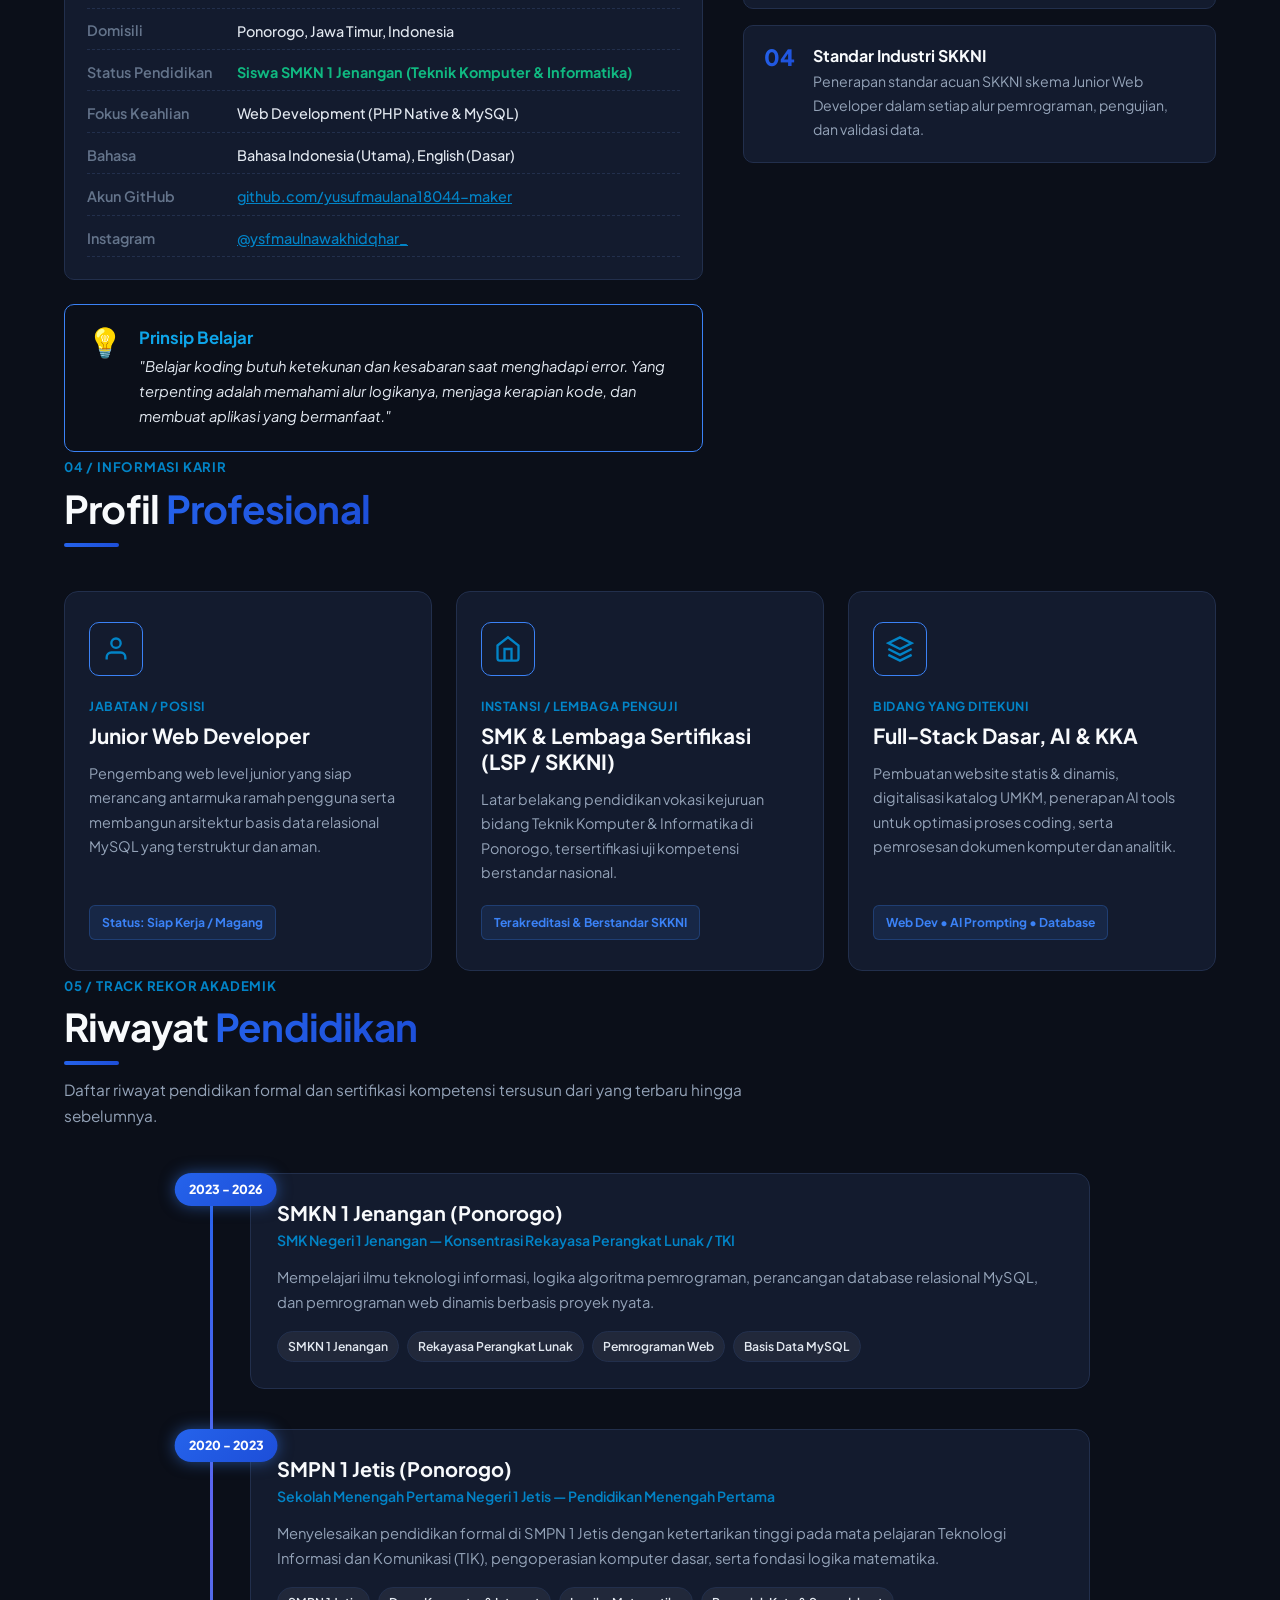
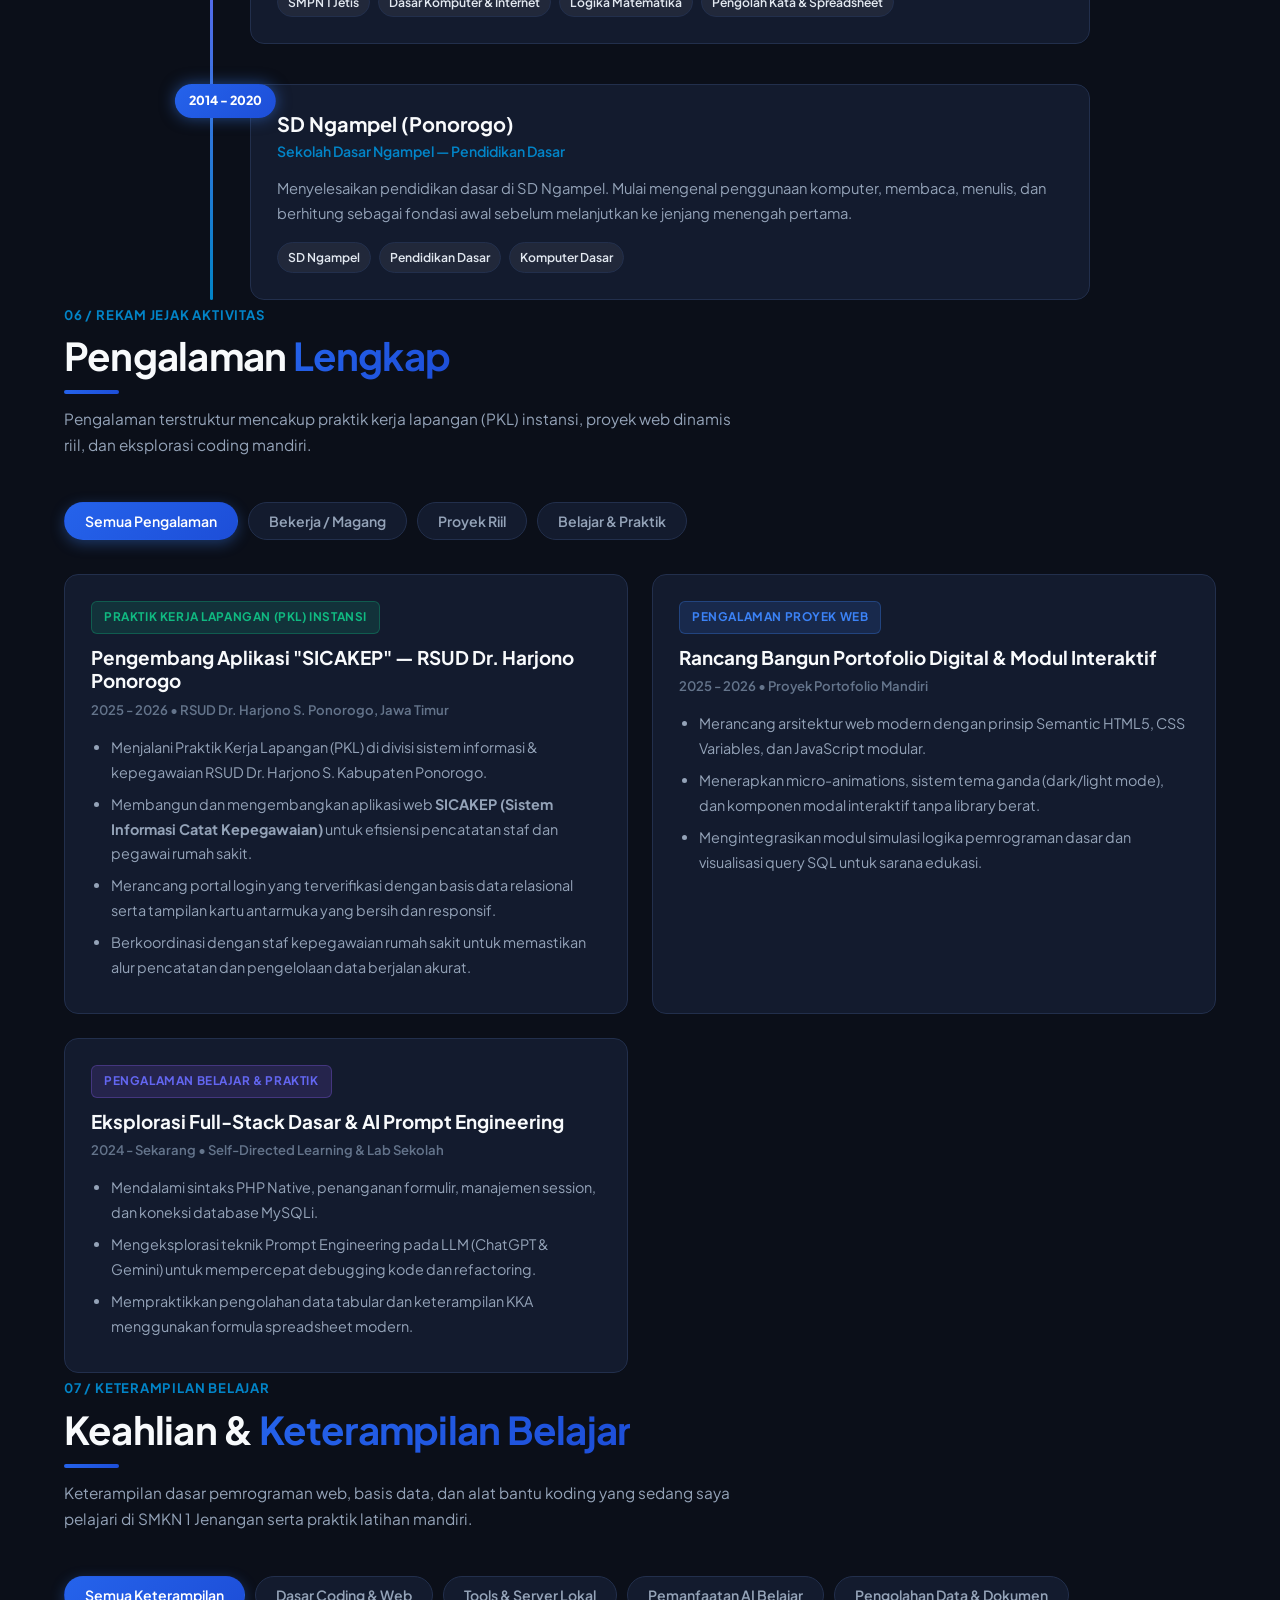
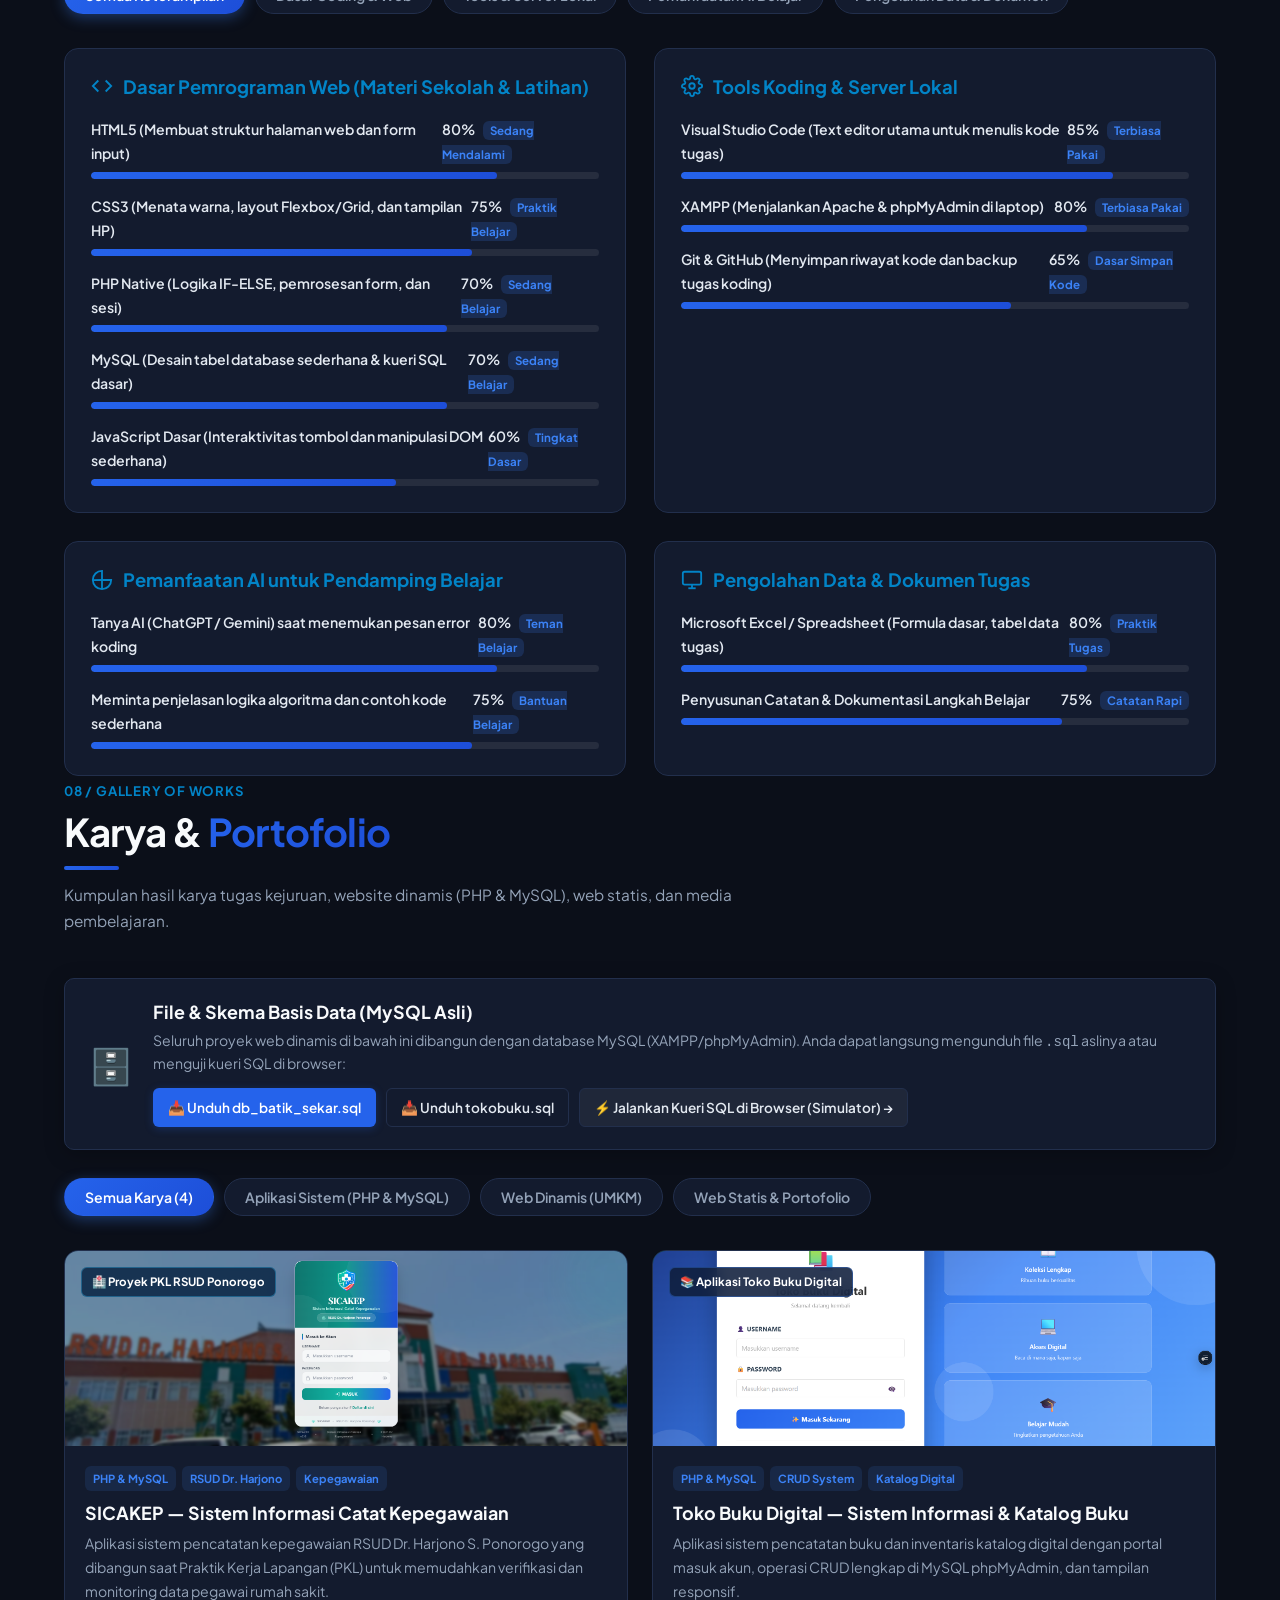
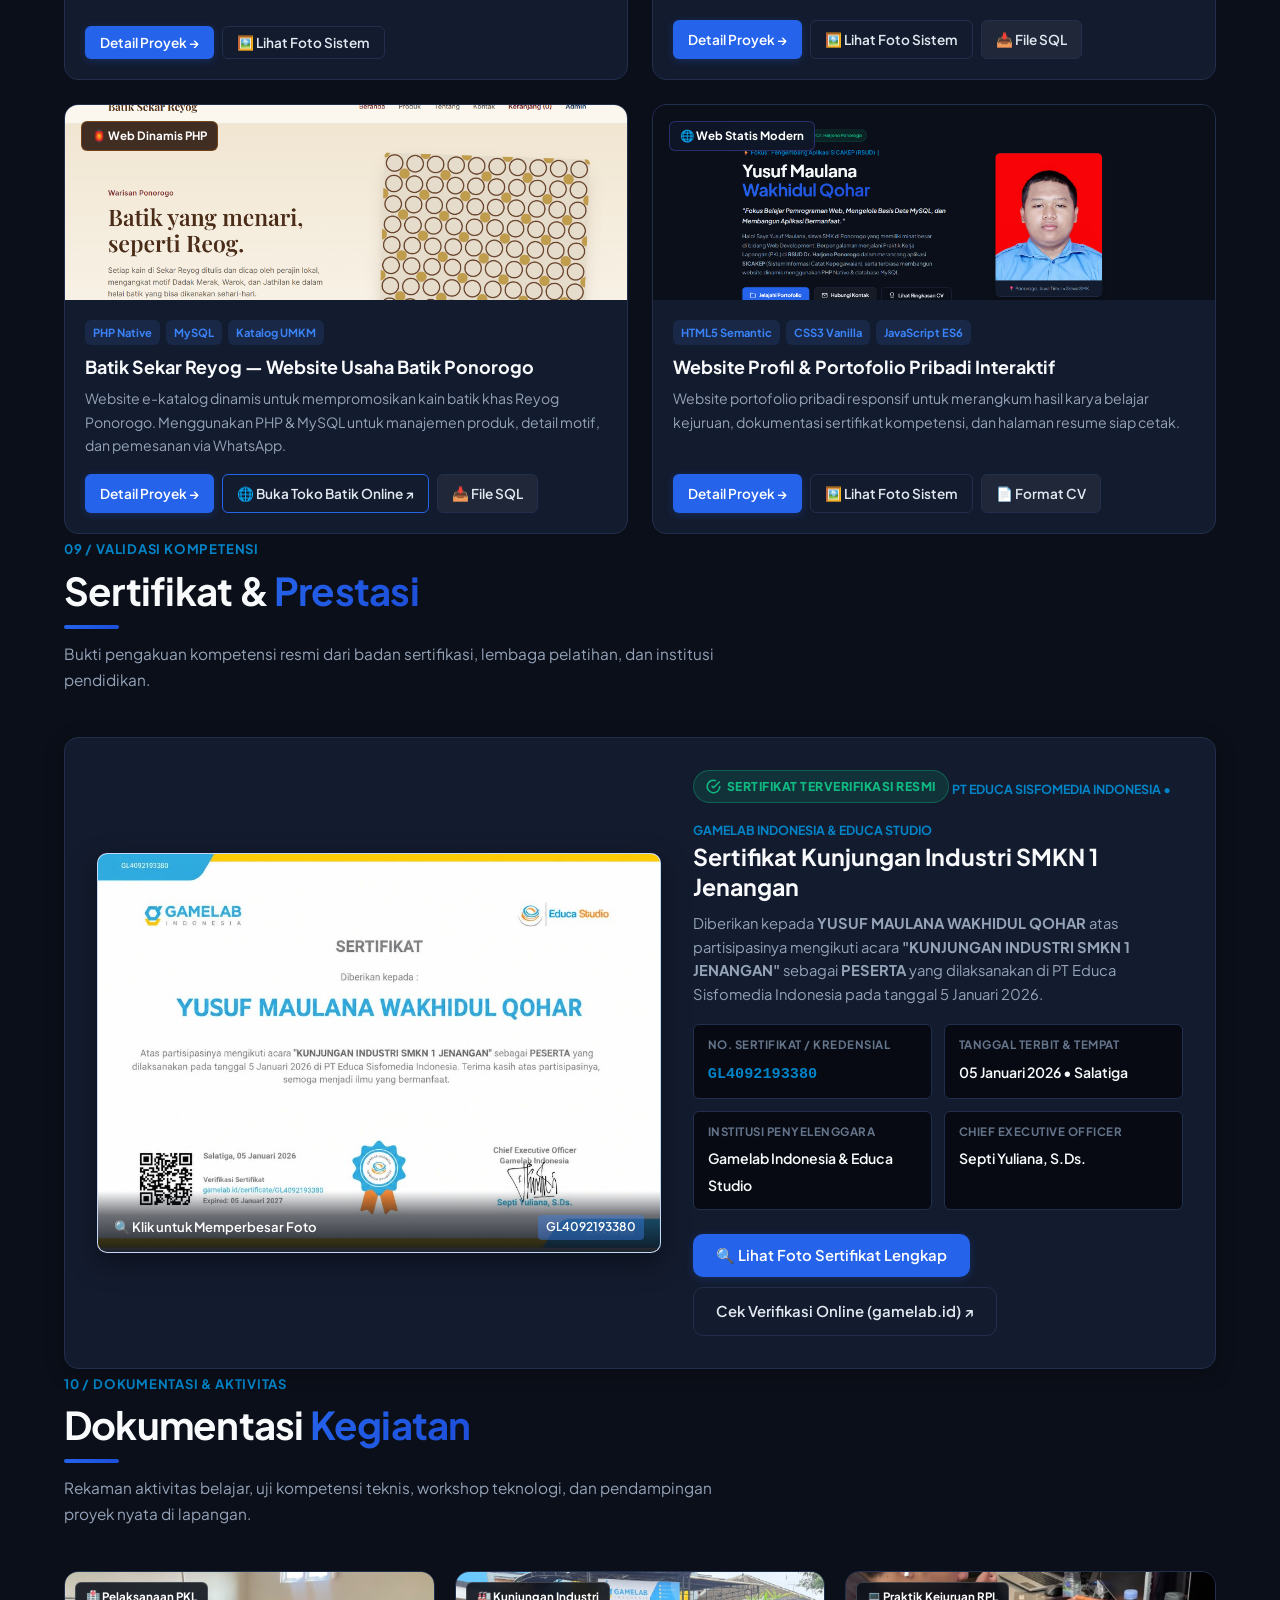
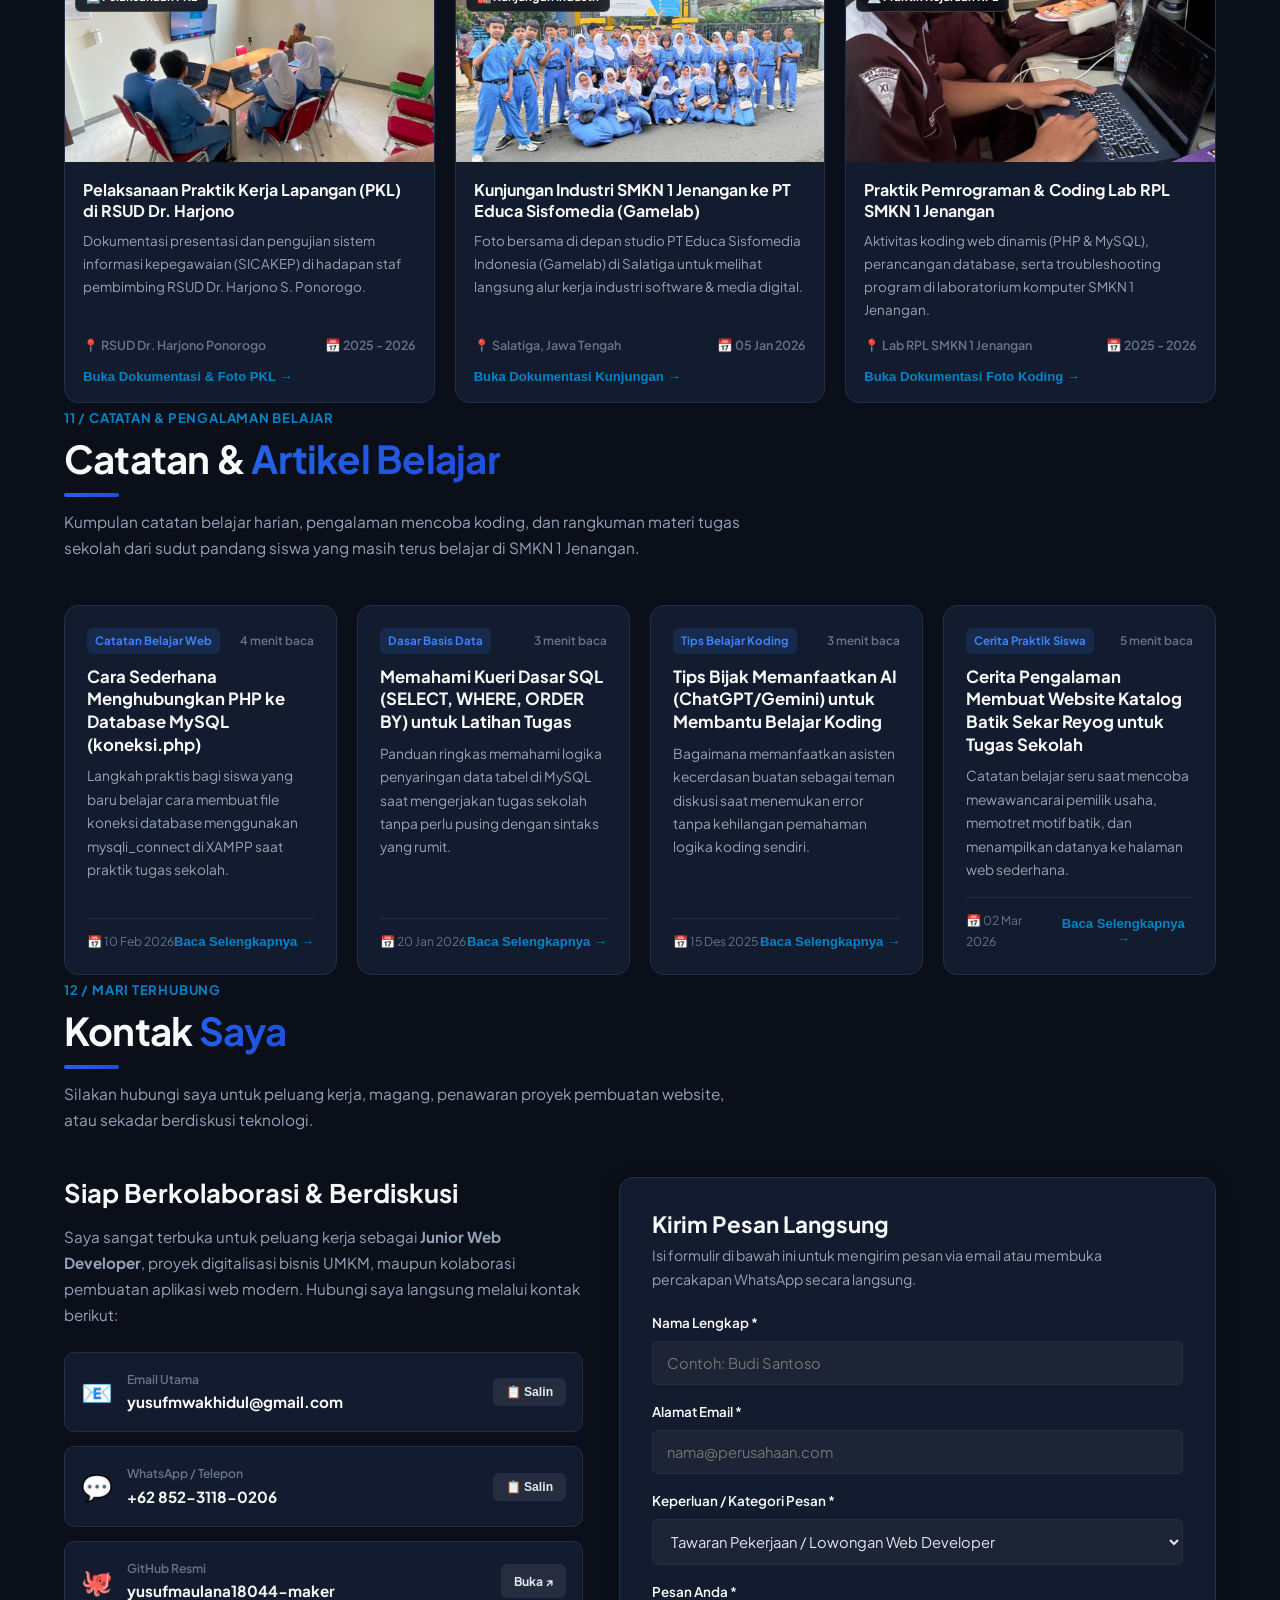
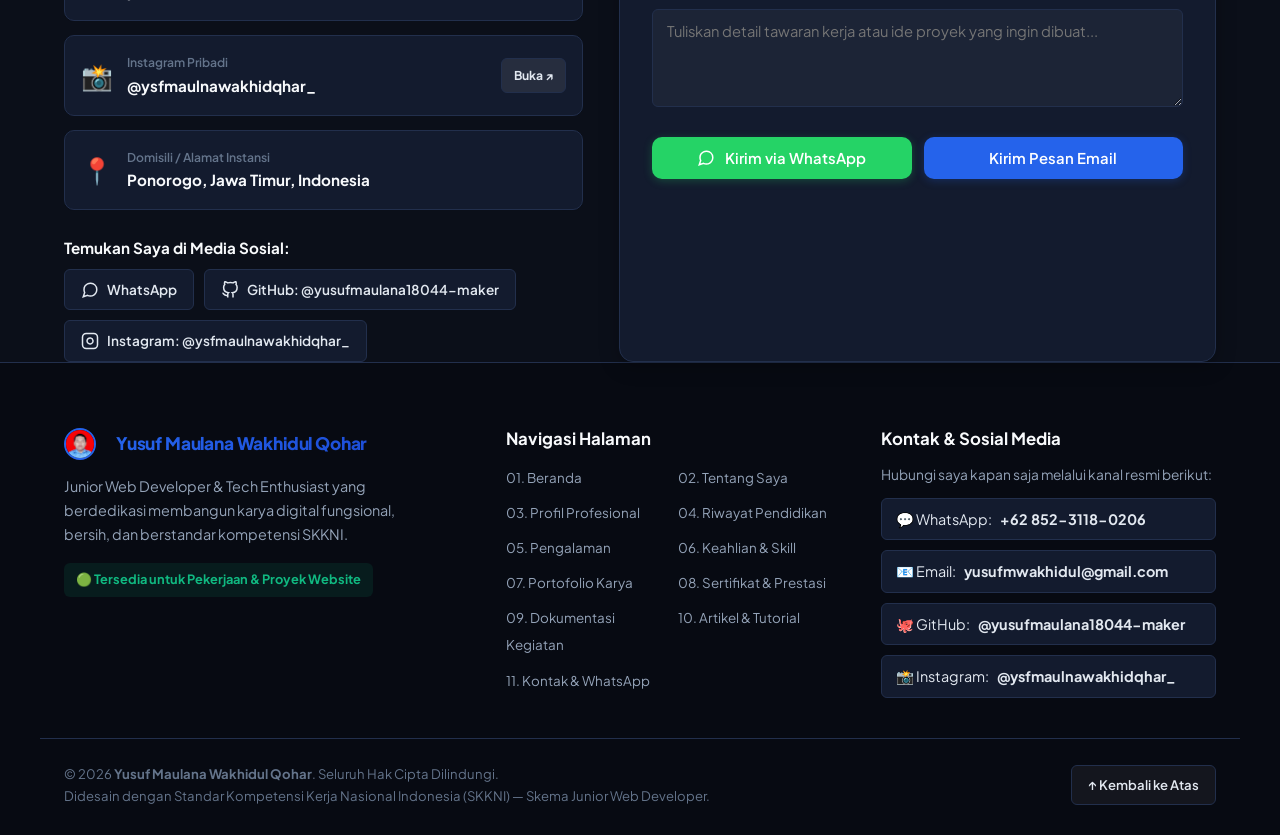
==== commit f6dba4db: "fix(pendidikan): ganti LSP/SKKNI dengan SD Ngampel - timeline sekarang SD, SMP, SMK" ====
--- a/index.html
+++ b/index.html
@@ -359,27 +359,7 @@
         </div>
 
         <div class="timeline">
-          <!-- Item 1 (Terbaru - 2026) -->
-          <div class="timeline-item">
-            <div class="timeline-badge">2026</div>
-            <div class="timeline-content">
-              <div class="timeline-header">
-                <h3>Uji Sertifikasi Kompetensi Keahlian (LSP / Standar SKKNI)</h3>
-                <span class="timeline-sub">Skema: Junior Web Developer — Badan Nasional Sertifikasi Profesi</span>
-              </div>
-              <p class="timeline-desc">
-                Mengikuti pembekalan intensif dan asesmen uji kompetensi kejuruan. Berhasil menyelesaikan implementasi dua proyek uji utama: Website Portofolio Pribadi (Statis) serta Website Usaha Batik Sekar Reyog Ponorogo (Dinamis PHP &amp; MySQL).
-              </p>
-              <div class="timeline-tags">
-                <span>SKKNI Standar Kompetensi</span>
-                <span>PHP &amp; MySQL Project</span>
-                <span>Semantic HTML5 &amp; CSS3</span>
-                <span>Testing &amp; Validasi Data</span>
-              </div>
-            </div>
-          </div>
-
-          <!-- Item 2 (2023 - 2026) -->
+          <!-- Item 1 (Terbaru - 2023 - 2026) -->
           <div class="timeline-item">
             <div class="timeline-badge">2023 - 2026</div>
             <div class="timeline-content">
@@ -399,13 +379,13 @@
             </div>
           </div>
 
-          <!-- Item 3 (2020 - 2023) -->
+          <!-- Item 2 (2020 - 2023) -->
           <div class="timeline-item">
             <div class="timeline-badge">2020 - 2023</div>
             <div class="timeline-content">
               <div class="timeline-header">
                 <h3>SMPN 1 Jetis (Ponorogo)</h3>
-                <span class="timeline-sub">Sekolah Menengah Pertama Negeri 1 Jetis — Pendidikan Dasar</span>
+                <span class="timeline-sub">Sekolah Menengah Pertama Negeri 1 Jetis — Pendidikan Menengah Pertama</span>
               </div>
               <p class="timeline-desc">
                 Menyelesaikan pendidikan formal di SMPN 1 Jetis dengan ketertarikan tinggi pada mata pelajaran Teknologi Informasi dan Komunikasi (TIK), pengoperasian komputer dasar, serta fondasi logika matematika.
@@ -415,6 +395,25 @@
                 <span>Dasar Komputer &amp; Internet</span>
                 <span>Logika Matematika</span>
                 <span>Pengolah Kata &amp; Spreadsheet</span>
+              </div>
+            </div>
+          </div>
+
+          <!-- Item 3 (2014 - 2020) -->
+          <div class="timeline-item">
+            <div class="timeline-badge">2014 - 2020</div>
+            <div class="timeline-content">
+              <div class="timeline-header">
+                <h3>SD Ngampel (Ponorogo)</h3>
+                <span class="timeline-sub">Sekolah Dasar Ngampel — Pendidikan Dasar</span>
+              </div>
+              <p class="timeline-desc">
+                Menyelesaikan pendidikan dasar di SD Ngampel. Mulai mengenal penggunaan komputer, membaca, menulis, dan berhitung sebagai fondasi awal sebelum melanjutkan ke jenjang menengah pertama.
+              </p>
+              <div class="timeline-tags">
+                <span>SD Ngampel</span>
+                <span>Pendidikan Dasar</span>
+                <span>Komputer Dasar</span>
               </div>
             </div>
           </div>
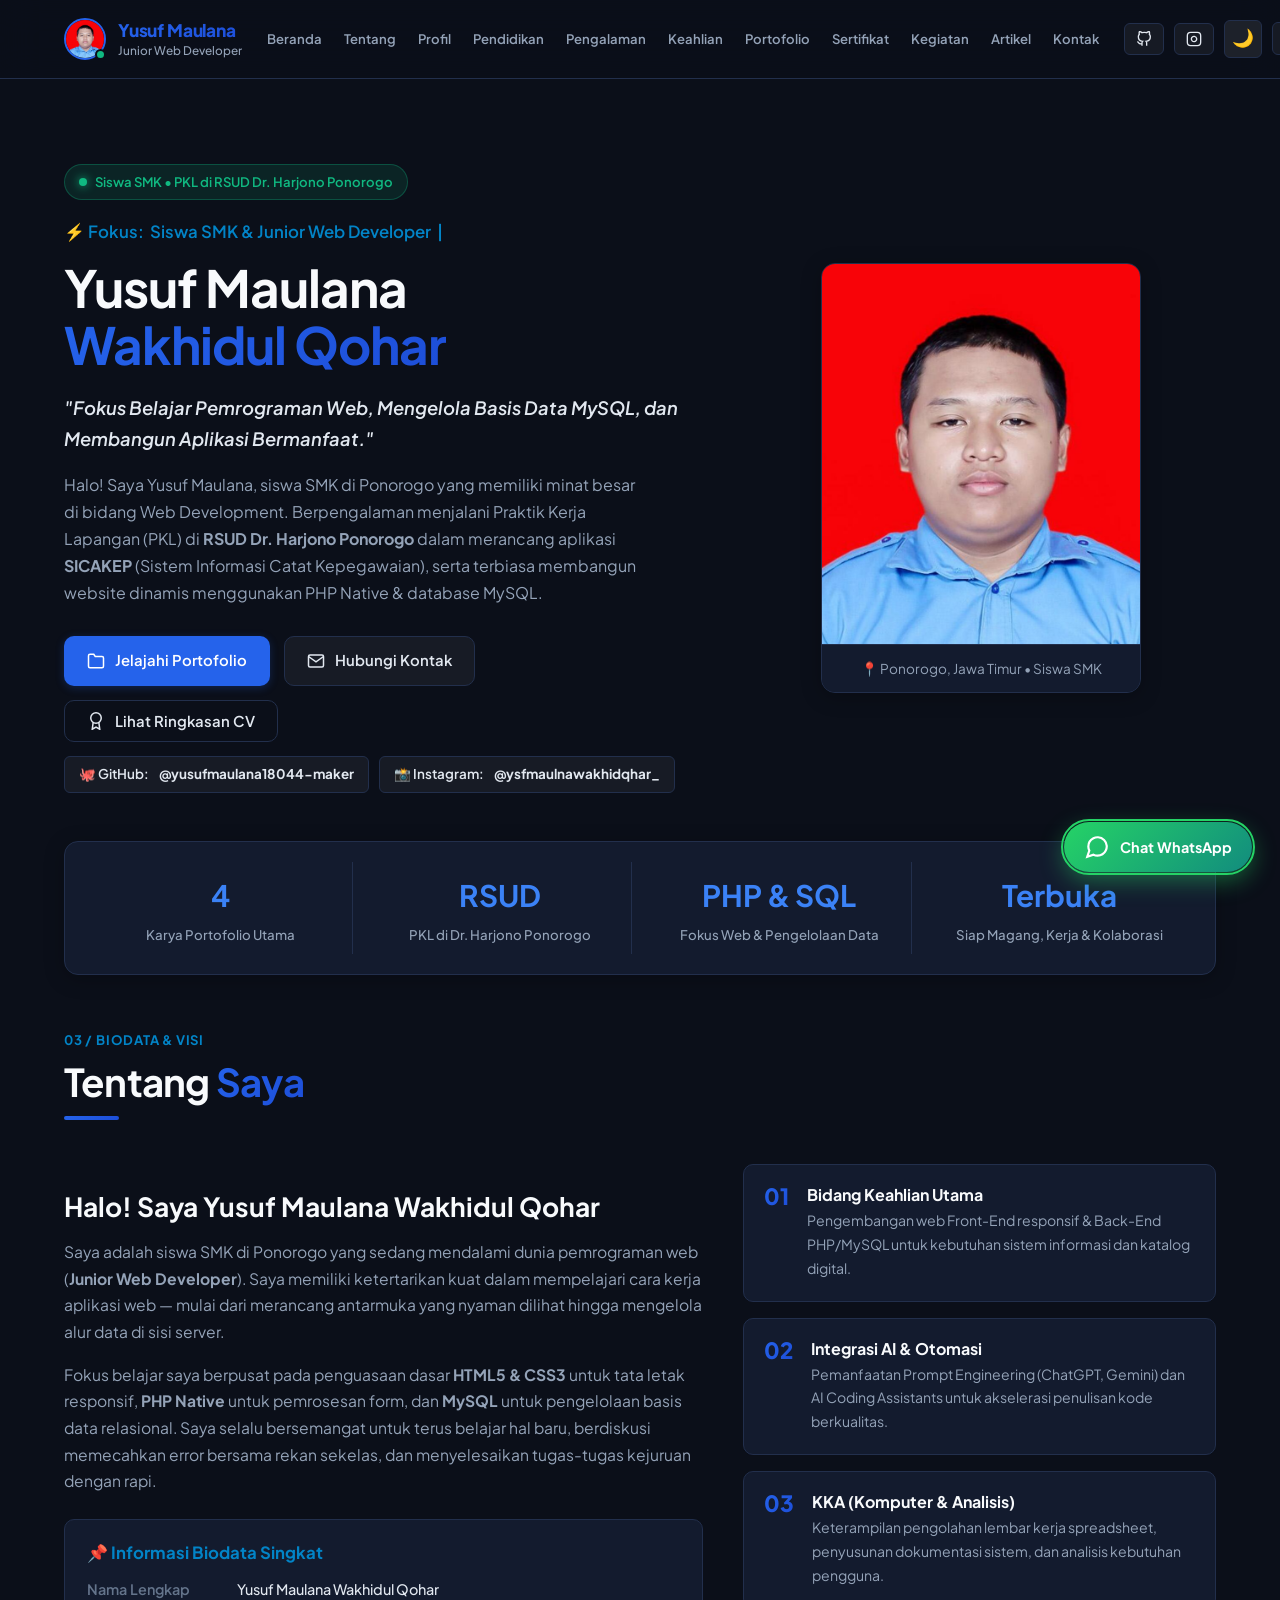
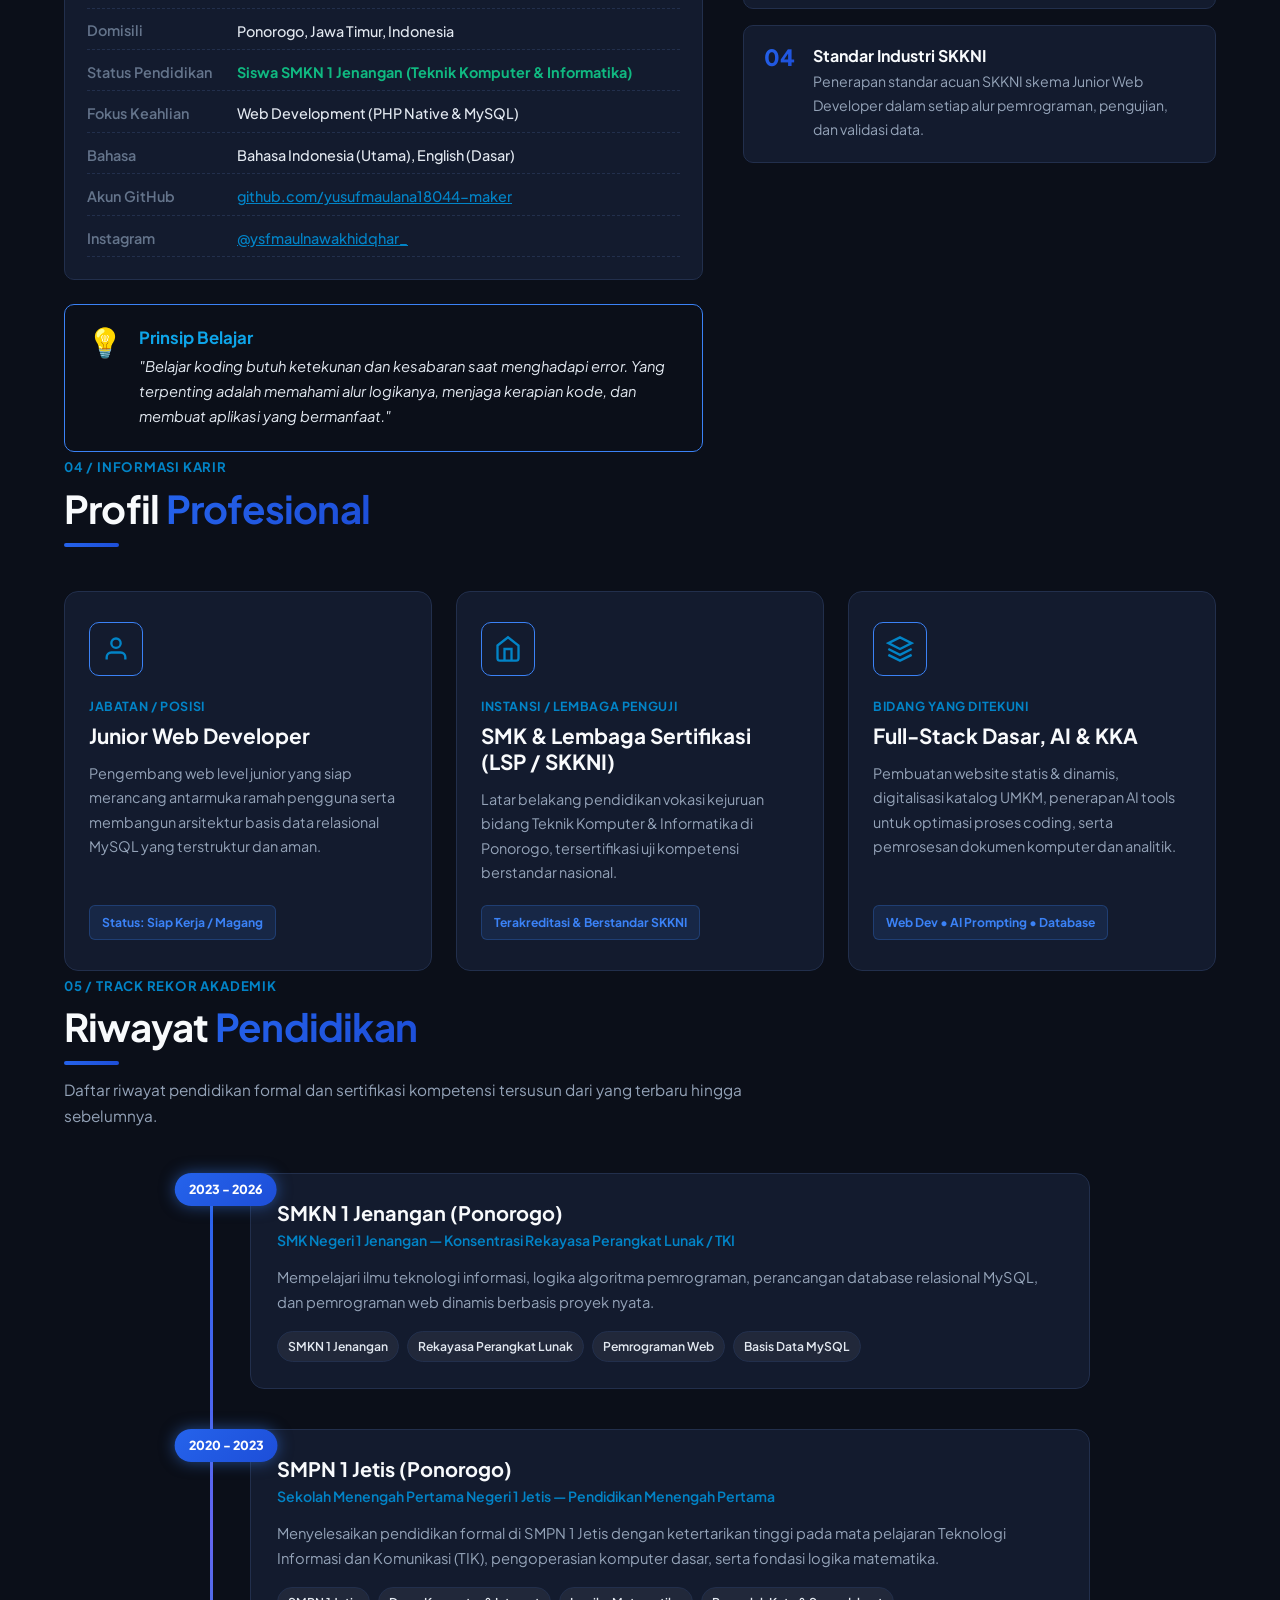
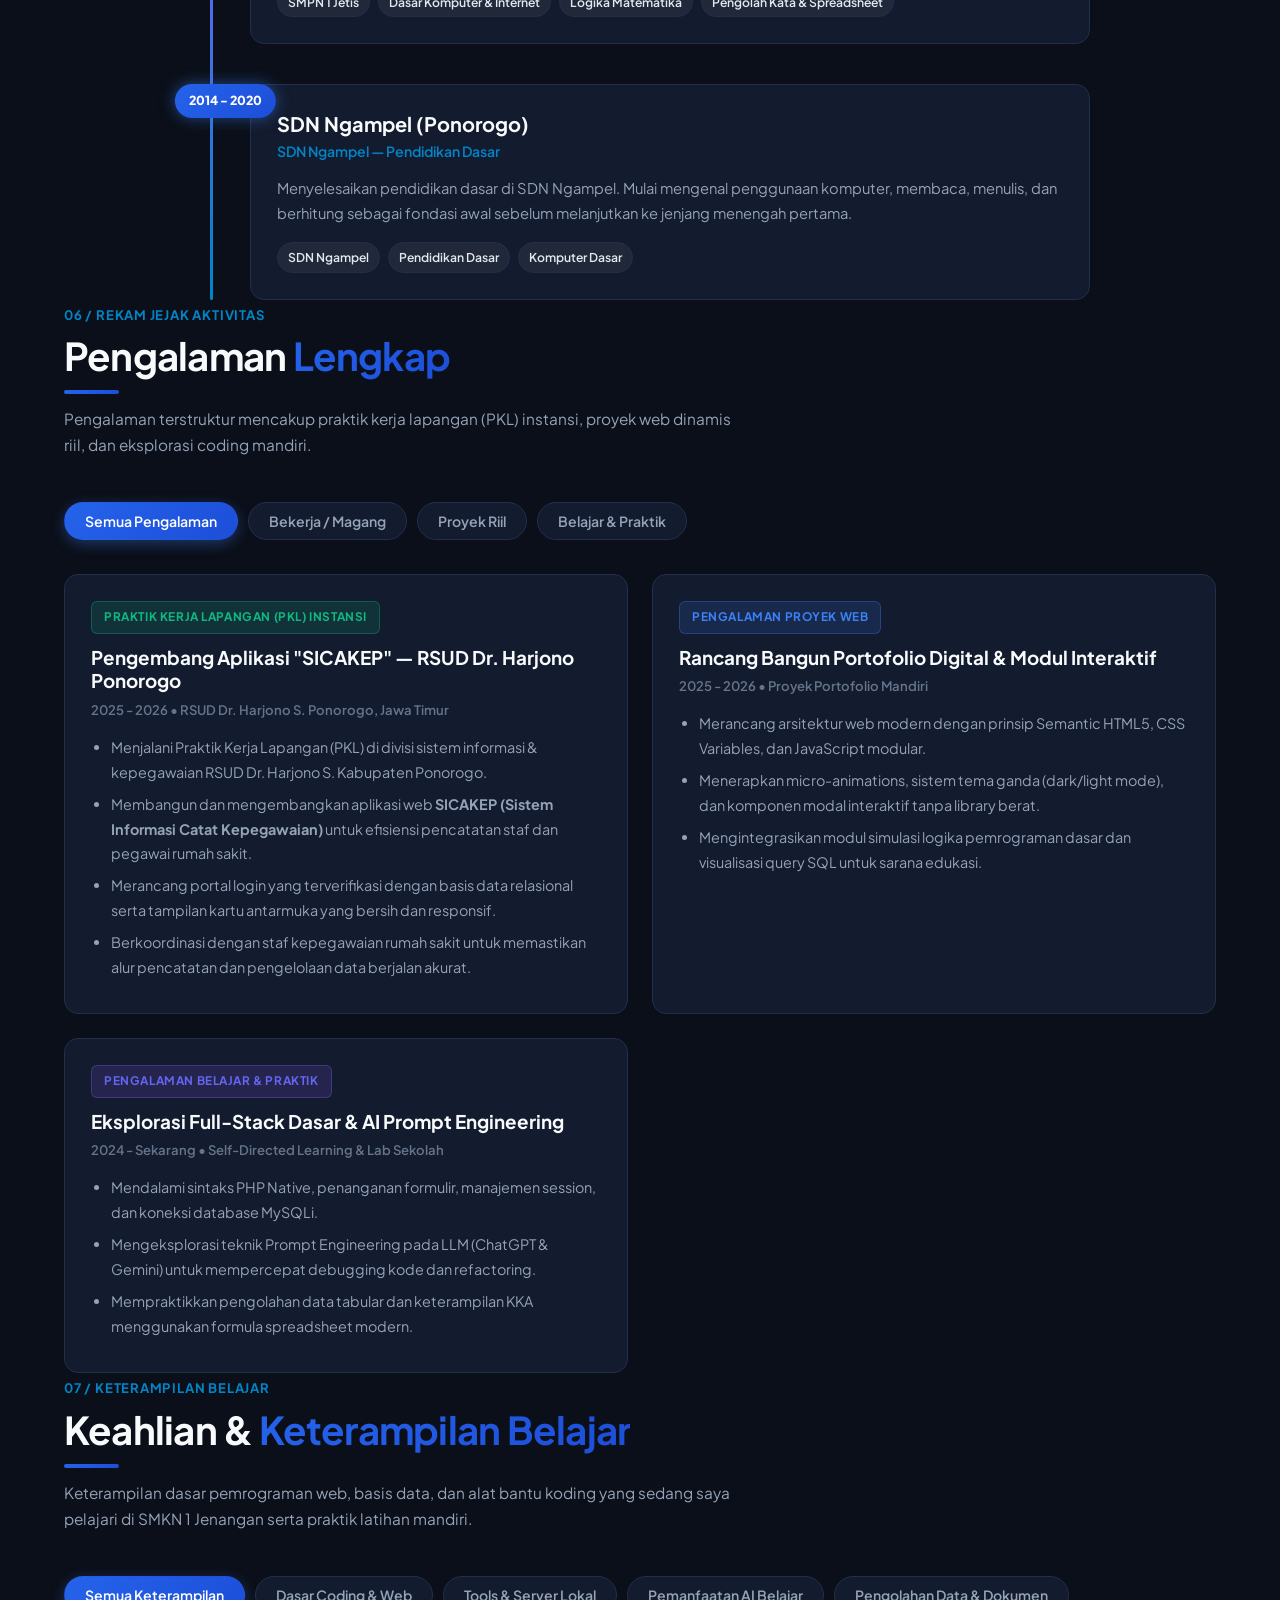
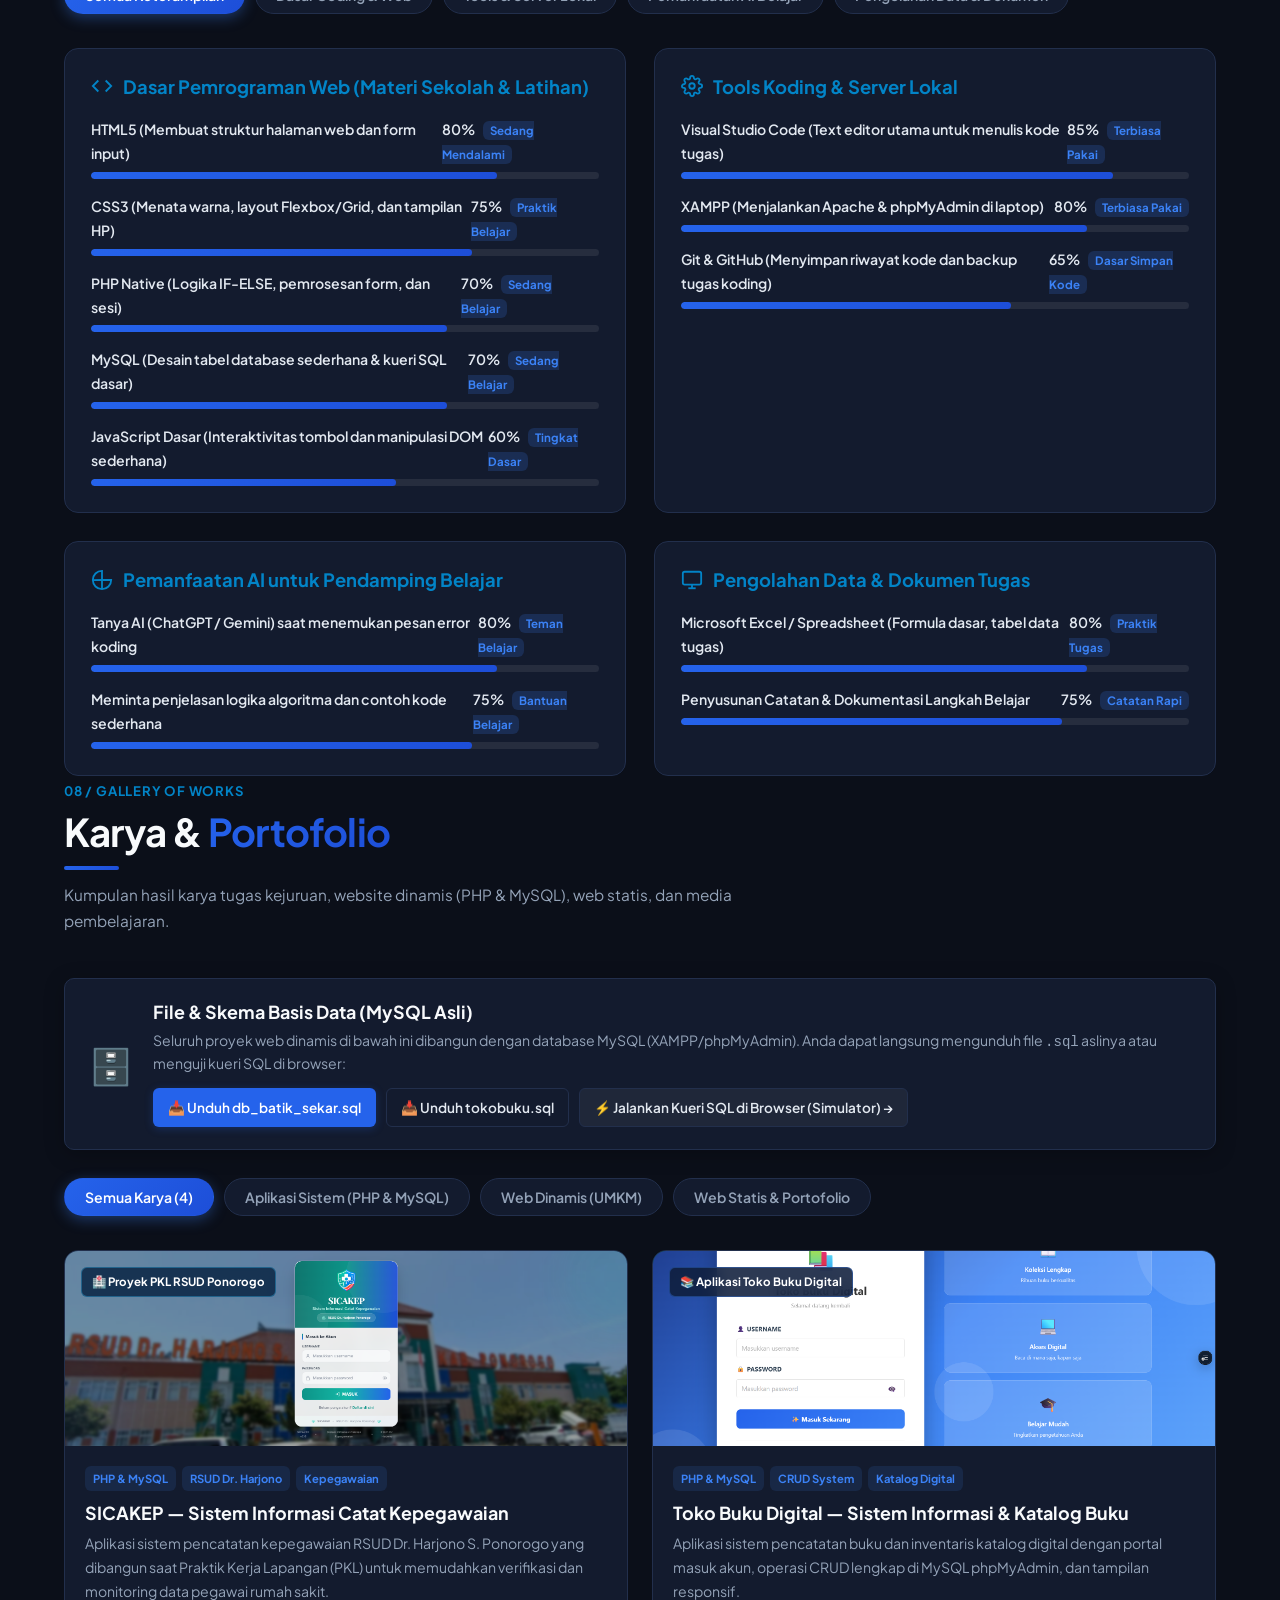
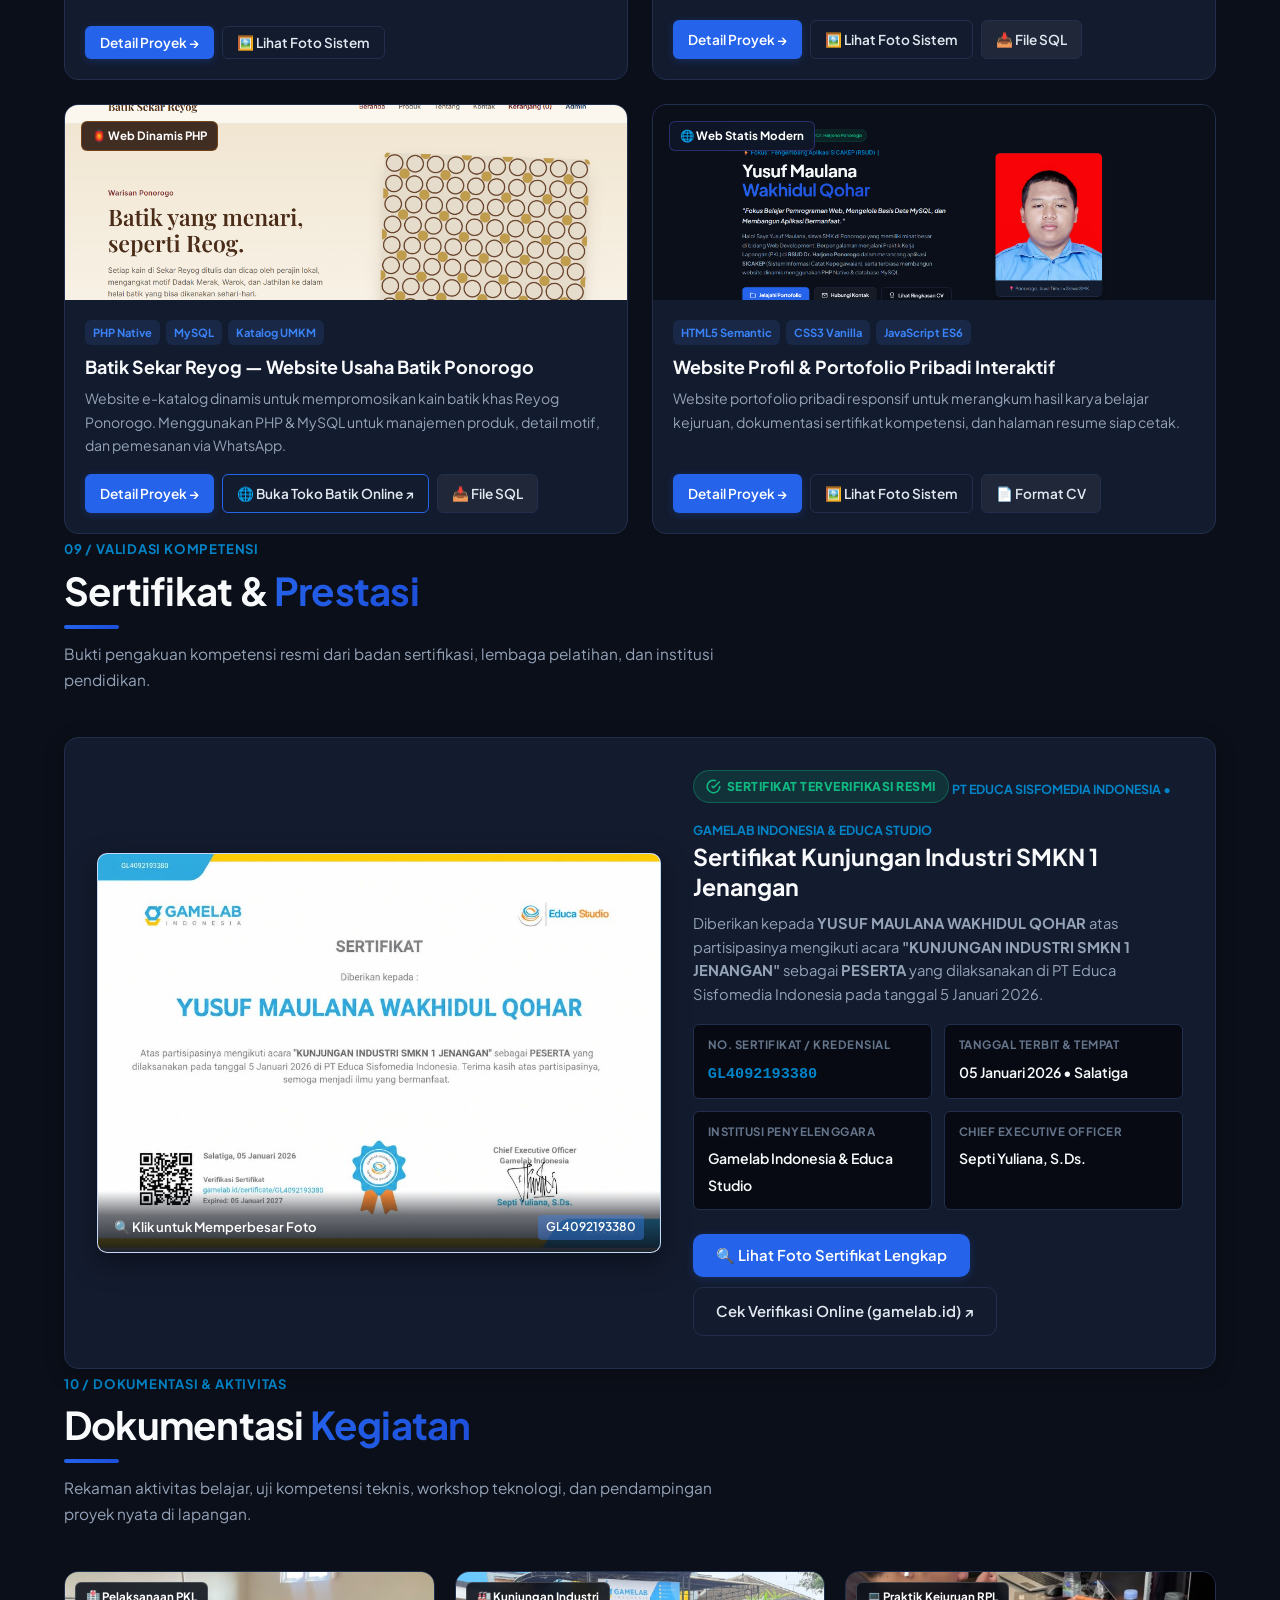
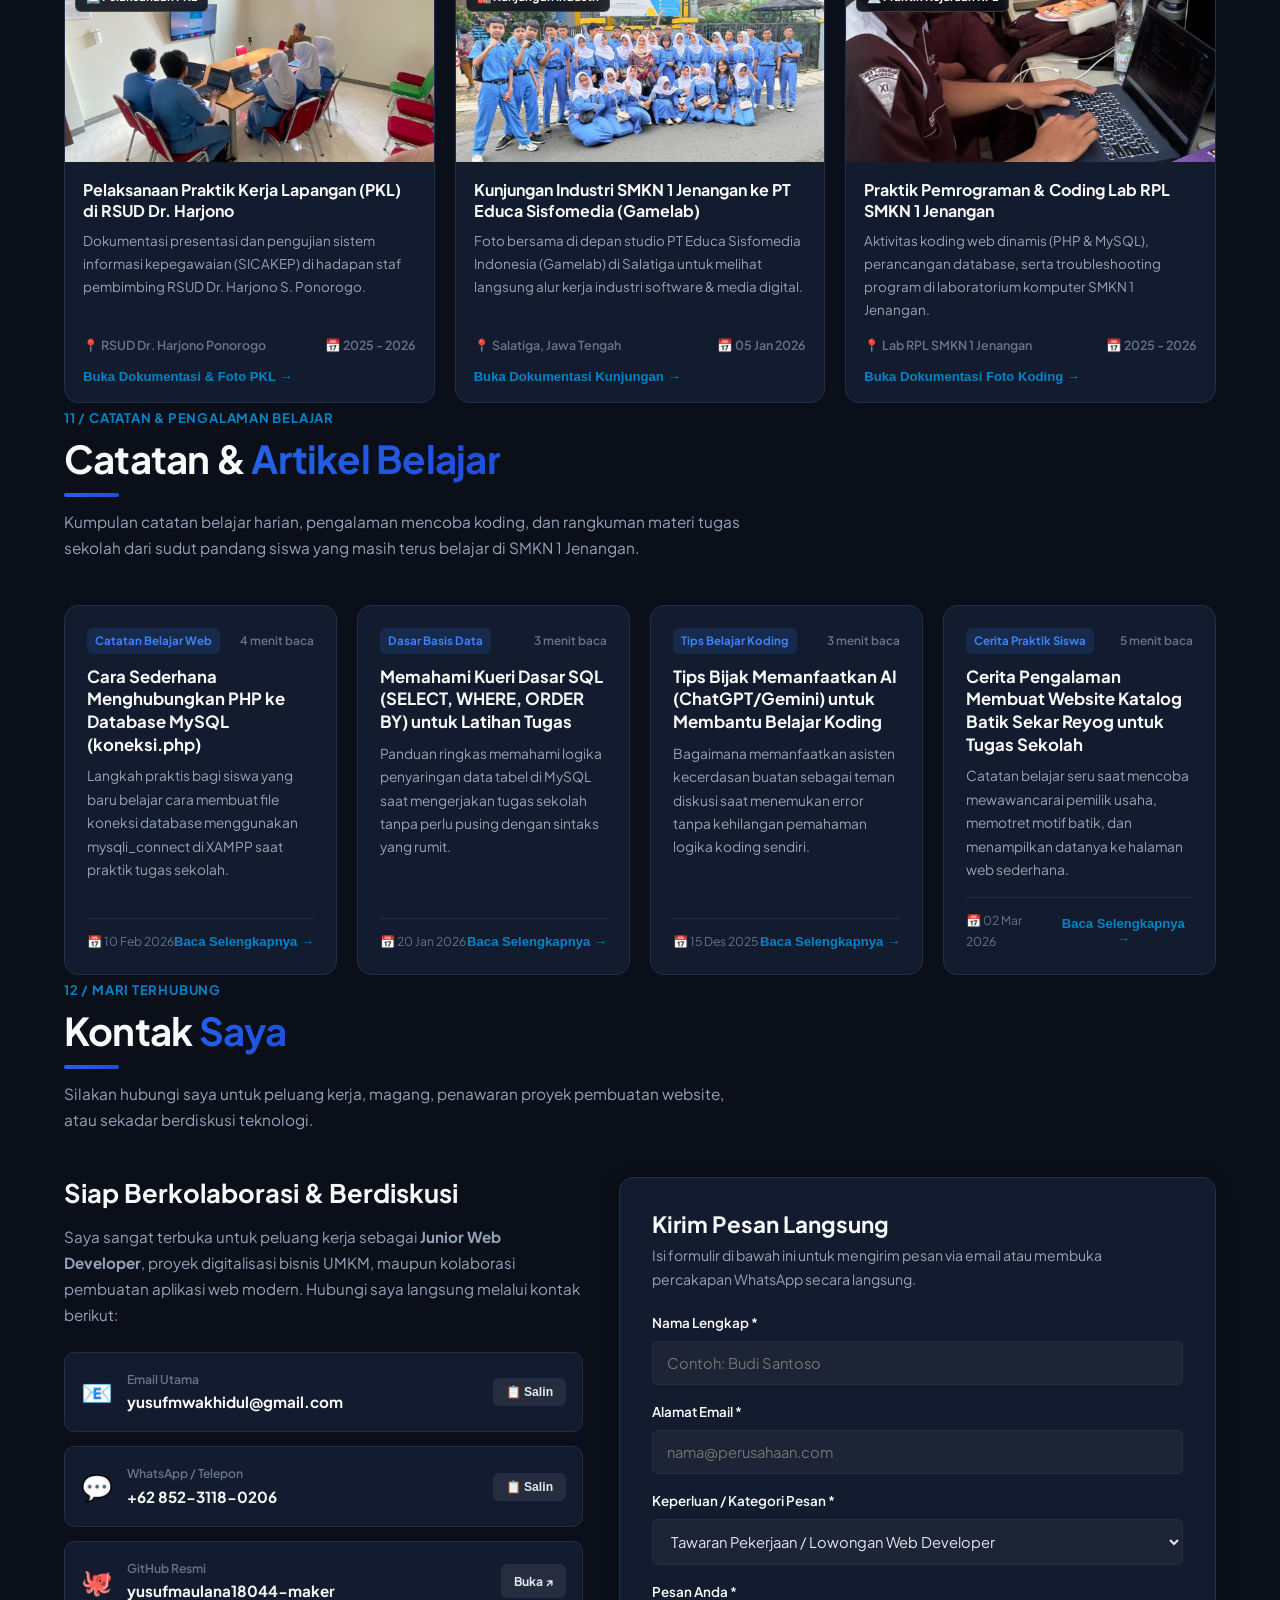
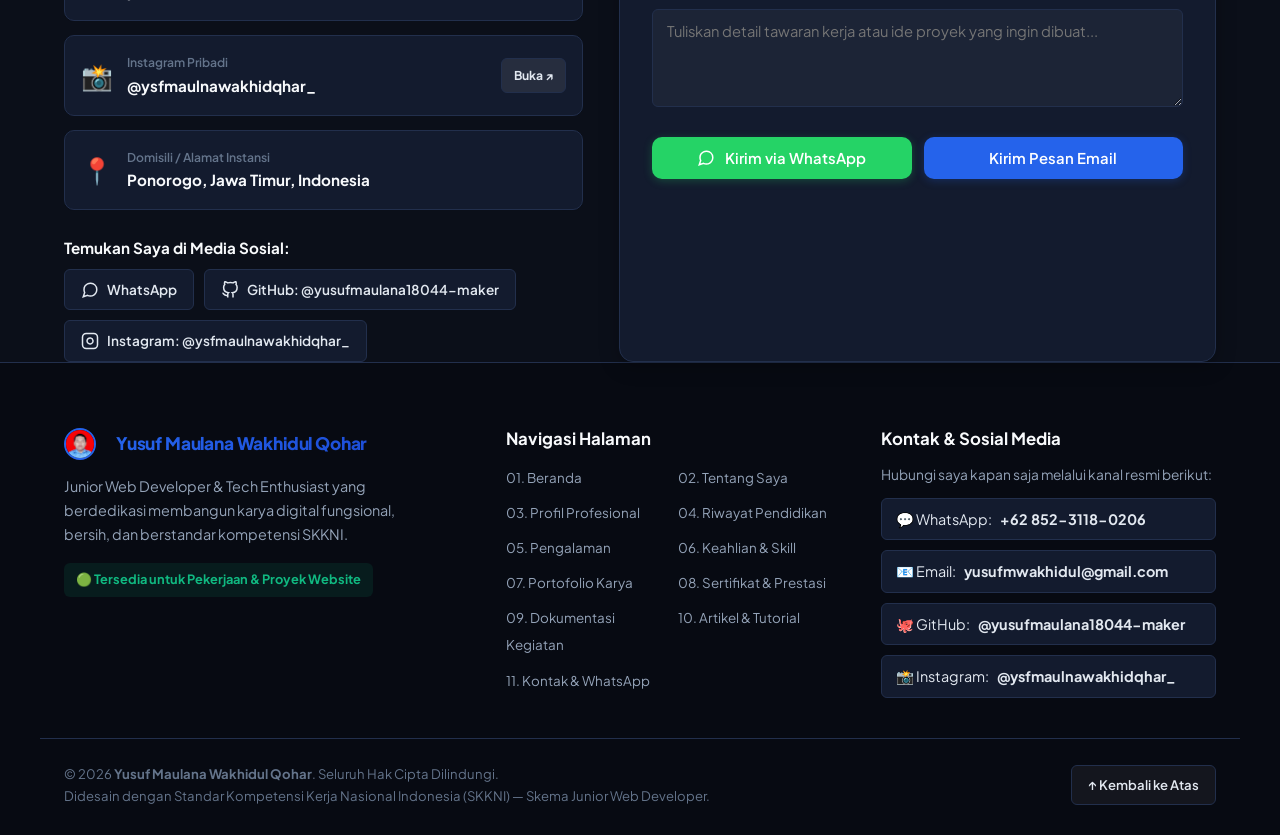
==== commit 24ddee39: "fix: koreksi nama SD Ngampel menjadi SDN Ngampel" ====
--- a/index.html
+++ b/index.html
@@ -404,14 +404,14 @@
             <div class="timeline-badge">2014 - 2020</div>
             <div class="timeline-content">
               <div class="timeline-header">
-                <h3>SD Ngampel (Ponorogo)</h3>
-                <span class="timeline-sub">Sekolah Dasar Ngampel — Pendidikan Dasar</span>
+                <h3>SDN Ngampel (Ponorogo)</h3>
+                <span class="timeline-sub">SDN Ngampel — Pendidikan Dasar</span>
               </div>
               <p class="timeline-desc">
-                Menyelesaikan pendidikan dasar di SD Ngampel. Mulai mengenal penggunaan komputer, membaca, menulis, dan berhitung sebagai fondasi awal sebelum melanjutkan ke jenjang menengah pertama.
+                Menyelesaikan pendidikan dasar di SDN Ngampel. Mulai mengenal penggunaan komputer, membaca, menulis, dan berhitung sebagai fondasi awal sebelum melanjutkan ke jenjang menengah pertama.
               </p>
               <div class="timeline-tags">
-                <span>SD Ngampel</span>
+                <span>SDN Ngampel</span>
                 <span>Pendidikan Dasar</span>
                 <span>Komputer Dasar</span>
               </div>
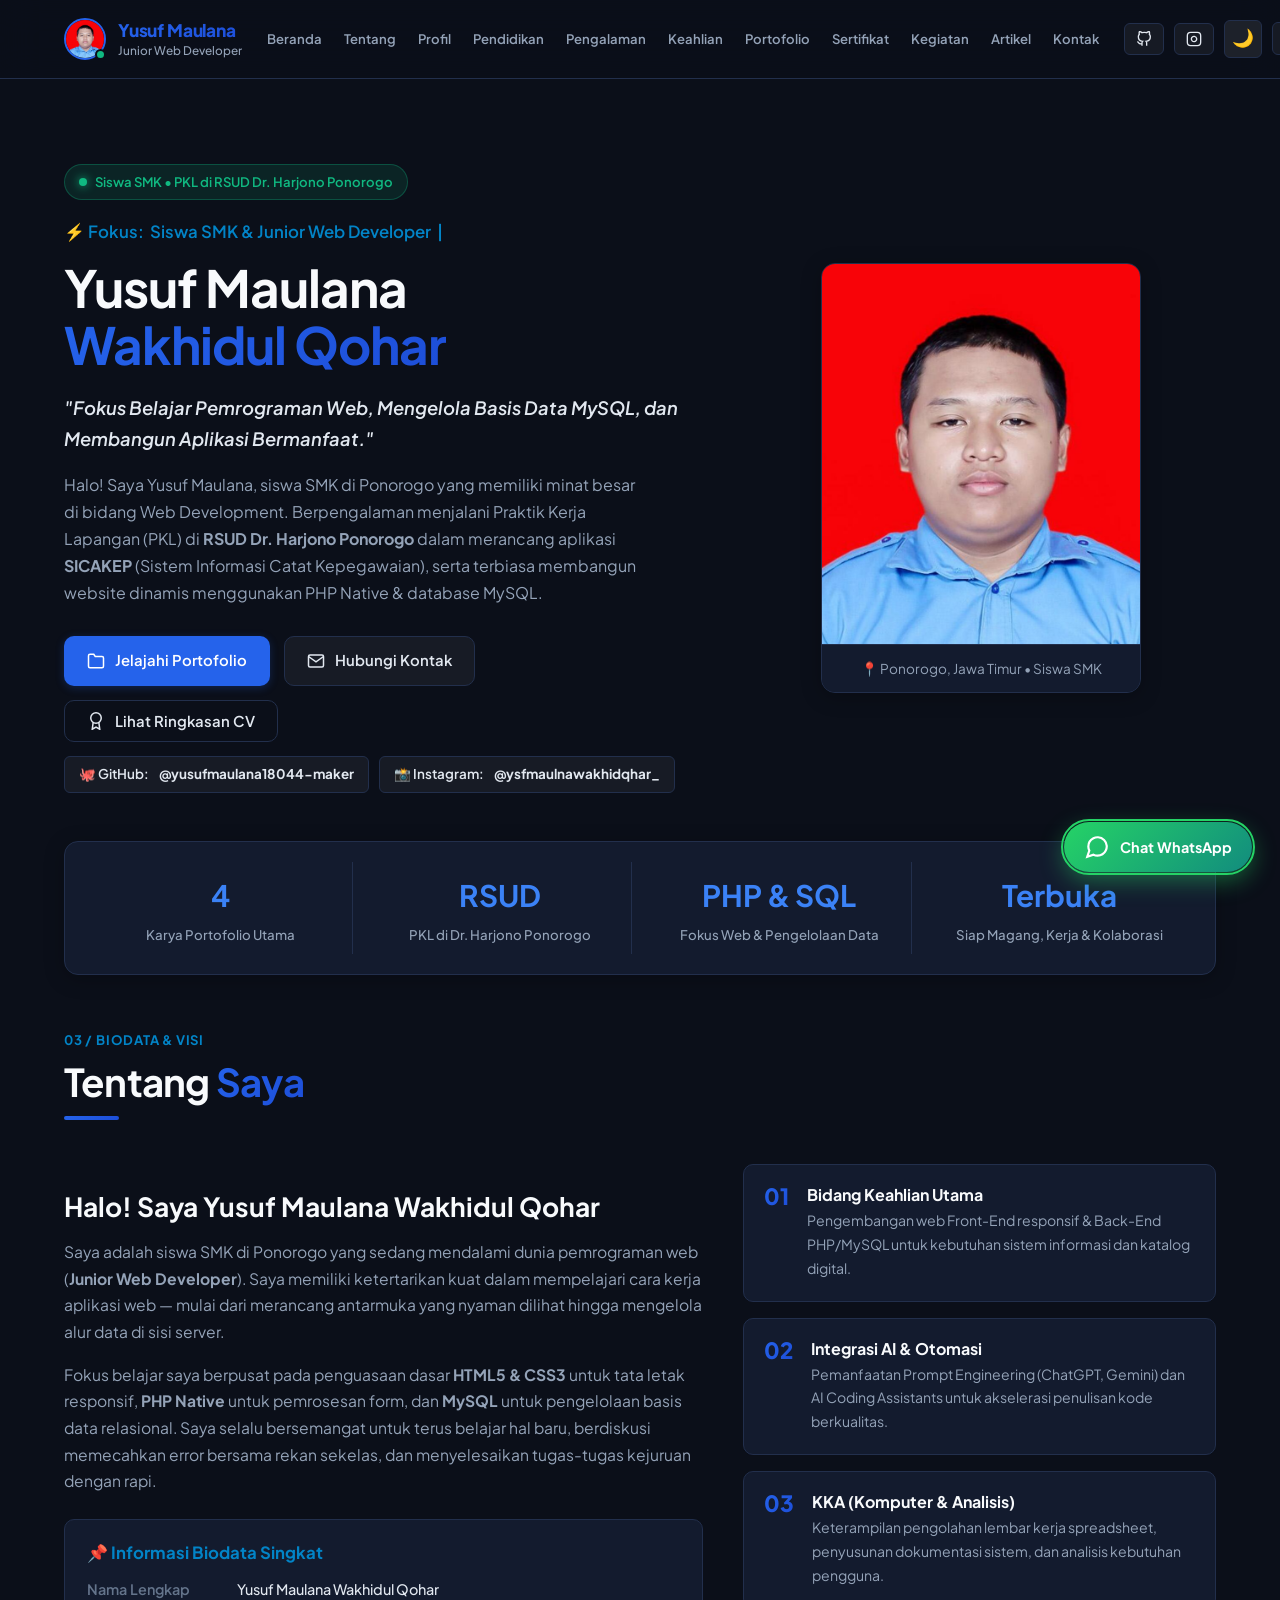
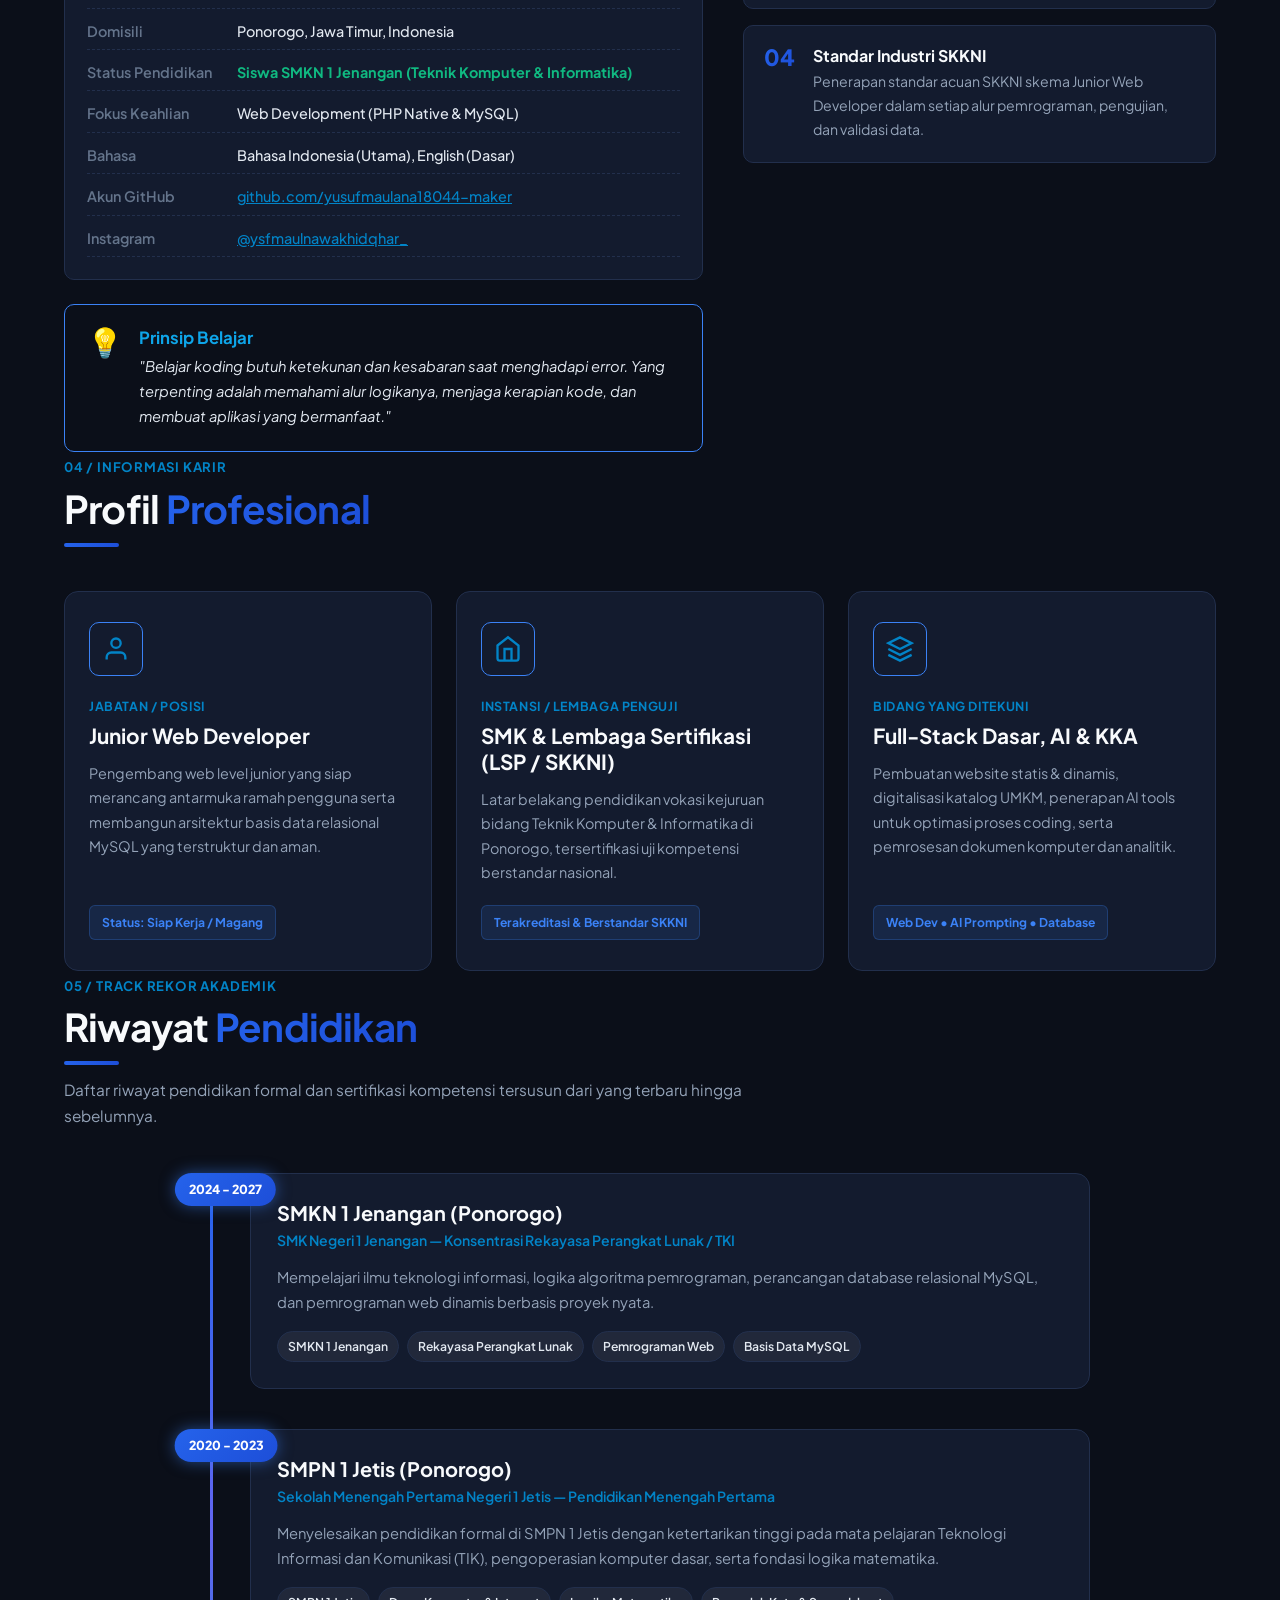
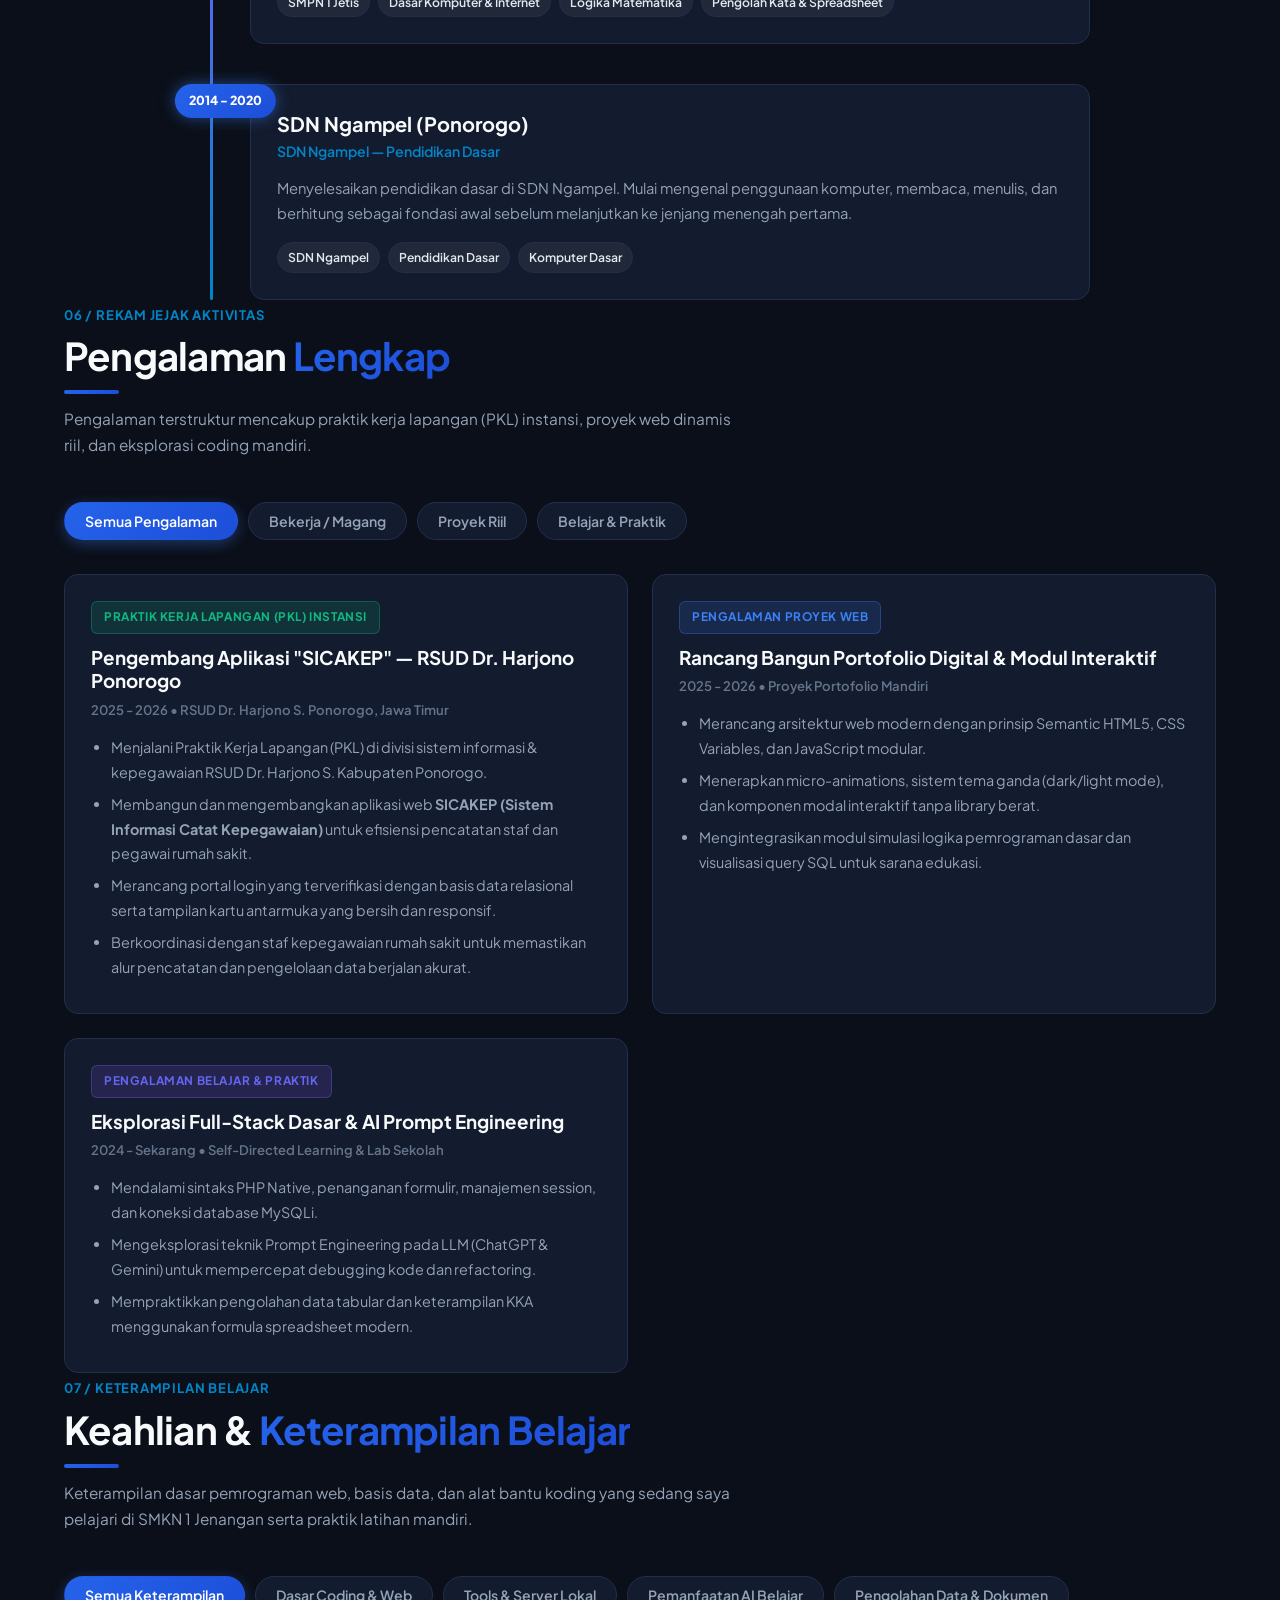
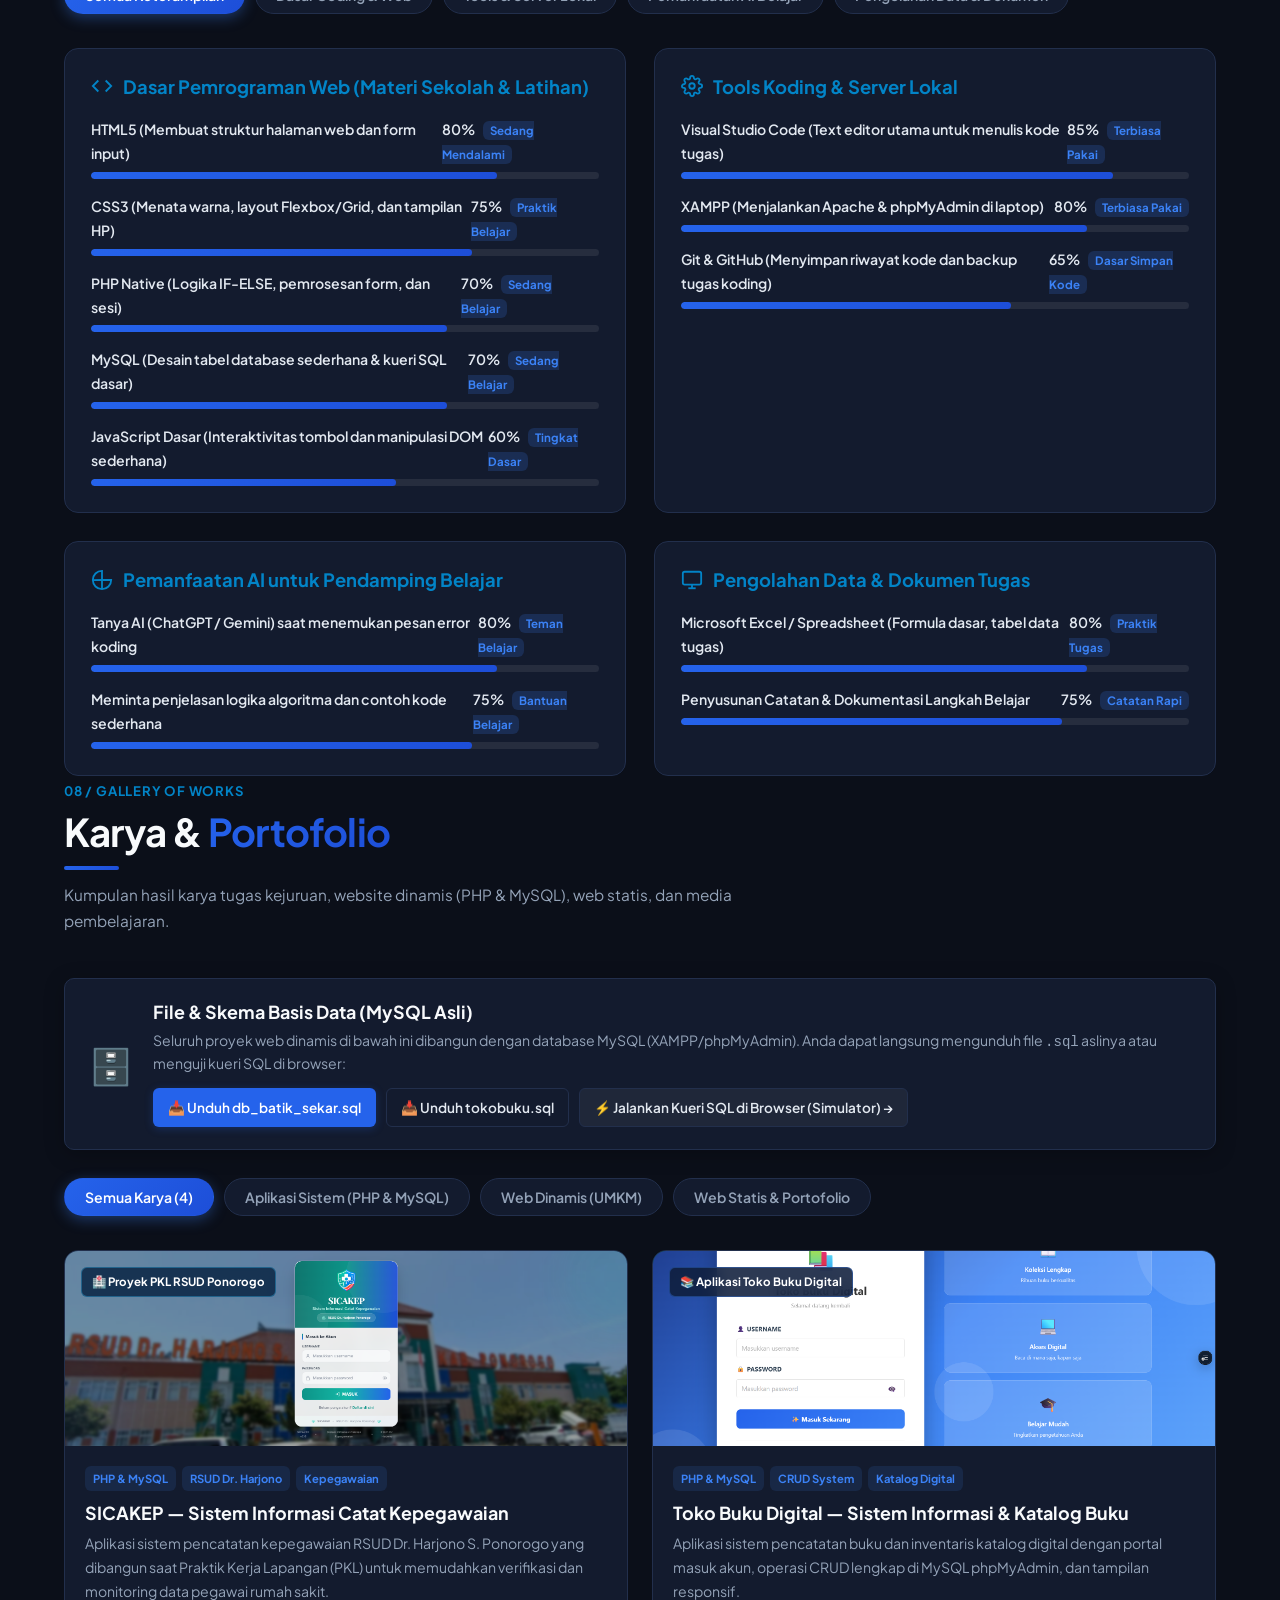
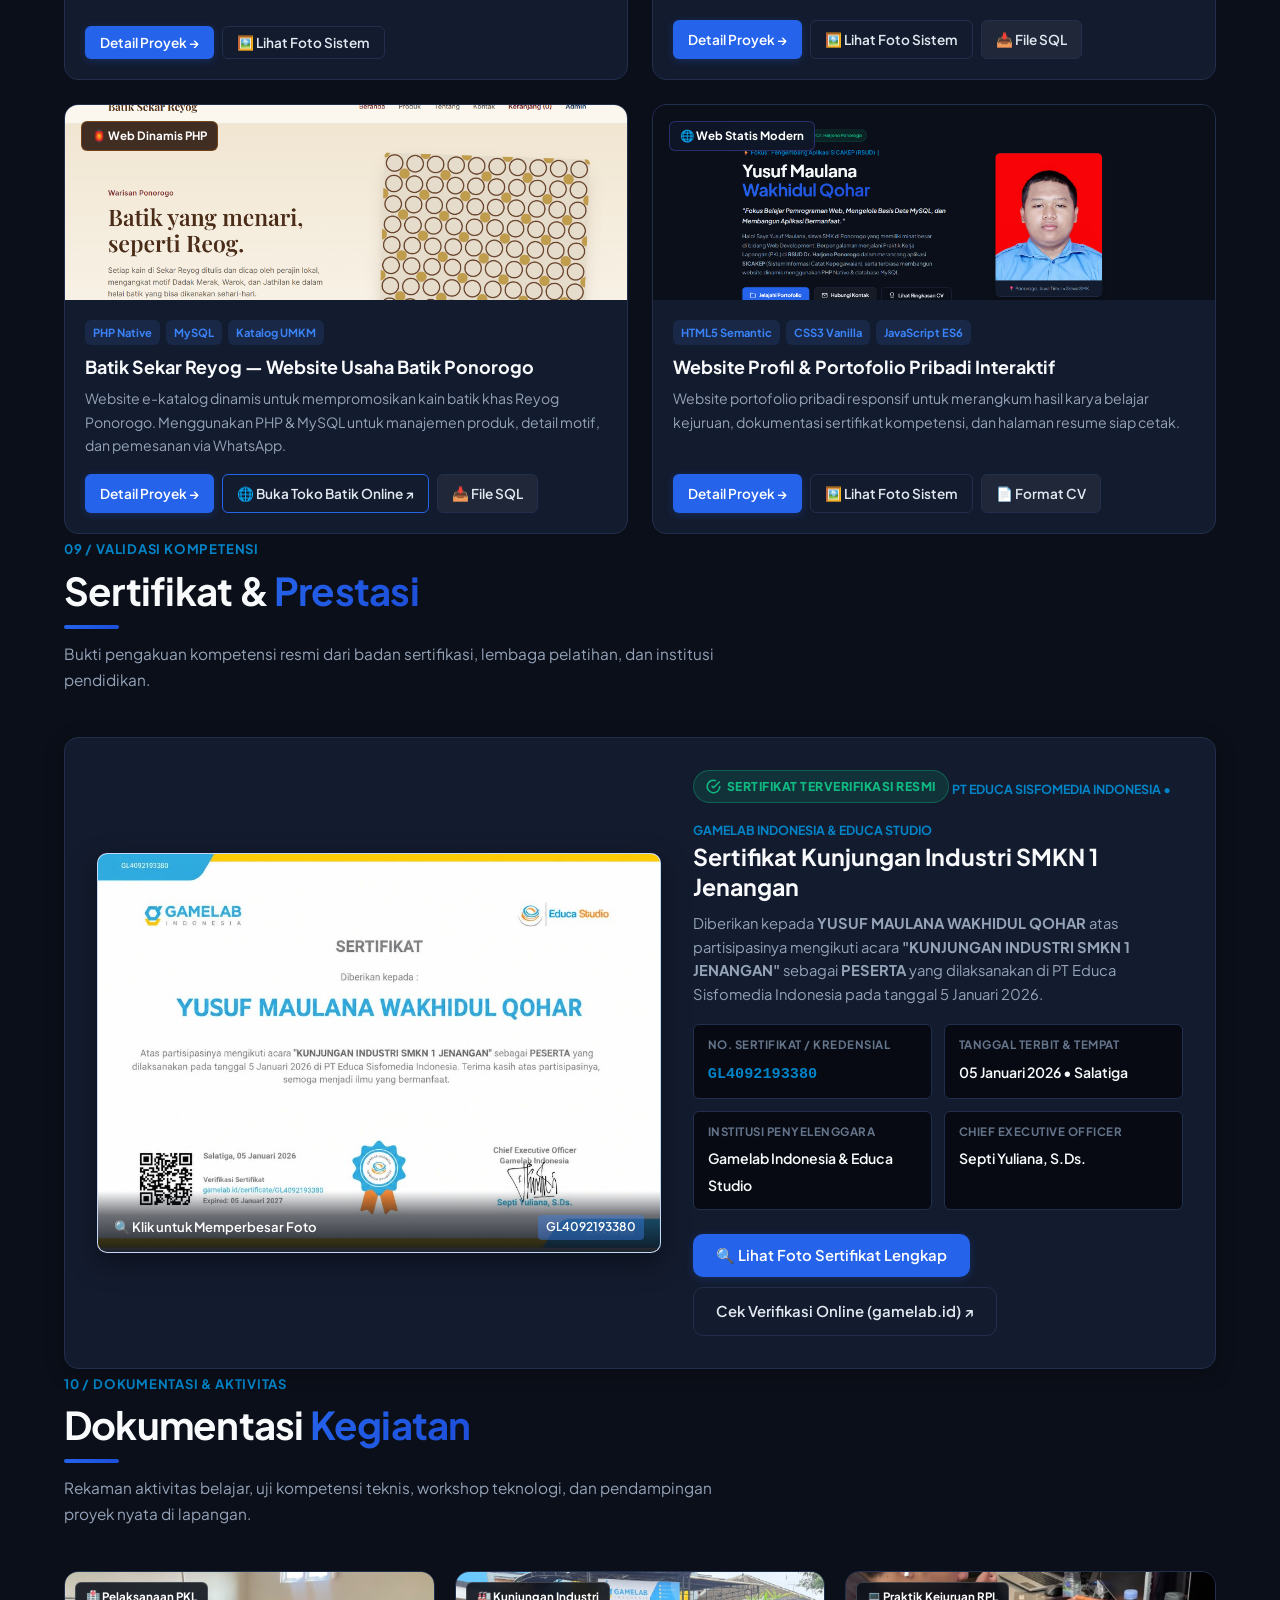
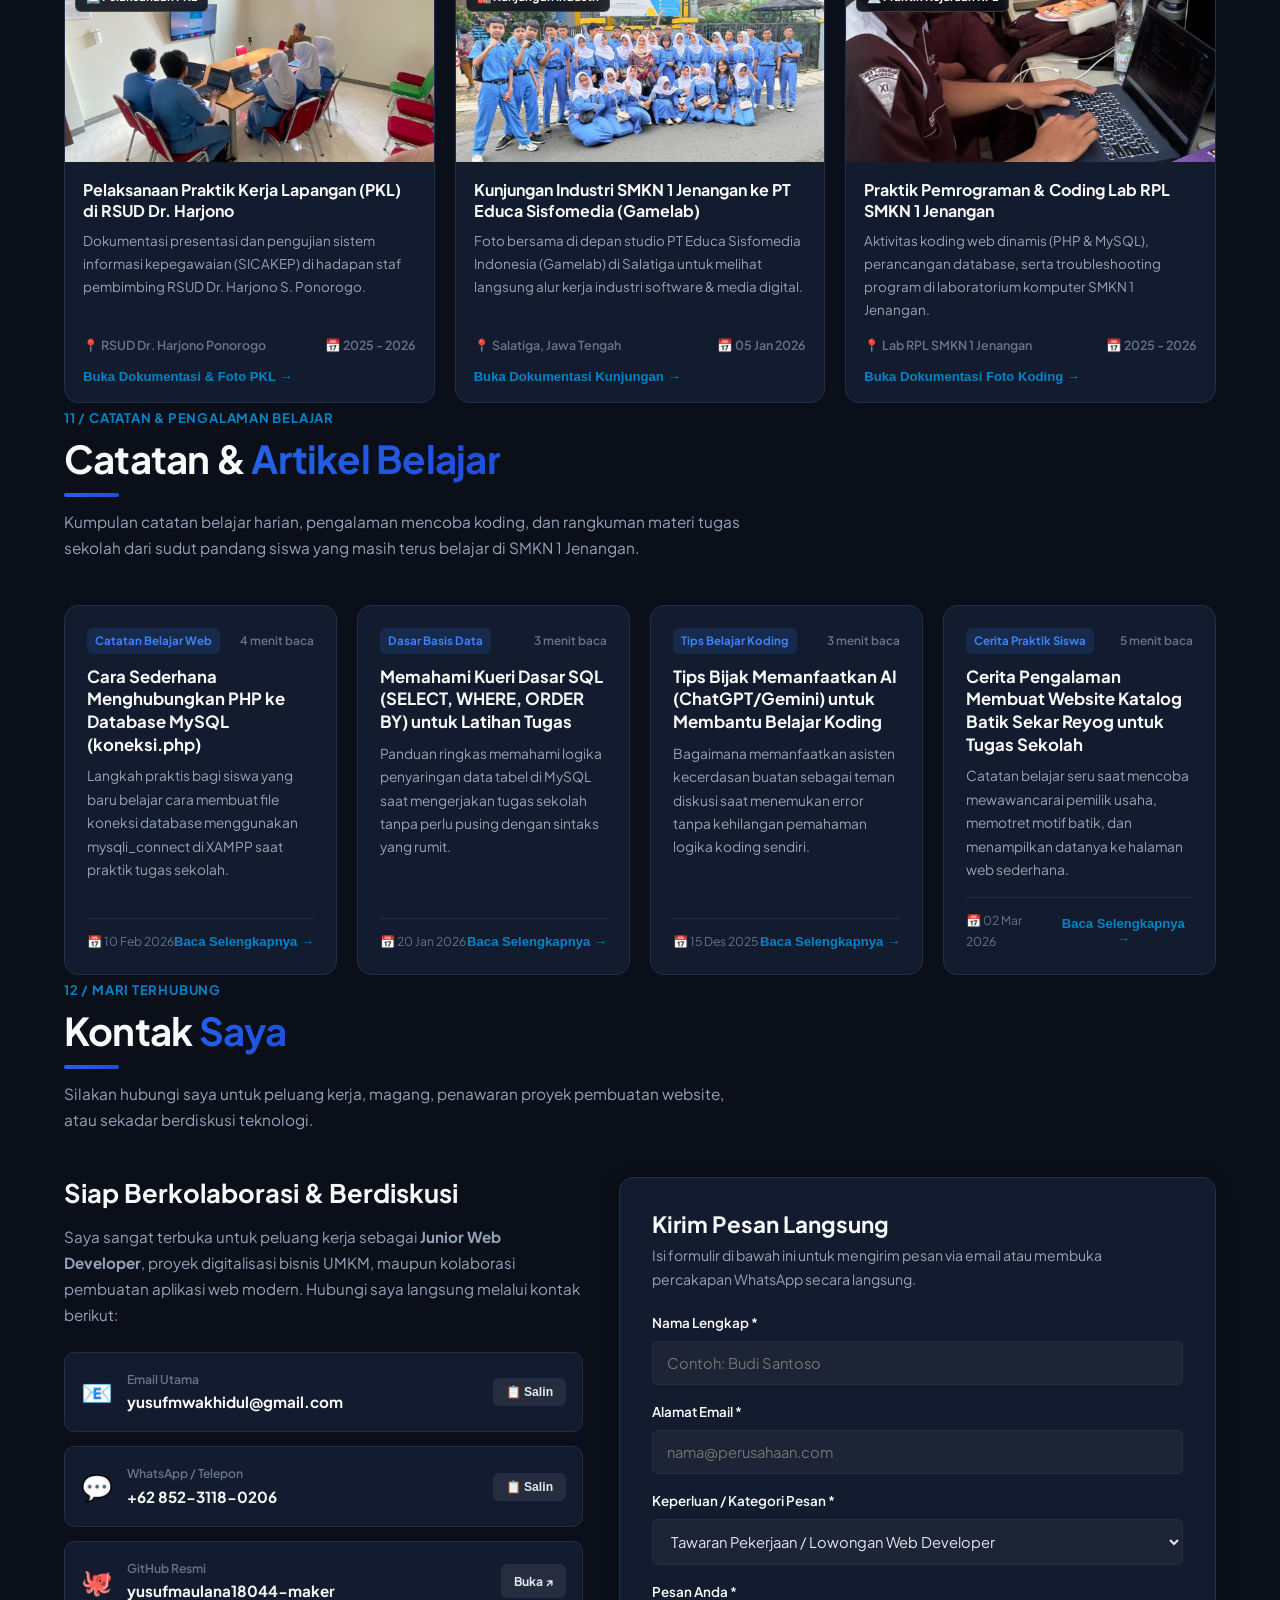
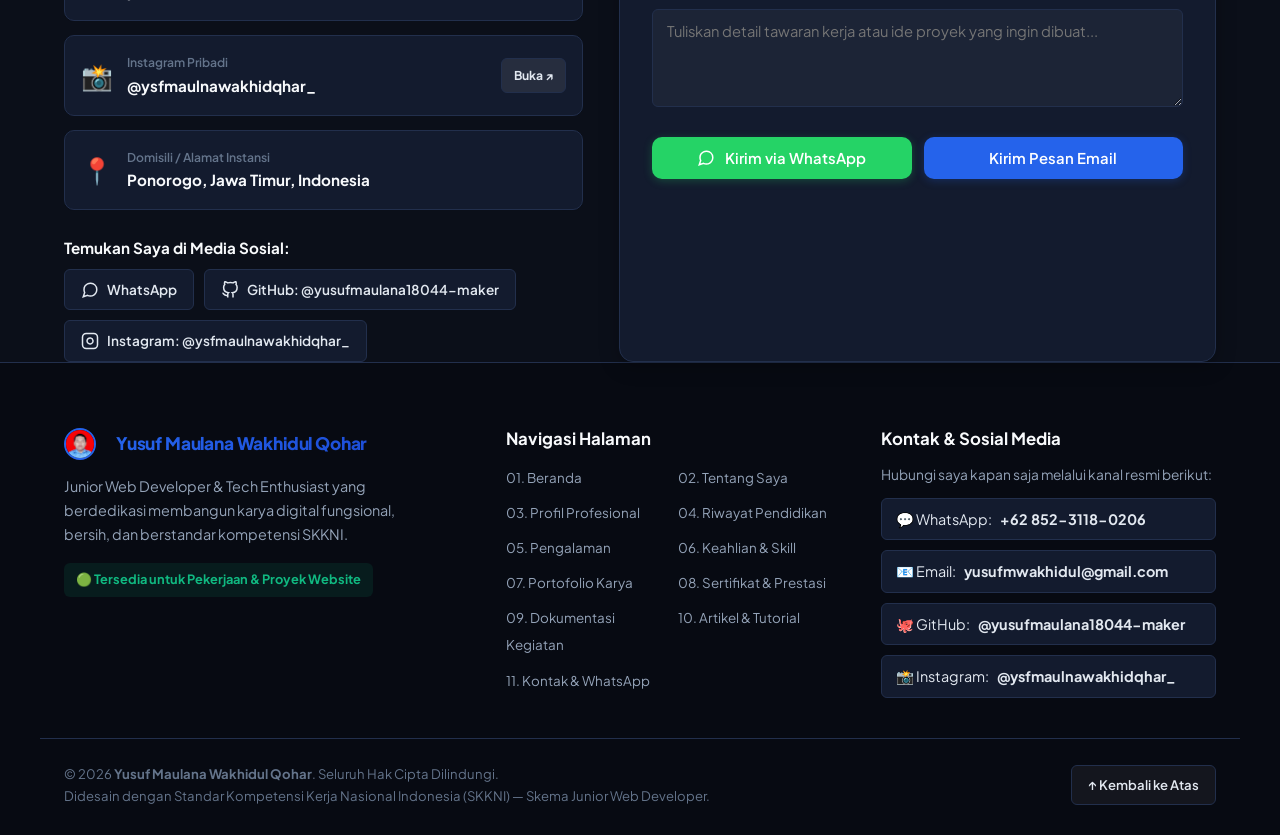
==== commit 79dee2a7: "fix: ubah tahun masuk SMK dari 2023 menjadi 2024 (2024-2027)" ====
--- a/index.html
+++ b/index.html
@@ -359,9 +359,9 @@
         </div>
 
         <div class="timeline">
-          <!-- Item 1 (Terbaru - 2023 - 2026) -->
+          <!-- Item 1 (Terbaru - 2024 - 2027) -->
           <div class="timeline-item">
-            <div class="timeline-badge">2023 - 2026</div>
+            <div class="timeline-badge">2024 - 2027</div>
             <div class="timeline-content">
               <div class="timeline-header">
                 <h3>SMKN 1 Jenangan (Ponorogo)</h3>
